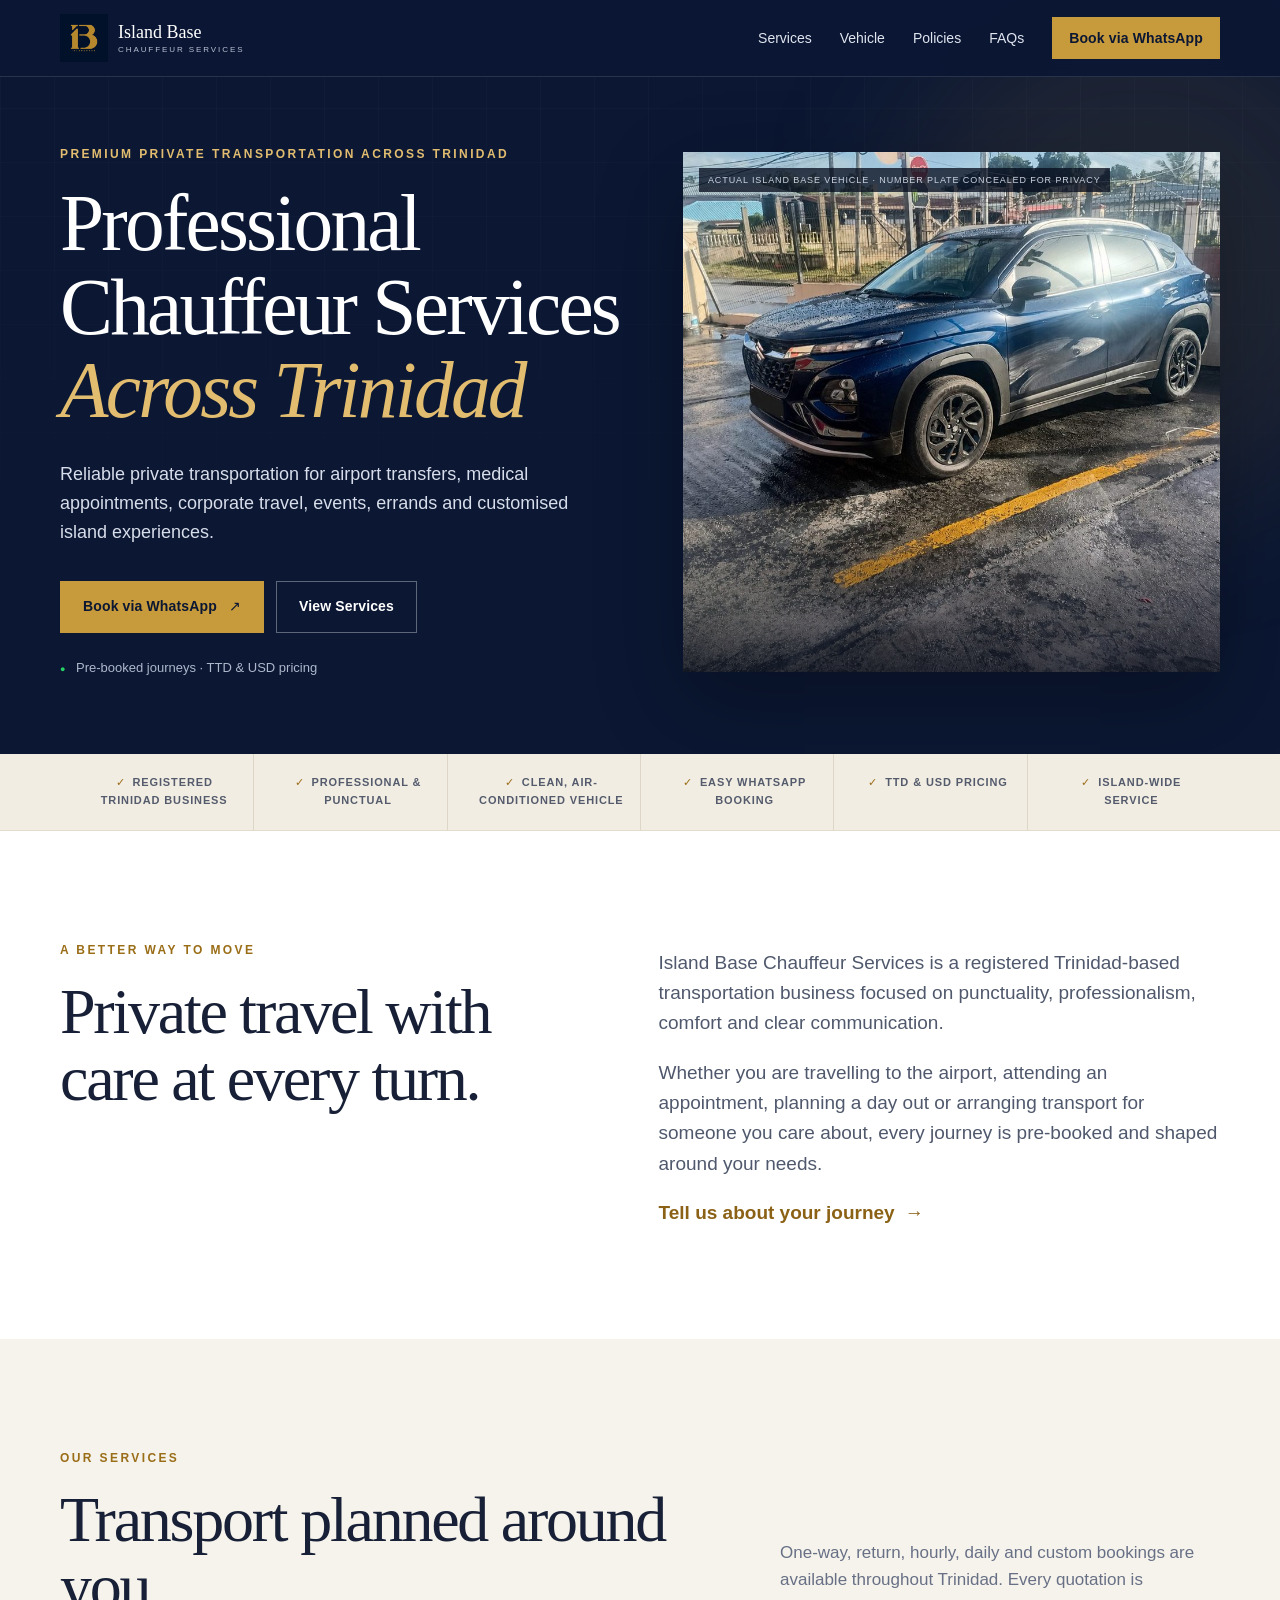
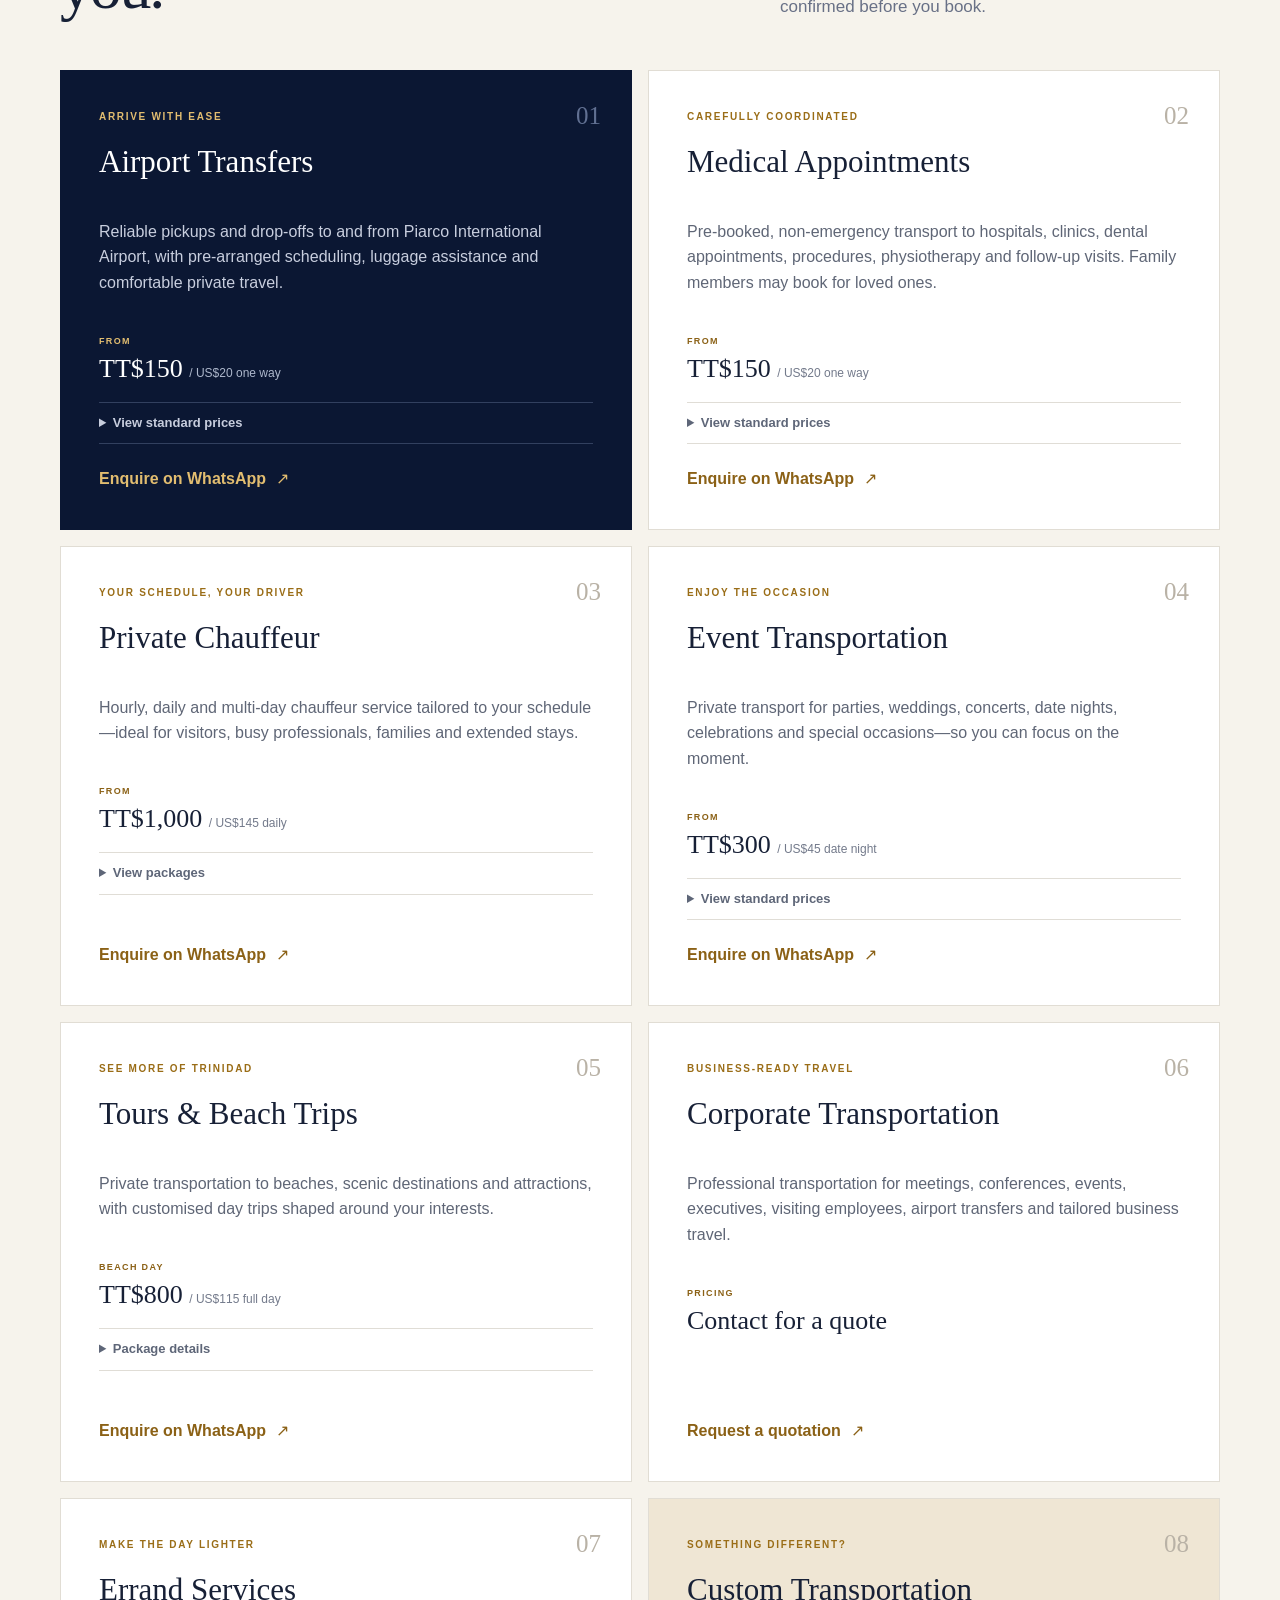
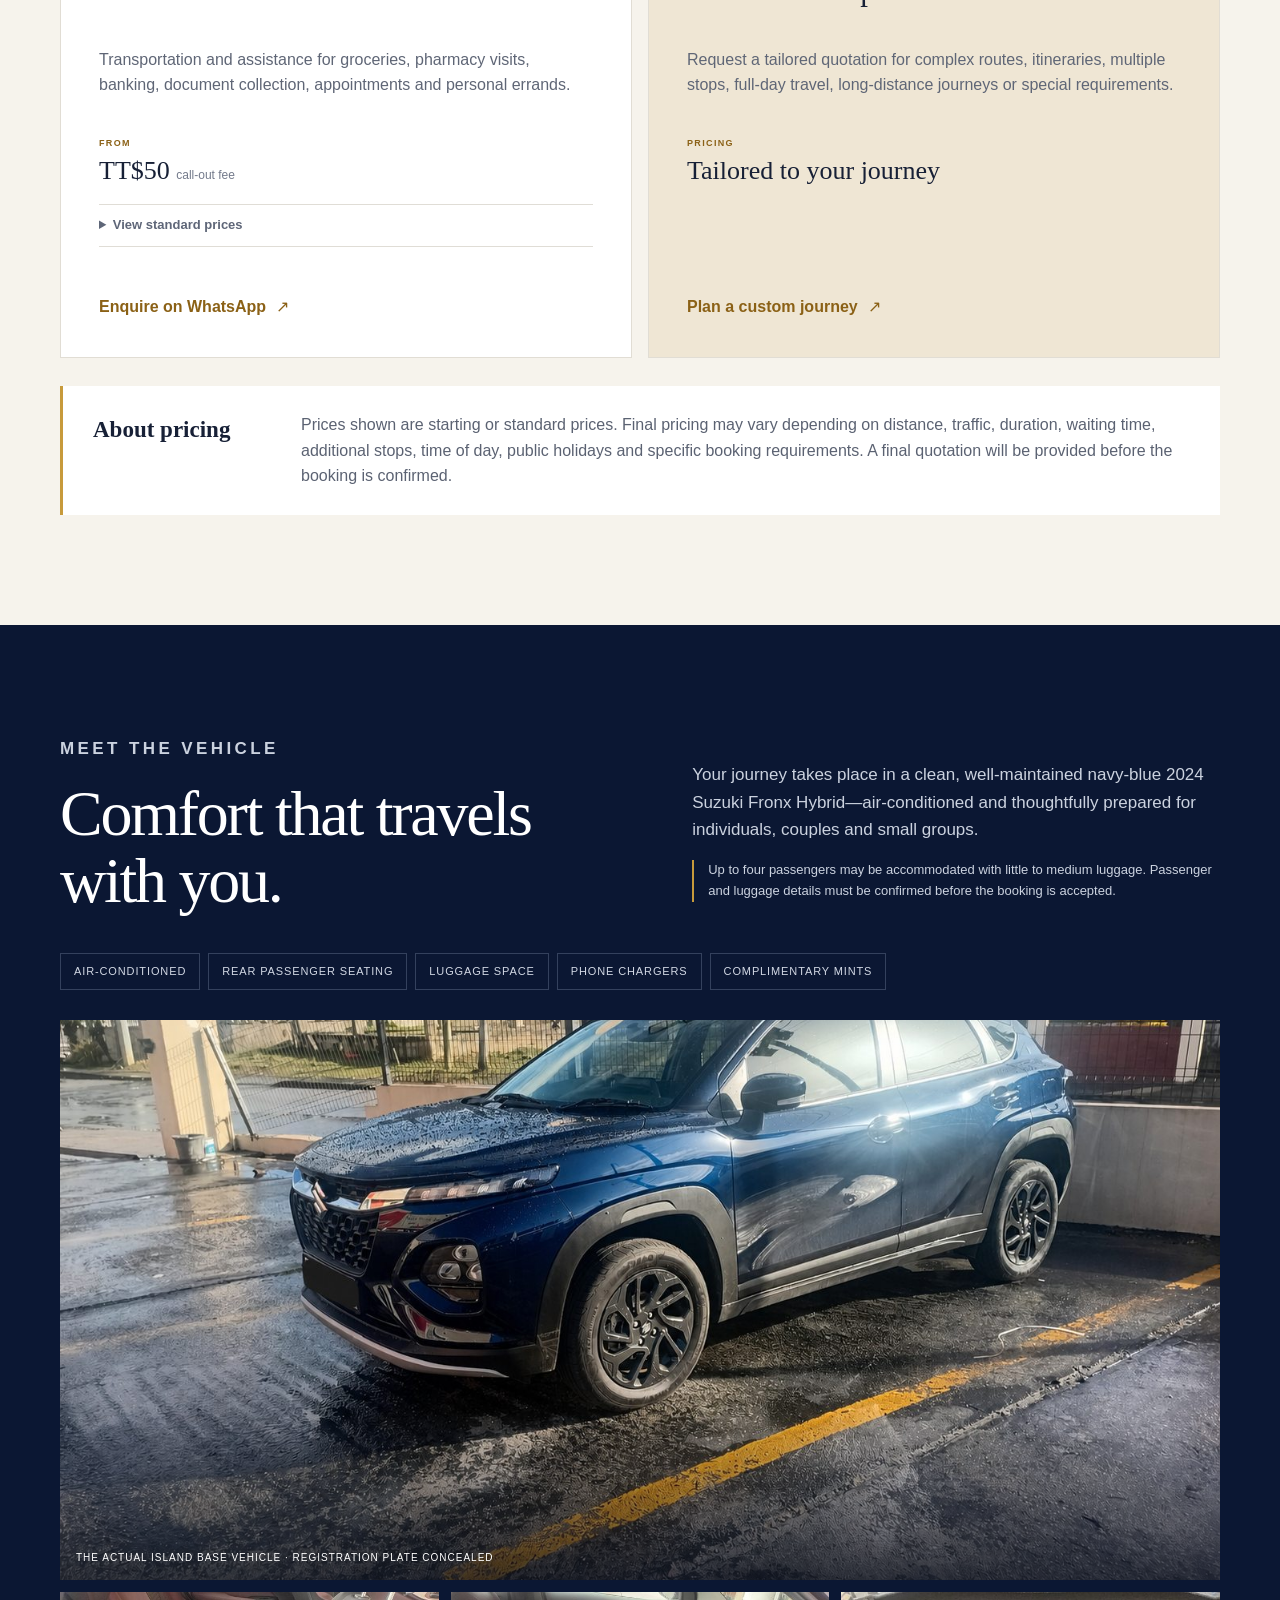
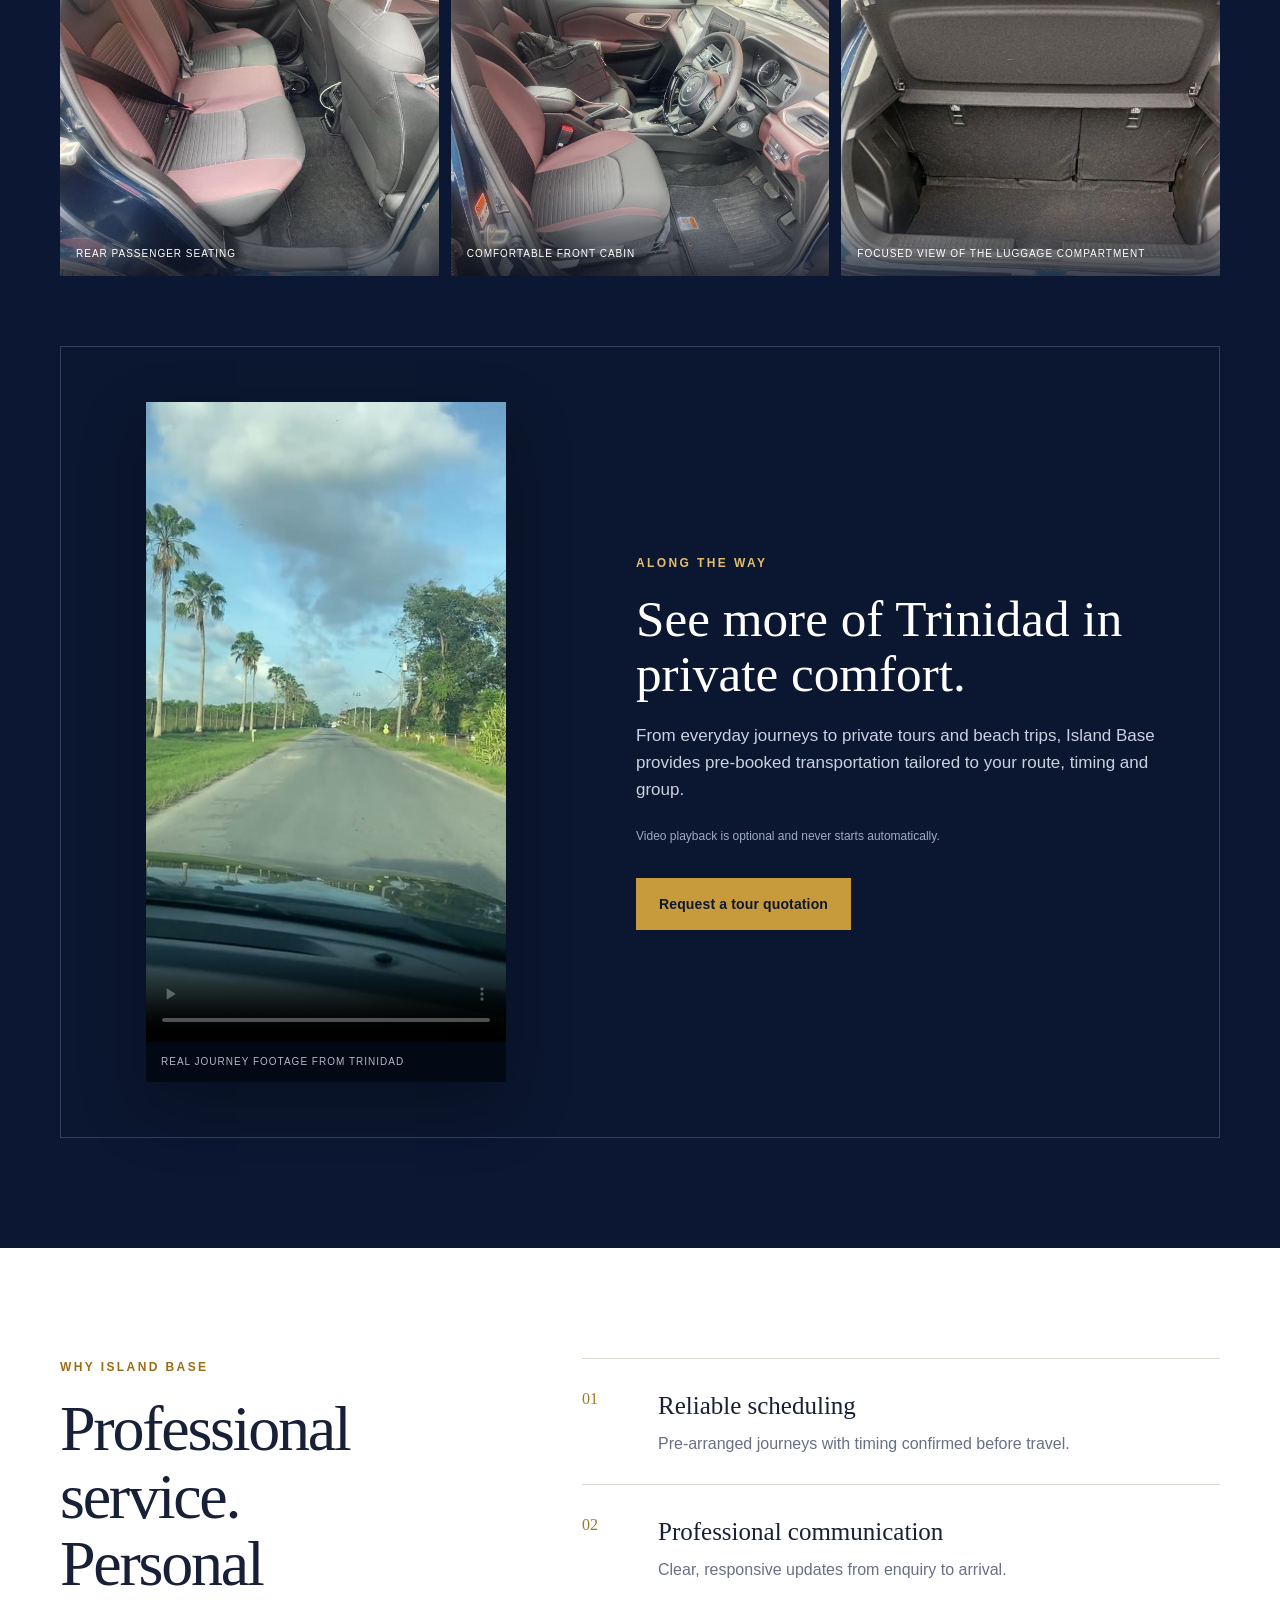
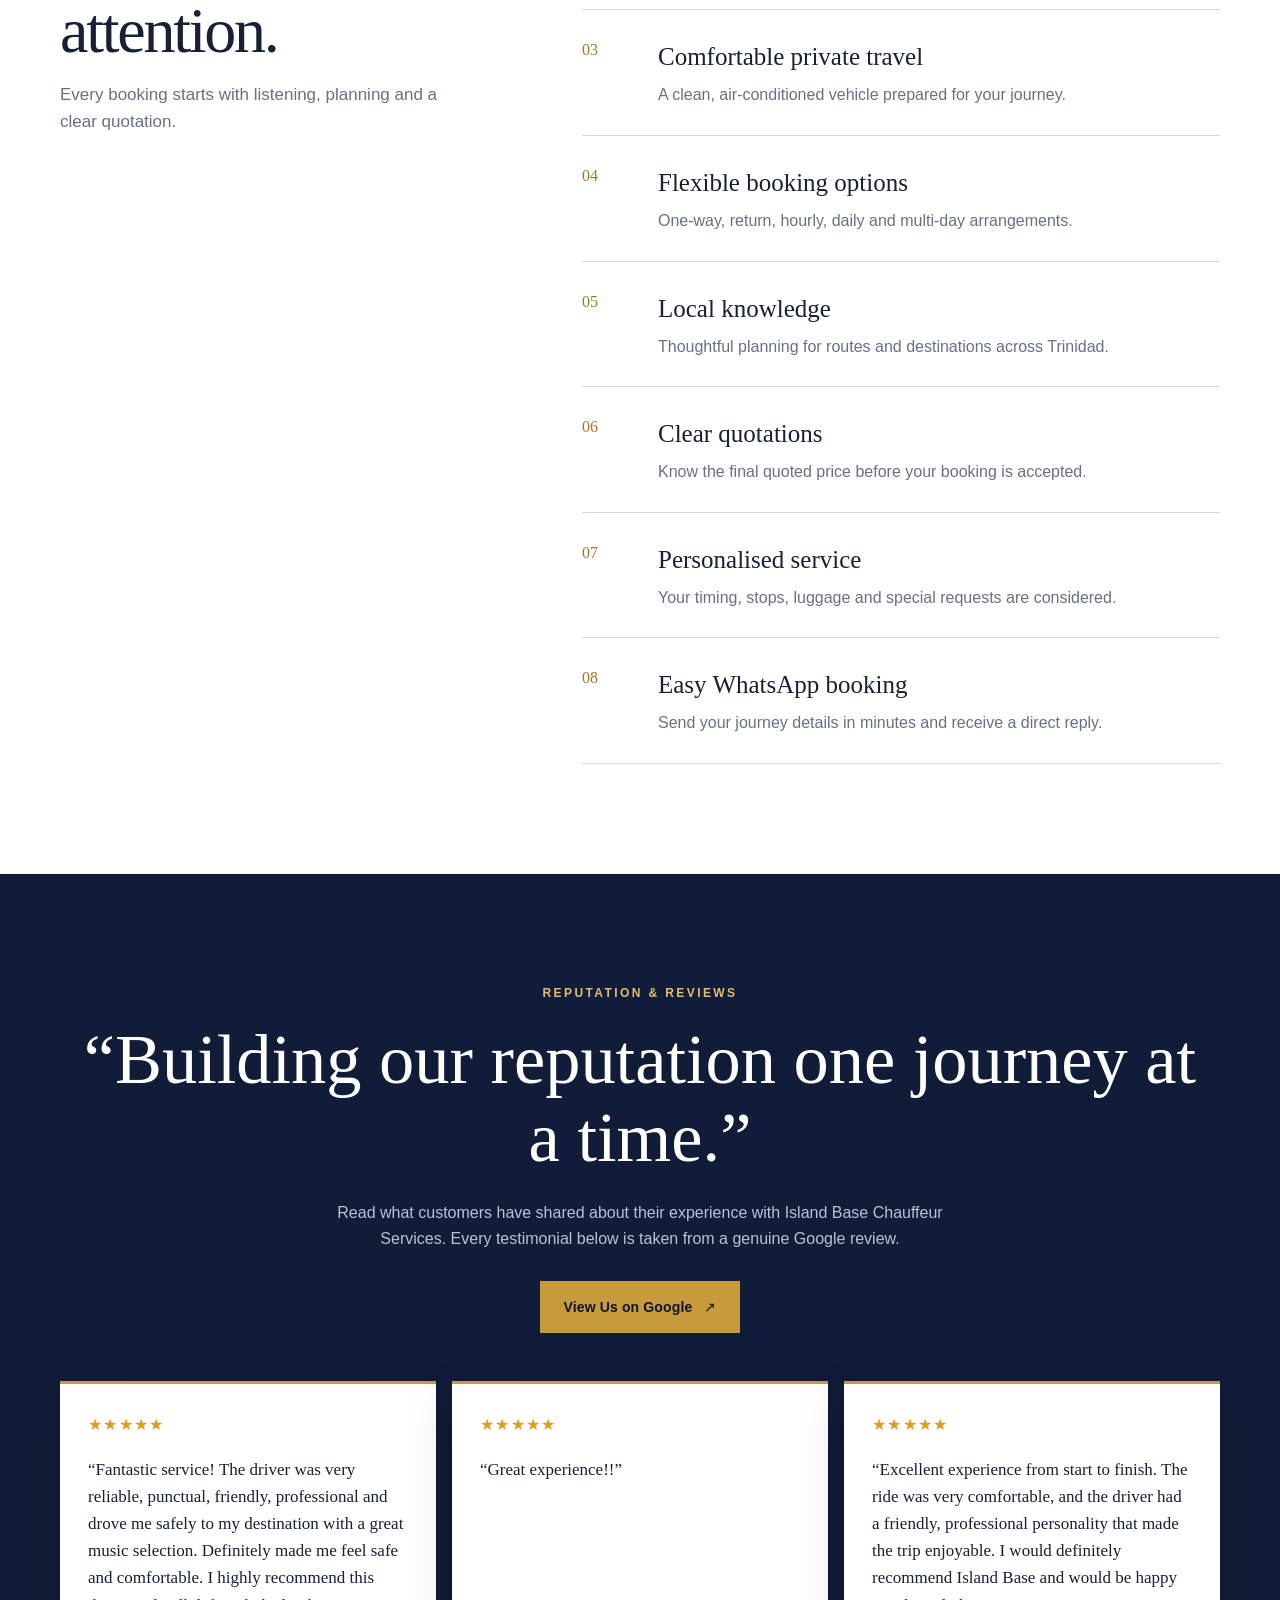
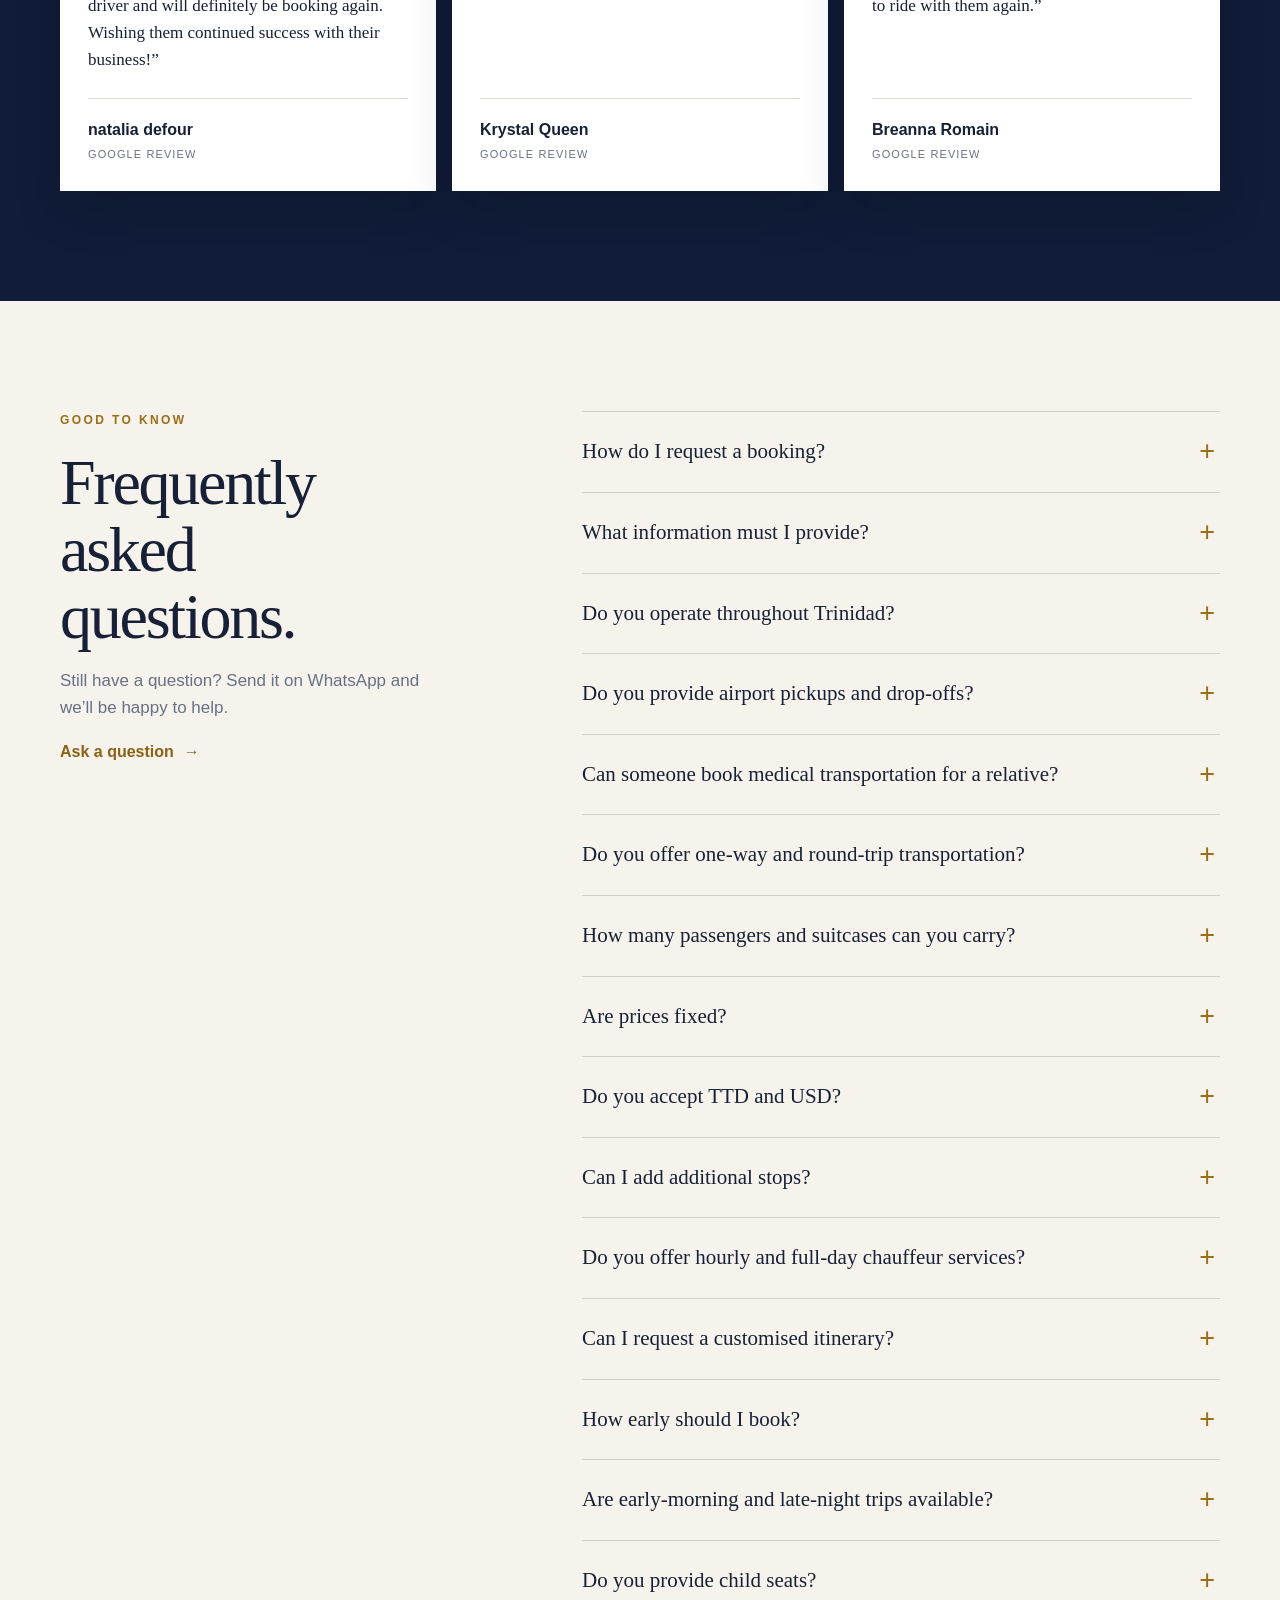
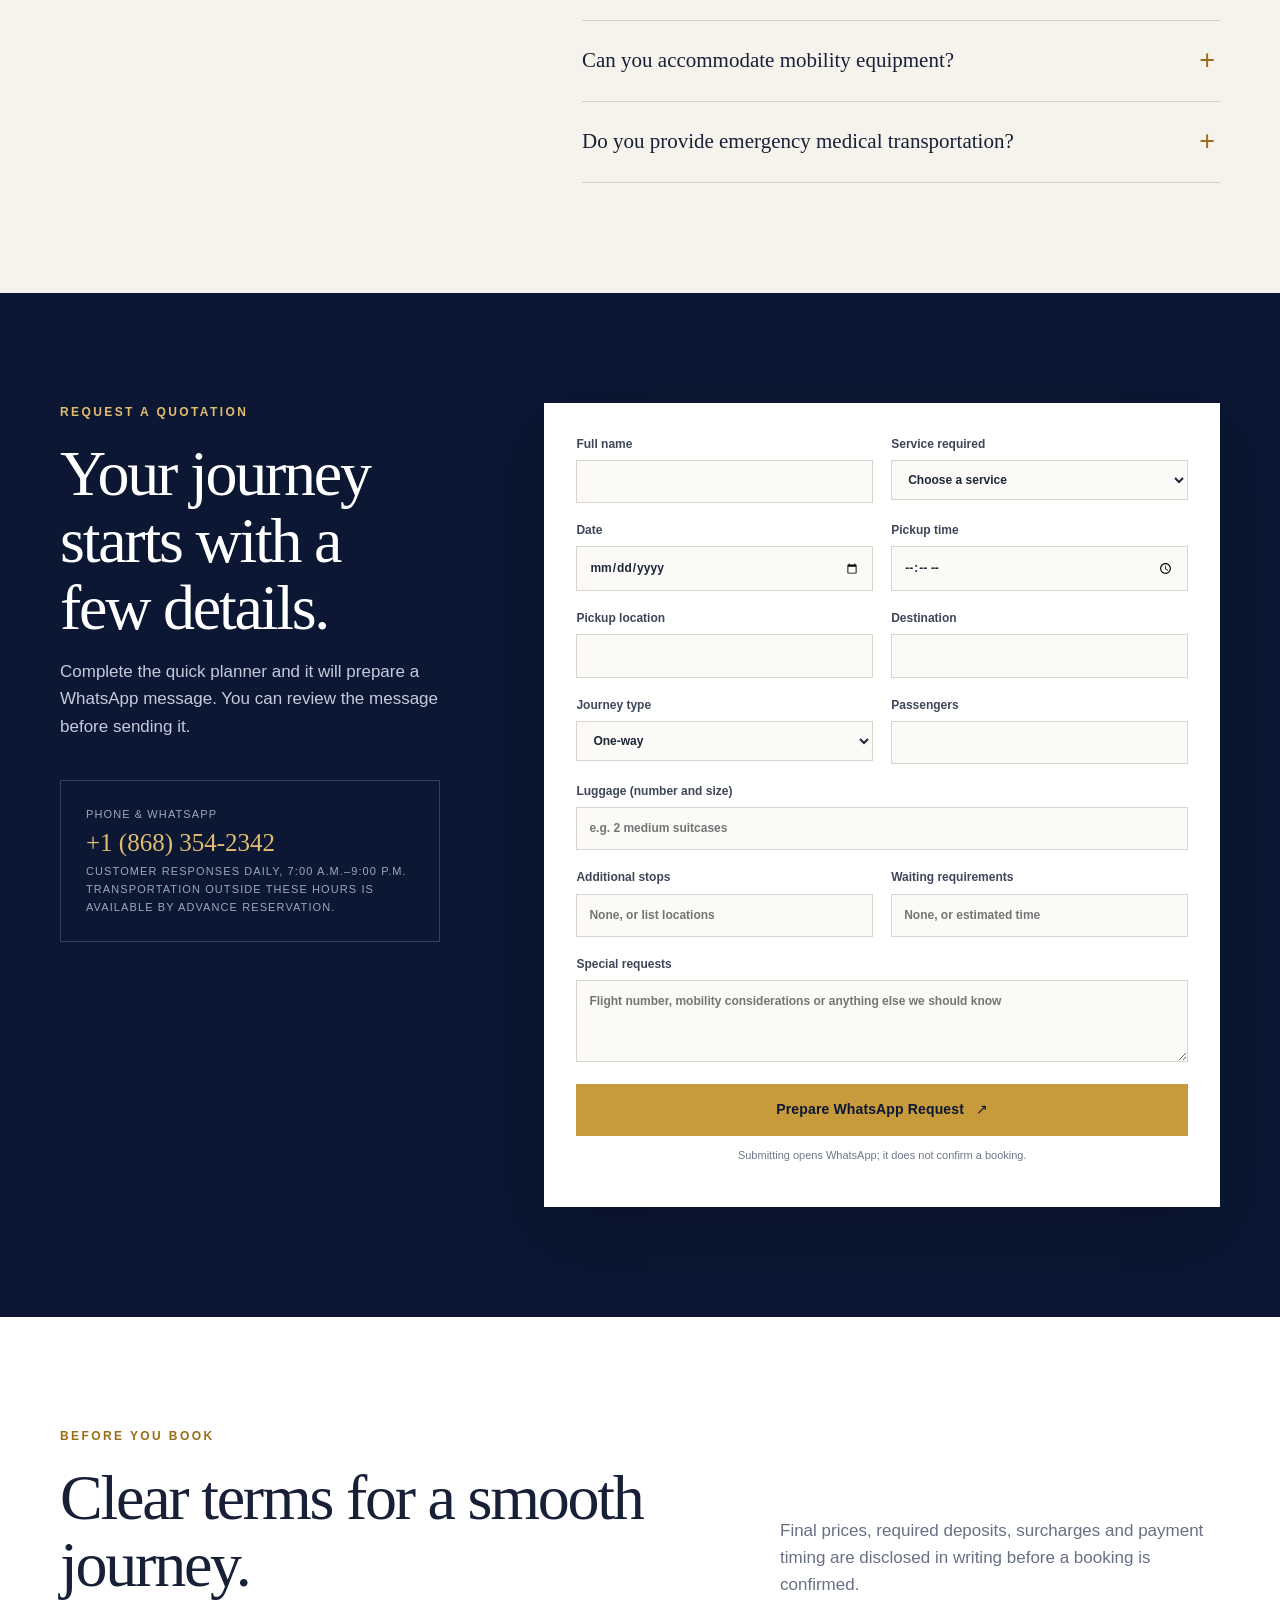
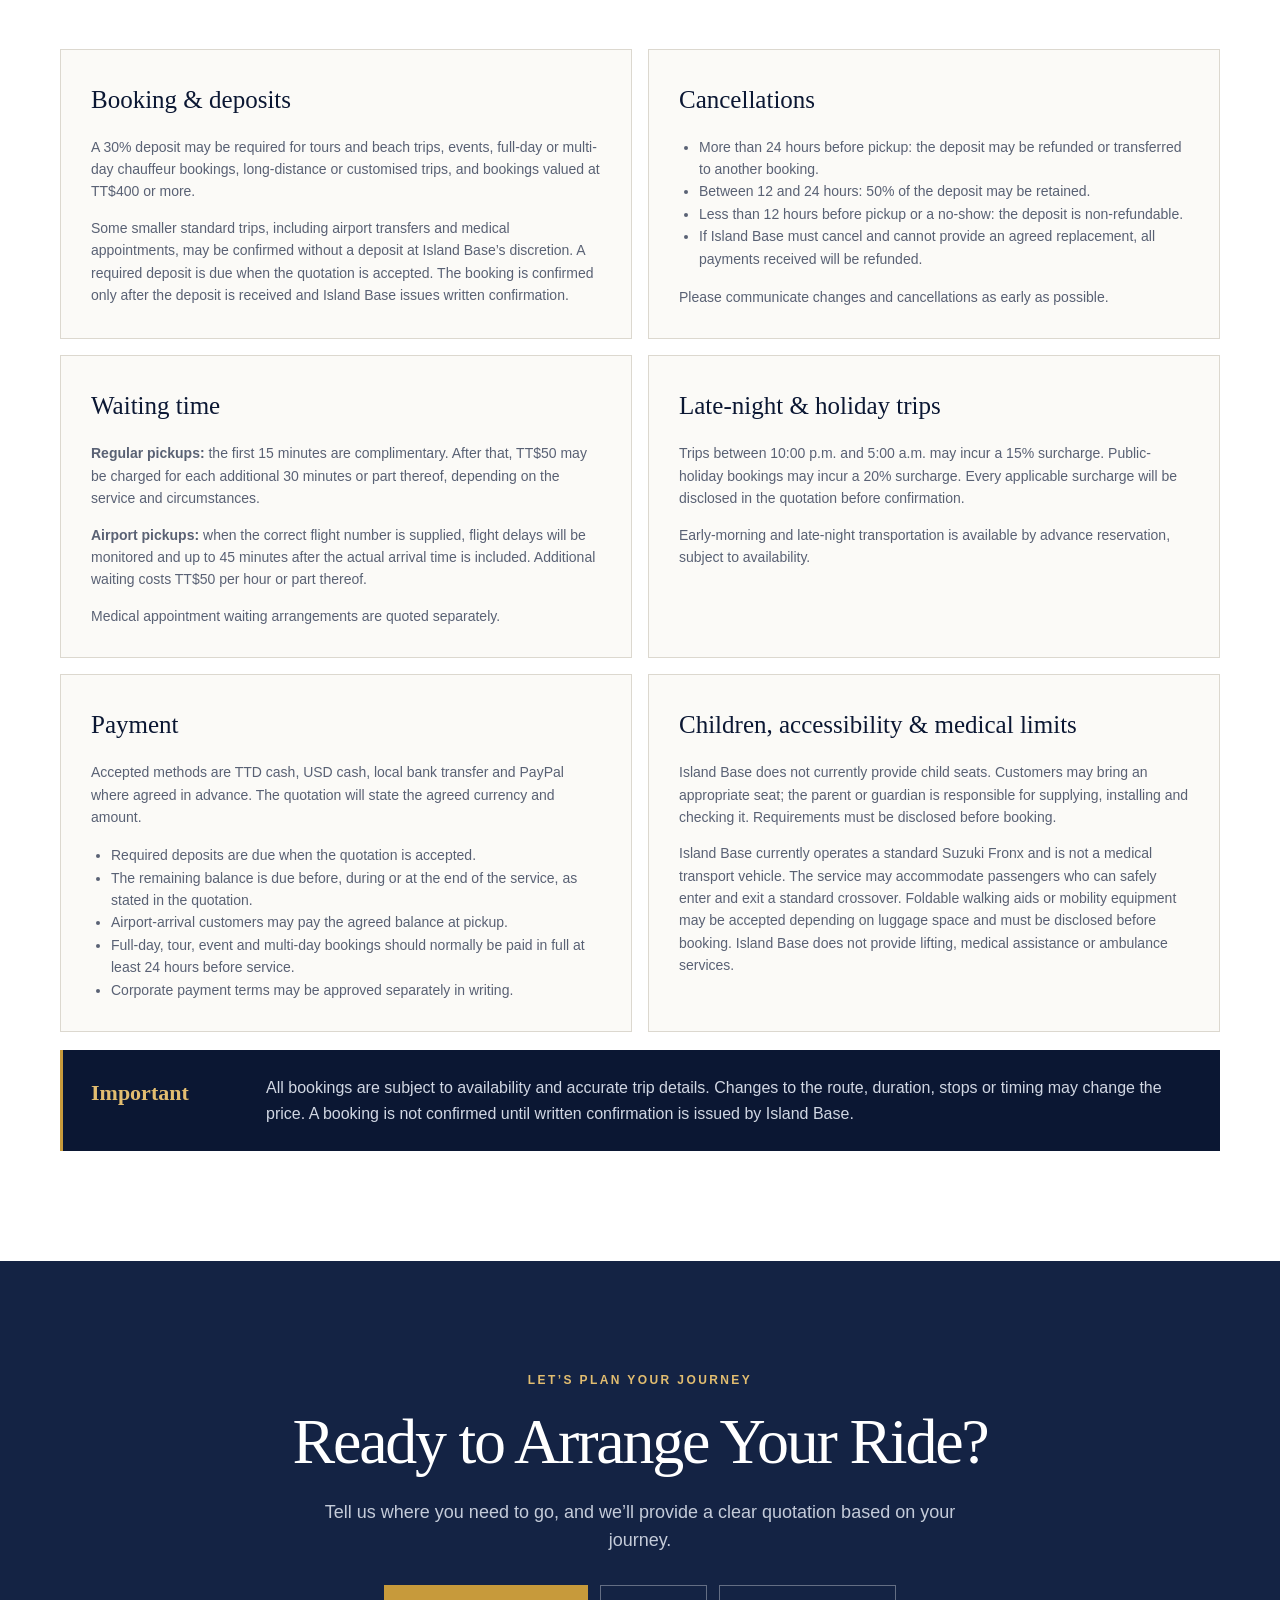
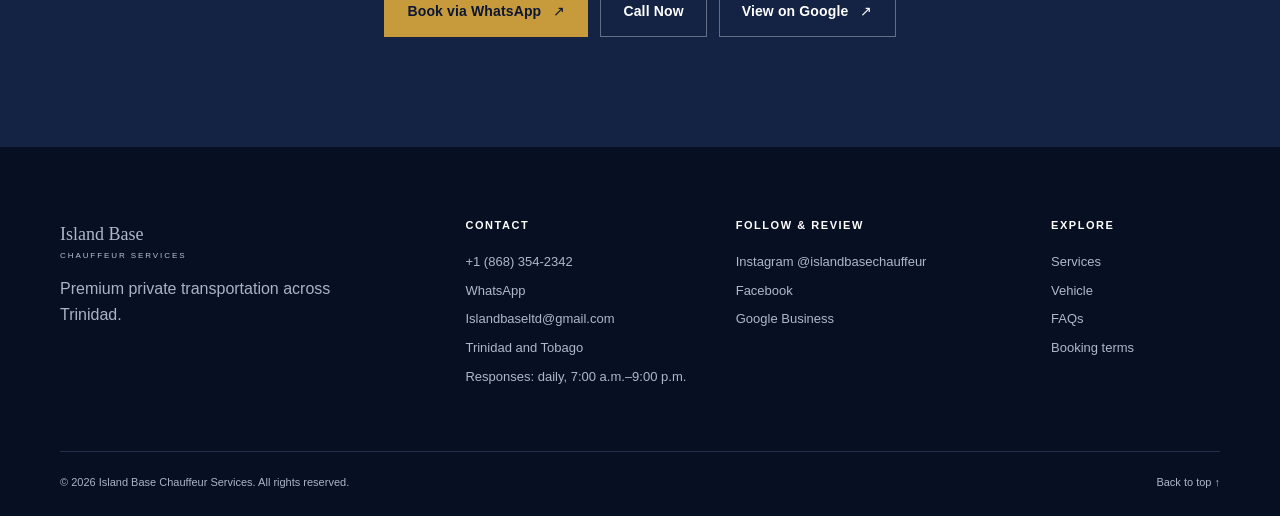
==== index.html @ 94b09aed "Add files via upload" ====
﻿<!doctype html>
<html lang="en">
<head>
  <meta charset="utf-8">
  <meta name="viewport" content="width=device-width, initial-scale=1">
  <meta name="theme-color" content="#0B1733">
  <meta name="color-scheme" content="light">
  <meta name="robots" content="index,follow,max-image-preview:large">
  <meta name="description" content="Professional chauffeur services in Trinidad for airport transfers, medical appointments, corporate travel, events, errands, private tours and beach trips.">
  <title>Island Base Chauffeur Services | Private Chauffeur in Trinidad</title>
  <!-- Replace this one publication URL when the live host or custom domain changes. -->
  <link rel="canonical" href="https://islandbaseltd.github.io/island-base-website/">
  <meta property="og:locale" content="en_TT">
  <meta property="og:type" content="website">
  <meta property="og:site_name" content="Island Base Chauffeur Services">
  <meta property="og:title" content="Island Base Chauffeur Services | Private Chauffeur in Trinidad">
  <meta property="og:description" content="Premium private transportation across Trinidad for airport transfers, appointments, corporate travel, events, errands, tours and beach trips.">
  <meta property="og:url" content="https://islandbaseltd.github.io/island-base-website/">
  <meta property="og:image" content="https://islandbaseltd.github.io/island-base-website/assets/social-preview.jpg">
  <meta property="og:image:width" content="1200">
  <meta property="og:image:height" content="630">
  <meta property="og:image:alt" content="Island Base Chauffeur Services and its navy-blue Suzuki Fronx in Trinidad">
  <meta name="twitter:card" content="summary_large_image">
  <meta name="twitter:title" content="Island Base Chauffeur Services | Private Chauffeur in Trinidad">
  <meta name="twitter:description" content="Premium private transportation across Trinidad.">
  <meta name="twitter:image" content="https://islandbaseltd.github.io/island-base-website/assets/social-preview.jpg">
  <link rel="icon" href="assets/favicon-32.png" sizes="32x32" type="image/png">
  <link rel="apple-touch-icon" href="assets/apple-touch-icon.png" sizes="180x180">
  <link rel="manifest" href="site.webmanifest">
  <link rel="stylesheet" href="styles.css">
  <script type="application/ld+json">
  {
    "@context": "https://schema.org",
    "@type": "LocalBusiness",
    "name": "Island Base Chauffeur Services",
    "url": "https://islandbaseltd.github.io/island-base-website/",
    "logo": "https://islandbaseltd.github.io/island-base-website/assets/island-base-logo.png",
    "image": "https://islandbaseltd.github.io/island-base-website/assets/social-preview.jpg",
    "telephone": "+1-868-354-2342",
    "email": "Islandbaseltd@gmail.com",
    "description": "Pre-booked private chauffeur and transportation services throughout Trinidad.",
    "areaServed": {"@type": "Place", "name": "Trinidad"},
    "address": {"@type": "PostalAddress", "addressCountry": "TT"},
    "sameAs": [
      "https://www.instagram.com/islandbasechauffeur",
      "https://www.facebook.com/islandbasechauffeur",
      "https://maps.app.goo.gl/twVcr6Mb7LmG5ioC8"
    ]
  }
  </script>
  <script defer src="site-config.js"></script>
  <script defer src="script.js"></script>
</head>
<body>
  <a class="skip-link" href="#main">Skip to content</a>

  <header class="site-header" id="top">
    <div class="shell nav-wrap">
      <a class="brand" href="#top" aria-label="Island Base Chauffeur Services home">
        <img class="brand-logo" src="assets/island-base-logo.png" alt="" width="48" height="48">
        <span class="brand-name">Island Base <small>Chauffeur Services</small></span>
      </a>
      <button class="menu-toggle" type="button" aria-expanded="false" aria-controls="primary-nav">
        <span class="sr-only">Open menu</span><span></span><span></span><span></span>
      </button>
      <nav class="primary-nav" id="primary-nav" aria-label="Primary navigation">
        <a href="#services">Services</a>
        <a href="#vehicle">Vehicle</a>
        <a href="#policies">Policies</a>
        <a href="#faq">FAQs</a>
        <a class="button button-small button-gold js-whatsapp" href="#booking" data-service="a private ride">Book via WhatsApp</a>
      </nav>
    </div>
  </header>

  <main id="main">
    <section class="hero" aria-labelledby="hero-title">
      <div class="hero-glow" aria-hidden="true"></div>
      <div class="shell hero-grid">
        <div class="hero-copy">
          <p class="eyebrow">Premium private transportation across Trinidad</p>
          <h1 id="hero-title">Professional Chauffeur Services <em>Across Trinidad</em></h1>
          <p class="hero-lede">Reliable private transportation for airport transfers, medical appointments, corporate travel, events, errands and customised island experiences.</p>
          <div class="button-row">
            <a class="button button-gold js-whatsapp" href="#booking" data-service="a private ride">Book via WhatsApp <span aria-hidden="true">↗</span></a>
            <a class="button button-outline" href="#services">View Services</a>
          </div>
          <p class="hero-note"><span aria-hidden="true">●</span> Pre-booked journeys · TTD &amp; USD pricing</p>
        </div>
        <figure class="hero-photo real-photo">
          <img src="assets/vehicle/hero-vehicle.jpg" alt="Navy-blue Island Base Suzuki Fronx prepared for a private journey in Trinidad" width="1200" height="900" fetchpriority="high">
          <figcaption>Actual Island Base vehicle · number plate concealed for privacy</figcaption>
        </figure>
      </div>
    </section>

    <section class="trust-strip" aria-label="Why customers can book with confidence">
      <div class="shell trust-list">
        <span>Registered Trinidad business</span>
        <span>Professional &amp; punctual</span>
        <span>Clean, air-conditioned vehicle</span>
        <span>Easy WhatsApp booking</span>
        <span>TTD &amp; USD pricing</span>
        <span>Island-wide service</span>
      </div>
    </section>

    <section class="section intro" id="about">
      <div class="shell split-intro">
        <div>
          <p class="eyebrow eyebrow-dark">A better way to move</p>
          <h2>Private travel with care at every turn.</h2>
        </div>
        <div class="prose">
          <p>Island Base Chauffeur Services is a registered Trinidad-based transportation business focused on punctuality, professionalism, comfort and clear communication.</p>
          <p>Whether you are travelling to the airport, attending an appointment, planning a day out or arranging transport for someone you care about, every journey is pre-booked and shaped around your needs.</p>
          <a class="text-link js-whatsapp" href="#booking" data-service="a personalised journey">Tell us about your journey <span aria-hidden="true">→</span></a>
        </div>
      </div>
    </section>

    <section class="section services" id="services" aria-labelledby="services-title">
      <div class="shell">
        <div class="section-heading">
          <div><p class="eyebrow eyebrow-dark">Our services</p><h2 id="services-title">Transport planned around you.</h2></div>
          <p>One-way, return, hourly, daily and custom bookings are available throughout Trinidad. Every quotation is confirmed before you book.</p>
        </div>

        <div class="service-grid">
          <article class="service-card featured-card">
            <div class="service-number">01</div><p class="service-kicker">Arrive with ease</p><h3>Airport Transfers</h3>
            <p>Reliable pickups and drop-offs to and from Piarco International Airport, with pre-arranged scheduling, luggage assistance and comfortable private travel.</p>
            <p class="price"><span>From</span> TT$150 <small>/ US$20 one way</small></p>
            <details><summary>View standard prices</summary><ul><li>One way — TT$150 / US$20</li><li>Far distance — TT$200 / US$30</li><li>Round trip — TT$300 / US$45</li><li>Far-distance round trip — TT$400 / US$60</li></ul></details>
            <a class="card-link js-whatsapp" href="#booking" data-service="an airport transfer">Enquire on WhatsApp <span>↗</span></a>
          </article>

          <article class="service-card">
            <div class="service-number">02</div><p class="service-kicker">Carefully coordinated</p><h3>Medical Appointments</h3>
            <p>Pre-booked, non-emergency transport to hospitals, clinics, dental appointments, procedures, physiotherapy and follow-up visits. Family members may book for loved ones.</p>
            <p class="price"><span>From</span> TT$150 <small>/ US$20 one way</small></p>
            <details><summary>View standard prices</summary><ul><li>One way — TT$150 / US$20</li><li>Round trip — TT$300 / US$45</li><li>Long-distance add-on — TT$100 / US$15</li></ul><p class="detail-note">Not an ambulance or medical-care service.</p></details>
            <a class="card-link js-whatsapp" href="#booking" data-service="medical appointment transportation">Enquire on WhatsApp <span>↗</span></a>
          </article>

          <article class="service-card">
            <div class="service-number">03</div><p class="service-kicker">Your schedule, your driver</p><h3>Private Chauffeur</h3>
            <p>Hourly, daily and multi-day chauffeur service tailored to your schedule—ideal for visitors, busy professionals, families and extended stays.</p>
            <p class="price"><span>From</span> TT$1,000 <small>/ US$145 daily</small></p>
            <details><summary>View packages</summary><ul><li>Daily, 8 hours — TT$1,000 / US$145</li><li>Weekday, 5 days / 40 hours — TT$4,000 / US$570</li><li>Weekend, 8 hours each day — TT$1,600 / US$230</li><li>Seven days, 8 hours daily — TT$6,000 / US$860</li><li>Custom packages for 3+ days</li></ul></details>
            <a class="card-link js-whatsapp" href="#booking" data-service="private chauffeur service">Enquire on WhatsApp <span>↗</span></a>
          </article>

          <article class="service-card">
            <div class="service-number">04</div><p class="service-kicker">Enjoy the occasion</p><h3>Event Transportation</h3>
            <p>Private transport for parties, weddings, concerts, date nights, celebrations and special occasions—so you can focus on the moment.</p>
            <p class="price"><span>From</span> TT$300 <small>/ US$45 date night</small></p>
            <details><summary>View standard prices</summary><ul><li>Party standard — TT$400 / US$60</li><li>Party far distance — TT$800 / US$115</li><li>Chaguaramas traffic add-on may be TT$200</li><li>Date night, return + one stop — TT$300 / US$45</li><li>Date night far distance — TT$400 / US$60</li><li>Extra stops — TT$100 / US$15 each</li></ul><p class="detail-note">An additional stop is another destination during your outing—for example, travelling from a cinema to a restaurant.</p></details>
            <a class="card-link js-whatsapp" href="#booking" data-service="event transportation">Enquire on WhatsApp <span>↗</span></a>
          </article>

          <article class="service-card">
            <div class="service-number">05</div><p class="service-kicker">See more of Trinidad</p><h3>Tours &amp; Beach Trips</h3>
            <p>Private transportation to beaches, scenic destinations and attractions, with customised day trips shaped around your interests.</p>
            <p class="price"><span>Beach Day</span> TT$800 <small>/ US$115 full day</small></p>
            <details><summary>Package details</summary><ul><li>Depart the beach by 6:00 p.m.</li><li>Longer days or later departures may cost more</li><li>Optional drinks package available on request</li></ul></details>
            <a class="card-link js-whatsapp" href="#booking" data-service="a private tour or beach trip">Enquire on WhatsApp <span>↗</span></a>
          </article>

          <article class="service-card">
            <div class="service-number">06</div><p class="service-kicker">Business-ready travel</p><h3>Corporate Transportation</h3>
            <p>Professional transportation for meetings, conferences, events, executives, visiting employees, airport transfers and tailored business travel.</p>
            <p class="price"><span>Pricing</span> Contact for a quote</p>
            <a class="card-link js-whatsapp" href="#booking" data-service="corporate transportation">Request a quotation <span>↗</span></a>
          </article>

          <article class="service-card">
            <div class="service-number">07</div><p class="service-kicker">Make the day lighter</p><h3>Errand Services</h3>
            <p>Transportation and assistance for groceries, pharmacy visits, banking, document collection, appointments and personal errands.</p>
            <p class="price"><span>From</span> TT$50 <small>call-out fee</small></p>
            <details><summary>View standard prices</summary><ul><li>Call-out fee — TT$50</li><li>Hourly rate — TT$100 per hour</li><li>Short-notice or far-distance call-out — TT$100</li></ul></details>
            <a class="card-link js-whatsapp" href="#booking" data-service="errand service">Enquire on WhatsApp <span>↗</span></a>
          </article>

          <article class="service-card custom-card">
            <div class="service-number">08</div><p class="service-kicker">Something different?</p><h3>Custom Transportation</h3>
            <p>Request a tailored quotation for complex routes, itineraries, multiple stops, full-day travel, long-distance journeys or special requirements.</p>
            <p class="price"><span>Pricing</span> Tailored to your journey</p>
            <a class="card-link js-whatsapp" href="#booking" data-service="custom transportation">Plan a custom journey <span>↗</span></a>
          </article>
        </div>

        <aside class="pricing-note"><strong>About pricing</strong><p>Prices shown are starting or standard prices. Final pricing may vary depending on distance, traffic, duration, waiting time, additional stops, time of day, public holidays and specific booking requirements. A final quotation will be provided before the booking is confirmed.</p></aside>
      </div>
    </section>

    <section class="section vehicle" id="vehicle" aria-labelledby="vehicle-title">
      <div class="shell">
        <div class="vehicle-copy">
          <div><p class="eyebrow">Meet the vehicle</p><h2 id="vehicle-title">Comfort that travels with you.</h2></div>
          <div><p>Your journey takes place in a clean, well-maintained navy-blue 2024 Suzuki Fronx Hybrid—air-conditioned and thoughtfully prepared for individuals, couples and small groups.</p><p class="capacity-note">Up to four passengers may be accommodated with little to medium luggage. Passenger and luggage details must be confirmed before the booking is accepted.</p></div>
        </div>
        <div class="vehicle-features" aria-label="Vehicle features"><span>Air-conditioned</span><span>Rear passenger seating</span><span>Luggage space</span><span>Phone chargers</span><span>Complimentary mints</span></div>
        <div class="gallery">
          <figure class="gallery-main real-photo"><img src="assets/vehicle/exterior-side-plate-hidden.jpg" alt="Full exterior view of the navy-blue Island Base Suzuki Fronx in Trinidad with its registration plate concealed" width="1448" height="1086" loading="lazy"><figcaption>The actual Island Base vehicle · registration plate concealed</figcaption></figure>
          <figure class="gallery-detail real-photo"><img src="assets/vehicle/rear-seats.jpg" alt="Comfortable rear passenger seating in the Island Base Suzuki Fronx" width="720" height="540" loading="lazy"><figcaption>Rear passenger seating</figcaption></figure>
          <figure class="gallery-detail real-photo"><img src="assets/vehicle/front-cabin.jpg" alt="Front cabin and dashboard of the Island Base Suzuki Fronx" width="720" height="540" loading="lazy"><figcaption>Comfortable front cabin</figcaption></figure>
          <figure class="gallery-detail gallery-luggage real-photo"><img src="assets/vehicle/luggage-area.jpg" alt="Open luggage compartment of the Island Base Suzuki Fronx" width="540" height="720" loading="lazy"><figcaption>Focused view of the luggage compartment</figcaption></figure>
        </div>
        <div class="journey-media">
          <figure class="journey-video-frame">
            <video controls playsinline preload="metadata" poster="assets/video/trinidad-journey-poster.jpg" width="540" height="960" aria-label="A short silent video showing scenic road journeys through Trinidad">
              <source src="assets/video/trinidad-journey.mp4" type="video/mp4">
              Your browser does not support embedded video.
            </video>
            <figcaption>Real journey footage from Trinidad</figcaption>
          </figure>
          <div class="journey-copy">
            <p class="eyebrow">Along the way</p>
            <h3>See more of Trinidad in private comfort.</h3>
            <p>From everyday journeys to private tours and beach trips, Island Base provides pre-booked transportation tailored to your route, timing and group.</p>
            <p class="journey-note">Video playback is optional and never starts automatically.</p>
            <a class="button button-gold js-whatsapp" href="#booking" data-service="a private tour or beach trip">Request a tour quotation</a>
          </div>
        </div>
      </div>
    </section>

    <section class="section why" id="why">
      <div class="shell why-grid">
        <div class="sticky-title"><p class="eyebrow eyebrow-dark">Why Island Base</p><h2>Professional service.<br>Personal attention.</h2><p>Every booking starts with listening, planning and a clear quotation.</p></div>
        <ol class="benefit-list">
          <li><span>01</span><div><h3>Reliable scheduling</h3><p>Pre-arranged journeys with timing confirmed before travel.</p></div></li>
          <li><span>02</span><div><h3>Professional communication</h3><p>Clear, responsive updates from enquiry to arrival.</p></div></li>
          <li><span>03</span><div><h3>Comfortable private travel</h3><p>A clean, air-conditioned vehicle prepared for your journey.</p></div></li>
          <li><span>04</span><div><h3>Flexible booking options</h3><p>One-way, return, hourly, daily and multi-day arrangements.</p></div></li>
          <li><span>05</span><div><h3>Local knowledge</h3><p>Thoughtful planning for routes and destinations across Trinidad.</p></div></li>
          <li><span>06</span><div><h3>Clear quotations</h3><p>Know the final quoted price before your booking is accepted.</p></div></li>
          <li><span>07</span><div><h3>Personalised service</h3><p>Your timing, stops, luggage and special requests are considered.</p></div></li>
          <li><span>08</span><div><h3>Easy WhatsApp booking</h3><p>Send your journey details in minutes and receive a direct reply.</p></div></li>
        </ol>
      </div>
    </section>

    <section class="section reviews" id="reviews">
      <div class="shell review-panel">
        <p class="eyebrow">Reputation &amp; reviews</p>
        <blockquote>“Building our reputation one journey at a time.”</blockquote>
        <p>Read what customers have shared about their experience with Island Base Chauffeur Services. Every testimonial below is taken from a genuine Google review.</p>
        <div class="button-row centered">
          <a class="button button-gold" data-social="google" href="https://maps.app.goo.gl/twVcr6Mb7LmG5ioC8" target="_blank" rel="noopener">View Us on Google <span>↗</span></a>
        </div>
        <div class="testimonial-grid" id="testimonial-grid" aria-label="Customer testimonials"></div>
        <template id="review-card-template"><article class="testimonial-card"><div class="review-stars"></div><blockquote></blockquote><footer><strong></strong><span></span></footer></article></template>
        <noscript><p class="noscript-note">JavaScript is needed to display the review cards. You can still read the genuine reviews on the linked Google Business Profile.</p></noscript>
      </div>
    </section>

    <section class="section faq" id="faq" aria-labelledby="faq-title">
      <div class="shell faq-grid">
        <div class="sticky-title"><p class="eyebrow eyebrow-dark">Good to know</p><h2 id="faq-title">Frequently asked questions.</h2><p>Still have a question? Send it on WhatsApp and we’ll be happy to help.</p><a class="text-link js-whatsapp" href="#booking" data-service="help with a booking question">Ask a question <span>→</span></a></div>
        <div class="accordion">
          <details><summary>How do I request a booking?</summary><p>Tap any “Book via WhatsApp” button and send your trip details. Island Base will review your request, confirm availability and provide a quotation. Your booking is confirmed only after you receive written confirmation.</p></details>
          <details><summary>What information must I provide?</summary><p>Please send your full name, required service, date, pickup time and location, destination, one-way or return preference, passenger count, luggage details, additional stops, waiting requirements and any special requests.</p></details>
          <details><summary>Do you operate throughout Trinidad?</summary><p>Yes. Private transportation is available throughout Trinidad. Final pricing depends on the route, distance, duration, traffic conditions and specific booking requirements.</p></details>
          <details><summary>Do you provide airport pickups and drop-offs?</summary><p>Yes. Pre-booked transfers to and from Piarco International Airport are available, including one-way and return journeys. Please share your flight and luggage details when enquiring.</p></details>
          <details><summary>Can someone book medical transportation for a relative?</summary><p>Yes. A family member may arrange a pre-booked, non-emergency journey for a loved one. Please provide accurate passenger, mobility, appointment and pickup details so suitability can be confirmed.</p></details>
          <details><summary>Do you offer one-way and round-trip transportation?</summary><p>Yes. One-way, return, hourly, daily and multi-day bookings are available, depending on the service and schedule.</p></details>
          <details><summary>How many passengers and suitcases can you carry?</summary><p>The Suzuki Fronx can normally accommodate up to four passengers with approximately two large suitcases and three smaller carry-on bags. For airport transfers, the recommended maximum is four passengers with medium luggage. Capacity depends on suitcase size and passenger count, so all passenger and luggage details must be confirmed before booking.</p></details>
          <details><summary>Are prices fixed?</summary><p>Prices shown are starting or standard prices. Your final quotation can vary with distance, traffic, duration, waiting time, stops, time of day, public holidays and specific booking requirements. The final price is provided before confirmation.</p></details>
          <details><summary>Do you accept TTD and USD?</summary><p>Yes. TTD cash, USD cash, local bank transfer and PayPal where agreed in advance are currently accepted. The quotation will clearly state the agreed currency and amount.</p></details>
          <details><summary>Can I add additional stops?</summary><p>Yes. Share every planned stop when requesting your quote. An additional stop is another destination during the journey—for example, travelling from a cinema to a restaurant. Extra-stop charges may apply.</p></details>
          <details><summary>Do you offer hourly and full-day chauffeur services?</summary><p>Yes. Hourly, 8-hour daily and multi-day packages are available. Send your itinerary and expected times so the best option can be quoted.</p></details>
          <details><summary>Can I request a customised itinerary?</summary><p>Yes. Custom quotations are available for multiple stops, day trips, tours, long-distance journeys, special events and other tailored transport needs.</p></details>
          <details><summary>How early should I book?</summary><p>At least 24 hours is preferred for standard trips. Please allow at least 48 hours for tours, events, full-day chauffeur service and long-distance trips. Same-day and short-notice requests may be accepted subject to availability and may attract an additional charge.</p></details>
          <details><summary>Are early-morning and late-night trips available?</summary><p>Yes, with advance booking and subject to availability. Trips between 10:00 p.m. and 5:00 a.m. may incur a 15% surcharge, disclosed in the quotation before confirmation.</p></details>
          <details><summary>Do you provide child seats?</summary><p>No. Island Base does not currently provide child seats. Customers may bring an appropriate child seat; the parent or guardian is responsible for supplying, installing and checking it. Please disclose child-seat requirements before booking.</p></details>
          <details><summary>Can you accommodate mobility equipment?</summary><p>Island Base operates a standard Suzuki Fronx, not a medical transport vehicle. Foldable walking aids or mobility equipment may be accepted depending on available luggage space and must be disclosed before booking. Passengers must be able to safely enter and exit a standard crossover vehicle.</p></details>
          <details><summary>Do you provide emergency medical transportation?</summary><p>No. Island Base provides pre-booked, non-emergency private transportation and is not an ambulance or medical-care provider. For an emergency, contact the appropriate emergency service.</p></details>
        </div>
      </div>
    </section>

    <section class="section booking" id="booking" aria-labelledby="booking-title">
      <div class="shell booking-grid">
        <div>
          <p class="eyebrow">Request a quotation</p><h2 id="booking-title">Your journey starts with a few details.</h2>
          <p>Complete the quick planner and it will prepare a WhatsApp message. You can review the message before sending it.</p>
          <div class="contact-card"><span>Phone &amp; WhatsApp</span><a data-phone-link href="tel:+18683542342">+1 (868) 354-2342</a><small>Customer responses daily, 7:00 a.m.–9:00 p.m. Transportation outside these hours is available by advance reservation.</small></div>
        </div>
        <form class="booking-form" id="booking-form">
          <div class="field-grid">
            <label>Full name <input name="name" autocomplete="name" required></label>
            <label>Service required <select name="service" required><option value="">Choose a service</option><option>Airport Transfer</option><option>Medical Appointment Transportation</option><option>Private Chauffeur</option><option>Event Transportation</option><option>Private Tour or Beach Trip</option><option>Corporate Transportation</option><option>Errand Service</option><option>Custom Transportation</option></select></label>
            <label>Date <input type="date" name="date" required></label>
            <label>Pickup time <input type="time" name="time" required></label>
            <label>Pickup location <input name="pickup" required></label>
            <label>Destination <input name="destination" required></label>
            <label>Journey type <select name="journey"><option>One-way</option><option>Return</option><option>Hourly / full day</option><option>Multi-day</option></select></label>
            <label>Passengers <input type="number" name="passengers" min="1" max="4" inputmode="numeric" required></label>
            <label class="field-wide">Luggage (number and size) <input name="luggage" placeholder="e.g. 2 medium suitcases"></label>
            <label>Additional stops <input name="stops" placeholder="None, or list locations"></label>
            <label>Waiting requirements <input name="waiting" placeholder="None, or estimated time"></label>
            <label class="field-wide">Special requests <textarea name="requests" rows="3" placeholder="Flight number, mobility considerations or anything else we should know"></textarea></label>
          </div>
          <button class="button button-gold button-full" type="submit">Prepare WhatsApp Request <span>↗</span></button>
          <p class="form-note">Submitting opens WhatsApp; it does not confirm a booking.</p>
        </form>
      </div>
    </section>

    <section class="section policies" id="policies" aria-labelledby="policies-title">
      <div class="shell">
        <div class="section-heading"><div><p class="eyebrow eyebrow-dark">Before you book</p><h2 id="policies-title">Clear terms for a smooth journey.</h2></div><p>Final prices, required deposits, surcharges and payment timing are disclosed in writing before a booking is confirmed.</p></div>
        <div class="policy-cards">
          <article class="policy-card"><h3>Booking &amp; deposits</h3><p>A 30% deposit may be required for tours and beach trips, events, full-day or multi-day chauffeur bookings, long-distance or customised trips, and bookings valued at TT$400 or more.</p><p>Some smaller standard trips, including airport transfers and medical appointments, may be confirmed without a deposit at Island Base’s discretion. A required deposit is due when the quotation is accepted. The booking is confirmed only after the deposit is received and Island Base issues written confirmation.</p></article>
          <article class="policy-card"><h3>Cancellations</h3><ul><li>More than 24 hours before pickup: the deposit may be refunded or transferred to another booking.</li><li>Between 12 and 24 hours: 50% of the deposit may be retained.</li><li>Less than 12 hours before pickup or a no-show: the deposit is non-refundable.</li><li>If Island Base must cancel and cannot provide an agreed replacement, all payments received will be refunded.</li></ul><p>Please communicate changes and cancellations as early as possible.</p></article>
          <article class="policy-card"><h3>Waiting time</h3><p><strong>Regular pickups:</strong> the first 15 minutes are complimentary. After that, TT$50 may be charged for each additional 30 minutes or part thereof, depending on the service and circumstances.</p><p><strong>Airport pickups:</strong> when the correct flight number is supplied, flight delays will be monitored and up to 45 minutes after the actual arrival time is included. Additional waiting costs TT$50 per hour or part thereof.</p><p>Medical appointment waiting arrangements are quoted separately.</p></article>
          <article class="policy-card"><h3>Late-night &amp; holiday trips</h3><p>Trips between 10:00 p.m. and 5:00 a.m. may incur a 15% surcharge. Public-holiday bookings may incur a 20% surcharge. Every applicable surcharge will be disclosed in the quotation before confirmation.</p><p>Early-morning and late-night transportation is available by advance reservation, subject to availability.</p></article>
          <article class="policy-card"><h3>Payment</h3><p>Accepted methods are TTD cash, USD cash, local bank transfer and PayPal where agreed in advance. The quotation will state the agreed currency and amount.</p><ul><li>Required deposits are due when the quotation is accepted.</li><li>The remaining balance is due before, during or at the end of the service, as stated in the quotation.</li><li>Airport-arrival customers may pay the agreed balance at pickup.</li><li>Full-day, tour, event and multi-day bookings should normally be paid in full at least 24 hours before service.</li><li>Corporate payment terms may be approved separately in writing.</li></ul></article>
          <article class="policy-card"><h3>Children, accessibility &amp; medical limits</h3><p>Island Base does not currently provide child seats. Customers may bring an appropriate seat; the parent or guardian is responsible for supplying, installing and checking it. Requirements must be disclosed before booking.</p><p>Island Base currently operates a standard Suzuki Fronx and is not a medical transport vehicle. The service may accommodate passengers who can safely enter and exit a standard crossover. Foldable walking aids or mobility equipment may be accepted depending on luggage space and must be disclosed before booking. Island Base does not provide lifting, medical assistance or ambulance services.</p></article>
        </div>
        <aside class="policy-summary"><strong>Important</strong><p>All bookings are subject to availability and accurate trip details. Changes to the route, duration, stops or timing may change the price. A booking is not confirmed until written confirmation is issued by Island Base.</p></aside>
      </div>
    </section>

    <section class="final-cta">
      <div class="shell final-cta-inner">
        <p class="eyebrow">Let’s plan your journey</p><h2>Ready to Arrange Your Ride?</h2><p>Tell us where you need to go, and we’ll provide a clear quotation based on your journey.</p>
        <div class="button-row centered"><a class="button button-gold js-whatsapp" href="#booking" data-service="a private ride">Book via WhatsApp <span>↗</span></a><a class="button button-outline" data-phone-link href="tel:+18683542342">Call Now</a><a class="button button-outline" data-social="google" href="https://maps.app.goo.gl/twVcr6Mb7LmG5ioC8" target="_blank" rel="noopener">View on Google <span>↗</span></a></div>
      </div>
    </section>
  </main>

  <footer class="site-footer">
    <div class="shell footer-grid">
      <div><a class="brand footer-brand" href="#top"><span class="brand-name">Island Base <small>Chauffeur Services</small></span></a><p>Premium private transportation across Trinidad.</p></div>
      <div><h2>Contact</h2><a data-phone-link href="tel:+18683542342">+1 (868) 354-2342</a><a class="js-whatsapp" href="#booking" data-service="a private ride">WhatsApp</a><a data-email-link href="mailto:Islandbaseltd@gmail.com">Islandbaseltd@gmail.com</a><span>Trinidad and Tobago</span><span>Responses: daily, 7:00 a.m.–9:00 p.m.</span></div>
      <div><h2>Follow &amp; review</h2><a data-social="instagram" href="https://www.instagram.com/islandbasechauffeur" target="_blank" rel="noopener">Instagram @islandbasechauffeur</a><a data-social="facebook" href="https://www.facebook.com/islandbasechauffeur" target="_blank" rel="noopener">Facebook</a><a data-social="google" href="https://maps.app.goo.gl/twVcr6Mb7LmG5ioC8" target="_blank" rel="noopener">Google Business</a><a data-social="tripadvisor" target="_blank" rel="noopener" hidden>TripAdvisor</a></div>
      <div><h2>Explore</h2><a href="#services">Services</a><a href="#vehicle">Vehicle</a><a href="#faq">FAQs</a><a href="#policies">Booking terms</a></div>
    </div>
    <div class="shell footer-bottom"><span>© <span id="year"></span> Island Base Chauffeur Services. All rights reserved.</span><a href="#top">Back to top ↑</a></div>
  </footer>

  <a class="mobile-whatsapp js-whatsapp" href="#booking" data-service="a private ride"><span aria-hidden="true">✦</span> Book via WhatsApp</a>
</body>
</html>
---- styles.css ----
:root{--navy:#0b1733;--navy-2:#101f42;--gold:#c79a3b;--gold-light:#e2bd70;--ink:#172036;--cream:#f6f3ec;--white:#fff;--muted:#687086;--line:#dcd8cf;--green:#25d366;--radius:18px;--shadow:0 18px 60px rgba(11,23,51,.12);--shell:min(1160px,calc(100% - 40px));font-family:Inter,Aptos,"Segoe UI",Arial,sans-serif;color:var(--ink);font-synthesis:none}
*{box-sizing:border-box}html{scroll-behavior:smooth;scroll-padding-top:86px}body{margin:0;background:var(--white);line-height:1.6;-webkit-font-smoothing:antialiased}body.menu-open{overflow:hidden}a{color:inherit}img{max-width:100%;display:block}button,input,select,textarea{font:inherit}.shell{width:var(--shell);margin-inline:auto}.sr-only{position:absolute;width:1px;height:1px;padding:0;margin:-1px;overflow:hidden;clip:rect(0,0,0,0);white-space:nowrap;border:0}.skip-link{position:fixed;top:8px;left:8px;z-index:1000;background:var(--gold);color:var(--navy);padding:10px 16px;transform:translateY(-150%)}.skip-link:focus{transform:none}
[hidden]{display:none!important}a:focus-visible,button:focus-visible,input:focus-visible,select:focus-visible,textarea:focus-visible,summary:focus-visible{outline:3px solid var(--gold-light);outline-offset:4px}.skip-link:focus{transform:none}.menu-toggle:focus-visible{outline-color:var(--gold-light)}
.site-header{position:fixed;inset:0 0 auto;z-index:100;background:rgba(11,23,51,.94);border-bottom:1px solid rgba(255,255,255,.12);backdrop-filter:blur(14px)}.nav-wrap{height:76px;display:flex;align-items:center;justify-content:space-between}.brand{display:inline-flex;align-items:center;gap:10px;color:#fff;text-decoration:none}.brand-logo{display:block;width:48px;height:48px;object-fit:contain;flex:0 0 auto}.brand-name{font-family:Georgia,"Times New Roman",serif;font-size:18px;line-height:1}.brand-name small{display:block;margin-top:5px;font-family:Inter,Aptos,"Segoe UI",sans-serif;font-size:8px;text-transform:uppercase;letter-spacing:.24em;color:#bac2d4}.primary-nav{display:flex;align-items:center;gap:28px}.primary-nav>a:not(.button){color:#dfe4ef;text-decoration:none;font-size:14px}.primary-nav>a:hover{color:var(--gold-light)}.menu-toggle{display:none;background:transparent;border:0;width:44px;height:44px;padding:11px;cursor:pointer}.menu-toggle span:not(.sr-only){display:block;height:2px;background:#fff;margin:5px 0}
.hero{position:relative;overflow:hidden;background:var(--navy);color:#fff;padding:145px 0 76px;min-height:720px;display:flex;align-items:center}.hero:before{content:"";position:absolute;inset:0;background-image:linear-gradient(rgba(255,255,255,.024) 1px,transparent 1px),linear-gradient(90deg,rgba(255,255,255,.024) 1px,transparent 1px);background-size:54px 54px;mask-image:linear-gradient(to bottom,black,transparent 85%)}.hero-glow{position:absolute;width:480px;height:480px;border-radius:50%;right:-100px;top:20px;background:rgba(199,154,59,.12);filter:blur(80px)}.hero-grid{position:relative;display:grid;grid-template-columns:1.02fr .98fr;align-items:center;gap:64px}.eyebrow{margin:0 0 18px;color:var(--gold-light);font-size:12px;font-weight:700;text-transform:uppercase;letter-spacing:.2em}.eyebrow-dark{color:#9a6d17}.hero h1,.section h2,.final-cta h2{font-family:Georgia,"Times New Roman",serif;font-weight:400;letter-spacing:-.035em;line-height:1.05}.hero h1{max-width:700px;margin:0;font-size:clamp(3rem,6.2vw,5.65rem)}.hero h1 em{display:block;color:var(--gold-light);font-weight:400}.hero-lede{max-width:630px;margin:28px 0 34px;color:#d7ddea;font-size:18px}.button-row{display:flex;flex-wrap:wrap;gap:12px}.button{display:inline-flex;min-height:52px;align-items:center;justify-content:center;gap:12px;padding:13px 22px;border:1px solid transparent;text-decoration:none;font-size:14px;font-weight:700;letter-spacing:.01em;cursor:pointer;transition:.2s ease}.button:hover{transform:translateY(-2px)}.button-gold{background:var(--gold);color:var(--navy)}.button-gold:hover{background:var(--gold-light)}.button-outline{border-color:rgba(255,255,255,.34);color:#fff;background:transparent}.button-outline:hover{border-color:var(--gold-light);color:var(--gold-light)}.button-small{min-height:42px;padding:9px 16px}.button-full{width:100%;border:0}.hero-note{margin:25px 0 0;color:#aeb8cc;font-size:13px}.hero-note span{color:var(--green);font-size:9px;margin-right:7px}.placeholder-photo{position:relative;overflow:hidden;background:linear-gradient(135deg,#17284f,#081126);border:1px solid rgba(255,255,255,.12);isolation:isolate}.placeholder-photo:before,.placeholder-photo:after{content:"";position:absolute;z-index:-1}.placeholder-photo:before{width:280px;height:280px;border:1px solid rgba(199,154,59,.3);border-radius:50%;right:-60px;bottom:-80px}.placeholder-photo:after{inset:auto 0 18% 0;height:1px;background:linear-gradient(90deg,transparent,var(--gold),transparent);transform:rotate(-12deg)}.hero-photo{height:520px;margin:0;box-shadow:0 30px 80px rgba(0,0,0,.3)}.photo-label{position:absolute;left:28px;right:28px;bottom:38px;display:flex;flex-direction:column;align-items:flex-start;color:#fff}.photo-label span{margin-bottom:8px;color:var(--gold-light);text-transform:uppercase;font-size:10px;letter-spacing:.18em}.photo-label strong{font-family:Georgia,serif;font-size:22px;font-weight:400}.photo-label small{margin-top:8px;color:#aeb8cc}.hero-photo figcaption{position:absolute;left:16px;top:16px;padding:5px 9px;background:rgba(6,13,30,.76);color:#cbd2e0;font-size:9px;text-transform:uppercase;letter-spacing:.12em}
.trust-strip{background:#f2ede2;border-bottom:1px solid #e3dccd}.trust-list{display:grid;grid-template-columns:repeat(6,1fr)}.trust-list span{position:relative;padding:20px 12px 20px 27px;text-align:center;color:#545b6d;font-size:11px;font-weight:700;text-transform:uppercase;letter-spacing:.08em}.trust-list span:before{content:"✓";color:#9a6d17;margin-right:7px}.trust-list span+span{border-left:1px solid #ddd5c5}
.section{padding:110px 0}.section h2,.final-cta h2{margin:0;font-size:clamp(2.55rem,5vw,4.3rem)}.split-intro{display:grid;grid-template-columns:.9fr 1.1fr;gap:12%;align-items:start}.prose{font-size:19px;color:#4f586c}.prose p:first-child{margin-top:7px}.text-link,.card-link{display:inline-flex;gap:10px;align-items:center;color:#8b6116;text-decoration:none;font-weight:700}.text-link:hover,.card-link:hover{text-decoration:underline;text-underline-offset:5px}
.services{background:var(--cream)}.section-heading{display:grid;grid-template-columns:1fr 440px;align-items:end;gap:40px;margin-bottom:50px}.section-heading>p{margin:0;color:var(--muted);font-size:17px}.service-grid{display:grid;grid-template-columns:repeat(2,1fr);gap:16px}.service-card{position:relative;display:flex;flex-direction:column;min-height:460px;padding:38px;background:#fff;border:1px solid #e1ddd4;transition:.25s ease}.service-card:hover{transform:translateY(-4px);box-shadow:var(--shadow);border-color:#d5c8ae}.featured-card{background:var(--navy);color:#fff;border-color:var(--navy)}.custom-card{background:#efe6d4}.service-number{position:absolute;right:30px;top:25px;color:#b9b2a6;font-family:Georgia,serif;font-size:25px}.featured-card .service-number{color:#617092}.service-kicker{margin:0 0 12px;color:#9a6d17;font-size:10px;text-transform:uppercase;letter-spacing:.17em;font-weight:800}.featured-card .service-kicker{color:var(--gold-light)}.service-card h3{margin:0 0 16px;font-family:Georgia,serif;font-size:31px;font-weight:400}.service-card>p:not(.service-kicker):not(.price){color:#5f6676}.featured-card>p:not(.service-kicker):not(.price){color:#c8cede}.price{margin:22px 0 12px;font-family:Georgia,serif;font-size:26px}.price span{display:block;color:#8b6116;font-family:Inter,Aptos,sans-serif;font-size:9px;font-weight:800;text-transform:uppercase;letter-spacing:.15em}.featured-card .price span{color:var(--gold-light)}.price small{font-family:Inter,Aptos,sans-serif;font-size:12px;color:#737a8b}.featured-card .price small{color:#aeb8cc}.service-card details{margin:0 0 20px;border-top:1px solid #e0ddd6;border-bottom:1px solid #e0ddd6;padding:10px 0;font-size:13px;color:#5e6678}.featured-card details{border-color:#32405f;color:#c7cddd}.service-card summary{cursor:pointer;font-weight:700;color:inherit}.service-card details ul{padding-left:19px}.detail-note{font-size:12px;font-style:italic}.card-link{margin-top:auto}.featured-card .card-link{color:var(--gold-light)}.pricing-note{display:grid;grid-template-columns:180px 1fr;gap:28px;margin-top:28px;padding:26px 30px;border-left:3px solid var(--gold);background:#fff;color:#5b6272}.pricing-note strong{font-family:Georgia,serif;font-size:23px;color:var(--ink)}.pricing-note p{margin:0}
.vehicle{background:var(--navy);color:#fff}.vehicle-copy{display:grid;grid-template-columns:1fr 1fr;gap:9%;align-items:end;margin-bottom:38px}.vehicle-copy p{color:#cbd2df;font-size:17px}.capacity-note{padding-left:14px;border-left:2px solid var(--gold);font-size:13px!important}.vehicle-features{display:flex;gap:8px;flex-wrap:wrap;margin-bottom:30px}.vehicle-features span{padding:9px 13px;border:1px solid #34415d;color:#d2d8e4;font-size:11px;text-transform:uppercase;letter-spacing:.08em}.gallery{display:grid;grid-template-columns:repeat(3,1fr);gap:12px}.gallery figure{margin:0}.gallery-main{grid-column:1/-1;height:clamp(380px,45vw,560px)}.gallery-main img{object-position:center}.gallery-detail{height:auto;aspect-ratio:4/3}.gallery-luggage{background:#111e38}.gallery-luggage img{object-fit:cover;object-position:center 46%}.gallery .photo-label{left:20px;right:20px;bottom:20px}.gallery .photo-label strong{font-size:17px}.journey-media{display:grid;grid-template-columns:minmax(280px,420px) 1fr;align-items:center;gap:clamp(38px,8vw,100px);margin-top:70px;padding:clamp(24px,5vw,55px);border:1px solid #34415d;background:#0b1730}.journey-video-frame{position:relative;width:min(100%,360px);margin:0 auto;background:#030914;box-shadow:0 25px 60px rgba(0,0,0,.3)}.journey-video-frame video{display:block;width:100%;height:auto;aspect-ratio:9/16;object-fit:cover}.journey-video-frame figcaption{padding:12px 15px;color:#aeb8cc;font-size:10px;text-transform:uppercase;letter-spacing:.1em}.journey-copy h3{max-width:620px;margin:0 0 20px;font-family:Georgia,"Times New Roman",serif;font-size:clamp(2.1rem,4vw,3.7rem);font-weight:400;line-height:1.08}.journey-copy>p:not(.eyebrow){max-width:610px;color:#cbd2df;font-size:17px}.journey-copy .journey-note{margin:24px 0;color:#9eabc1!important;font-size:12px!important}.journey-copy .button{margin-top:8px}
.why-grid,.faq-grid{display:grid;grid-template-columns:.75fr 1.25fr;gap:12%}.sticky-title{align-self:start;position:sticky;top:125px}.sticky-title>p:not(.eyebrow){color:var(--muted);font-size:17px}.benefit-list{list-style:none;padding:0;margin:0}.benefit-list li{display:grid;grid-template-columns:56px 1fr;gap:20px;padding:27px 0;border-top:1px solid var(--line)}.benefit-list li:last-child{border-bottom:1px solid var(--line)}.benefit-list li>span{color:#a27727;font-family:Georgia,serif}.benefit-list h3{margin:0 0 5px;font-family:Georgia,serif;font-size:25px;font-weight:400}.benefit-list p{margin:0;color:var(--muted)}
.reviews{background:#101c38;color:#fff;text-align:center}.review-panel{max-width:850px}.review-panel blockquote{margin:0 auto 24px;font-family:Georgia,serif;font-size:clamp(2.3rem,5.5vw,4.7rem);font-weight:400;line-height:1.1}.review-panel>p:not(.eyebrow){max-width:660px;margin:0 auto 30px;color:#bac3d4}.centered{justify-content:center}.testimonial-placeholder{margin:55px auto 0;padding:22px;border:1px dashed #52607d;color:#c6cddd}.testimonial-placeholder span,.testimonial-placeholder small{display:block}.testimonial-placeholder small{margin-top:4px;color:#7f8ba4;font-size:11px}
.faq{background:var(--cream)}.accordion details{border-top:1px solid #d5d0c5;padding:0}.accordion details:last-child{border-bottom:1px solid #d5d0c5}.accordion summary{position:relative;padding:23px 44px 23px 0;list-style:none;cursor:pointer;font-family:Georgia,serif;font-size:21px}.accordion summary::-webkit-details-marker{display:none}.accordion summary:after{content:"+";position:absolute;right:5px;top:18px;color:#9a6d17;font-family:Inter,sans-serif;font-size:27px;font-weight:300}.accordion details[open] summary:after{content:"−"}.accordion details p{margin:-5px 45px 24px 0;color:#626a7b}
.booking{background:var(--navy);color:#fff}.booking-grid{display:grid;grid-template-columns:.72fr 1.28fr;gap:9%;align-items:start}.booking-grid>div>p:not(.eyebrow){color:#c4ccdc;font-size:17px}.contact-card{display:flex;flex-direction:column;margin-top:40px;padding:25px;border:1px solid #35425e}.contact-card span,.contact-card small{color:#9da8bd;font-size:11px;text-transform:uppercase;letter-spacing:.1em}.contact-card a{color:var(--gold-light);font-family:Georgia,serif;font-size:25px;text-decoration:none}.booking-form{padding:32px;background:#fff;color:var(--ink);box-shadow:0 25px 70px rgba(0,0,0,.2)}.field-grid{display:grid;grid-template-columns:1fr 1fr;gap:18px}.field-wide{grid-column:1/-1}.booking-form label{display:flex;flex-direction:column;gap:6px;color:#3e4659;font-size:12px;font-weight:800}.booking-form input,.booking-form select,.booking-form textarea{width:100%;border:1px solid #d8d5ce;border-radius:0;background:#fbfaf7;padding:11px 12px;color:#1e273a}.booking-form input:focus,.booking-form select:focus,.booking-form textarea:focus{outline:2px solid rgba(199,154,59,.4);border-color:#a57620}.booking-form textarea{resize:vertical}.booking-form .button{margin-top:22px}.form-note{text-align:center;color:#707789;font-size:11px}
.policies{background:#fff}.policy-grid{list-style:none;padding:0;margin:0;display:grid;grid-template-columns:1fr 1fr;border-top:1px solid var(--line);border-left:1px solid var(--line);counter-reset:policies}.policy-grid li{position:relative;min-height:115px;padding:28px 30px 25px 65px;border-right:1px solid var(--line);border-bottom:1px solid var(--line);counter-increment:policies}.policy-grid li:before{content:counter(policies,decimal-leading-zero);position:absolute;left:25px;top:27px;color:#a57724;font-family:Georgia,serif}.final-cta{padding:110px 0;background:#142344;color:#fff;text-align:center}.final-cta-inner>p:not(.eyebrow){max-width:650px;margin:22px auto 30px;color:#c4cbd9;font-size:18px}
.policy-cards{display:grid;grid-template-columns:repeat(2,1fr);gap:16px}.policy-card{padding:30px;border:1px solid var(--line);background:#fbfaf7}.policy-card h3{margin:0 0 16px;color:var(--navy);font-family:Georgia,"Times New Roman",serif;font-size:25px;font-weight:400}.policy-card p,.policy-card li{color:#596174;font-size:14px}.policy-card p:last-child,.policy-card ul:last-child{margin-bottom:0}.policy-card ul{padding-left:20px}.policy-summary{display:grid;grid-template-columns:150px 1fr;gap:25px;margin-top:18px;padding:25px 28px;border-left:3px solid var(--gold);background:var(--navy);color:#d1d7e3}.policy-summary strong{color:var(--gold-light);font-family:Georgia,serif;font-size:22px}.policy-summary p{margin:0}.noscript-note{margin:24px auto 0;color:#cbd2df}
.site-footer{background:#071023;color:#aab4c6;padding:70px 0 25px}.footer-grid{display:grid;grid-template-columns:1.6fr 1fr 1.2fr .75fr;gap:45px}.footer-brand{margin-bottom:18px}.footer-grid p{max-width:290px}.footer-grid h2{margin:0 0 17px;color:#fff;font-size:11px;text-transform:uppercase;letter-spacing:.14em}.footer-grid>div>a,.footer-grid>div>span{display:block;margin:8px 0;color:#aeb8ca;text-decoration:none;font-size:13px}.footer-grid>div>a:hover{color:var(--gold-light)}.footer-bottom{display:flex;justify-content:space-between;gap:20px;margin-top:55px;padding-top:22px;border-top:1px solid #24304a;font-size:11px}.footer-bottom a{color:#aeb8ca;text-decoration:none}.mobile-whatsapp{display:none}
@media(max-width:960px){:root{--shell:min(100% - 32px,720px)}.primary-nav{position:fixed;inset:76px 0 auto;background:var(--navy);padding:25px 22px 35px;display:none;flex-direction:column;align-items:stretch;border-top:1px solid #283553;max-height:calc(100dvh - 76px);overflow-y:auto}.primary-nav.open{display:flex}.primary-nav .button{width:100%}.menu-toggle{display:block}.hero{padding:125px 0 60px}.hero-grid,.split-intro,.vehicle-copy,.why-grid,.faq-grid,.booking-grid{grid-template-columns:1fr;gap:45px}.hero-photo{height:370px}.trust-list{grid-template-columns:repeat(2,1fr)}.trust-list span{border-bottom:1px solid #ddd5c5}.trust-list span:nth-child(odd){border-left:0}.section{padding:82px 0}.section-heading{grid-template-columns:1fr;gap:20px}.section-heading>p{max-width:600px}.service-grid{grid-template-columns:1fr}.service-card{min-height:auto}.gallery{grid-template-columns:1fr 1fr}.gallery-main{grid-column:1/3;height:430px}.gallery-luggage{grid-column:1/3;aspect-ratio:16/9}.journey-media{grid-template-columns:1fr;gap:42px}.journey-copy{text-align:center}.journey-copy h3,.journey-copy>p:not(.eyebrow){margin-left:auto;margin-right:auto}.policy-cards{grid-template-columns:1fr}.policy-summary{grid-template-columns:1fr;gap:6px}.sticky-title{position:static}.footer-grid{grid-template-columns:1.5fr 1fr}.booking-grid{gap:38px}}
@media(max-width:600px){:root{--shell:calc(100% - 28px)}html{scroll-padding-top:70px}.site-header .nav-wrap{height:68px}.brand-logo{width:42px;height:42px}.brand-name{font-size:16px}.primary-nav{inset:68px 0 auto}.hero{min-height:auto;padding:108px 0 48px}.hero h1{font-size:clamp(2.75rem,14vw,4.1rem)}.hero-lede{font-size:16px}.button-row{display:grid;grid-template-columns:1fr}.button{width:100%}.hero-photo{height:310px}.trust-list span{padding:15px 5px;font-size:9px;letter-spacing:.04em}.trust-list span:before{display:block;margin:0 0 4px}.section{padding:68px 0}.section h2,.final-cta h2{font-size:2.65rem}.split-intro{gap:22px}.prose{font-size:16px}.section-heading{margin-bottom:30px}.service-card{padding:29px 24px}.service-card h3{font-size:28px;padding-right:28px}.pricing-note{grid-template-columns:1fr;gap:5px;padding:22px}.vehicle-copy{gap:15px}.gallery{grid-template-columns:1fr;gap:10px}.gallery-main{grid-column:auto;height:300px}.gallery-detail,.gallery-luggage{grid-column:auto;aspect-ratio:4/3}.gallery .photo-label strong{font-size:14px}.journey-media{margin-top:38px;padding:20px 16px 28px}.journey-video-frame{width:min(100%,310px)}.journey-copy h3{font-size:2.3rem}.journey-copy>p:not(.eyebrow){font-size:15px}.vehicle-features span{font-size:9px}.why-grid,.faq-grid{gap:35px}.benefit-list li{grid-template-columns:42px 1fr;gap:10px}.review-panel>blockquote{font-size:2.6rem}.accordion summary{font-size:19px}.booking-form{padding:24px 18px}.field-grid{grid-template-columns:1fr}.field-wide{grid-column:auto}.policy-grid{grid-template-columns:1fr}.final-cta{padding:75px 0 95px}.footer-grid{grid-template-columns:1fr;gap:30px}.footer-bottom{flex-direction:column}.mobile-whatsapp{display:flex;position:fixed;z-index:90;left:12px;right:12px;bottom:10px;min-height:49px;align-items:center;justify-content:center;gap:8px;background:var(--green);color:#072414;text-decoration:none;font-size:14px;font-weight:800;box-shadow:0 8px 25px rgba(0,0,0,.28)}body{padding-bottom:67px}}

.real-photo{position:relative;overflow:hidden;background:#081126}.real-photo img{display:block;width:100%;height:100%;object-fit:cover}.real-photo:after{content:"";position:absolute;inset:auto 0 0;height:30%;background:linear-gradient(transparent,rgba(4,10,24,.74));pointer-events:none}.real-photo figcaption{position:absolute;z-index:1;left:16px;bottom:14px;color:#fff;font-size:10px;text-transform:uppercase;letter-spacing:.1em}.hero-photo.real-photo figcaption{top:16px;bottom:auto;padding:5px 9px;background:rgba(6,13,30,.76);color:#cbd2e0;font-size:9px}.review-panel{max-width:1180px}.testimonial-grid{display:grid;grid-template-columns:repeat(3,1fr);gap:16px;margin-top:48px;text-align:left}.testimonial-card{display:flex;flex-direction:column;margin:0;padding:28px;background:#fff;color:var(--ink);border-top:3px solid var(--gold);box-shadow:0 18px 45px rgba(0,0,0,.16)}.testimonial-card .review-stars{color:#e19a19;letter-spacing:.08em;font-size:16px}.testimonial-card blockquote{margin:18px 0 25px;font-family:Georgia,serif;font-size:17px;line-height:1.6}.testimonial-card footer{margin-top:auto;padding-top:18px;border-top:1px solid var(--line)}.testimonial-card footer strong,.testimonial-card footer span{display:block}.testimonial-card footer span{margin-top:3px;color:var(--muted);font-size:11px;text-transform:uppercase;letter-spacing:.1em}
@media(max-width:960px){.testimonial-grid{grid-template-columns:1fr}}
@media(prefers-reduced-motion:reduce){html{scroll-behavior:auto}.button,.service-card{transition:none}}
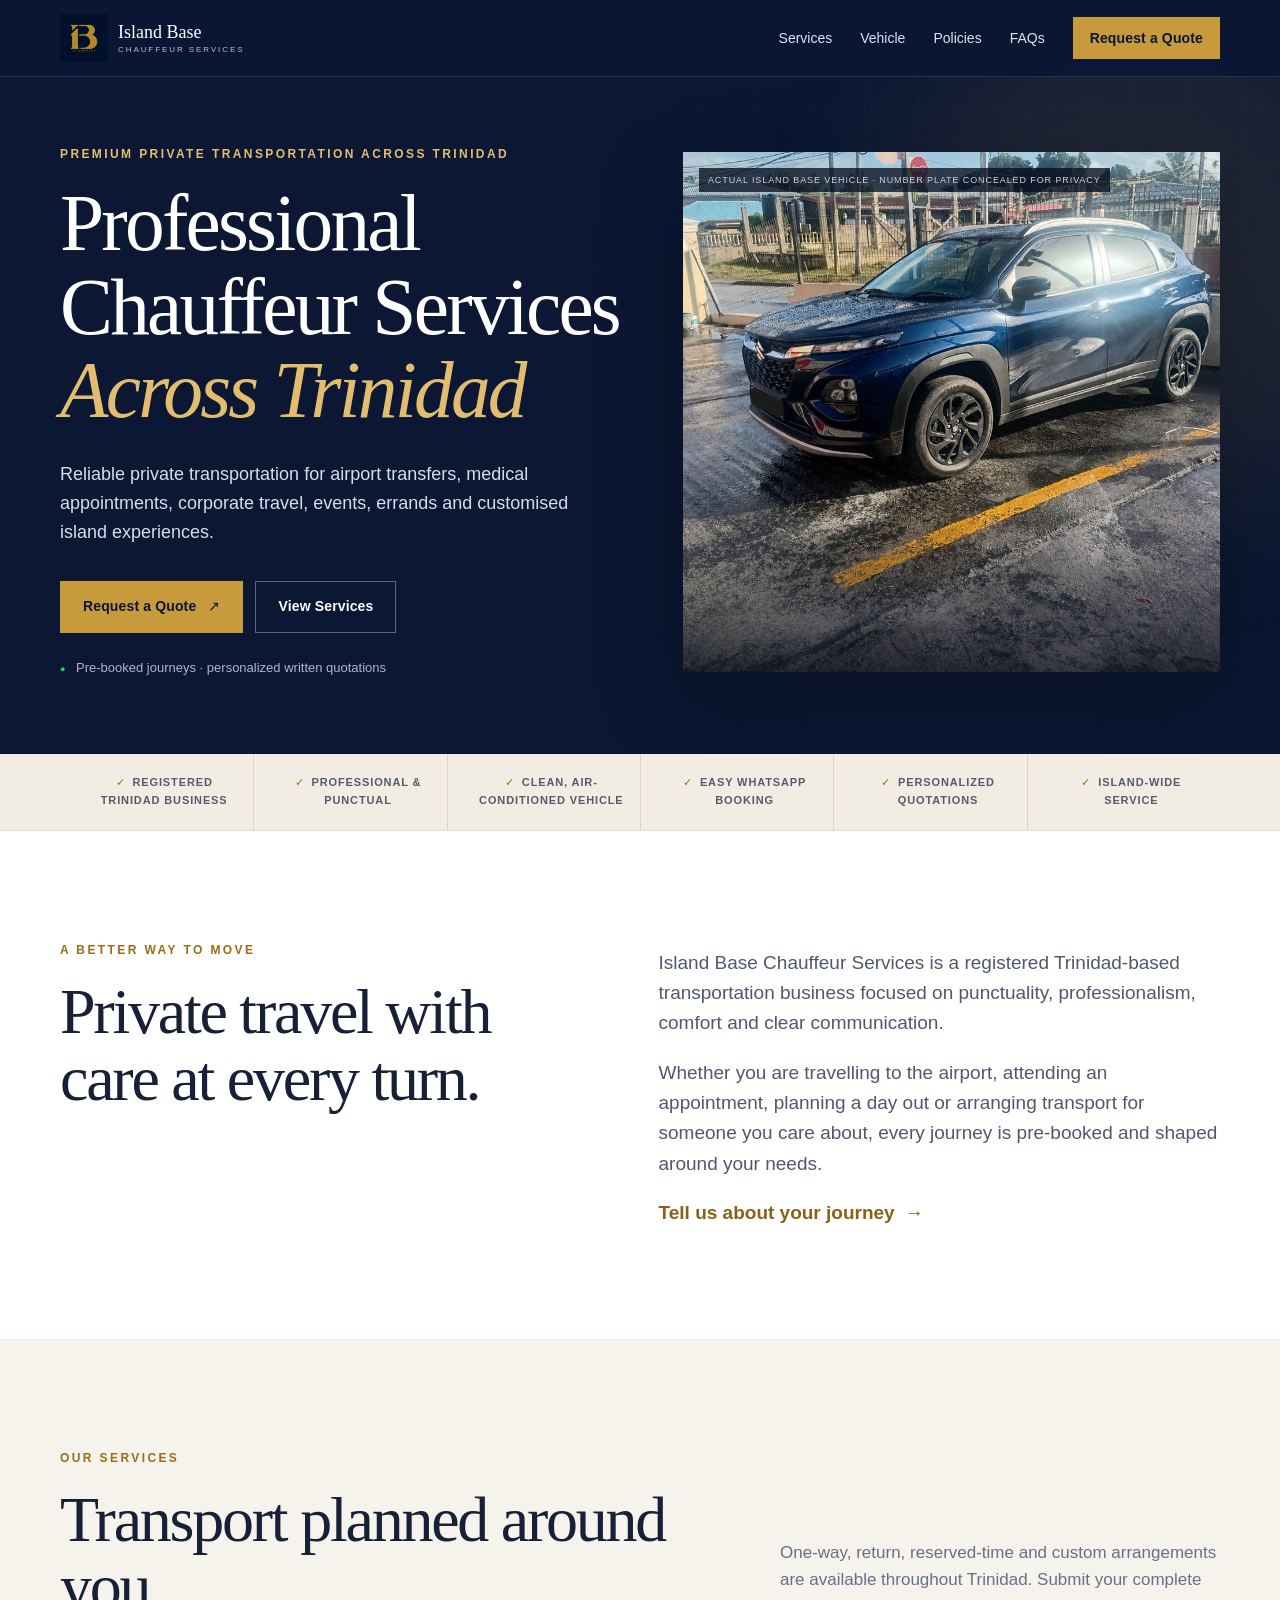
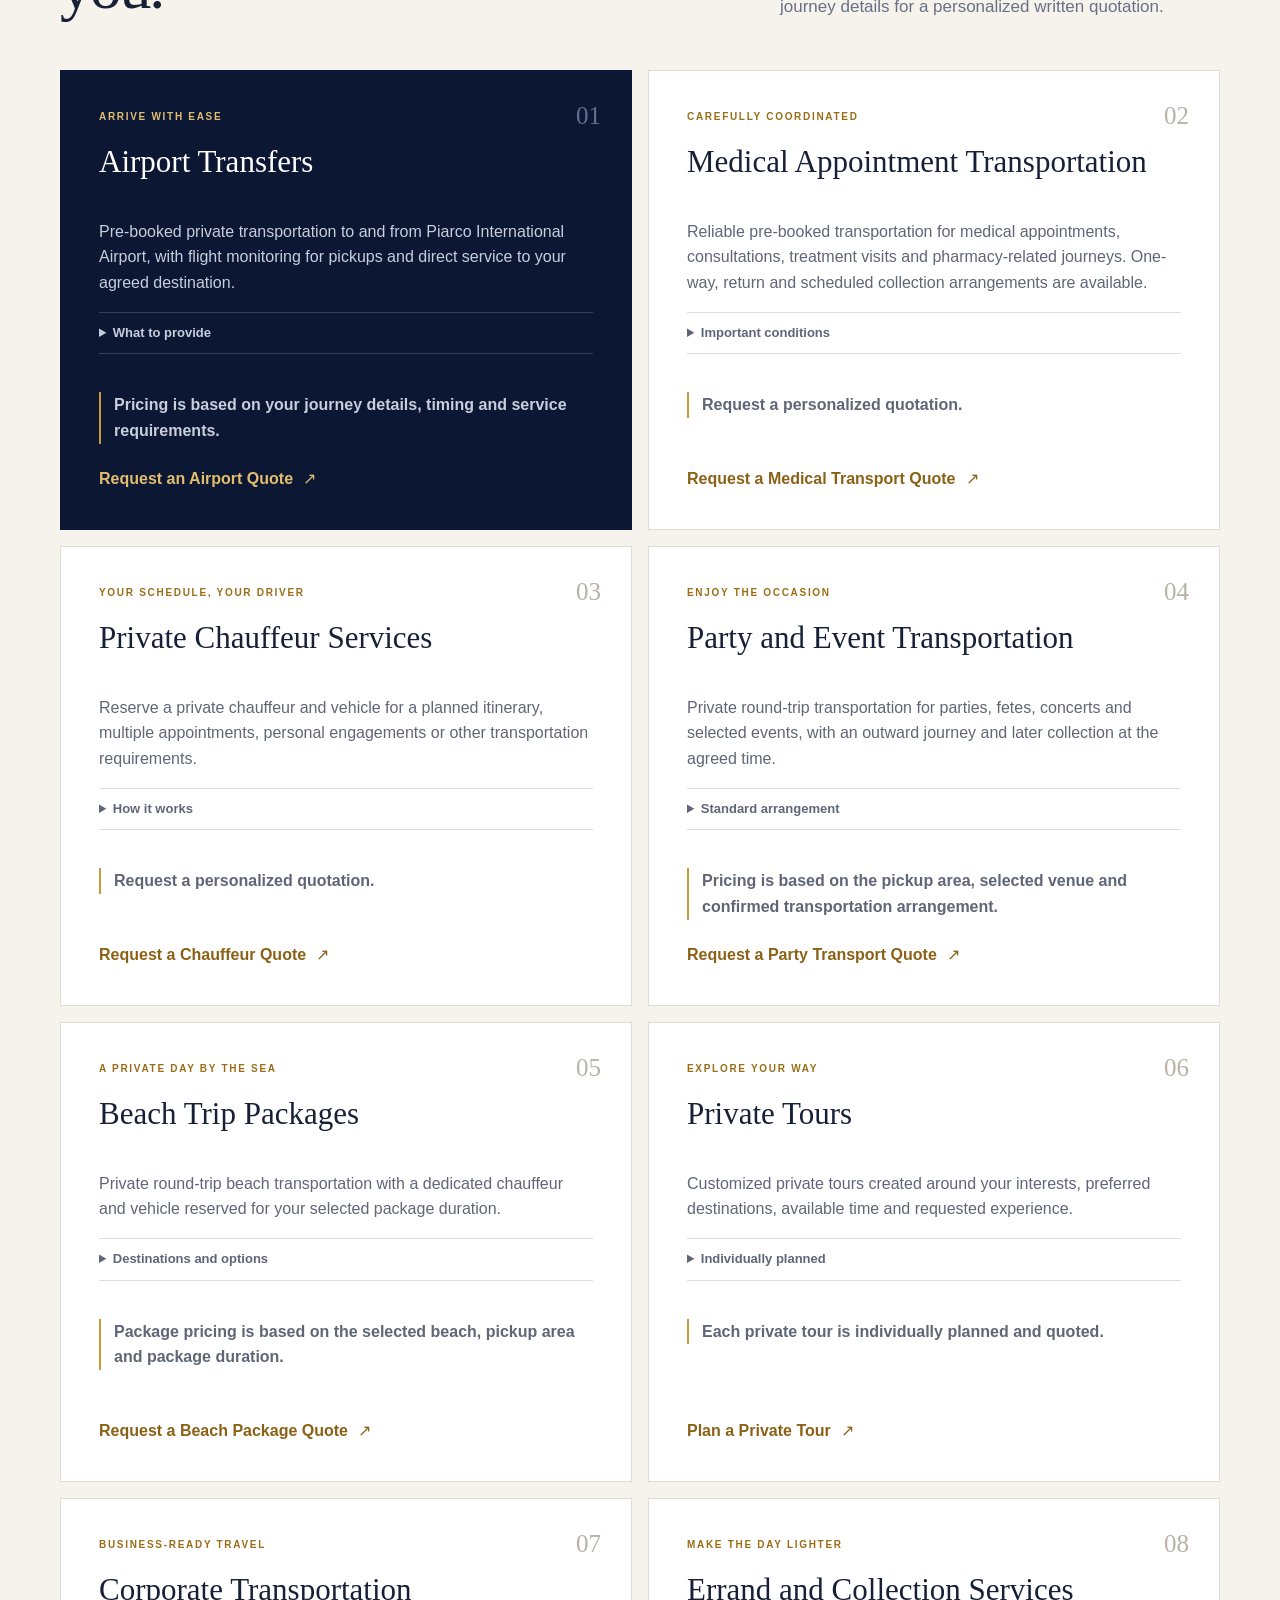
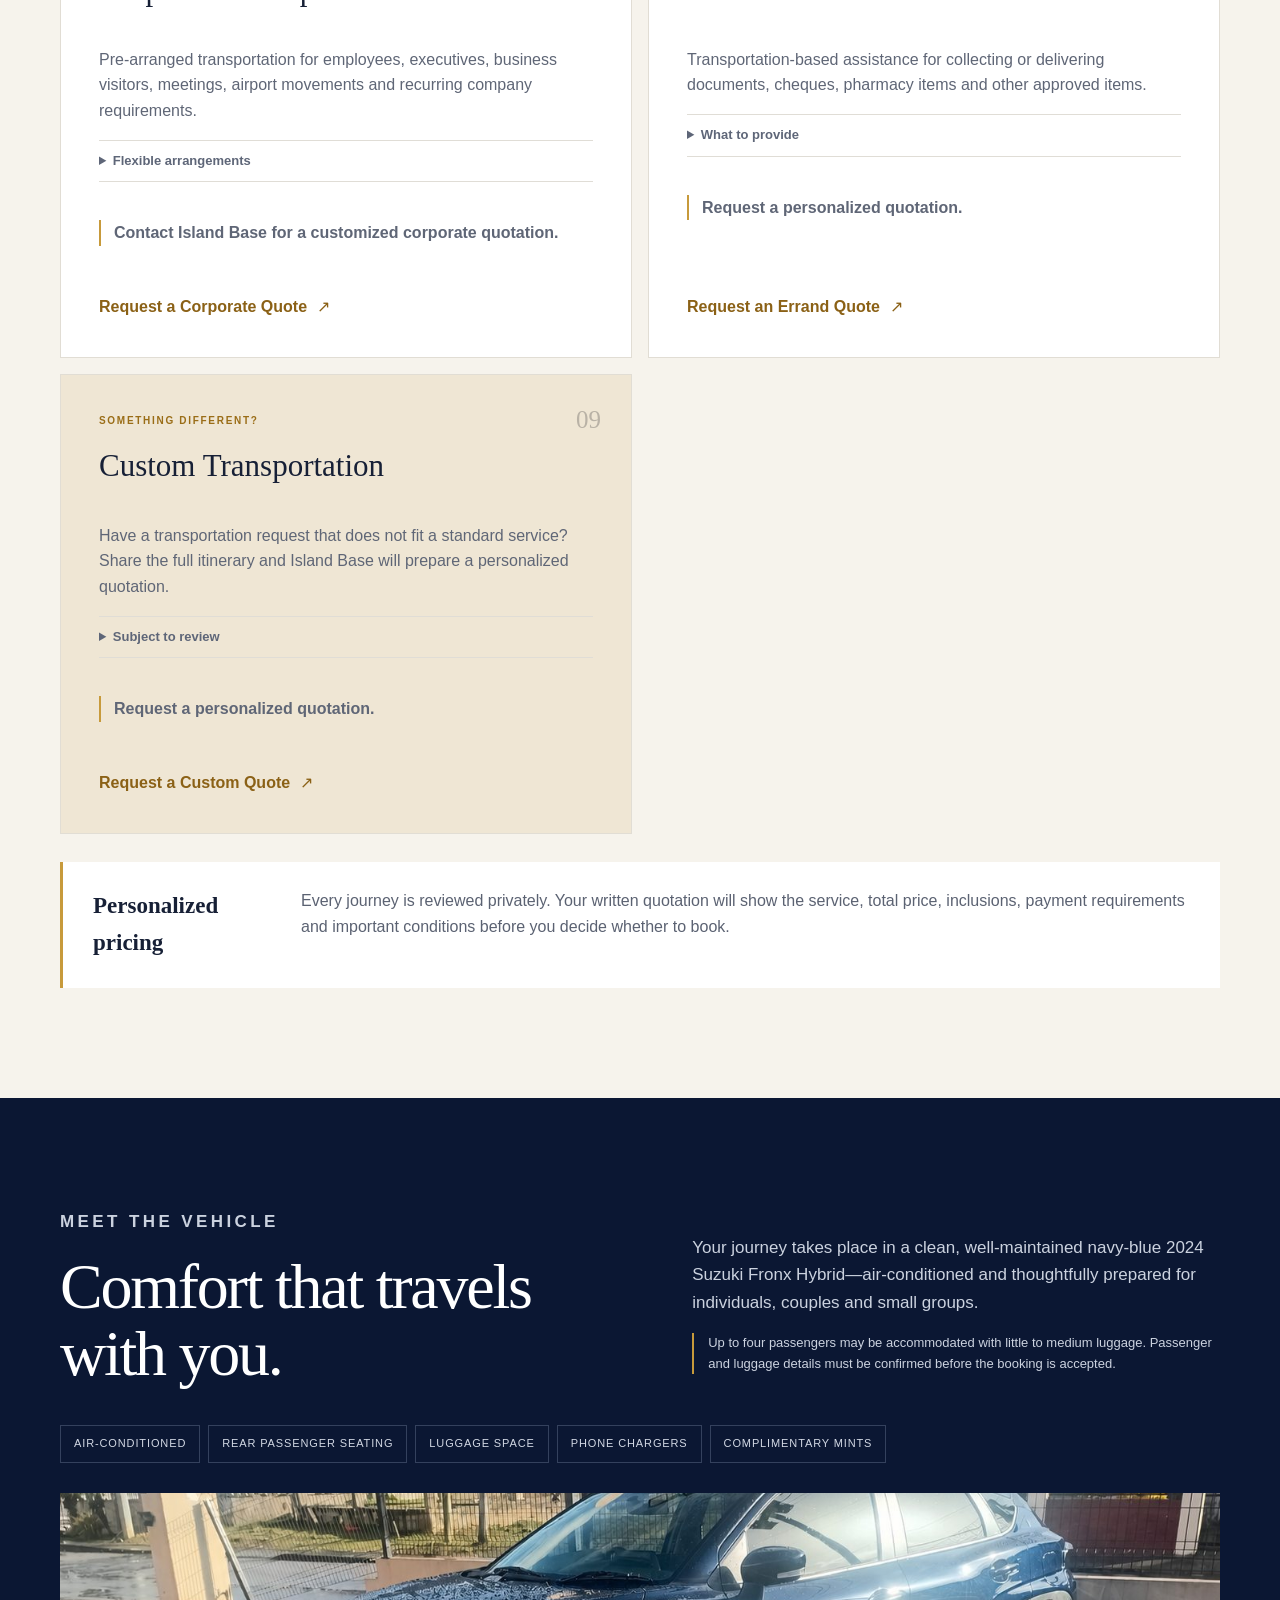
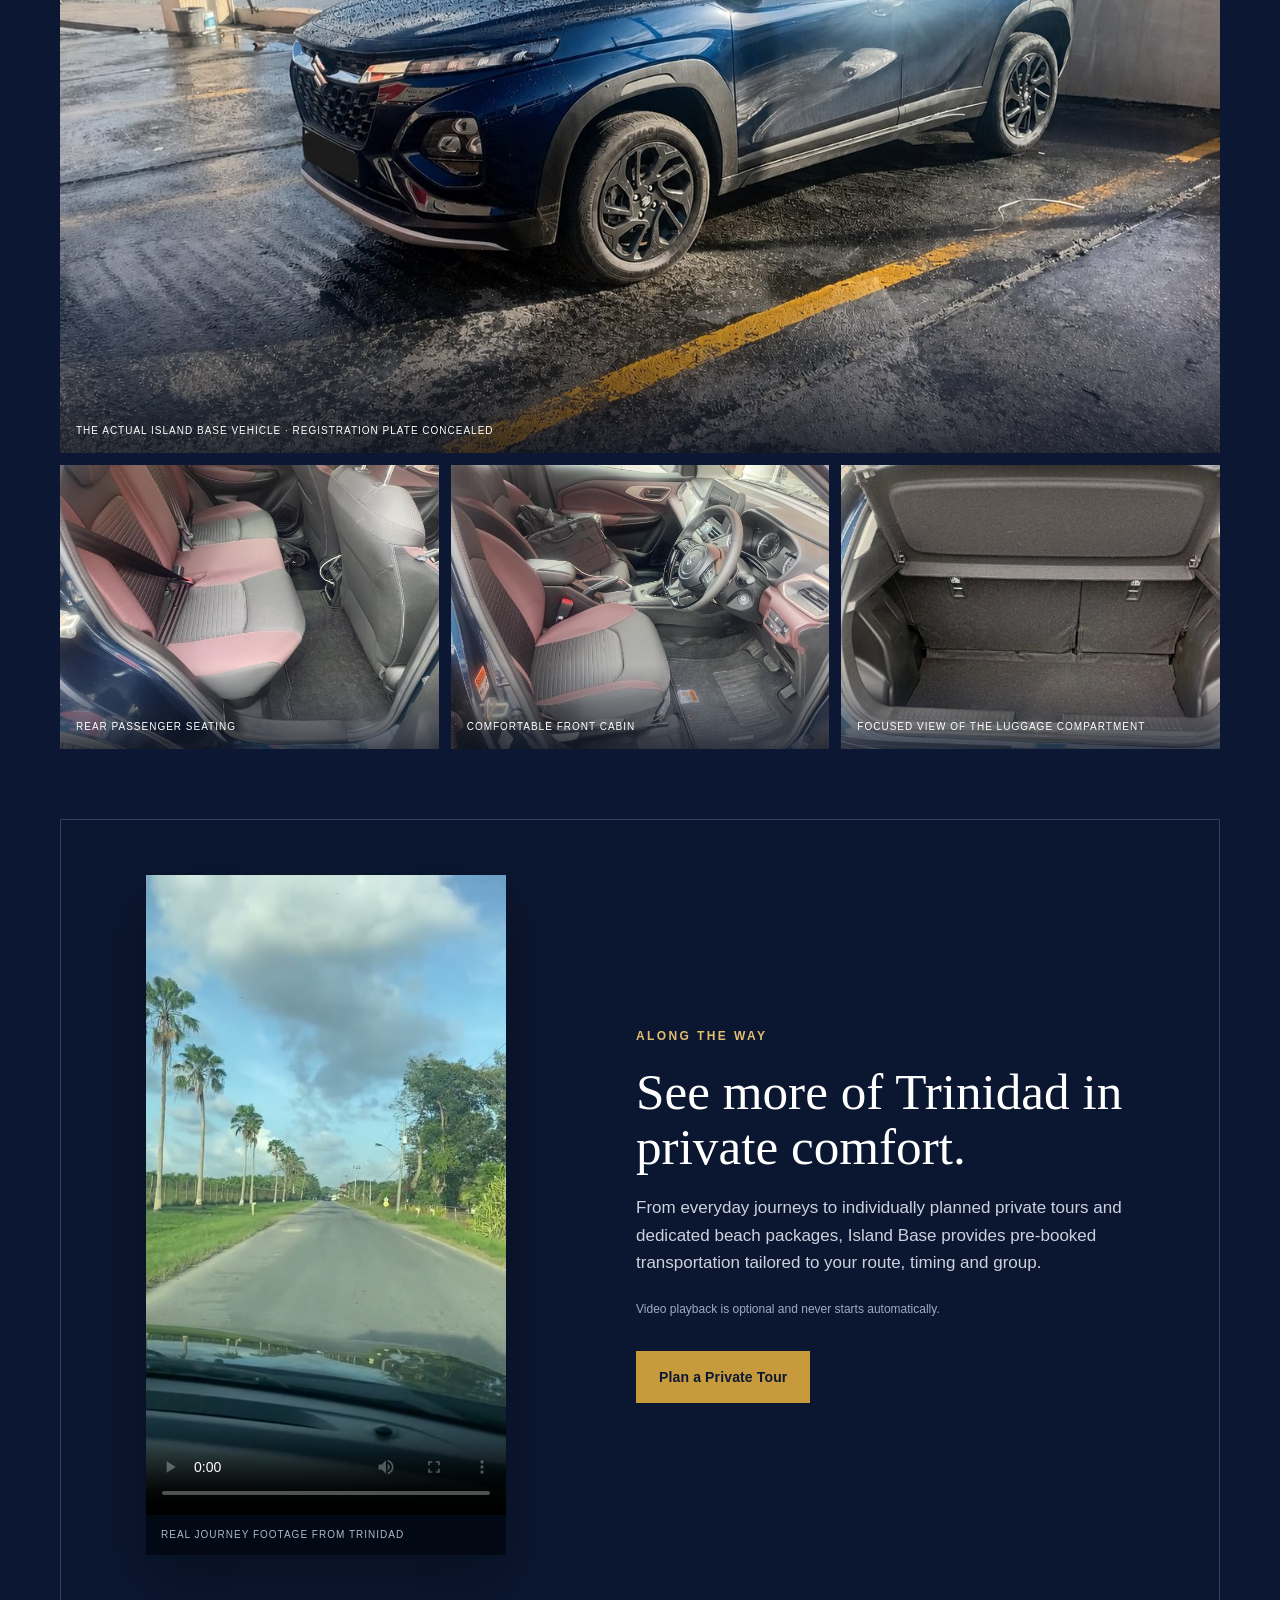
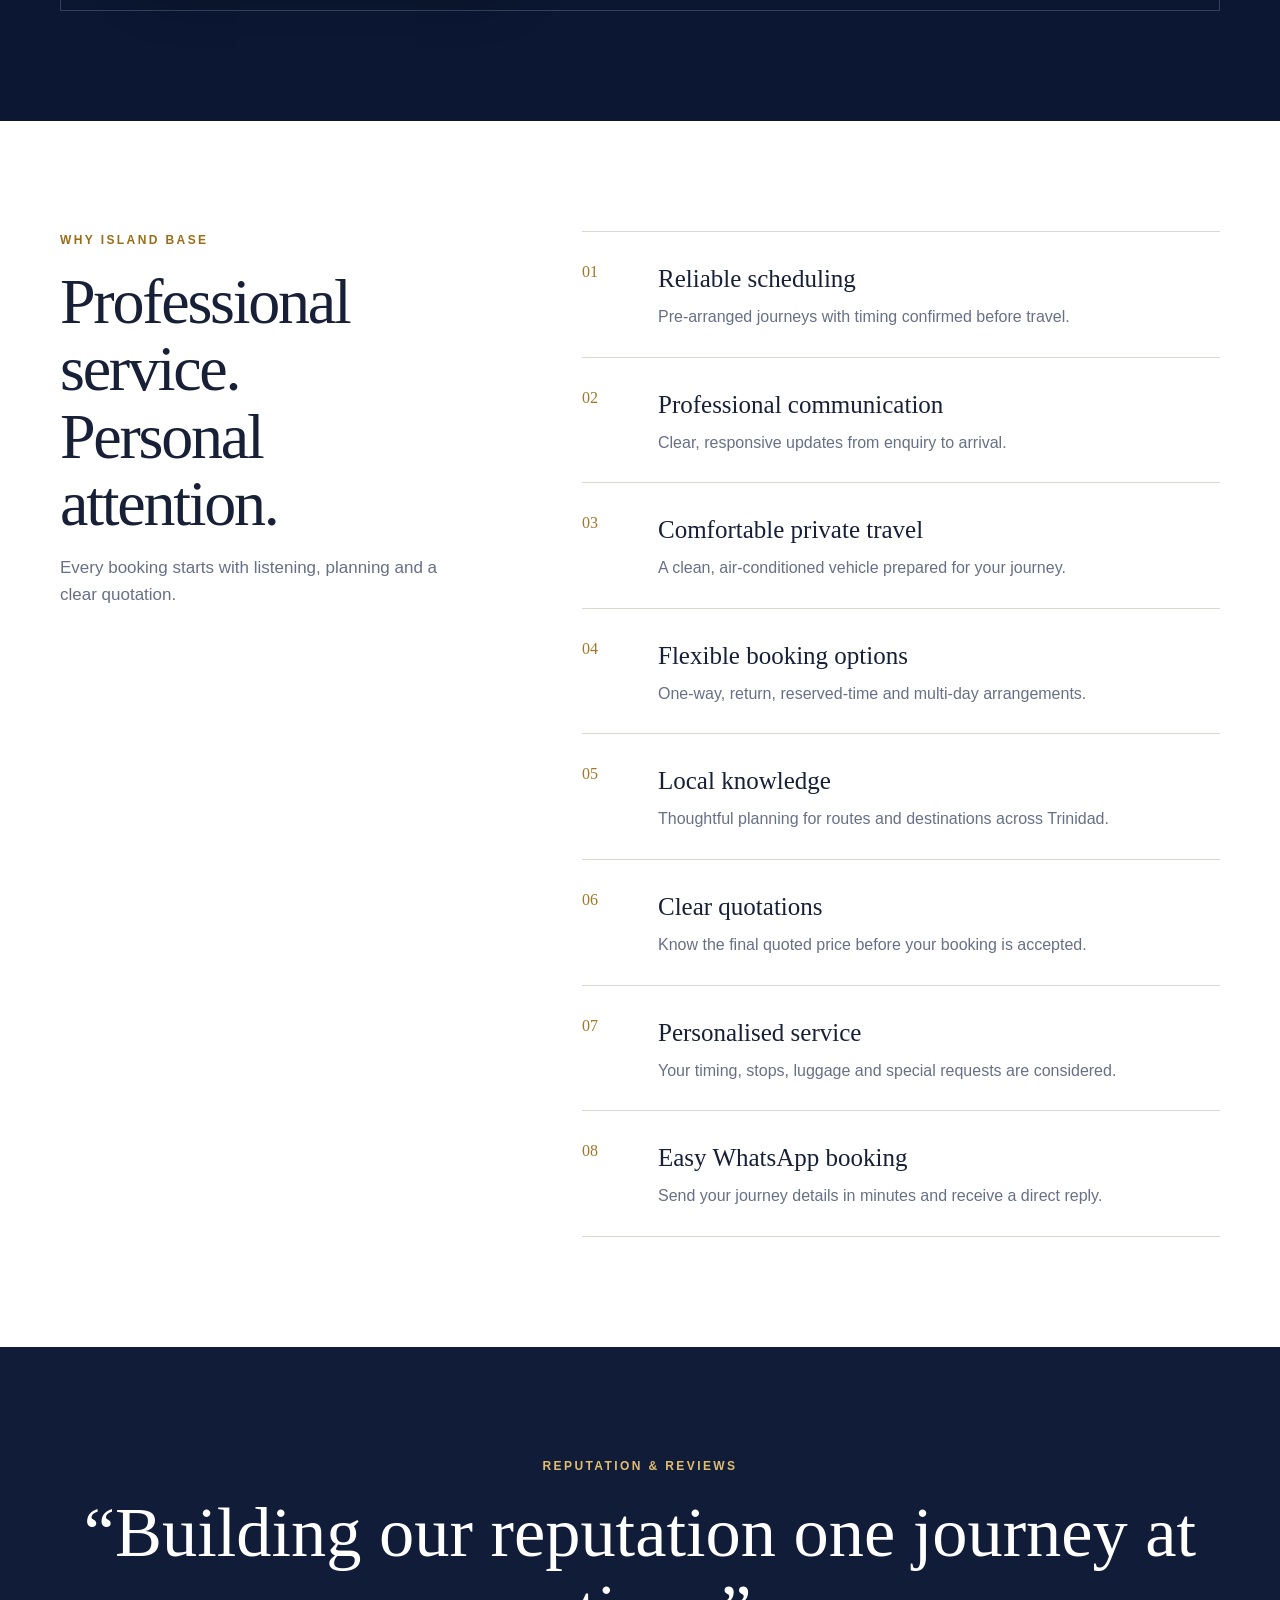
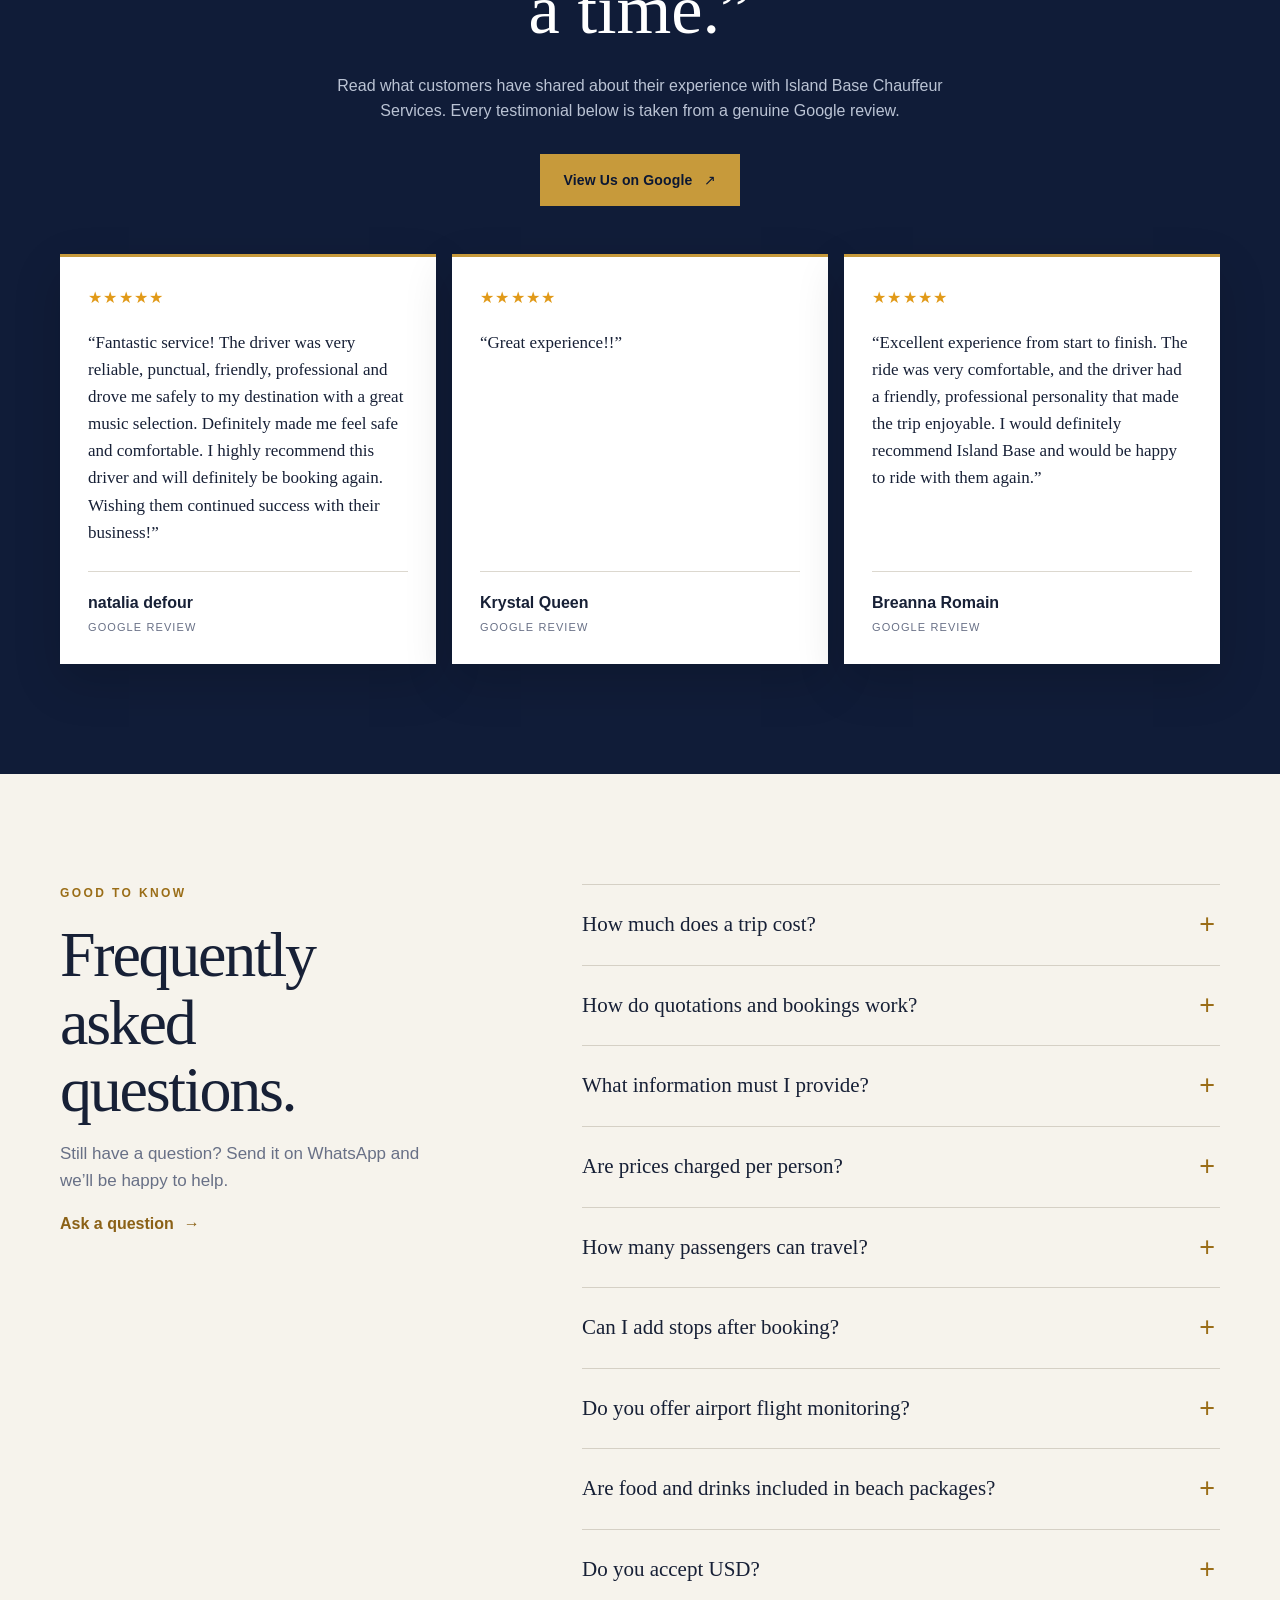
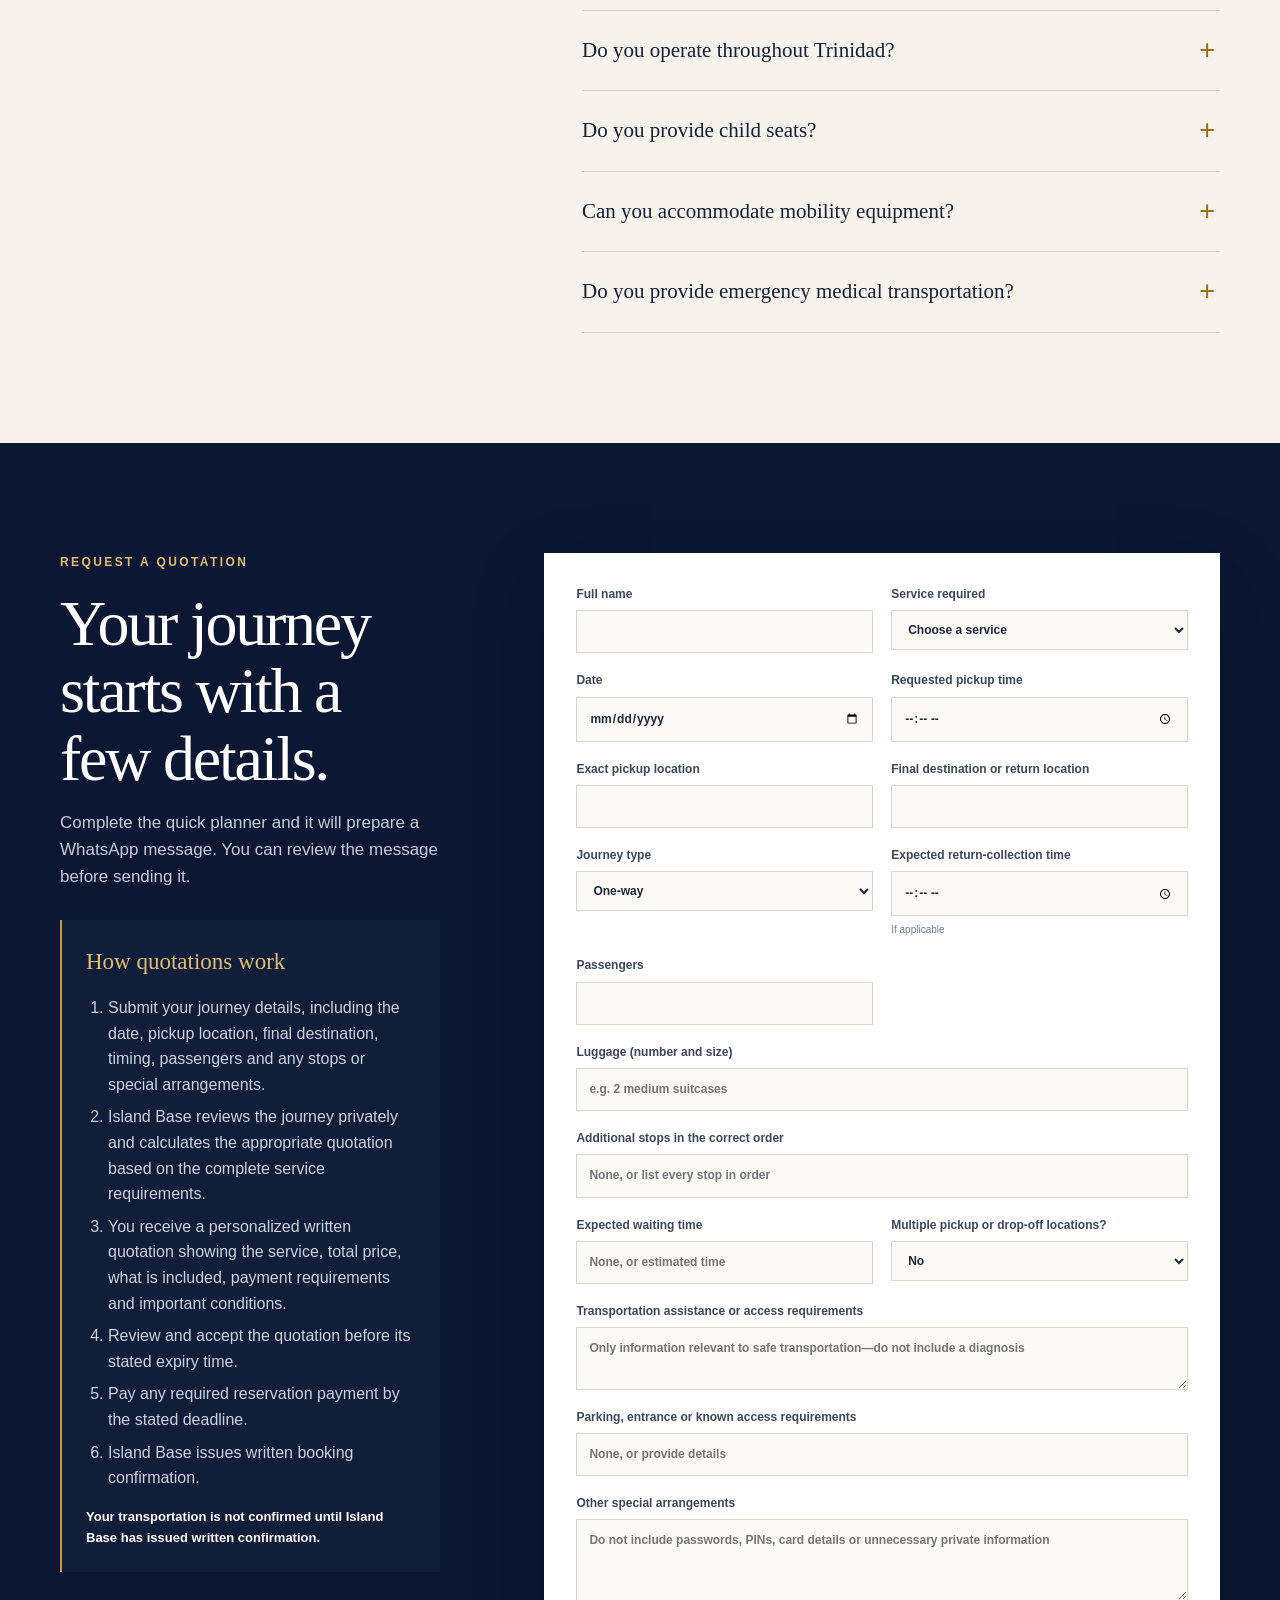
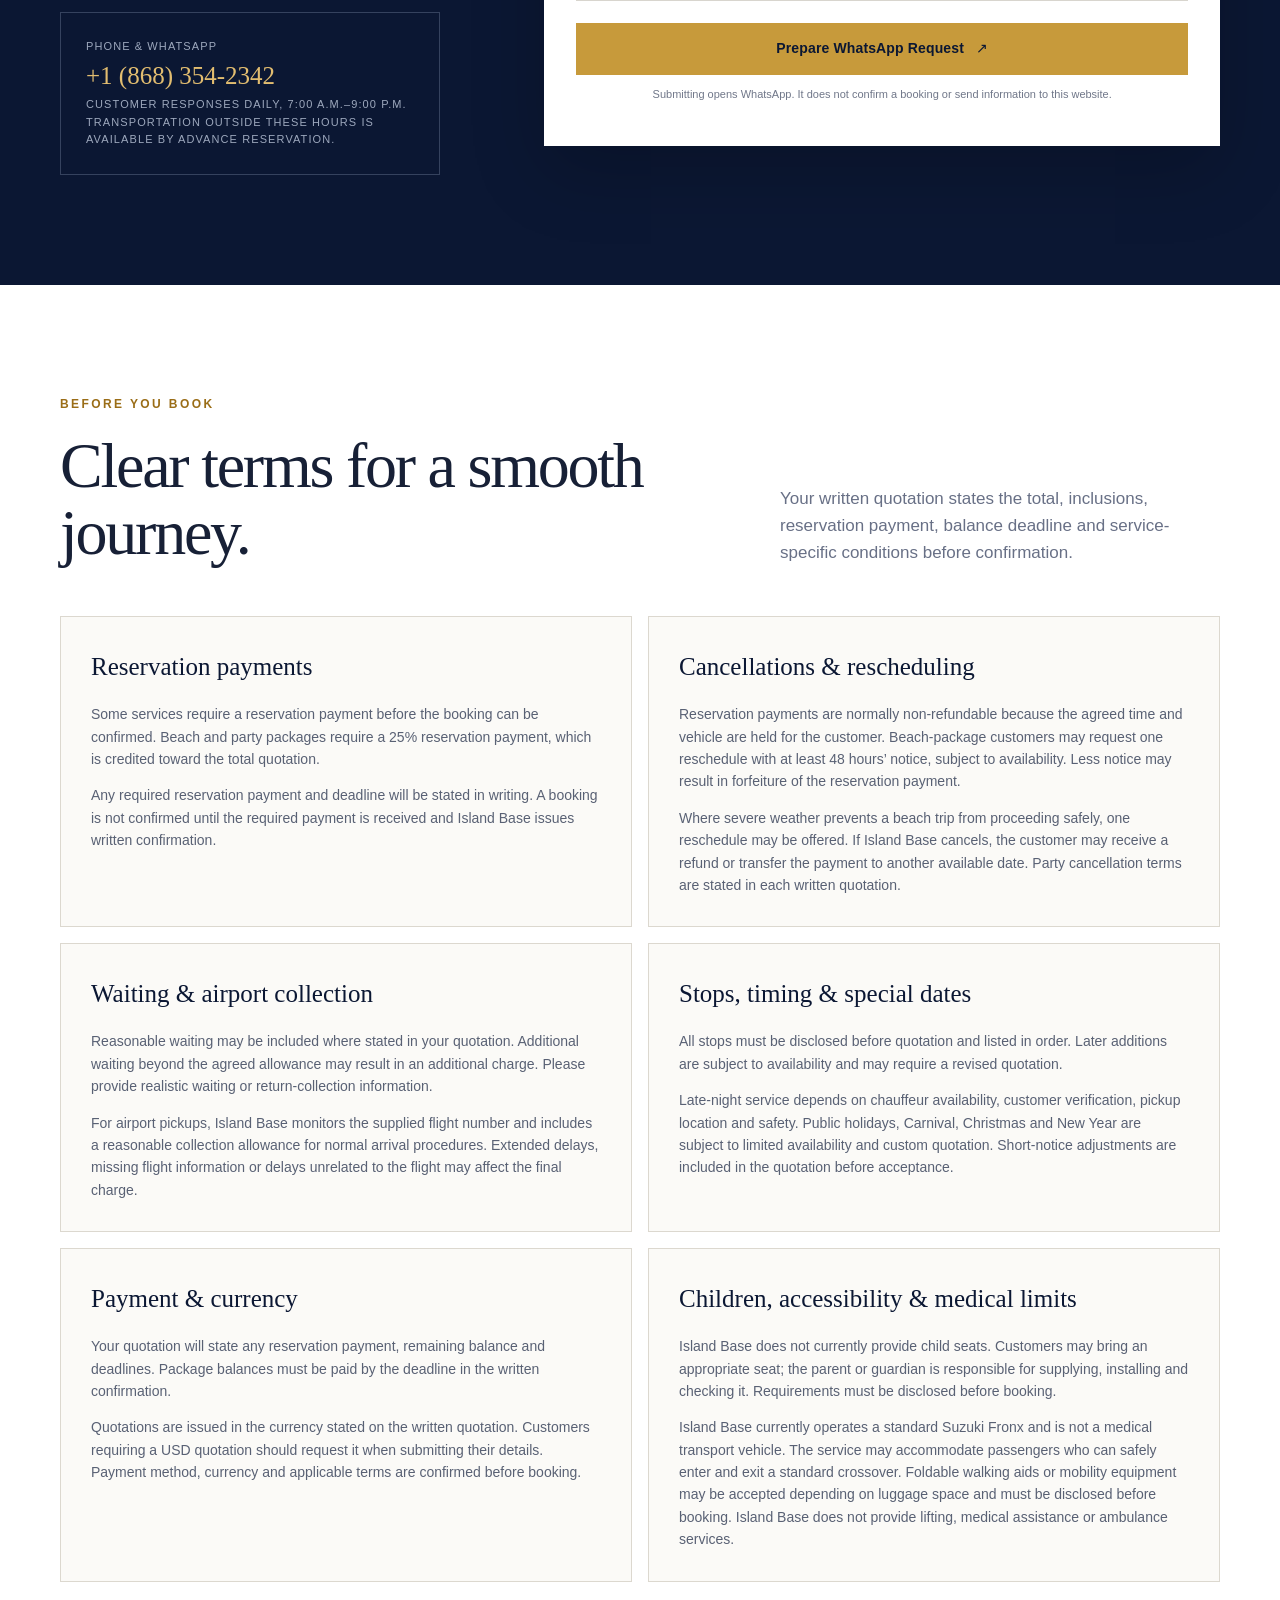
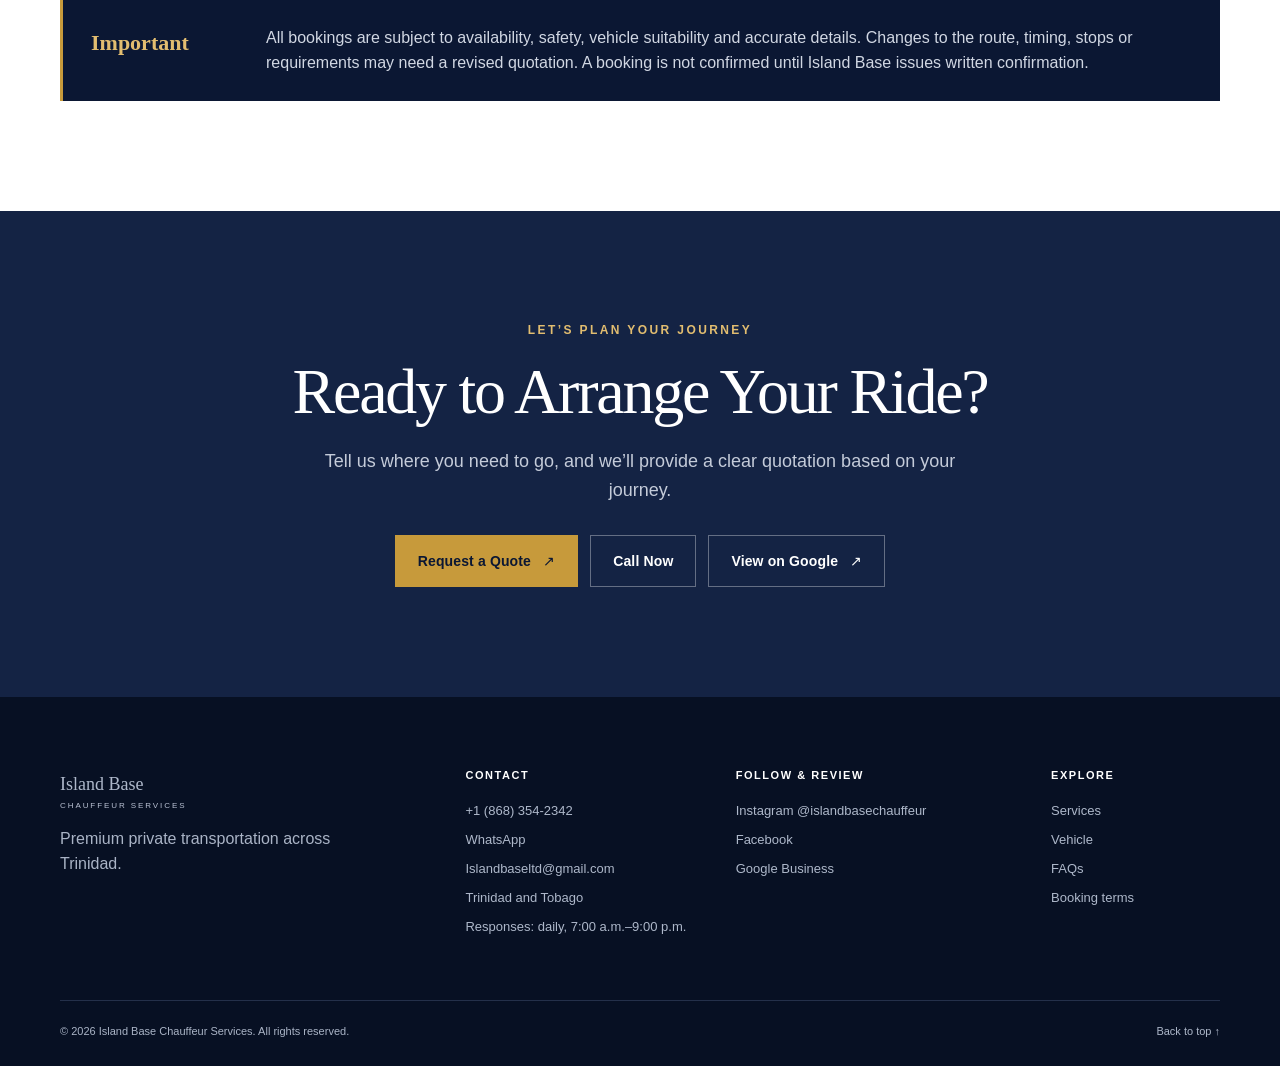
==== commit 09741775: "Remove public prices and update quotation system" ====
--- a/index.html
+++ b/index.html
@@ -68,7 +68,7 @@
         <a href="#vehicle">Vehicle</a>
         <a href="#policies">Policies</a>
         <a href="#faq">FAQs</a>
-        <a class="button button-small button-gold js-whatsapp" href="#booking" data-service="a private ride">Book via WhatsApp</a>
+        <a class="button button-small button-gold js-whatsapp" href="#booking" data-service="a private ride">Request a Quote</a>
       </nav>
     </div>
   </header>
@@ -82,10 +82,10 @@
           <h1 id="hero-title">Professional Chauffeur Services <em>Across Trinidad</em></h1>
           <p class="hero-lede">Reliable private transportation for airport transfers, medical appointments, corporate travel, events, errands and customised island experiences.</p>
           <div class="button-row">
-            <a class="button button-gold js-whatsapp" href="#booking" data-service="a private ride">Book via WhatsApp <span aria-hidden="true">↗</span></a>
+            <a class="button button-gold js-whatsapp" href="#booking" data-service="a private ride">Request a Quote <span aria-hidden="true">↗</span></a>
             <a class="button button-outline" href="#services">View Services</a>
           </div>
-          <p class="hero-note"><span aria-hidden="true">●</span> Pre-booked journeys · TTD &amp; USD pricing</p>
+          <p class="hero-note"><span aria-hidden="true">●</span> Pre-booked journeys · personalized written quotations</p>
         </div>
         <figure class="hero-photo real-photo">
           <img src="assets/vehicle/hero-vehicle.jpg" alt="Navy-blue Island Base Suzuki Fronx prepared for a private journey in Trinidad" width="1200" height="900" fetchpriority="high">
@@ -100,7 +100,7 @@
         <span>Professional &amp; punctual</span>
         <span>Clean, air-conditioned vehicle</span>
         <span>Easy WhatsApp booking</span>
-        <span>TTD &amp; USD pricing</span>
+        <span>Personalized quotations</span>
         <span>Island-wide service</span>
       </div>
     </section>
@@ -123,74 +123,84 @@
       <div class="shell">
         <div class="section-heading">
           <div><p class="eyebrow eyebrow-dark">Our services</p><h2 id="services-title">Transport planned around you.</h2></div>
-          <p>One-way, return, hourly, daily and custom bookings are available throughout Trinidad. Every quotation is confirmed before you book.</p>
+          <p>One-way, return, reserved-time and custom arrangements are available throughout Trinidad. Submit your complete journey details for a personalized written quotation.</p>
         </div>
 
         <div class="service-grid">
           <article class="service-card featured-card">
             <div class="service-number">01</div><p class="service-kicker">Arrive with ease</p><h3>Airport Transfers</h3>
-            <p>Reliable pickups and drop-offs to and from Piarco International Airport, with pre-arranged scheduling, luggage assistance and comfortable private travel.</p>
-            <p class="price"><span>From</span> TT$150 <small>/ US$20 one way</small></p>
-            <details><summary>View standard prices</summary><ul><li>One way — TT$150 / US$20</li><li>Far distance — TT$200 / US$30</li><li>Round trip — TT$300 / US$45</li><li>Far-distance round trip — TT$400 / US$60</li></ul></details>
-            <a class="card-link js-whatsapp" href="#booking" data-service="an airport transfer">Enquire on WhatsApp <span>↗</span></a>
-          </article>
-
-          <article class="service-card">
-            <div class="service-number">02</div><p class="service-kicker">Carefully coordinated</p><h3>Medical Appointments</h3>
-            <p>Pre-booked, non-emergency transport to hospitals, clinics, dental appointments, procedures, physiotherapy and follow-up visits. Family members may book for loved ones.</p>
-            <p class="price"><span>From</span> TT$150 <small>/ US$20 one way</small></p>
-            <details><summary>View standard prices</summary><ul><li>One way — TT$150 / US$20</li><li>Round trip — TT$300 / US$45</li><li>Long-distance add-on — TT$100 / US$15</li></ul><p class="detail-note">Not an ambulance or medical-care service.</p></details>
-            <a class="card-link js-whatsapp" href="#booking" data-service="medical appointment transportation">Enquire on WhatsApp <span>↗</span></a>
-          </article>
-
-          <article class="service-card">
-            <div class="service-number">03</div><p class="service-kicker">Your schedule, your driver</p><h3>Private Chauffeur</h3>
-            <p>Hourly, daily and multi-day chauffeur service tailored to your schedule—ideal for visitors, busy professionals, families and extended stays.</p>
-            <p class="price"><span>From</span> TT$1,000 <small>/ US$145 daily</small></p>
-            <details><summary>View packages</summary><ul><li>Daily, 8 hours — TT$1,000 / US$145</li><li>Weekday, 5 days / 40 hours — TT$4,000 / US$570</li><li>Weekend, 8 hours each day — TT$1,600 / US$230</li><li>Seven days, 8 hours daily — TT$6,000 / US$860</li><li>Custom packages for 3+ days</li></ul></details>
-            <a class="card-link js-whatsapp" href="#booking" data-service="private chauffeur service">Enquire on WhatsApp <span>↗</span></a>
-          </article>
-
-          <article class="service-card">
-            <div class="service-number">04</div><p class="service-kicker">Enjoy the occasion</p><h3>Event Transportation</h3>
-            <p>Private transport for parties, weddings, concerts, date nights, celebrations and special occasions—so you can focus on the moment.</p>
-            <p class="price"><span>From</span> TT$300 <small>/ US$45 date night</small></p>
-            <details><summary>View standard prices</summary><ul><li>Party standard — TT$400 / US$60</li><li>Party far distance — TT$800 / US$115</li><li>Chaguaramas traffic add-on may be TT$200</li><li>Date night, return + one stop — TT$300 / US$45</li><li>Date night far distance — TT$400 / US$60</li><li>Extra stops — TT$100 / US$15 each</li></ul><p class="detail-note">An additional stop is another destination during your outing—for example, travelling from a cinema to a restaurant.</p></details>
-            <a class="card-link js-whatsapp" href="#booking" data-service="event transportation">Enquire on WhatsApp <span>↗</span></a>
-          </article>
-
-          <article class="service-card">
-            <div class="service-number">05</div><p class="service-kicker">See more of Trinidad</p><h3>Tours &amp; Beach Trips</h3>
-            <p>Private transportation to beaches, scenic destinations and attractions, with customised day trips shaped around your interests.</p>
-            <p class="price"><span>Beach Day</span> TT$800 <small>/ US$115 full day</small></p>
-            <details><summary>Package details</summary><ul><li>Depart the beach by 6:00 p.m.</li><li>Longer days or later departures may cost more</li><li>Optional drinks package available on request</li></ul></details>
-            <a class="card-link js-whatsapp" href="#booking" data-service="a private tour or beach trip">Enquire on WhatsApp <span>↗</span></a>
-          </article>
-
-          <article class="service-card">
-            <div class="service-number">06</div><p class="service-kicker">Business-ready travel</p><h3>Corporate Transportation</h3>
-            <p>Professional transportation for meetings, conferences, events, executives, visiting employees, airport transfers and tailored business travel.</p>
-            <p class="price"><span>Pricing</span> Contact for a quote</p>
-            <a class="card-link js-whatsapp" href="#booking" data-service="corporate transportation">Request a quotation <span>↗</span></a>
-          </article>
-
-          <article class="service-card">
-            <div class="service-number">07</div><p class="service-kicker">Make the day lighter</p><h3>Errand Services</h3>
-            <p>Transportation and assistance for groceries, pharmacy visits, banking, document collection, appointments and personal errands.</p>
-            <p class="price"><span>From</span> TT$50 <small>call-out fee</small></p>
-            <details><summary>View standard prices</summary><ul><li>Call-out fee — TT$50</li><li>Hourly rate — TT$100 per hour</li><li>Short-notice or far-distance call-out — TT$100</li></ul></details>
-            <a class="card-link js-whatsapp" href="#booking" data-service="errand service">Enquire on WhatsApp <span>↗</span></a>
+            <p>Pre-booked private transportation to and from Piarco International Airport, with flight monitoring for pickups and direct service to your agreed destination.</p>
+            <details><summary>What to provide</summary><p>Share the flight number, pickup location, destination, time, passenger count, luggage and every additional stop or pickup location.</p></details>
+            <p class="quote-line">Pricing is based on your journey details, timing and service requirements.</p>
+            <a class="card-link js-whatsapp" href="#booking" data-service="Airport Transfer">Request an Airport Quote <span>↗</span></a>
+          </article>
+
+          <article class="service-card">
+            <div class="service-number">02</div><p class="service-kicker">Carefully coordinated</p><h3>Medical Appointment Transportation</h3>
+            <p>Reliable pre-booked transportation for medical appointments, consultations, treatment visits and pharmacy-related journeys. One-way, return and scheduled collection arrangements are available.</p>
+            <details><summary>Important conditions</summary><p>No diagnosis is required. Island Base is a non-emergency transportation provider and does not provide clinical assistance, medical supervision or wheelchair-accessible transport.</p></details>
+            <p class="quote-line">Request a personalized quotation.</p>
+            <a class="card-link js-whatsapp" href="#booking" data-service="Medical Appointment Transportation">Request a Medical Transport Quote <span>↗</span></a>
+          </article>
+
+          <article class="service-card">
+            <div class="service-number">03</div><p class="service-kicker">Your schedule, your driver</p><h3>Private Chauffeur Services</h3>
+            <p>Reserve a private chauffeur and vehicle for a planned itinerary, multiple appointments, personal engagements or other transportation requirements.</p>
+            <details><summary>How it works</summary><p>The quotation considers the complete itinerary, reservation time, driving, agreed waiting and stops. Extensions or changes are subject to availability and may require a revised quotation.</p></details>
+            <p class="quote-line">Request a personalized quotation.</p>
+            <a class="card-link js-whatsapp" href="#booking" data-service="Private Chauffeur Services">Request a Chauffeur Quote <span>↗</span></a>
+          </article>
+
+          <article class="service-card">
+            <div class="service-number">04</div><p class="service-kicker">Enjoy the occasion</p><h3>Party and Event Transportation</h3>
+            <p>Private round-trip transportation for parties, fetes, concerts and selected events, with an outward journey and later collection at the agreed time.</p>
+            <details><summary>Standard arrangement</summary><p>One pickup location, venue drop-off, later collection and return to the original pickup for up to four passengers. Additional locations, protected dates and unlisted venues require a custom quotation.</p></details>
+            <p class="quote-line">Pricing is based on the pickup area, selected venue and confirmed transportation arrangement.</p>
+            <a class="card-link js-whatsapp" href="#booking" data-service="Party and Event Transportation">Request a Party Transport Quote <span>↗</span></a>
+          </article>
+
+          <article class="service-card">
+            <div class="service-number">05</div><p class="service-kicker">A private day by the sea</p><h3>Beach Trip Packages</h3>
+            <p>Private round-trip beach transportation with a dedicated chauffeur and vehicle reserved for your selected package duration.</p>
+            <details><summary>Destinations and options</summary><ul><li>Macqueripe, Maracas and Las Cuevas: half-day or full-day options</li><li>Salybia and Toco: full-day only</li><li>Food, drinks, chairs, umbrellas, fees, parking and activities are not included unless quoted</li></ul></details>
+            <p class="quote-line">Package pricing is based on the selected beach, pickup area and package duration.</p>
+            <a class="card-link js-whatsapp" href="#booking" data-service="Beach Trip Package">Request a Beach Package Quote <span>↗</span></a>
+          </article>
+
+          <article class="service-card">
+            <div class="service-number">06</div><p class="service-kicker">Explore your way</p><h3>Private Tours</h3>
+            <p>Customized private tours created around your interests, preferred destinations, available time and requested experience.</p>
+            <details><summary>Individually planned</summary><p>Only items listed in the tour proposal are included. Food, drinks, admission, parking, activities and attraction fees are excluded unless specifically stated.</p></details>
+            <p class="quote-line">Each private tour is individually planned and quoted.</p>
+            <a class="card-link js-whatsapp" href="#booking" data-service="Private Tour">Plan a Private Tour <span>↗</span></a>
+          </article>
+
+          <article class="service-card">
+            <div class="service-number">07</div><p class="service-kicker">Business-ready travel</p><h3>Corporate Transportation</h3>
+            <p>Pre-arranged transportation for employees, executives, business visitors, meetings, airport movements and recurring company requirements.</p>
+            <details><summary>Flexible arrangements</summary><p>One-time and recurring service is available. Invoices or receipts can be provided on request; credit terms require prior written approval.</p></details>
+            <p class="quote-line">Contact Island Base for a customized corporate quotation.</p>
+            <a class="card-link js-whatsapp" href="#booking" data-service="Corporate Transportation">Request a Corporate Quote <span>↗</span></a>
+          </article>
+
+          <article class="service-card">
+            <div class="service-number">08</div><p class="service-kicker">Make the day lighter</p><h3>Errand and Collection Services</h3>
+            <p>Transportation-based assistance for collecting or delivering documents, cheques, pharmacy items and other approved items.</p>
+            <details><summary>What to provide</summary><p>List every stop in order and explain any entry, waiting, collection or transaction requirement. Restricted, unsafe, illegal or unusually valuable items may be declined.</p></details>
+            <p class="quote-line">Request a personalized quotation.</p>
+            <a class="card-link js-whatsapp" href="#booking" data-service="Errand and Collection Services">Request an Errand Quote <span>↗</span></a>
           </article>
 
           <article class="service-card custom-card">
-            <div class="service-number">08</div><p class="service-kicker">Something different?</p><h3>Custom Transportation</h3>
-            <p>Request a tailored quotation for complex routes, itineraries, multiple stops, full-day travel, long-distance journeys or special requirements.</p>
-            <p class="price"><span>Pricing</span> Tailored to your journey</p>
-            <a class="card-link js-whatsapp" href="#booking" data-service="custom transportation">Plan a custom journey <span>↗</span></a>
-          </article>
-        </div>
-
-        <aside class="pricing-note"><strong>About pricing</strong><p>Prices shown are starting or standard prices. Final pricing may vary depending on distance, traffic, duration, waiting time, additional stops, time of day, public holidays and specific booking requirements. A final quotation will be provided before the booking is confirmed.</p></aside>
+            <div class="service-number">09</div><p class="service-kicker">Something different?</p><h3>Custom Transportation</h3>
+            <p>Have a transportation request that does not fit a standard service? Share the full itinerary and Island Base will prepare a personalized quotation.</p>
+            <details><summary>Subject to review</summary><p>Final acceptance depends on availability, safety, vehicle suitability and the complete operating requirements.</p></details>
+            <p class="quote-line">Request a personalized quotation.</p>
+            <a class="card-link js-whatsapp" href="#booking" data-service="Custom Transportation">Request a Custom Quote <span>↗</span></a>
+          </article>
+        </div>
+
+        <aside class="pricing-note"><strong>Personalized pricing</strong><p>Every journey is reviewed privately. Your written quotation will show the service, total price, inclusions, payment requirements and important conditions before you decide whether to book.</p></aside>
       </div>
     </section>
 
@@ -218,9 +228,9 @@
           <div class="journey-copy">
             <p class="eyebrow">Along the way</p>
             <h3>See more of Trinidad in private comfort.</h3>
-            <p>From everyday journeys to private tours and beach trips, Island Base provides pre-booked transportation tailored to your route, timing and group.</p>
+            <p>From everyday journeys to individually planned private tours and dedicated beach packages, Island Base provides pre-booked transportation tailored to your route, timing and group.</p>
             <p class="journey-note">Video playback is optional and never starts automatically.</p>
-            <a class="button button-gold js-whatsapp" href="#booking" data-service="a private tour or beach trip">Request a tour quotation</a>
+            <a class="button button-gold js-whatsapp" href="#booking" data-service="Private Tour">Plan a Private Tour</a>
           </div>
         </div>
       </div>
@@ -233,7 +243,7 @@
           <li><span>01</span><div><h3>Reliable scheduling</h3><p>Pre-arranged journeys with timing confirmed before travel.</p></div></li>
           <li><span>02</span><div><h3>Professional communication</h3><p>Clear, responsive updates from enquiry to arrival.</p></div></li>
           <li><span>03</span><div><h3>Comfortable private travel</h3><p>A clean, air-conditioned vehicle prepared for your journey.</p></div></li>
-          <li><span>04</span><div><h3>Flexible booking options</h3><p>One-way, return, hourly, daily and multi-day arrangements.</p></div></li>
+          <li><span>04</span><div><h3>Flexible booking options</h3><p>One-way, return, reserved-time and multi-day arrangements.</p></div></li>
           <li><span>05</span><div><h3>Local knowledge</h3><p>Thoughtful planning for routes and destinations across Trinidad.</p></div></li>
           <li><span>06</span><div><h3>Clear quotations</h3><p>Know the final quoted price before your booking is accepted.</p></div></li>
           <li><span>07</span><div><h3>Personalised service</h3><p>Your timing, stops, luggage and special requests are considered.</p></div></li>
@@ -260,23 +270,19 @@
       <div class="shell faq-grid">
         <div class="sticky-title"><p class="eyebrow eyebrow-dark">Good to know</p><h2 id="faq-title">Frequently asked questions.</h2><p>Still have a question? Send it on WhatsApp and we’ll be happy to help.</p><a class="text-link js-whatsapp" href="#booking" data-service="help with a booking question">Ask a question <span>→</span></a></div>
         <div class="accordion">
-          <details><summary>How do I request a booking?</summary><p>Tap any “Book via WhatsApp” button and send your trip details. Island Base will review your request, confirm availability and provide a quotation. Your booking is confirmed only after you receive written confirmation.</p></details>
-          <details><summary>What information must I provide?</summary><p>Please send your full name, required service, date, pickup time and location, destination, one-way or return preference, passenger count, luggage details, additional stops, waiting requirements and any special requests.</p></details>
-          <details><summary>Do you operate throughout Trinidad?</summary><p>Yes. Private transportation is available throughout Trinidad. Final pricing depends on the route, distance, duration, traffic conditions and specific booking requirements.</p></details>
-          <details><summary>Do you provide airport pickups and drop-offs?</summary><p>Yes. Pre-booked transfers to and from Piarco International Airport are available, including one-way and return journeys. Please share your flight and luggage details when enquiring.</p></details>
-          <details><summary>Can someone book medical transportation for a relative?</summary><p>Yes. A family member may arrange a pre-booked, non-emergency journey for a loved one. Please provide accurate passenger, mobility, appointment and pickup details so suitability can be confirmed.</p></details>
-          <details><summary>Do you offer one-way and round-trip transportation?</summary><p>Yes. One-way, return, hourly, daily and multi-day bookings are available, depending on the service and schedule.</p></details>
-          <details><summary>How many passengers and suitcases can you carry?</summary><p>The Suzuki Fronx can normally accommodate up to four passengers with approximately two large suitcases and three smaller carry-on bags. For airport transfers, the recommended maximum is four passengers with medium luggage. Capacity depends on suitcase size and passenger count, so all passenger and luggage details must be confirmed before booking.</p></details>
-          <details><summary>Are prices fixed?</summary><p>Prices shown are starting or standard prices. Your final quotation can vary with distance, traffic, duration, waiting time, stops, time of day, public holidays and specific booking requirements. The final price is provided before confirmation.</p></details>
-          <details><summary>Do you accept TTD and USD?</summary><p>Yes. TTD cash, USD cash, local bank transfer and PayPal where agreed in advance are currently accepted. The quotation will clearly state the agreed currency and amount.</p></details>
-          <details><summary>Can I add additional stops?</summary><p>Yes. Share every planned stop when requesting your quote. An additional stop is another destination during the journey—for example, travelling from a cinema to a restaurant. Extra-stop charges may apply.</p></details>
-          <details><summary>Do you offer hourly and full-day chauffeur services?</summary><p>Yes. Hourly, 8-hour daily and multi-day packages are available. Send your itinerary and expected times so the best option can be quoted.</p></details>
-          <details><summary>Can I request a customised itinerary?</summary><p>Yes. Custom quotations are available for multiple stops, day trips, tours, long-distance journeys, special events and other tailored transport needs.</p></details>
-          <details><summary>How early should I book?</summary><p>At least 24 hours is preferred for standard trips. Please allow at least 48 hours for tours, events, full-day chauffeur service and long-distance trips. Same-day and short-notice requests may be accepted subject to availability and may attract an additional charge.</p></details>
-          <details><summary>Are early-morning and late-night trips available?</summary><p>Yes, with advance booking and subject to availability. Trips between 10:00 p.m. and 5:00 a.m. may incur a 15% surcharge, disclosed in the quotation before confirmation.</p></details>
-          <details><summary>Do you provide child seats?</summary><p>No. Island Base does not currently provide child seats. Customers may bring an appropriate child seat; the parent or guardian is responsible for supplying, installing and checking it. Please disclose child-seat requirements before booking.</p></details>
-          <details><summary>Can you accommodate mobility equipment?</summary><p>Island Base operates a standard Suzuki Fronx, not a medical transport vehicle. Foldable walking aids or mobility equipment may be accepted depending on available luggage space and must be disclosed before booking. Passengers must be able to safely enter and exit a standard crossover vehicle.</p></details>
-          <details><summary>Do you provide emergency medical transportation?</summary><p>No. Island Base provides pre-booked, non-emergency private transportation and is not an ambulance or medical-care provider. For an emergency, contact the appropriate emergency service.</p></details>
+          <details><summary>How much does a trip cost?</summary><p>Every journey is quoted based on its complete service requirements. Submit your details to receive a personalized quotation.</p></details>
+          <details><summary>How do quotations and bookings work?</summary><p>Send your complete journey details. Island Base reviews them privately and sends a written quotation showing the total, inclusions, payment requirements and conditions. A booking is confirmed only after the quotation is accepted, any required reservation payment is received and Island Base issues written confirmation.</p></details>
+          <details><summary>What information must I provide?</summary><p>Please provide your name, service, date, pickup time and exact location, destination or return location, journey type, return-collection time where applicable, ordered stops, waiting estimate, passengers, luggage and service-specific details such as a flight number, beach choice or party venue. Do not send diagnoses, passwords, PINs or card information.</p></details>
+          <details><summary>Are prices charged per person?</summary><p>Standard private transportation is reserved for the customer or group, not sold as individual shared seats. Package terms and vehicle capacity will be stated in the quotation.</p></details>
+          <details><summary>How many passengers can travel?</summary><p>The current vehicle accommodates up to four passengers, subject to luggage and safe vehicle capacity.</p></details>
+          <details><summary>Can I add stops after booking?</summary><p>Additional stops are subject to availability and may require a revised quotation.</p></details>
+          <details><summary>Do you offer airport flight monitoring?</summary><p>Yes. Customers must provide an accurate flight number for arriving airport pickups.</p></details>
+          <details><summary>Are food and drinks included in beach packages?</summary><p>No. Drinks may be requested and quoted separately. Food, chairs, umbrellas, entrance fees, parking and activities are not included unless specifically stated.</p></details>
+          <details><summary>Do you accept USD?</summary><p>Customers requiring a USD quotation should mention this when submitting their request. Currency and payment terms will be stated in the written quotation.</p></details>
+          <details><summary>Do you operate throughout Trinidad?</summary><p>Yes. Pre-booked private transportation is available throughout Trinidad, subject to availability, safety and vehicle suitability.</p></details>
+          <details><summary>Do you provide child seats?</summary><p>No. Island Base does not currently provide child seats. Customers may bring an appropriate child seat; the parent or guardian is responsible for supplying, installing and checking it. Please disclose the requirement before booking.</p></details>
+          <details><summary>Can you accommodate mobility equipment?</summary><p>Foldable walking aids or mobility equipment may be accepted depending on available luggage space and must be disclosed before booking. Passengers must be able to safely enter and exit a standard crossover vehicle.</p></details>
+          <details><summary>Do you provide emergency medical transportation?</summary><p>No. Island Base provides pre-booked non-emergency transportation and is not an ambulance or medical-supervision service. For an emergency, contact the appropriate emergency service.</p></details>
         </div>
       </div>
     </section>
@@ -286,48 +292,62 @@
         <div>
           <p class="eyebrow">Request a quotation</p><h2 id="booking-title">Your journey starts with a few details.</h2>
           <p>Complete the quick planner and it will prepare a WhatsApp message. You can review the message before sending it.</p>
+          <div class="quotation-process" aria-labelledby="quotation-process-title">
+            <h3 id="quotation-process-title">How quotations work</h3>
+            <ol><li>Submit your journey details, including the date, pickup location, final destination, timing, passengers and any stops or special arrangements.</li><li>Island Base reviews the journey privately and calculates the appropriate quotation based on the complete service requirements.</li><li>You receive a personalized written quotation showing the service, total price, what is included, payment requirements and important conditions.</li><li>Review and accept the quotation before its stated expiry time.</li><li>Pay any required reservation payment by the stated deadline.</li><li>Island Base issues written booking confirmation.</li></ol>
+            <p>Your transportation is not confirmed until Island Base has issued written confirmation.</p>
+          </div>
           <div class="contact-card"><span>Phone &amp; WhatsApp</span><a data-phone-link href="tel:+18683542342">+1 (868) 354-2342</a><small>Customer responses daily, 7:00 a.m.–9:00 p.m. Transportation outside these hours is available by advance reservation.</small></div>
         </div>
         <form class="booking-form" id="booking-form">
           <div class="field-grid">
             <label>Full name <input name="name" autocomplete="name" required></label>
-            <label>Service required <select name="service" required><option value="">Choose a service</option><option>Airport Transfer</option><option>Medical Appointment Transportation</option><option>Private Chauffeur</option><option>Event Transportation</option><option>Private Tour or Beach Trip</option><option>Corporate Transportation</option><option>Errand Service</option><option>Custom Transportation</option></select></label>
+            <label>Service required <select name="service" id="service-select" required><option value="">Choose a service</option><option>Airport Transfer</option><option>Medical Appointment Transportation</option><option>Private Chauffeur Services</option><option>Party and Event Transportation</option><option>Beach Trip Package</option><option>Private Tour</option><option>Corporate Transportation</option><option>Errand and Collection Services</option><option>Custom Transportation</option></select></label>
             <label>Date <input type="date" name="date" required></label>
-            <label>Pickup time <input type="time" name="time" required></label>
-            <label>Pickup location <input name="pickup" required></label>
-            <label>Destination <input name="destination" required></label>
-            <label>Journey type <select name="journey"><option>One-way</option><option>Return</option><option>Hourly / full day</option><option>Multi-day</option></select></label>
+            <label>Requested pickup time <input type="time" name="time" required></label>
+            <label>Exact pickup location <input name="pickup" required></label>
+            <label>Final destination or return location <input name="destination" required></label>
+            <label>Journey type <select name="journey"><option>One-way</option><option>Return</option><option>Reserved-time itinerary</option><option>Multi-day</option></select></label>
+            <label>Expected return-collection time <input type="time" name="returnTime"><small>If applicable</small></label>
             <label>Passengers <input type="number" name="passengers" min="1" max="4" inputmode="numeric" required></label>
             <label class="field-wide">Luggage (number and size) <input name="luggage" placeholder="e.g. 2 medium suitcases"></label>
-            <label>Additional stops <input name="stops" placeholder="None, or list locations"></label>
-            <label>Waiting requirements <input name="waiting" placeholder="None, or estimated time"></label>
-            <label class="field-wide">Special requests <textarea name="requests" rows="3" placeholder="Flight number, mobility considerations or anything else we should know"></textarea></label>
+            <label class="field-wide">Additional stops in the correct order <input name="stops" placeholder="None, or list every stop in order"></label>
+            <label>Expected waiting time <input name="waiting" placeholder="None, or estimated time"></label>
+            <label>Multiple pickup or drop-off locations? <select name="multipleLocations"><option>No</option><option>Yes — details listed above</option></select></label>
+            <label class="field-wide conditional-field" data-services="Airport Transfer" hidden>Flight number <input name="flightNumber" disabled></label>
+            <label class="conditional-field" data-services="Beach Trip Package" hidden>Beach destination <select name="beach" id="beach-select" disabled><option value="">Choose a beach</option><option>Macqueripe</option><option>Maracas</option><option>Las Cuevas</option><option>Salybia</option><option>Toco</option><option>Other coastal destination</option></select></label>
+            <label class="conditional-field" data-services="Beach Trip Package" hidden>Package duration <select name="beachDuration" id="beach-duration" disabled><option value="">Choose a duration</option><option value="Half-day — up to six hours">Half-day — up to six hours</option><option value="Full-day — up to eight hours">Full-day — up to eight hours</option></select><small>Salybia and Toco are full-day only.</small></label>
+            <label class="conditional-field" data-services="Party and Event Transportation" hidden>Party or event venue <input name="partyVenue" disabled></label>
+            <label class="conditional-field" data-services="Party and Event Transportation" hidden>Expected collection time <input type="time" name="partyCollectionTime" disabled></label>
+            <label class="field-wide">Transportation assistance or access requirements <textarea name="accessRequirements" rows="2" placeholder="Only information relevant to safe transportation—do not include a diagnosis"></textarea></label>
+            <label class="field-wide">Parking, entrance or known access requirements <input name="siteAccess" placeholder="None, or provide details"></label>
+            <label class="field-wide">Other special arrangements <textarea name="requests" rows="3" placeholder="Do not include passwords, PINs, card details or unnecessary private information"></textarea></label>
           </div>
           <button class="button button-gold button-full" type="submit">Prepare WhatsApp Request <span>↗</span></button>
-          <p class="form-note">Submitting opens WhatsApp; it does not confirm a booking.</p>
+          <p class="form-note">Submitting opens WhatsApp. It does not confirm a booking or send information to this website.</p>
         </form>
       </div>
     </section>
 
     <section class="section policies" id="policies" aria-labelledby="policies-title">
       <div class="shell">
-        <div class="section-heading"><div><p class="eyebrow eyebrow-dark">Before you book</p><h2 id="policies-title">Clear terms for a smooth journey.</h2></div><p>Final prices, required deposits, surcharges and payment timing are disclosed in writing before a booking is confirmed.</p></div>
+        <div class="section-heading"><div><p class="eyebrow eyebrow-dark">Before you book</p><h2 id="policies-title">Clear terms for a smooth journey.</h2></div><p>Your written quotation states the total, inclusions, reservation payment, balance deadline and service-specific conditions before confirmation.</p></div>
         <div class="policy-cards">
-          <article class="policy-card"><h3>Booking &amp; deposits</h3><p>A 30% deposit may be required for tours and beach trips, events, full-day or multi-day chauffeur bookings, long-distance or customised trips, and bookings valued at TT$400 or more.</p><p>Some smaller standard trips, including airport transfers and medical appointments, may be confirmed without a deposit at Island Base’s discretion. A required deposit is due when the quotation is accepted. The booking is confirmed only after the deposit is received and Island Base issues written confirmation.</p></article>
-          <article class="policy-card"><h3>Cancellations</h3><ul><li>More than 24 hours before pickup: the deposit may be refunded or transferred to another booking.</li><li>Between 12 and 24 hours: 50% of the deposit may be retained.</li><li>Less than 12 hours before pickup or a no-show: the deposit is non-refundable.</li><li>If Island Base must cancel and cannot provide an agreed replacement, all payments received will be refunded.</li></ul><p>Please communicate changes and cancellations as early as possible.</p></article>
-          <article class="policy-card"><h3>Waiting time</h3><p><strong>Regular pickups:</strong> the first 15 minutes are complimentary. After that, TT$50 may be charged for each additional 30 minutes or part thereof, depending on the service and circumstances.</p><p><strong>Airport pickups:</strong> when the correct flight number is supplied, flight delays will be monitored and up to 45 minutes after the actual arrival time is included. Additional waiting costs TT$50 per hour or part thereof.</p><p>Medical appointment waiting arrangements are quoted separately.</p></article>
-          <article class="policy-card"><h3>Late-night &amp; holiday trips</h3><p>Trips between 10:00 p.m. and 5:00 a.m. may incur a 15% surcharge. Public-holiday bookings may incur a 20% surcharge. Every applicable surcharge will be disclosed in the quotation before confirmation.</p><p>Early-morning and late-night transportation is available by advance reservation, subject to availability.</p></article>
-          <article class="policy-card"><h3>Payment</h3><p>Accepted methods are TTD cash, USD cash, local bank transfer and PayPal where agreed in advance. The quotation will state the agreed currency and amount.</p><ul><li>Required deposits are due when the quotation is accepted.</li><li>The remaining balance is due before, during or at the end of the service, as stated in the quotation.</li><li>Airport-arrival customers may pay the agreed balance at pickup.</li><li>Full-day, tour, event and multi-day bookings should normally be paid in full at least 24 hours before service.</li><li>Corporate payment terms may be approved separately in writing.</li></ul></article>
+          <article class="policy-card"><h3>Reservation payments</h3><p>Some services require a reservation payment before the booking can be confirmed. Beach and party packages require a 25% reservation payment, which is credited toward the total quotation.</p><p>Any required reservation payment and deadline will be stated in writing. A booking is not confirmed until the required payment is received and Island Base issues written confirmation.</p></article>
+          <article class="policy-card"><h3>Cancellations &amp; rescheduling</h3><p>Reservation payments are normally non-refundable because the agreed time and vehicle are held for the customer. Beach-package customers may request one reschedule with at least 48 hours’ notice, subject to availability. Less notice may result in forfeiture of the reservation payment.</p><p>Where severe weather prevents a beach trip from proceeding safely, one reschedule may be offered. If Island Base cancels, the customer may receive a refund or transfer the payment to another available date. Party cancellation terms are stated in each written quotation.</p></article>
+          <article class="policy-card"><h3>Waiting &amp; airport collection</h3><p>Reasonable waiting may be included where stated in your quotation. Additional waiting beyond the agreed allowance may result in an additional charge. Please provide realistic waiting or return-collection information.</p><p>For airport pickups, Island Base monitors the supplied flight number and includes a reasonable collection allowance for normal arrival procedures. Extended delays, missing flight information or delays unrelated to the flight may affect the final charge.</p></article>
+          <article class="policy-card"><h3>Stops, timing &amp; special dates</h3><p>All stops must be disclosed before quotation and listed in order. Later additions are subject to availability and may require a revised quotation.</p><p>Late-night service depends on chauffeur availability, customer verification, pickup location and safety. Public holidays, Carnival, Christmas and New Year are subject to limited availability and custom quotation. Short-notice adjustments are included in the quotation before acceptance.</p></article>
+          <article class="policy-card"><h3>Payment &amp; currency</h3><p>Your quotation will state any reservation payment, remaining balance and deadlines. Package balances must be paid by the deadline in the written confirmation.</p><p>Quotations are issued in the currency stated on the written quotation. Customers requiring a USD quotation should request it when submitting their details. Payment method, currency and applicable terms are confirmed before booking.</p></article>
           <article class="policy-card"><h3>Children, accessibility &amp; medical limits</h3><p>Island Base does not currently provide child seats. Customers may bring an appropriate seat; the parent or guardian is responsible for supplying, installing and checking it. Requirements must be disclosed before booking.</p><p>Island Base currently operates a standard Suzuki Fronx and is not a medical transport vehicle. The service may accommodate passengers who can safely enter and exit a standard crossover. Foldable walking aids or mobility equipment may be accepted depending on luggage space and must be disclosed before booking. Island Base does not provide lifting, medical assistance or ambulance services.</p></article>
         </div>
-        <aside class="policy-summary"><strong>Important</strong><p>All bookings are subject to availability and accurate trip details. Changes to the route, duration, stops or timing may change the price. A booking is not confirmed until written confirmation is issued by Island Base.</p></aside>
+        <aside class="policy-summary"><strong>Important</strong><p>All bookings are subject to availability, safety, vehicle suitability and accurate details. Changes to the route, timing, stops or requirements may need a revised quotation. A booking is not confirmed until Island Base issues written confirmation.</p></aside>
       </div>
     </section>
 
     <section class="final-cta">
       <div class="shell final-cta-inner">
         <p class="eyebrow">Let’s plan your journey</p><h2>Ready to Arrange Your Ride?</h2><p>Tell us where you need to go, and we’ll provide a clear quotation based on your journey.</p>
-        <div class="button-row centered"><a class="button button-gold js-whatsapp" href="#booking" data-service="a private ride">Book via WhatsApp <span>↗</span></a><a class="button button-outline" data-phone-link href="tel:+18683542342">Call Now</a><a class="button button-outline" data-social="google" href="https://maps.app.goo.gl/twVcr6Mb7LmG5ioC8" target="_blank" rel="noopener">View on Google <span>↗</span></a></div>
+        <div class="button-row centered"><a class="button button-gold js-whatsapp" href="#booking" data-service="a private ride">Request a Quote <span>↗</span></a><a class="button button-outline" data-phone-link href="tel:+18683542342">Call Now</a><a class="button button-outline" data-social="google" href="https://maps.app.goo.gl/twVcr6Mb7LmG5ioC8" target="_blank" rel="noopener">View on Google <span>↗</span></a></div>
       </div>
     </section>
   </main>
@@ -342,6 +362,6 @@
     <div class="shell footer-bottom"><span>© <span id="year"></span> Island Base Chauffeur Services. All rights reserved.</span><a href="#top">Back to top ↑</a></div>
   </footer>
 
-  <a class="mobile-whatsapp js-whatsapp" href="#booking" data-service="a private ride"><span aria-hidden="true">✦</span> Book via WhatsApp</a>
+  <a class="mobile-whatsapp js-whatsapp" href="#booking" data-service="a private ride"><span aria-hidden="true">✦</span> Request a Quote</a>
 </body>
 </html>
--- a/styles.css
+++ b/styles.css
@@ -20,3 +20,5 @@
 .real-photo{position:relative;overflow:hidden;background:#081126}.real-photo img{display:block;width:100%;height:100%;object-fit:cover}.real-photo:after{content:"";position:absolute;inset:auto 0 0;height:30%;background:linear-gradient(transparent,rgba(4,10,24,.74));pointer-events:none}.real-photo figcaption{position:absolute;z-index:1;left:16px;bottom:14px;color:#fff;font-size:10px;text-transform:uppercase;letter-spacing:.1em}.hero-photo.real-photo figcaption{top:16px;bottom:auto;padding:5px 9px;background:rgba(6,13,30,.76);color:#cbd2e0;font-size:9px}.review-panel{max-width:1180px}.testimonial-grid{display:grid;grid-template-columns:repeat(3,1fr);gap:16px;margin-top:48px;text-align:left}.testimonial-card{display:flex;flex-direction:column;margin:0;padding:28px;background:#fff;color:var(--ink);border-top:3px solid var(--gold);box-shadow:0 18px 45px rgba(0,0,0,.16)}.testimonial-card .review-stars{color:#e19a19;letter-spacing:.08em;font-size:16px}.testimonial-card blockquote{margin:18px 0 25px;font-family:Georgia,serif;font-size:17px;line-height:1.6}.testimonial-card footer{margin-top:auto;padding-top:18px;border-top:1px solid var(--line)}.testimonial-card footer strong,.testimonial-card footer span{display:block}.testimonial-card footer span{margin-top:3px;color:var(--muted);font-size:11px;text-transform:uppercase;letter-spacing:.1em}
 @media(max-width:960px){.testimonial-grid{grid-template-columns:1fr}}
 @media(prefers-reduced-motion:reduce){html{scroll-behavior:auto}.button,.service-card{transition:none}}
+
+.service-card>p:not(.service-kicker){color:#5f6676}.featured-card>p:not(.service-kicker){color:#c8cede}.quote-line{margin:18px 0 20px;padding-left:13px;border-left:2px solid var(--gold);font-weight:700}.quotation-process{margin-top:30px;padding:24px;border-left:2px solid var(--gold);background:#101e3a}.quotation-process h3{margin:0 0 14px;color:var(--gold-light);font-family:Georgia,serif;font-size:23px;font-weight:400}.quotation-process ol{margin:0;padding-left:22px;color:#cbd2df}.quotation-process li+li{margin-top:7px}.quotation-process p{margin:16px 0 0;color:#fff;font-size:13px;font-weight:700}.booking-form label small{color:#737a8b;font-size:10px;font-weight:500}
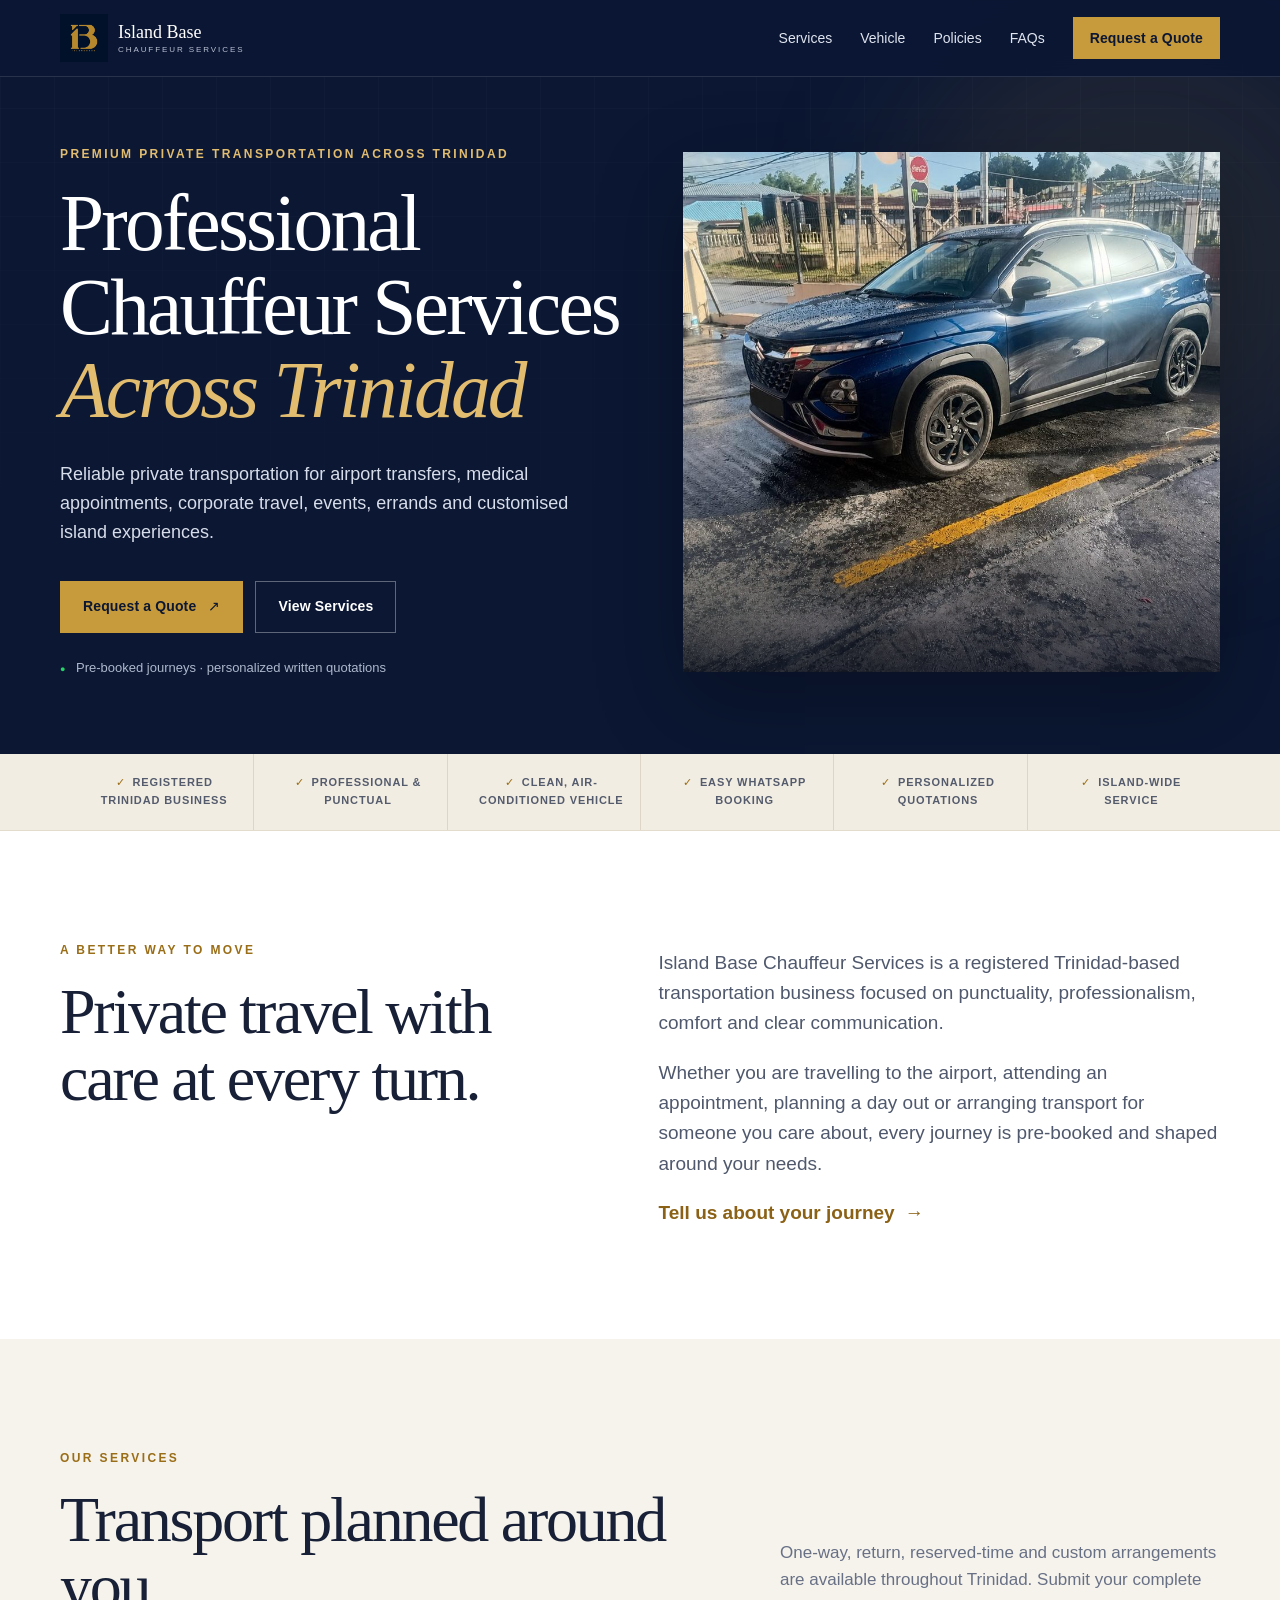
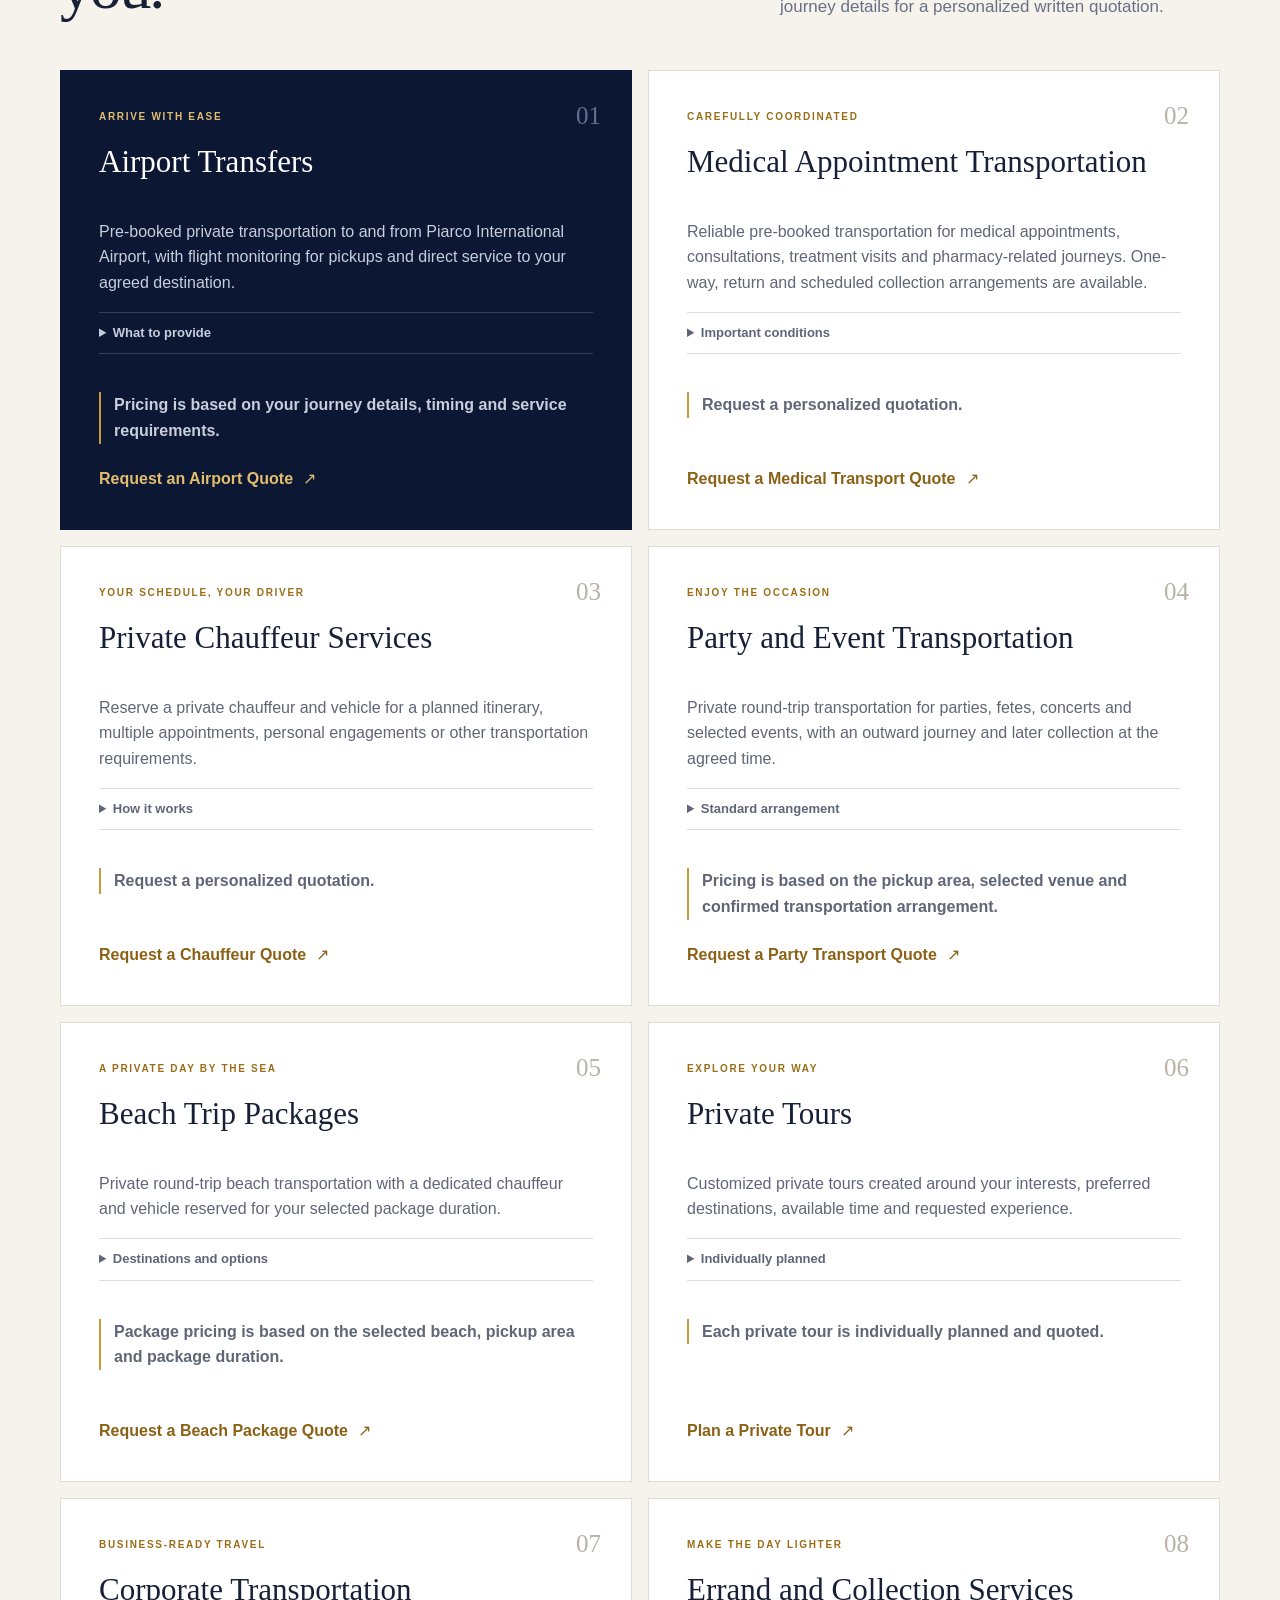
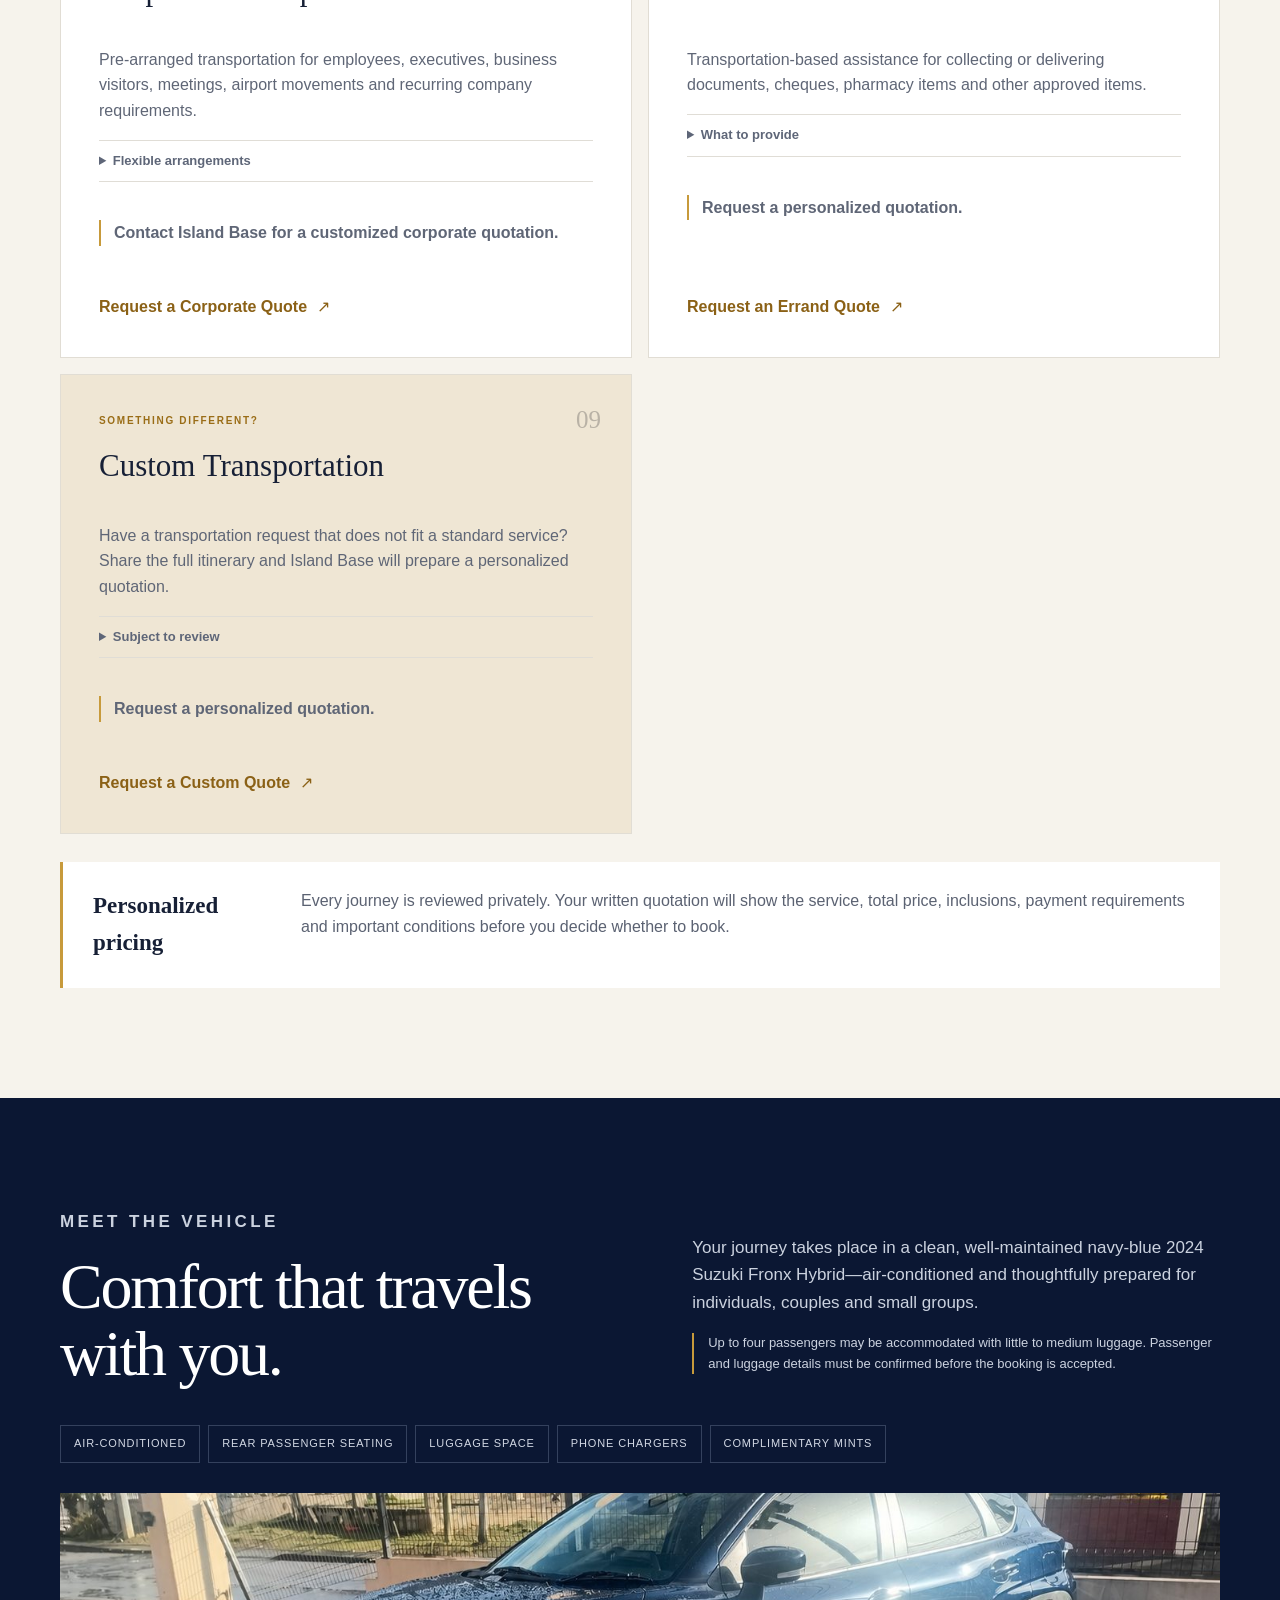
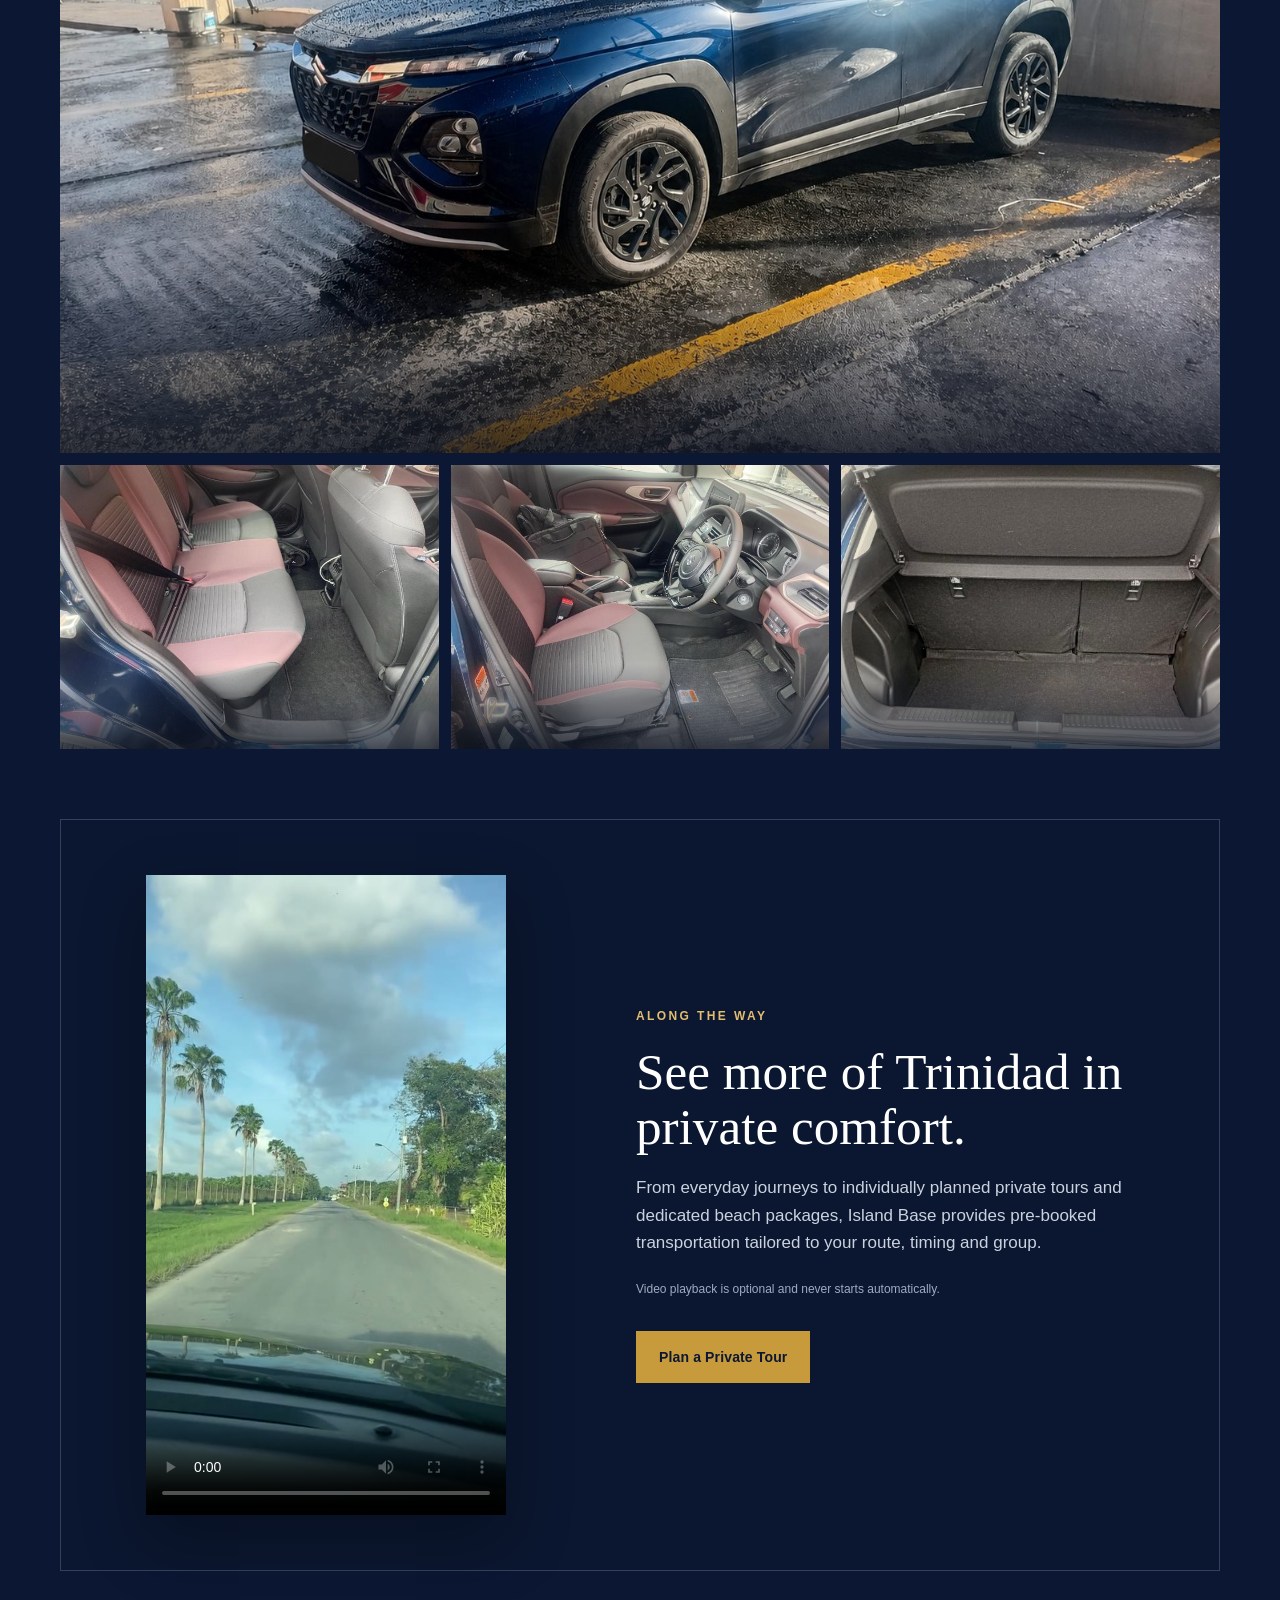
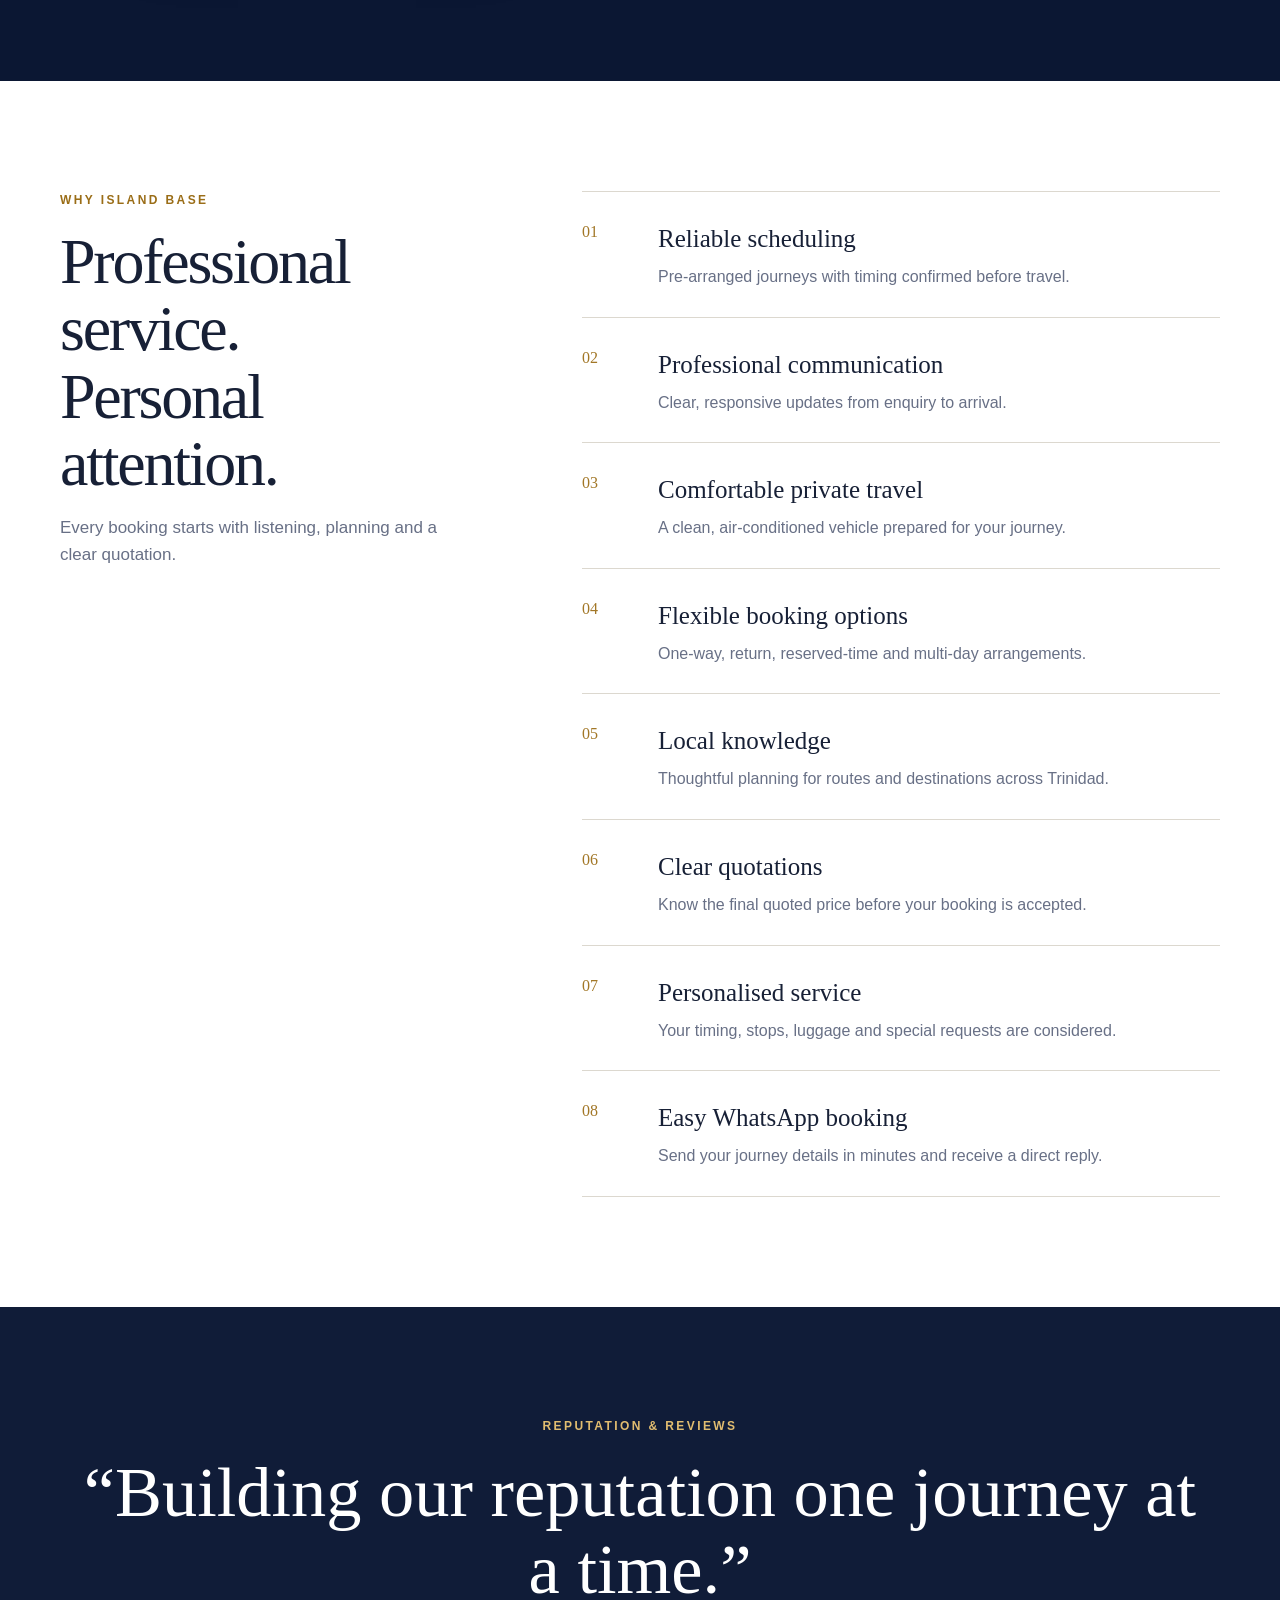
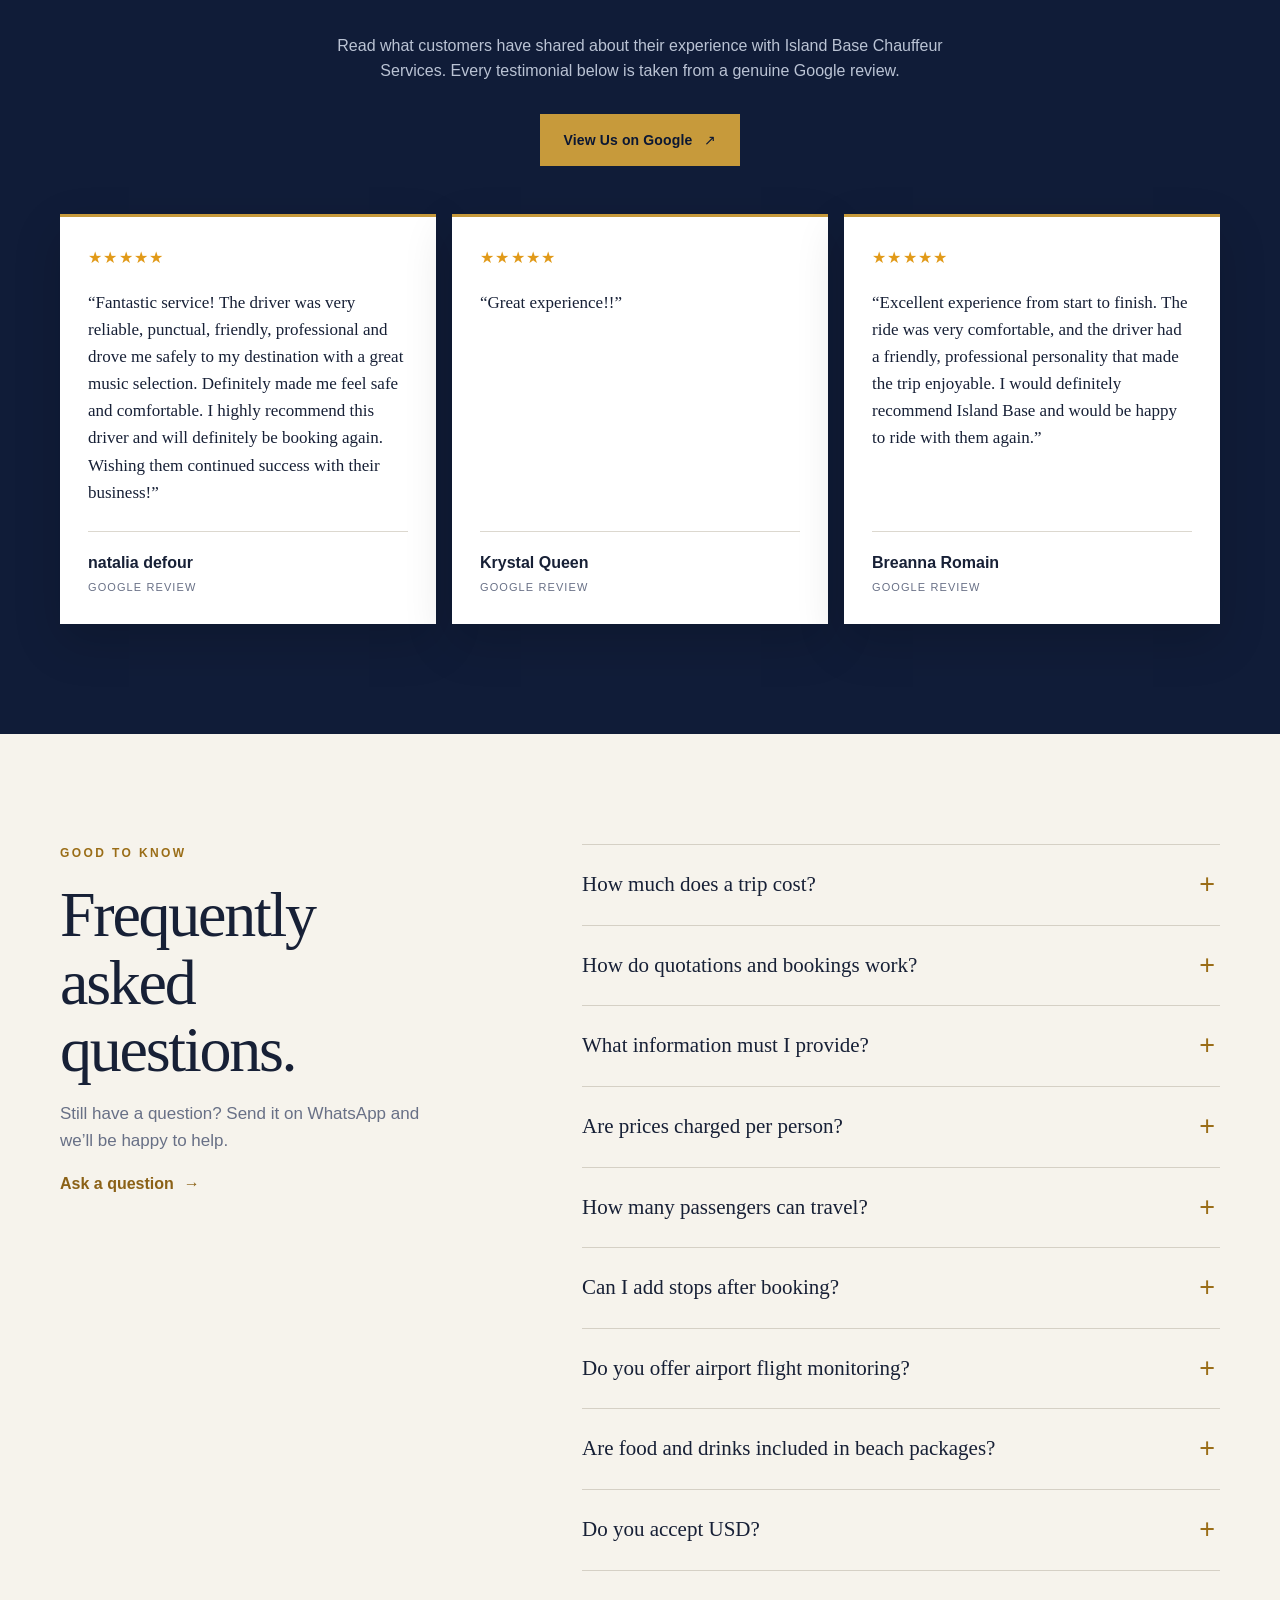
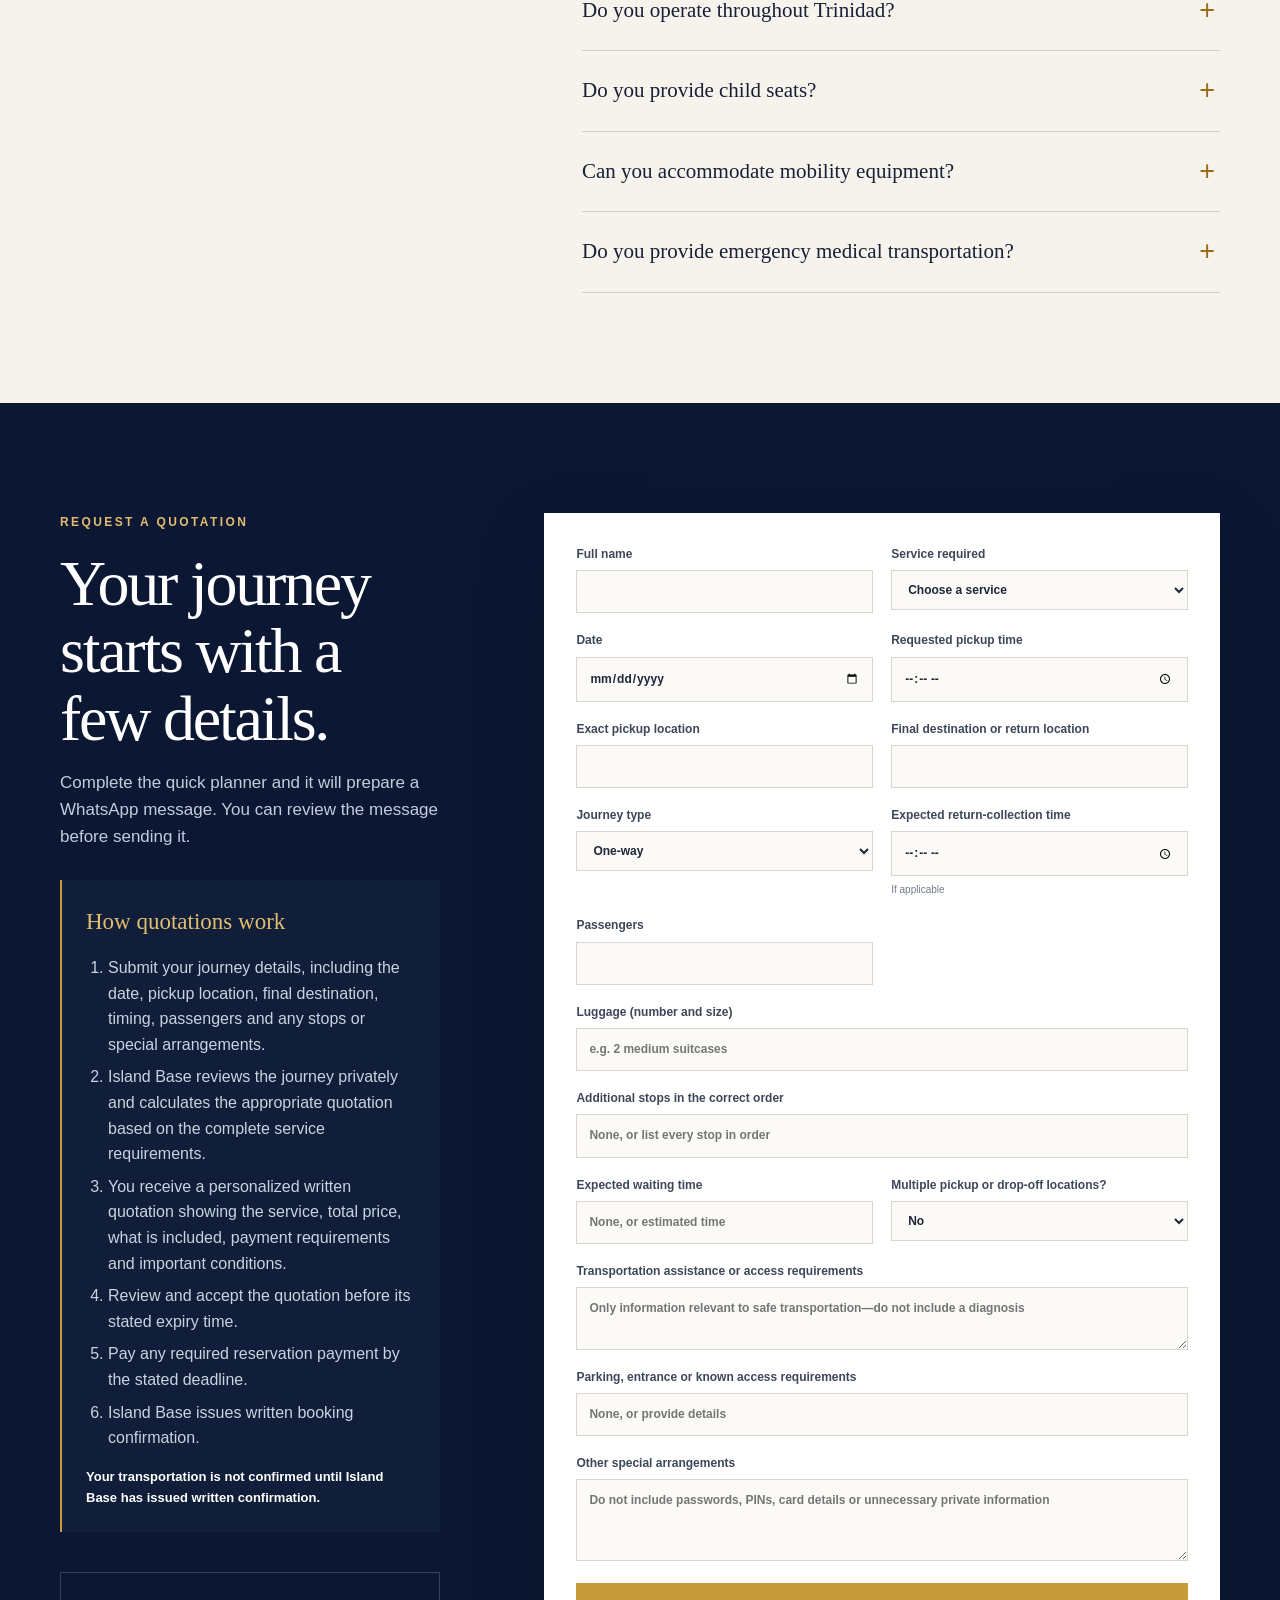
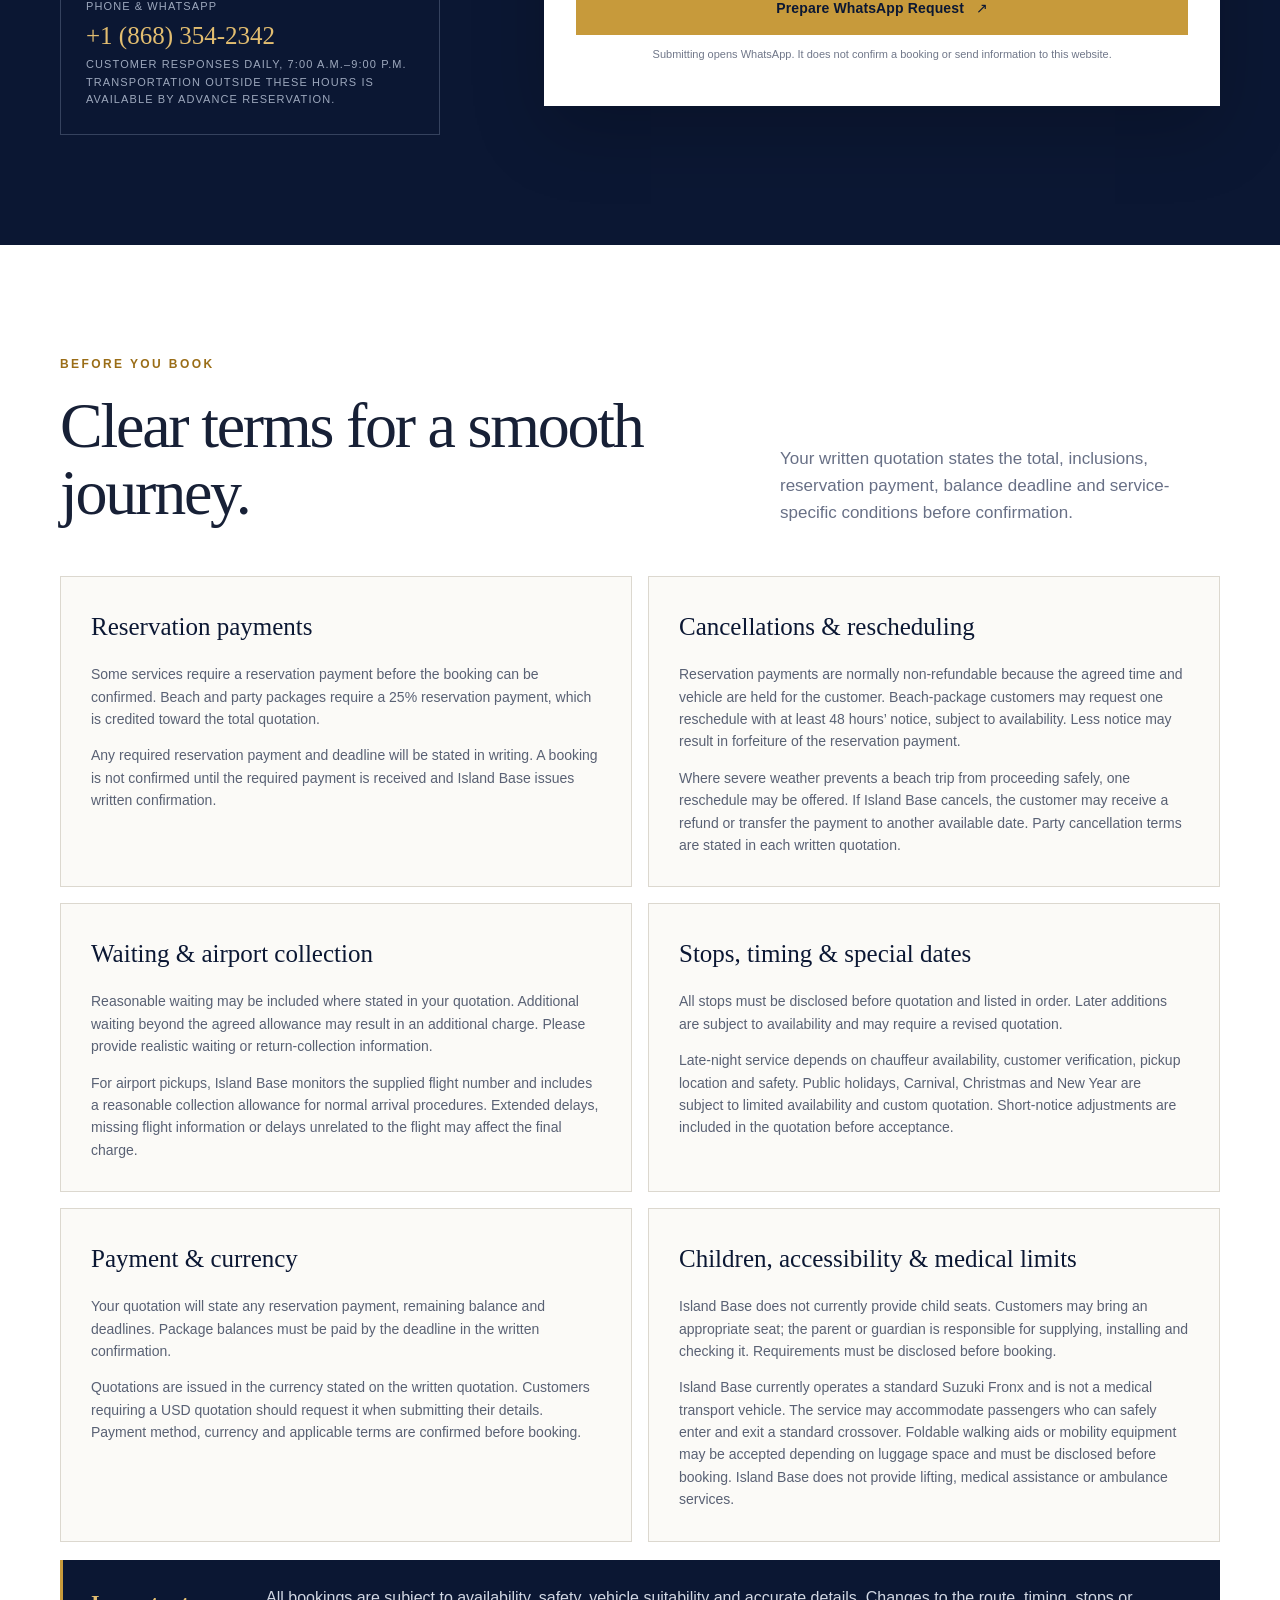
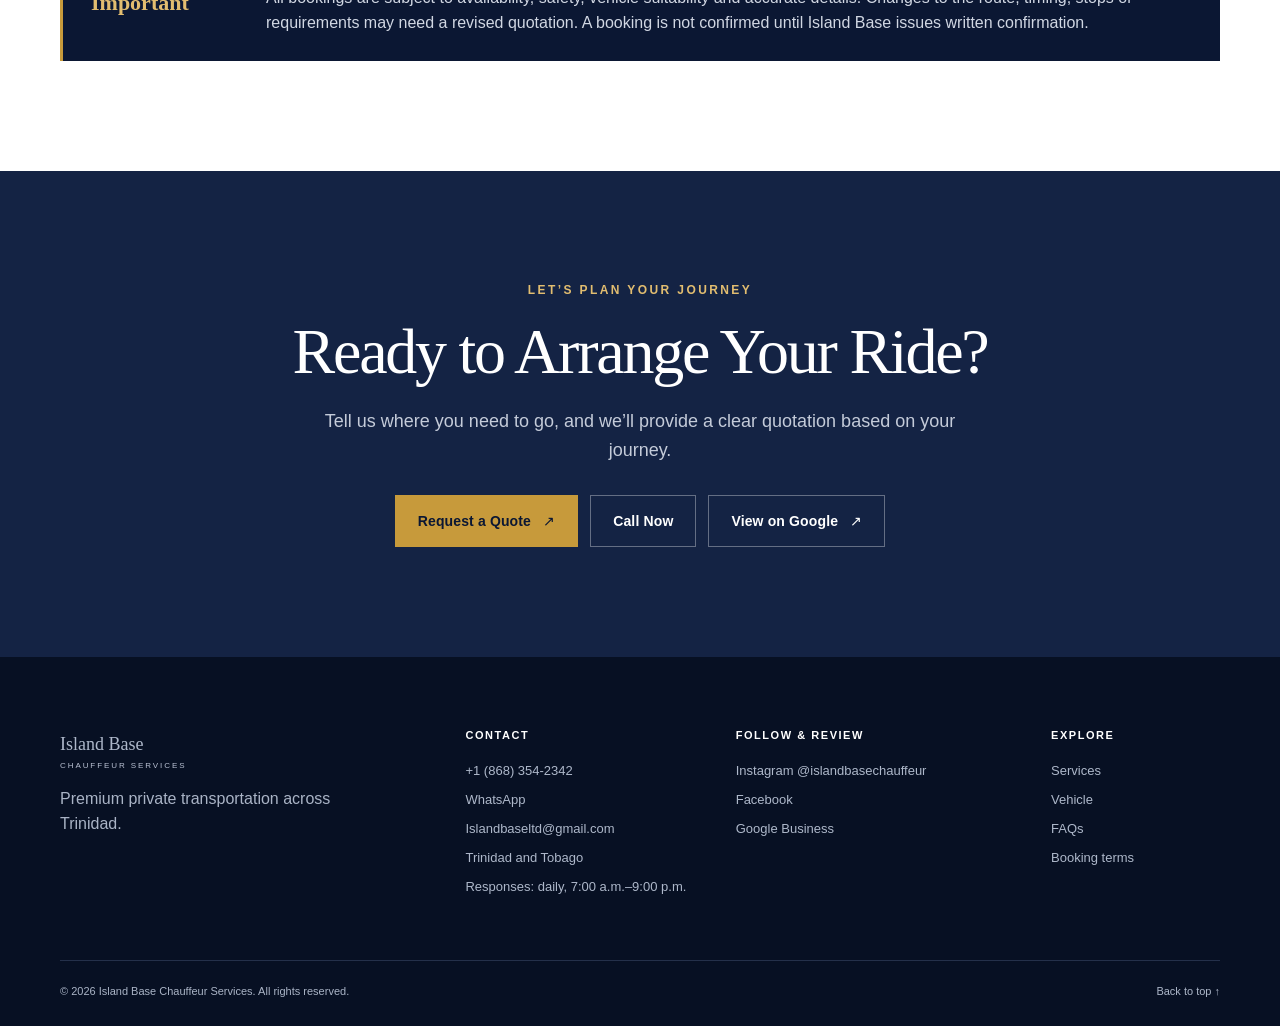
==== commit 5f5e2086: "Remove photo and video captions" ====
--- a/index.html
+++ b/index.html
@@ -68,7 +68,7 @@
         <a href="#vehicle">Vehicle</a>
         <a href="#policies">Policies</a>
         <a href="#faq">FAQs</a>
-        <a class="button button-small button-gold js-whatsapp" href="#booking" data-service="a private ride">Request a Quote</a>
+        <a class="button button-small button-gold js-quote-form" href="#booking">Request a Quote</a>
       </nav>
     </div>
   </header>
@@ -82,14 +82,13 @@
           <h1 id="hero-title">Professional Chauffeur Services <em>Across Trinidad</em></h1>
           <p class="hero-lede">Reliable private transportation for airport transfers, medical appointments, corporate travel, events, errands and customised island experiences.</p>
           <div class="button-row">
-            <a class="button button-gold js-whatsapp" href="#booking" data-service="a private ride">Request a Quote <span aria-hidden="true">↗</span></a>
+            <a class="button button-gold js-quote-form" href="#booking">Request a Quote <span aria-hidden="true">↗</span></a>
             <a class="button button-outline" href="#services">View Services</a>
           </div>
           <p class="hero-note"><span aria-hidden="true">●</span> Pre-booked journeys · personalized written quotations</p>
         </div>
         <figure class="hero-photo real-photo">
           <img src="assets/vehicle/hero-vehicle.jpg" alt="Navy-blue Island Base Suzuki Fronx prepared for a private journey in Trinidad" width="1200" height="900" fetchpriority="high">
-          <figcaption>Actual Island Base vehicle · number plate concealed for privacy</figcaption>
         </figure>
       </div>
     </section>
@@ -114,7 +113,7 @@
         <div class="prose">
           <p>Island Base Chauffeur Services is a registered Trinidad-based transportation business focused on punctuality, professionalism, comfort and clear communication.</p>
           <p>Whether you are travelling to the airport, attending an appointment, planning a day out or arranging transport for someone you care about, every journey is pre-booked and shaped around your needs.</p>
-          <a class="text-link js-whatsapp" href="#booking" data-service="a personalised journey">Tell us about your journey <span aria-hidden="true">→</span></a>
+          <a class="text-link js-quote-form" href="#booking">Tell us about your journey <span aria-hidden="true">→</span></a>
         </div>
       </div>
     </section>
@@ -132,7 +131,7 @@
             <p>Pre-booked private transportation to and from Piarco International Airport, with flight monitoring for pickups and direct service to your agreed destination.</p>
             <details><summary>What to provide</summary><p>Share the flight number, pickup location, destination, time, passenger count, luggage and every additional stop or pickup location.</p></details>
             <p class="quote-line">Pricing is based on your journey details, timing and service requirements.</p>
-            <a class="card-link js-whatsapp" href="#booking" data-service="Airport Transfer">Request an Airport Quote <span>↗</span></a>
+            <a class="card-link js-quote-form" href="#booking" data-service="Airport Transfer">Request an Airport Quote <span>↗</span></a>
           </article>
 
           <article class="service-card">
@@ -140,7 +139,7 @@
             <p>Reliable pre-booked transportation for medical appointments, consultations, treatment visits and pharmacy-related journeys. One-way, return and scheduled collection arrangements are available.</p>
             <details><summary>Important conditions</summary><p>No diagnosis is required. Island Base is a non-emergency transportation provider and does not provide clinical assistance, medical supervision or wheelchair-accessible transport.</p></details>
             <p class="quote-line">Request a personalized quotation.</p>
-            <a class="card-link js-whatsapp" href="#booking" data-service="Medical Appointment Transportation">Request a Medical Transport Quote <span>↗</span></a>
+            <a class="card-link js-quote-form" href="#booking" data-service="Medical Appointment Transportation">Request a Medical Transport Quote <span>↗</span></a>
           </article>
 
           <article class="service-card">
@@ -148,7 +147,7 @@
             <p>Reserve a private chauffeur and vehicle for a planned itinerary, multiple appointments, personal engagements or other transportation requirements.</p>
             <details><summary>How it works</summary><p>The quotation considers the complete itinerary, reservation time, driving, agreed waiting and stops. Extensions or changes are subject to availability and may require a revised quotation.</p></details>
             <p class="quote-line">Request a personalized quotation.</p>
-            <a class="card-link js-whatsapp" href="#booking" data-service="Private Chauffeur Services">Request a Chauffeur Quote <span>↗</span></a>
+            <a class="card-link js-quote-form" href="#booking" data-service="Private Chauffeur Services">Request a Chauffeur Quote <span>↗</span></a>
           </article>
 
           <article class="service-card">
@@ -156,7 +155,7 @@
             <p>Private round-trip transportation for parties, fetes, concerts and selected events, with an outward journey and later collection at the agreed time.</p>
             <details><summary>Standard arrangement</summary><p>One pickup location, venue drop-off, later collection and return to the original pickup for up to four passengers. Additional locations, protected dates and unlisted venues require a custom quotation.</p></details>
             <p class="quote-line">Pricing is based on the pickup area, selected venue and confirmed transportation arrangement.</p>
-            <a class="card-link js-whatsapp" href="#booking" data-service="Party and Event Transportation">Request a Party Transport Quote <span>↗</span></a>
+            <a class="card-link js-quote-form" href="#booking" data-service="Party and Event Transportation">Request a Party Transport Quote <span>↗</span></a>
           </article>
 
           <article class="service-card">
@@ -164,7 +163,7 @@
             <p>Private round-trip beach transportation with a dedicated chauffeur and vehicle reserved for your selected package duration.</p>
             <details><summary>Destinations and options</summary><ul><li>Macqueripe, Maracas and Las Cuevas: half-day or full-day options</li><li>Salybia and Toco: full-day only</li><li>Food, drinks, chairs, umbrellas, fees, parking and activities are not included unless quoted</li></ul></details>
             <p class="quote-line">Package pricing is based on the selected beach, pickup area and package duration.</p>
-            <a class="card-link js-whatsapp" href="#booking" data-service="Beach Trip Package">Request a Beach Package Quote <span>↗</span></a>
+            <a class="card-link js-quote-form" href="#booking" data-service="Beach Trip Package">Request a Beach Package Quote <span>↗</span></a>
           </article>
 
           <article class="service-card">
@@ -172,7 +171,7 @@
             <p>Customized private tours created around your interests, preferred destinations, available time and requested experience.</p>
             <details><summary>Individually planned</summary><p>Only items listed in the tour proposal are included. Food, drinks, admission, parking, activities and attraction fees are excluded unless specifically stated.</p></details>
             <p class="quote-line">Each private tour is individually planned and quoted.</p>
-            <a class="card-link js-whatsapp" href="#booking" data-service="Private Tour">Plan a Private Tour <span>↗</span></a>
+            <a class="card-link js-quote-form" href="#booking" data-service="Private Tour">Plan a Private Tour <span>↗</span></a>
           </article>
 
           <article class="service-card">
@@ -180,7 +179,7 @@
             <p>Pre-arranged transportation for employees, executives, business visitors, meetings, airport movements and recurring company requirements.</p>
             <details><summary>Flexible arrangements</summary><p>One-time and recurring service is available. Invoices or receipts can be provided on request; credit terms require prior written approval.</p></details>
             <p class="quote-line">Contact Island Base for a customized corporate quotation.</p>
-            <a class="card-link js-whatsapp" href="#booking" data-service="Corporate Transportation">Request a Corporate Quote <span>↗</span></a>
+            <a class="card-link js-quote-form" href="#booking" data-service="Corporate Transportation">Request a Corporate Quote <span>↗</span></a>
           </article>
 
           <article class="service-card">
@@ -188,7 +187,7 @@
             <p>Transportation-based assistance for collecting or delivering documents, cheques, pharmacy items and other approved items.</p>
             <details><summary>What to provide</summary><p>List every stop in order and explain any entry, waiting, collection or transaction requirement. Restricted, unsafe, illegal or unusually valuable items may be declined.</p></details>
             <p class="quote-line">Request a personalized quotation.</p>
-            <a class="card-link js-whatsapp" href="#booking" data-service="Errand and Collection Services">Request an Errand Quote <span>↗</span></a>
+            <a class="card-link js-quote-form" href="#booking" data-service="Errand and Collection Services">Request an Errand Quote <span>↗</span></a>
           </article>
 
           <article class="service-card custom-card">
@@ -196,7 +195,7 @@
             <p>Have a transportation request that does not fit a standard service? Share the full itinerary and Island Base will prepare a personalized quotation.</p>
             <details><summary>Subject to review</summary><p>Final acceptance depends on availability, safety, vehicle suitability and the complete operating requirements.</p></details>
             <p class="quote-line">Request a personalized quotation.</p>
-            <a class="card-link js-whatsapp" href="#booking" data-service="Custom Transportation">Request a Custom Quote <span>↗</span></a>
+            <a class="card-link js-quote-form" href="#booking" data-service="Custom Transportation">Request a Custom Quote <span>↗</span></a>
           </article>
         </div>
 
@@ -212,10 +211,10 @@
         </div>
         <div class="vehicle-features" aria-label="Vehicle features"><span>Air-conditioned</span><span>Rear passenger seating</span><span>Luggage space</span><span>Phone chargers</span><span>Complimentary mints</span></div>
         <div class="gallery">
-          <figure class="gallery-main real-photo"><img src="assets/vehicle/exterior-side-plate-hidden.jpg" alt="Full exterior view of the navy-blue Island Base Suzuki Fronx in Trinidad with its registration plate concealed" width="1448" height="1086" loading="lazy"><figcaption>The actual Island Base vehicle · registration plate concealed</figcaption></figure>
-          <figure class="gallery-detail real-photo"><img src="assets/vehicle/rear-seats.jpg" alt="Comfortable rear passenger seating in the Island Base Suzuki Fronx" width="720" height="540" loading="lazy"><figcaption>Rear passenger seating</figcaption></figure>
-          <figure class="gallery-detail real-photo"><img src="assets/vehicle/front-cabin.jpg" alt="Front cabin and dashboard of the Island Base Suzuki Fronx" width="720" height="540" loading="lazy"><figcaption>Comfortable front cabin</figcaption></figure>
-          <figure class="gallery-detail gallery-luggage real-photo"><img src="assets/vehicle/luggage-area.jpg" alt="Open luggage compartment of the Island Base Suzuki Fronx" width="540" height="720" loading="lazy"><figcaption>Focused view of the luggage compartment</figcaption></figure>
+          <figure class="gallery-main real-photo"><img src="assets/vehicle/exterior-side-plate-hidden.jpg" alt="Full exterior view of the navy-blue Island Base Suzuki Fronx in Trinidad with its registration plate concealed" width="1448" height="1086" loading="lazy"></figure>
+          <figure class="gallery-detail real-photo"><img src="assets/vehicle/rear-seats.jpg" alt="Comfortable rear passenger seating in the Island Base Suzuki Fronx" width="720" height="540" loading="lazy"></figure>
+          <figure class="gallery-detail real-photo"><img src="assets/vehicle/front-cabin.jpg" alt="Front cabin and dashboard of the Island Base Suzuki Fronx" width="720" height="540" loading="lazy"></figure>
+          <figure class="gallery-detail gallery-luggage real-photo"><img src="assets/vehicle/luggage-area.jpg" alt="Open luggage compartment of the Island Base Suzuki Fronx" width="540" height="720" loading="lazy"></figure>
         </div>
         <div class="journey-media">
           <figure class="journey-video-frame">
@@ -223,14 +222,13 @@
               <source src="assets/video/trinidad-journey.mp4" type="video/mp4">
               Your browser does not support embedded video.
             </video>
-            <figcaption>Real journey footage from Trinidad</figcaption>
           </figure>
           <div class="journey-copy">
             <p class="eyebrow">Along the way</p>
             <h3>See more of Trinidad in private comfort.</h3>
             <p>From everyday journeys to individually planned private tours and dedicated beach packages, Island Base provides pre-booked transportation tailored to your route, timing and group.</p>
             <p class="journey-note">Video playback is optional and never starts automatically.</p>
-            <a class="button button-gold js-whatsapp" href="#booking" data-service="Private Tour">Plan a Private Tour</a>
+            <a class="button button-gold js-quote-form" href="#booking" data-service="Private Tour">Plan a Private Tour</a>
           </div>
         </div>
       </div>
@@ -347,7 +345,7 @@
     <section class="final-cta">
       <div class="shell final-cta-inner">
         <p class="eyebrow">Let’s plan your journey</p><h2>Ready to Arrange Your Ride?</h2><p>Tell us where you need to go, and we’ll provide a clear quotation based on your journey.</p>
-        <div class="button-row centered"><a class="button button-gold js-whatsapp" href="#booking" data-service="a private ride">Request a Quote <span>↗</span></a><a class="button button-outline" data-phone-link href="tel:+18683542342">Call Now</a><a class="button button-outline" data-social="google" href="https://maps.app.goo.gl/twVcr6Mb7LmG5ioC8" target="_blank" rel="noopener">View on Google <span>↗</span></a></div>
+        <div class="button-row centered"><a class="button button-gold js-quote-form" href="#booking">Request a Quote <span>↗</span></a><a class="button button-outline" data-phone-link href="tel:+18683542342">Call Now</a><a class="button button-outline" data-social="google" href="https://maps.app.goo.gl/twVcr6Mb7LmG5ioC8" target="_blank" rel="noopener">View on Google <span>↗</span></a></div>
       </div>
     </section>
   </main>
@@ -362,6 +360,6 @@
     <div class="shell footer-bottom"><span>© <span id="year"></span> Island Base Chauffeur Services. All rights reserved.</span><a href="#top">Back to top ↑</a></div>
   </footer>
 
-  <a class="mobile-whatsapp js-whatsapp" href="#booking" data-service="a private ride"><span aria-hidden="true">✦</span> Request a Quote</a>
+  <a class="mobile-whatsapp js-quote-form" href="#booking"><span aria-hidden="true">✦</span> Request a Quote</a>
 </body>
 </html>
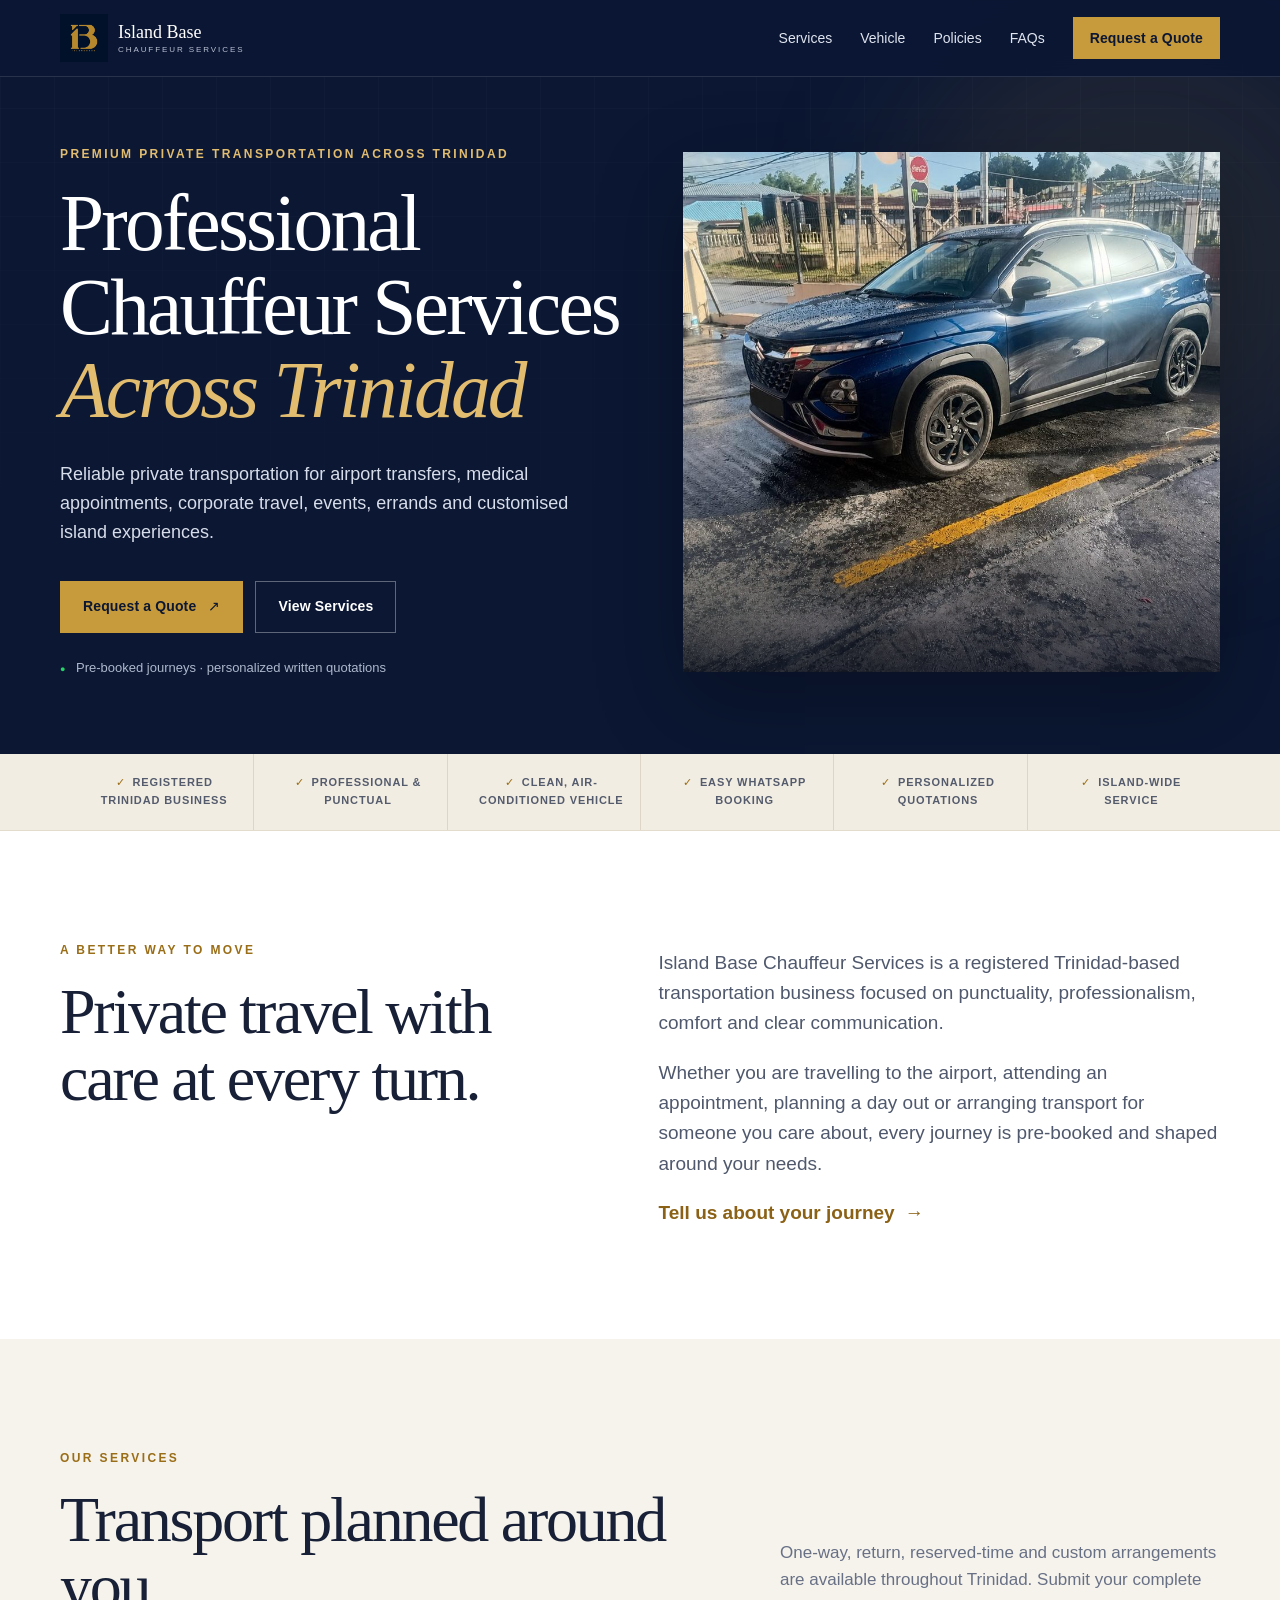
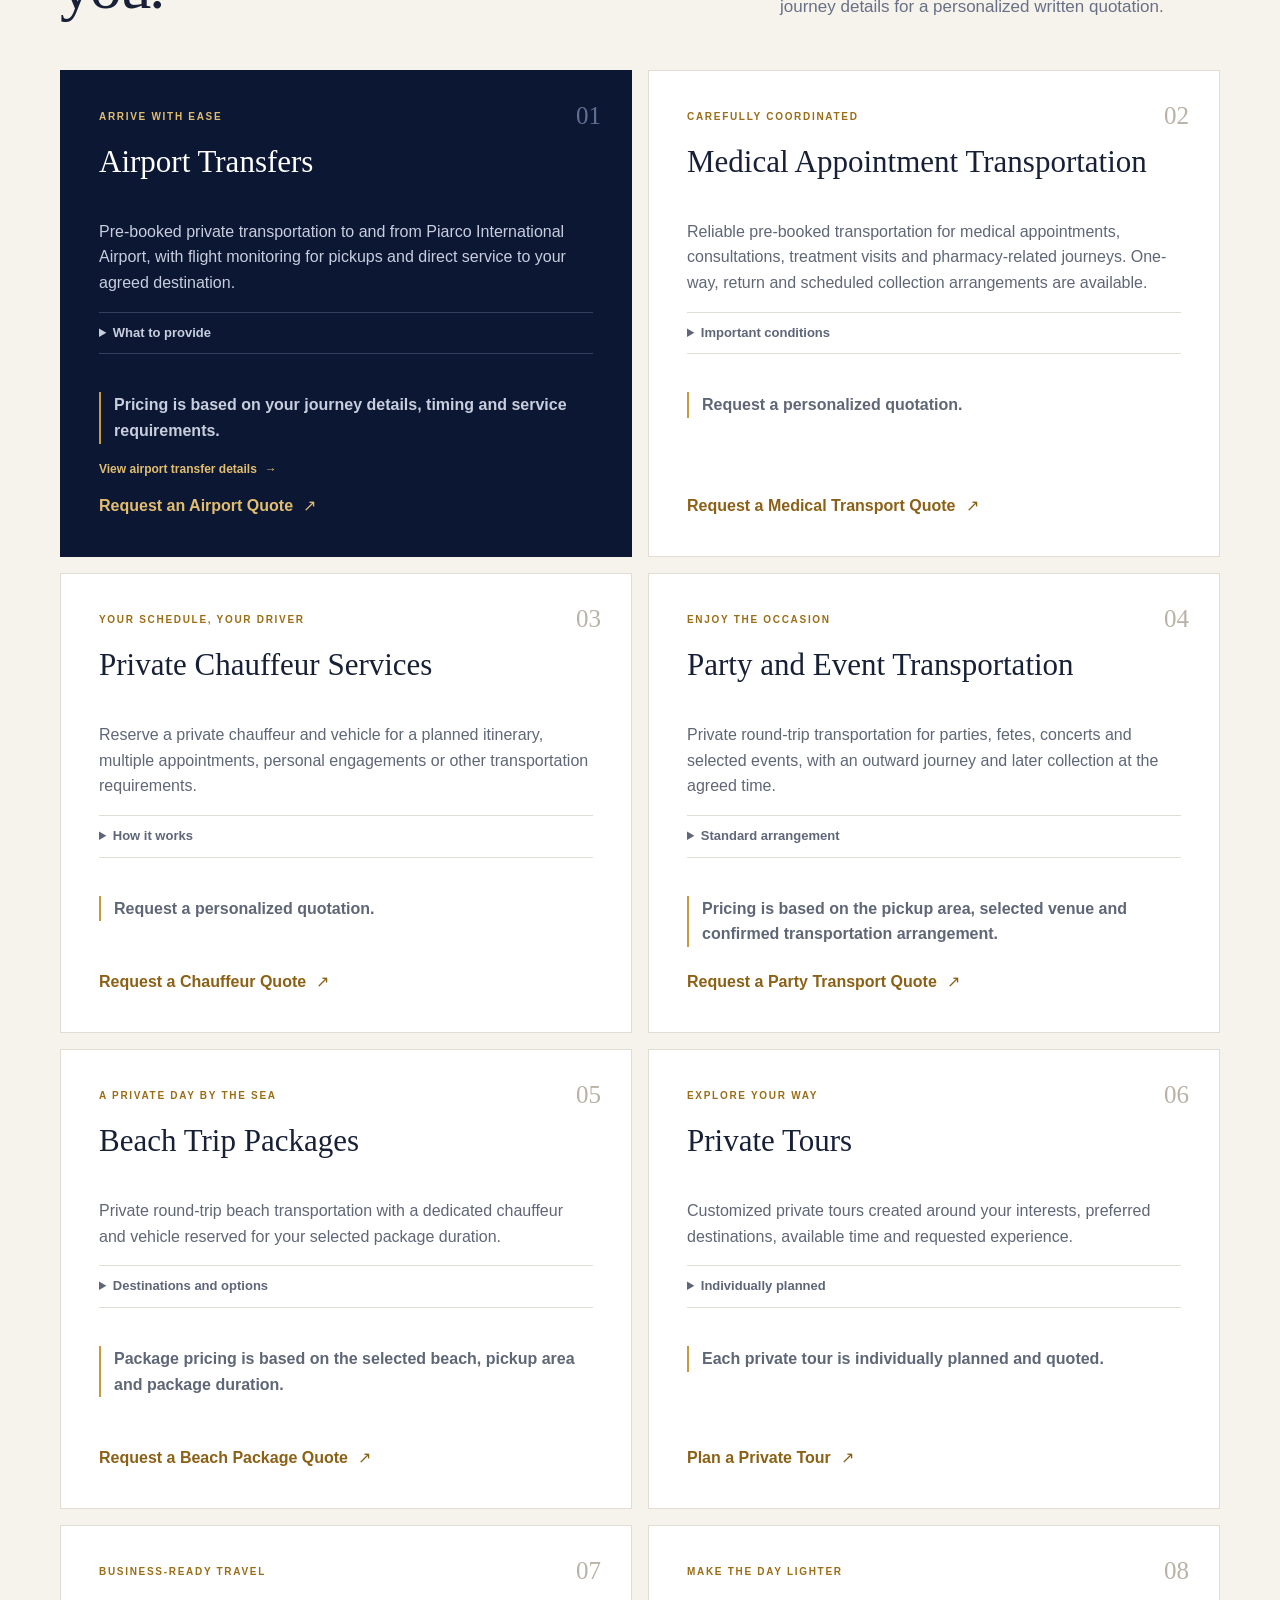
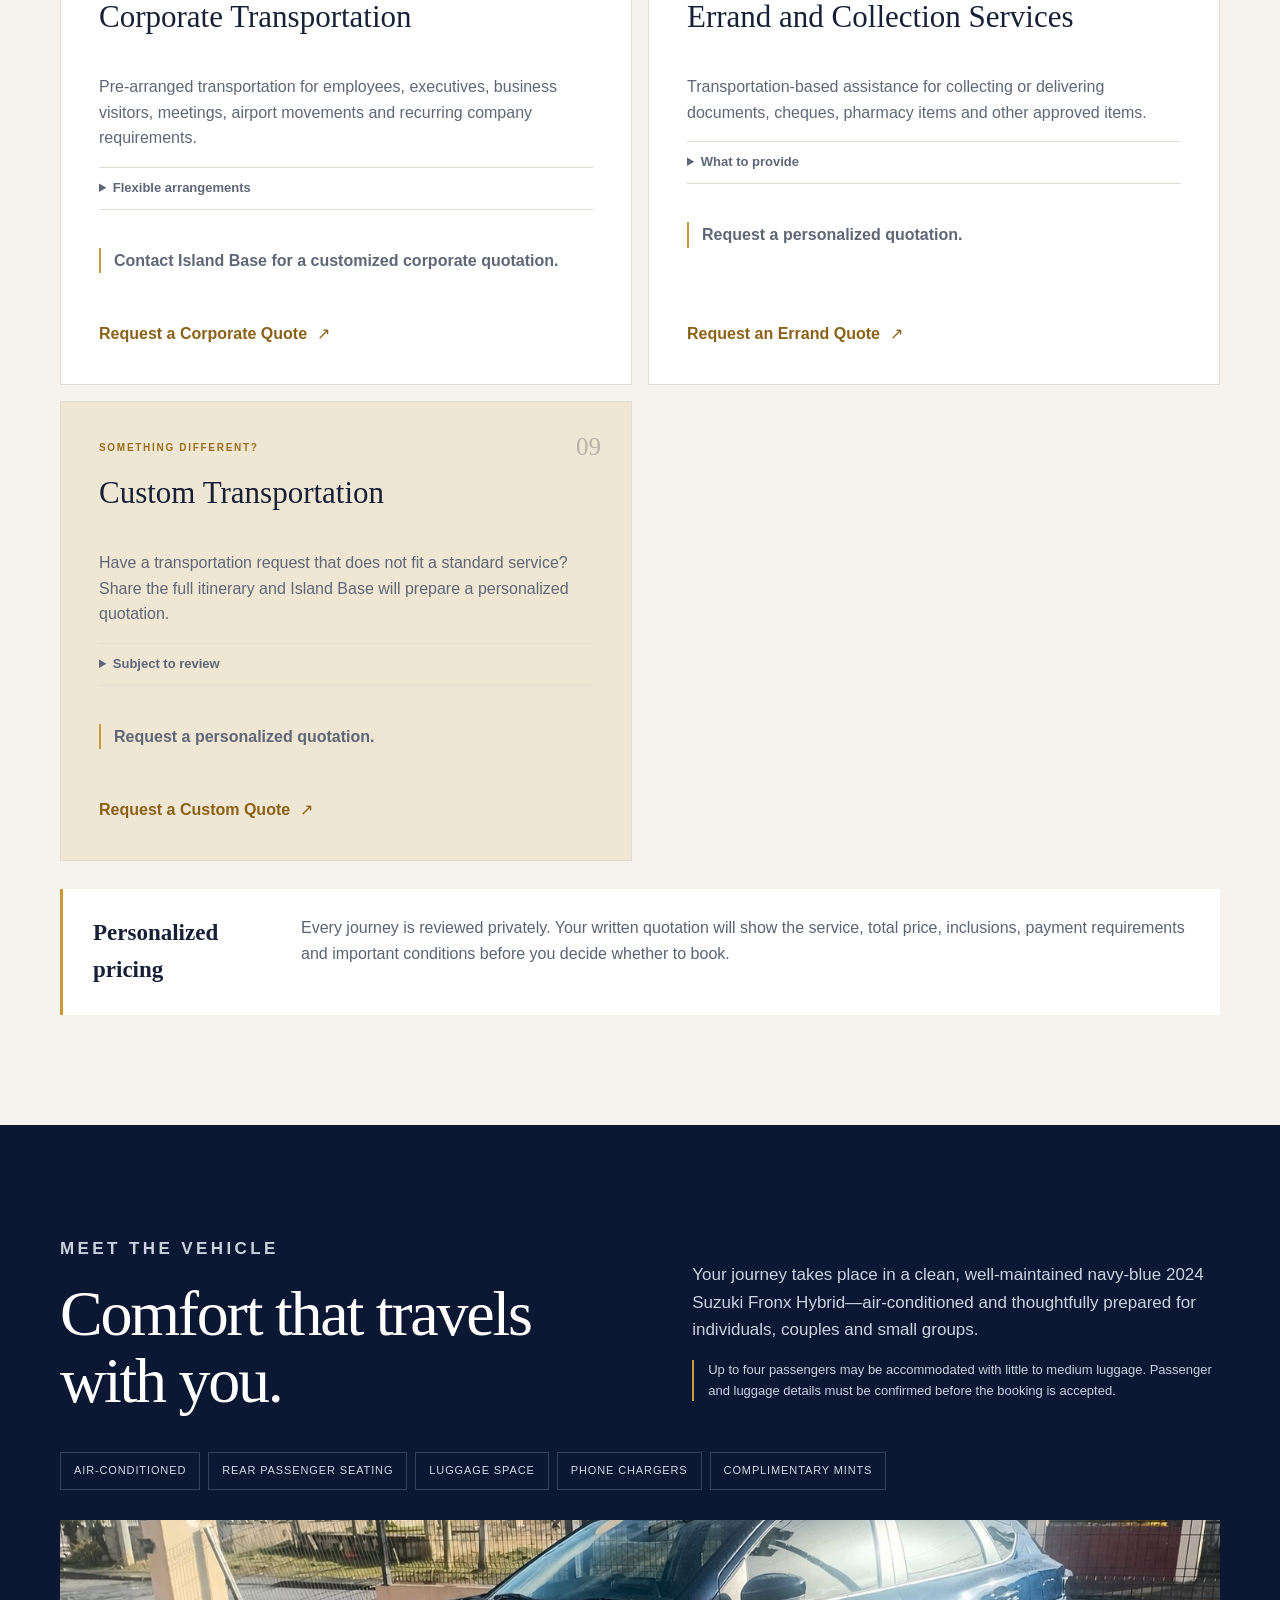
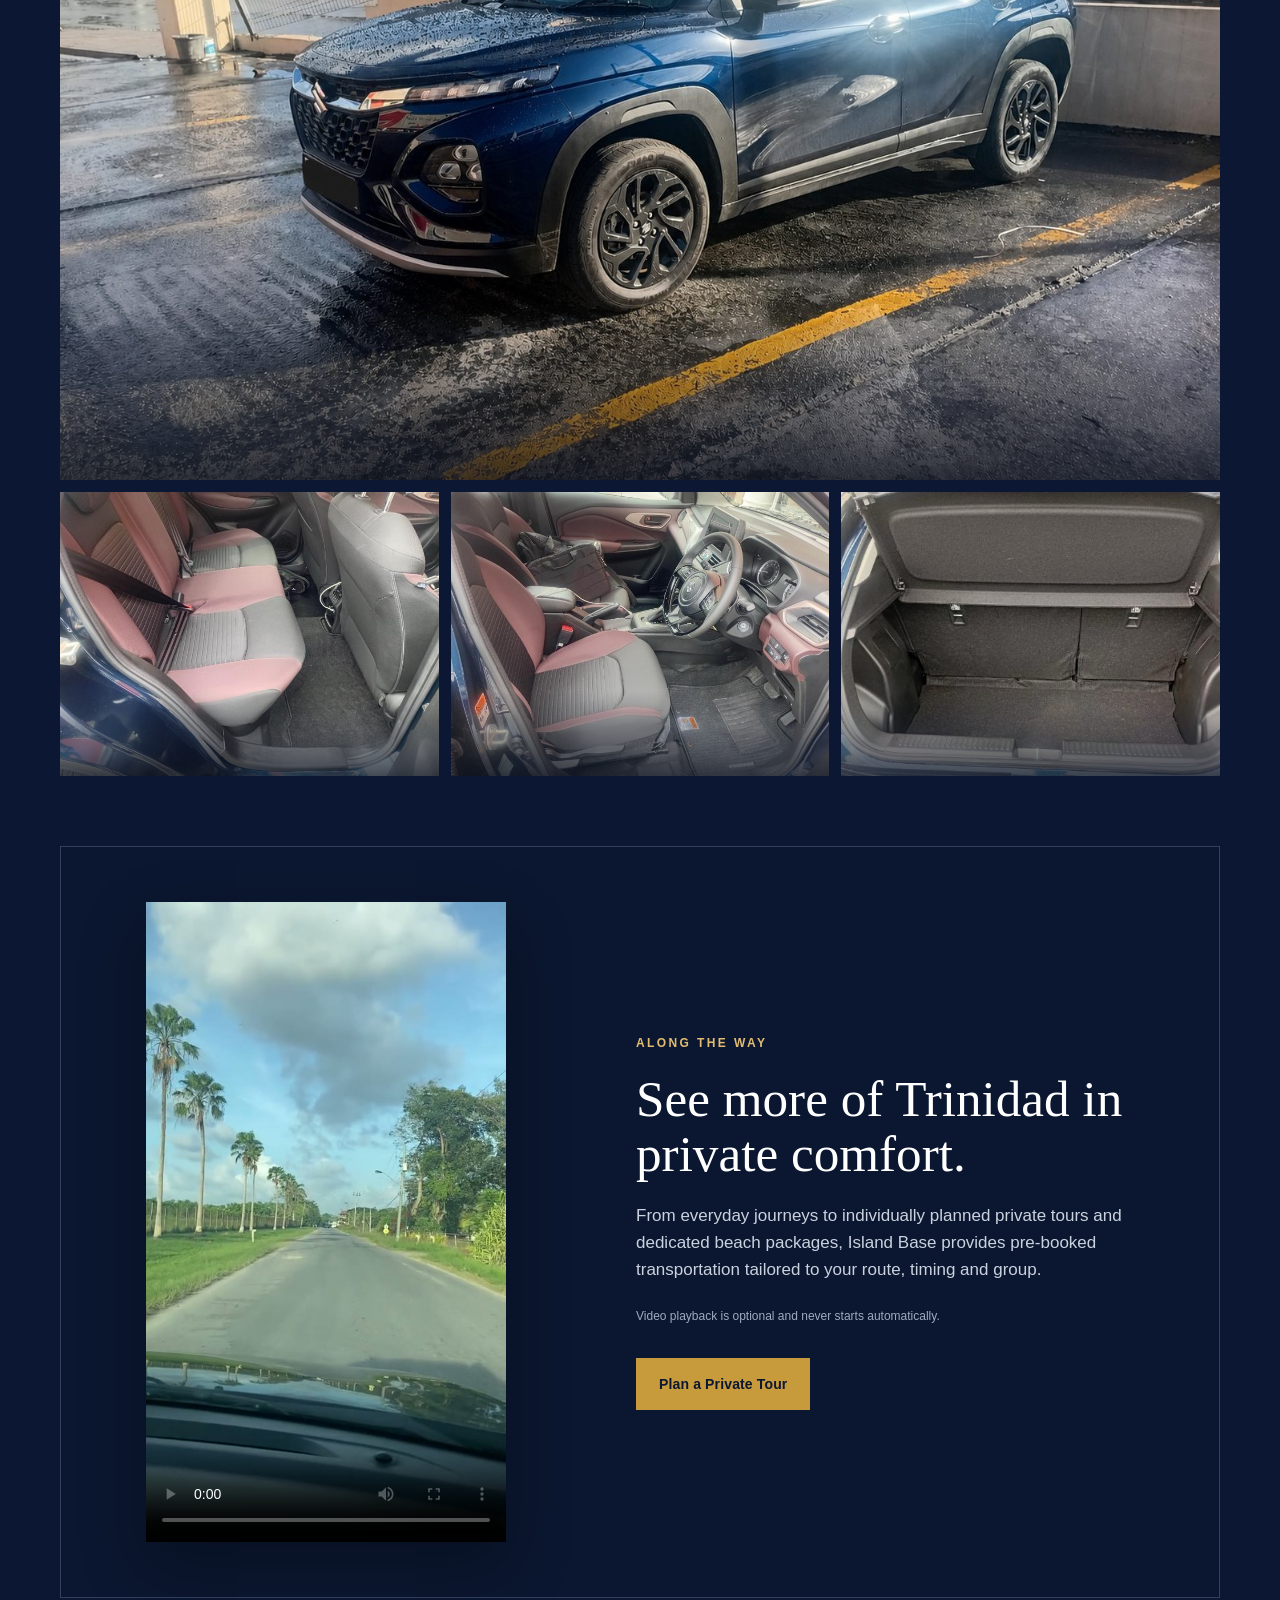
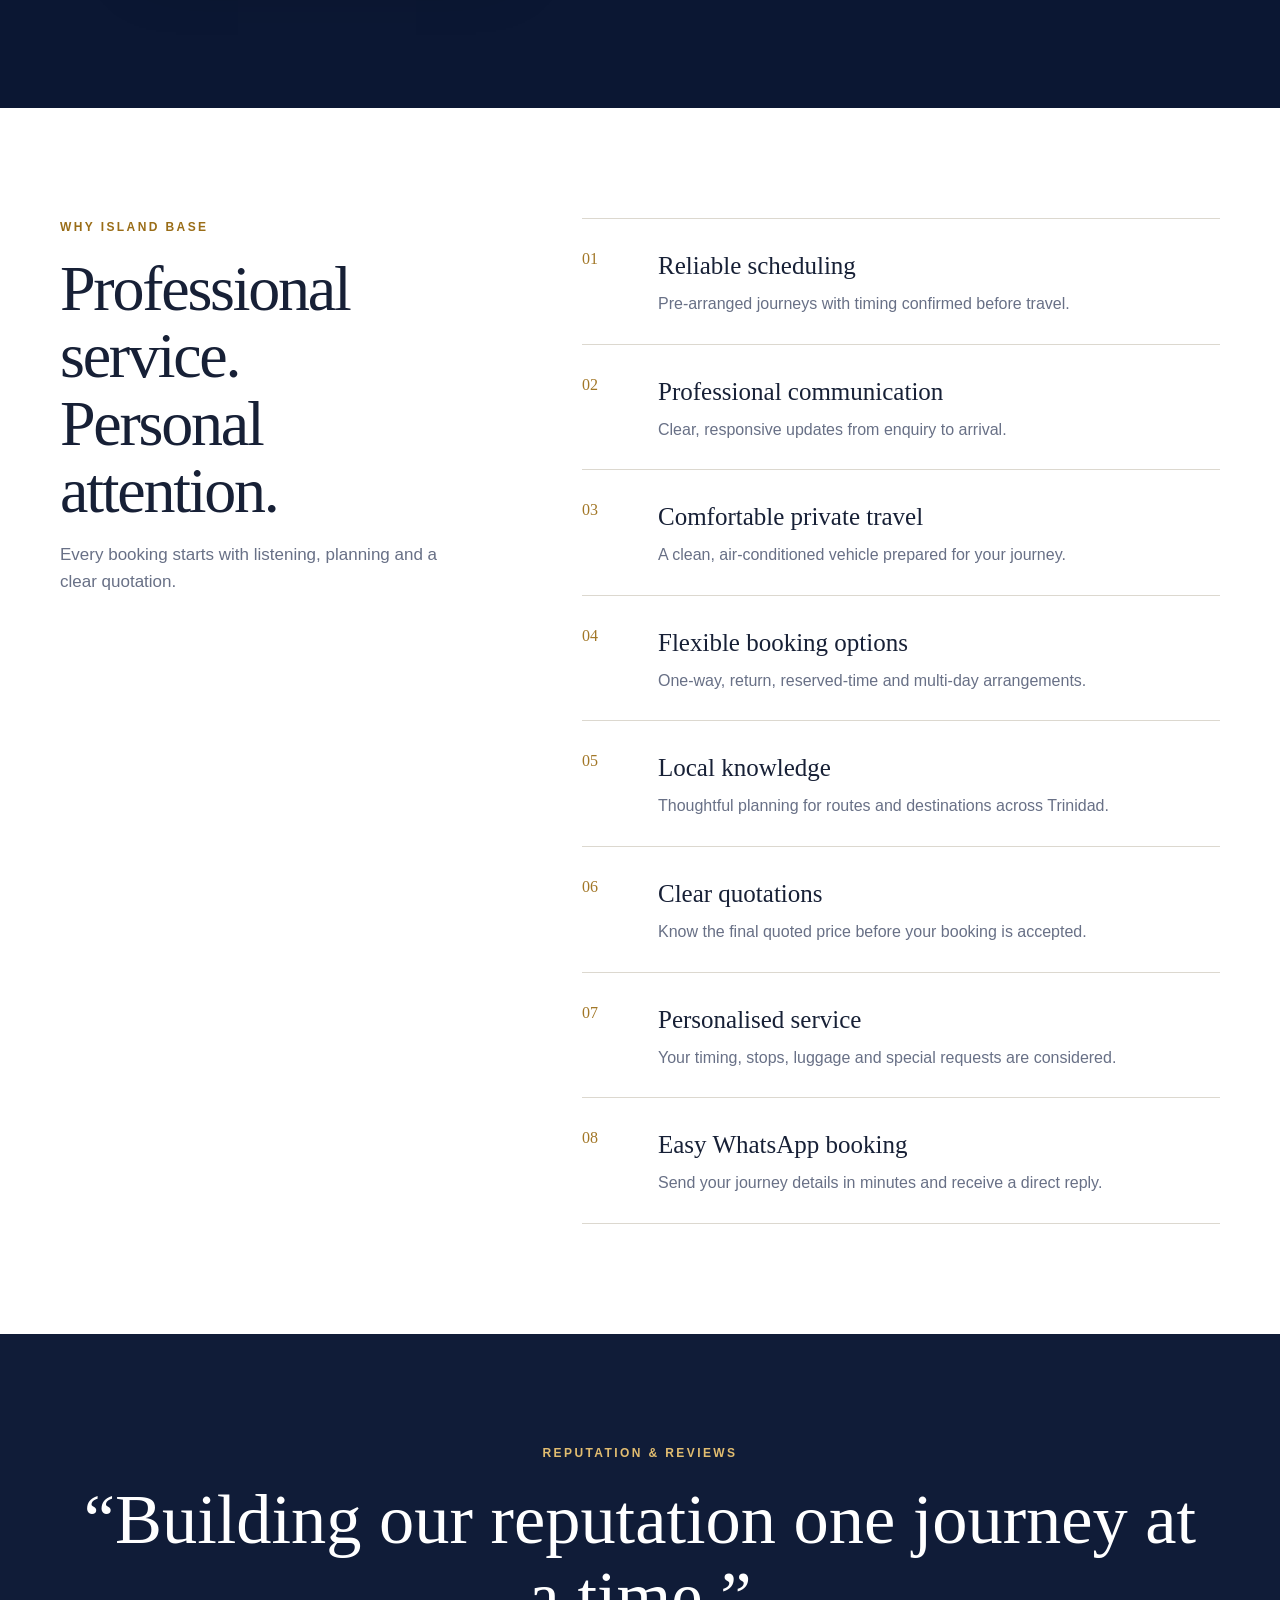
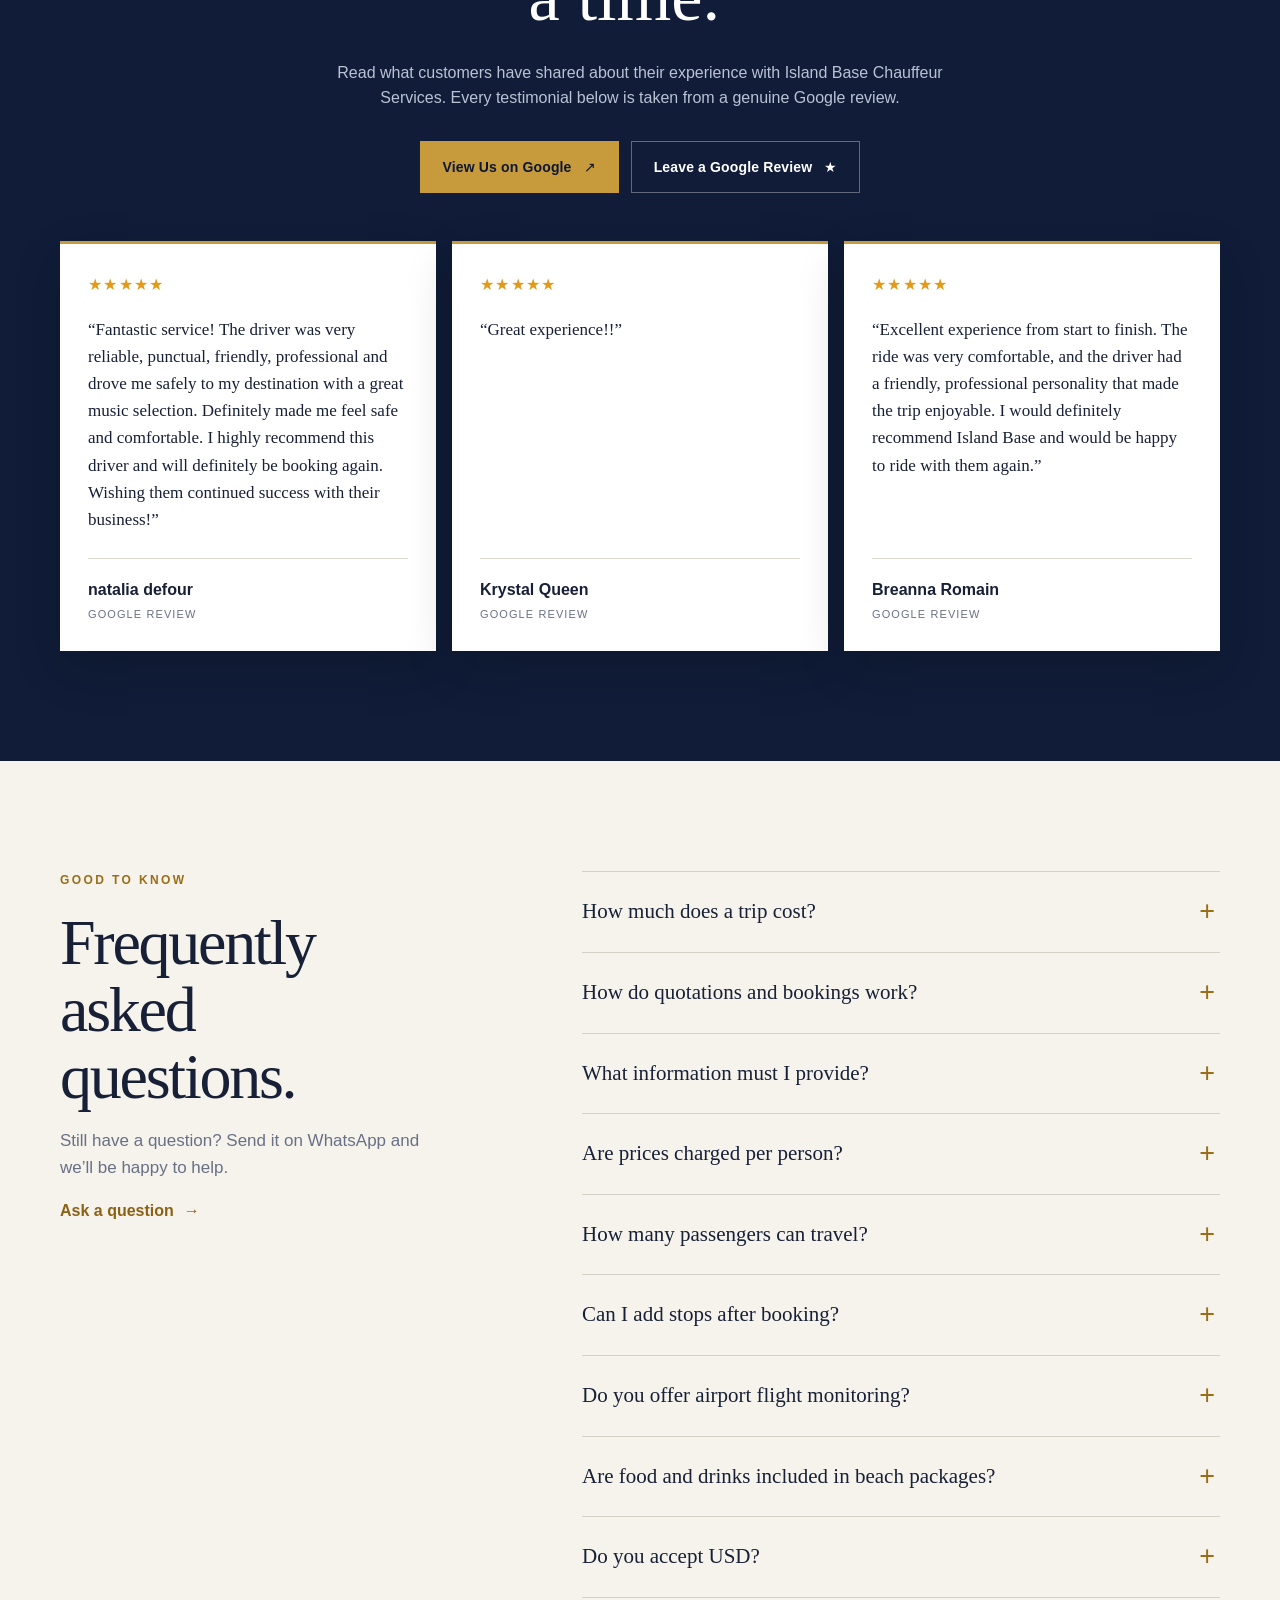
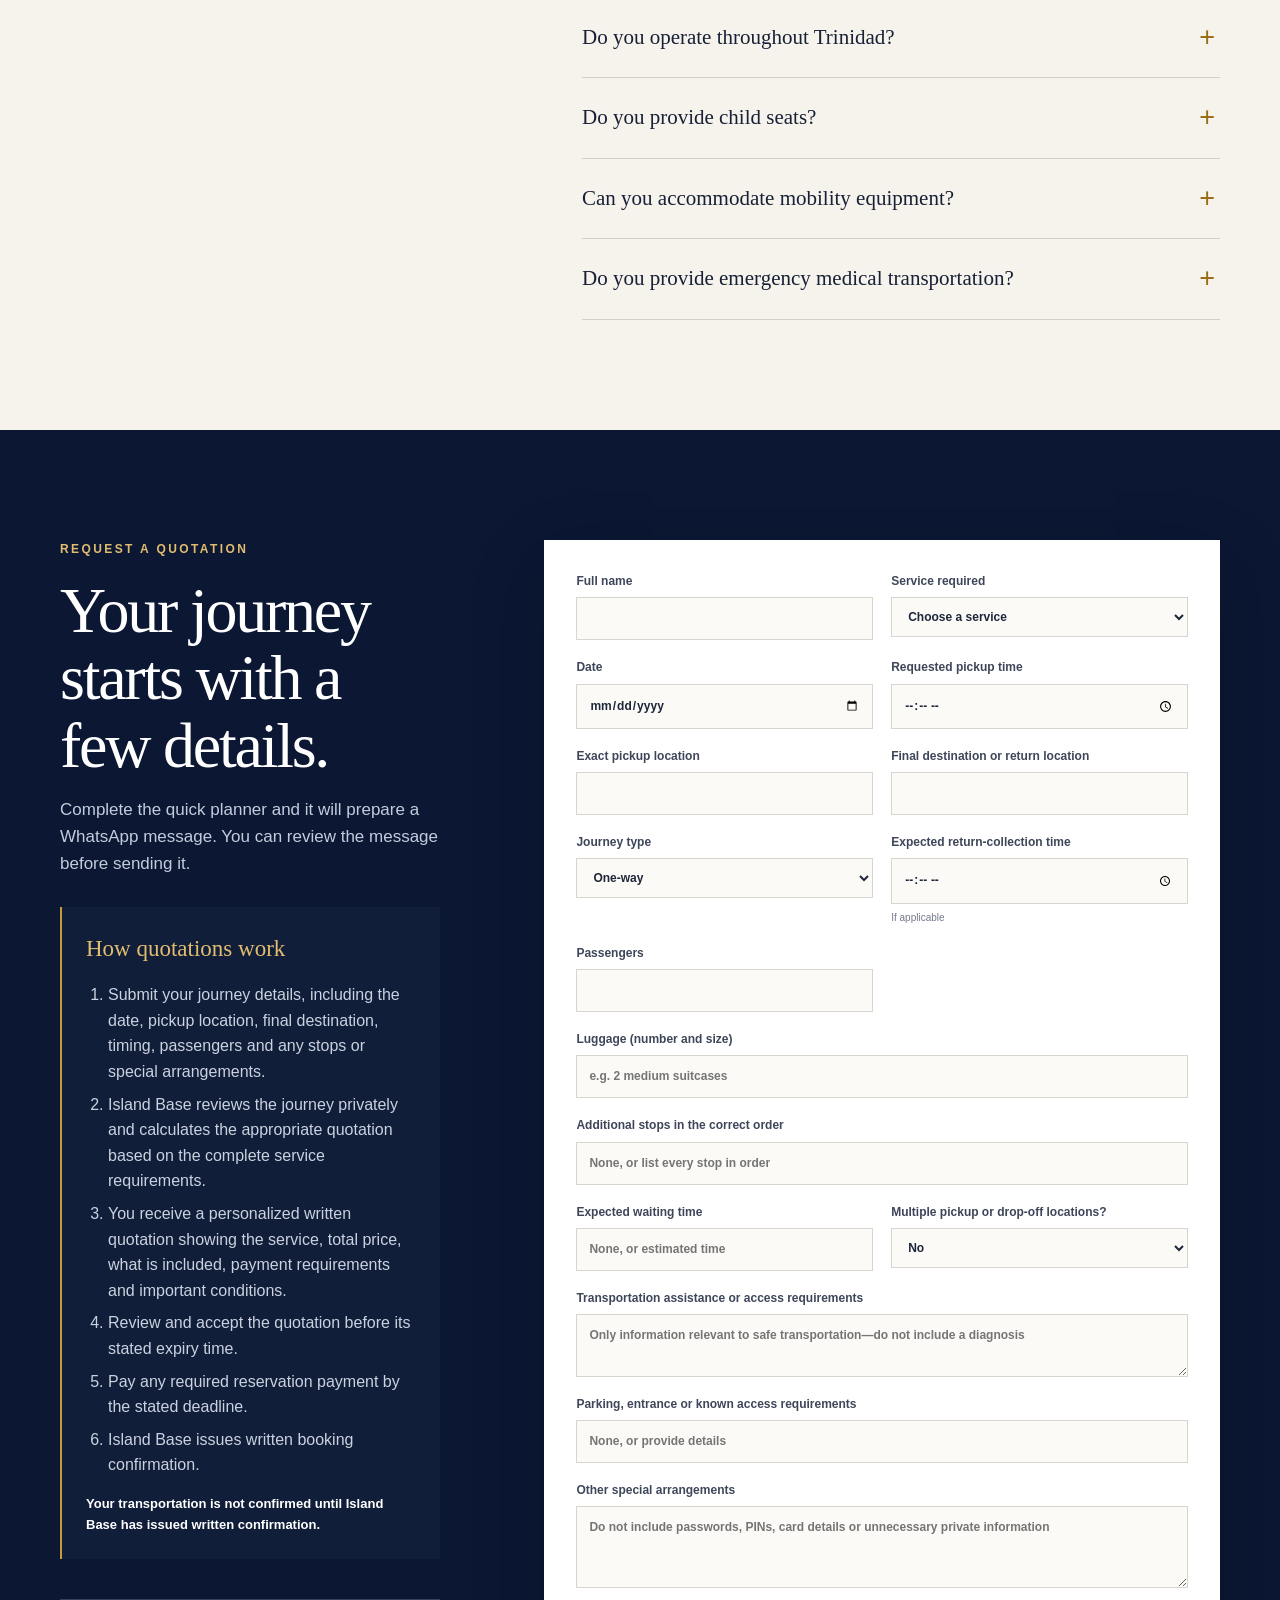
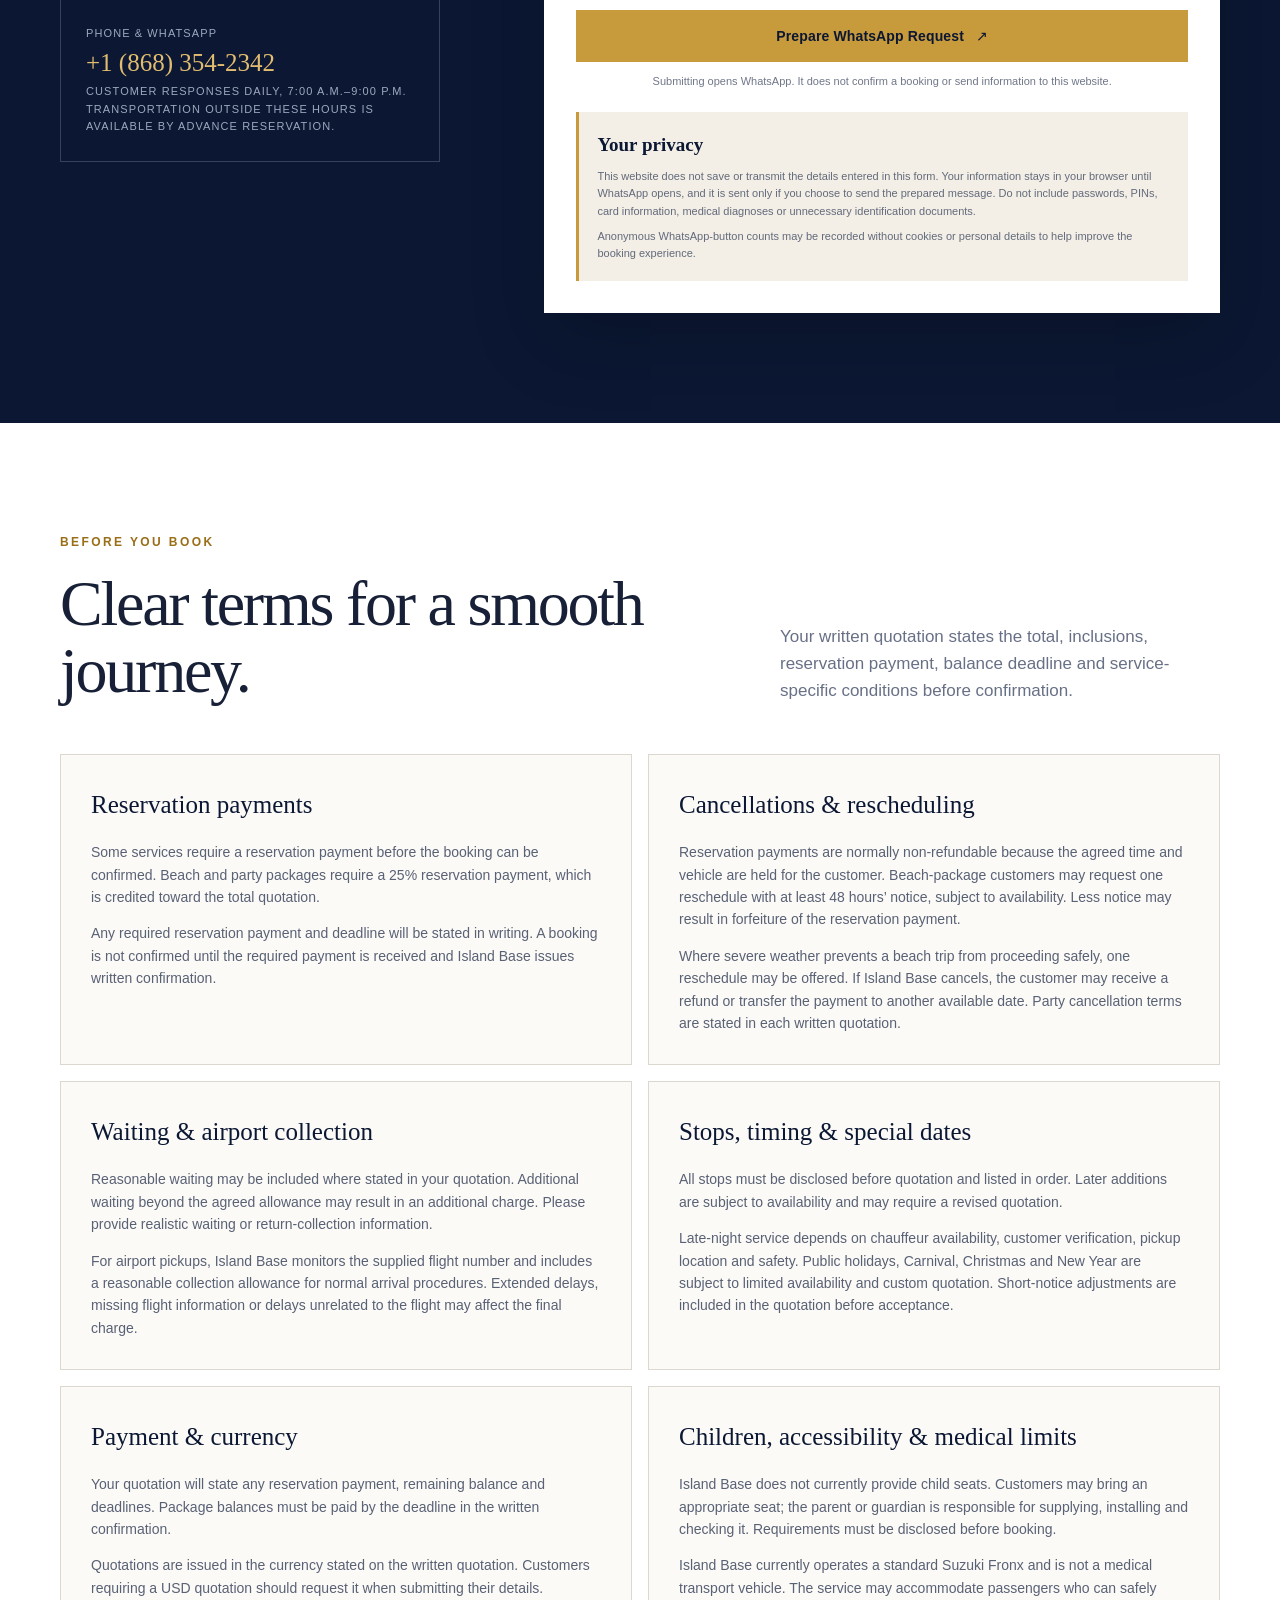
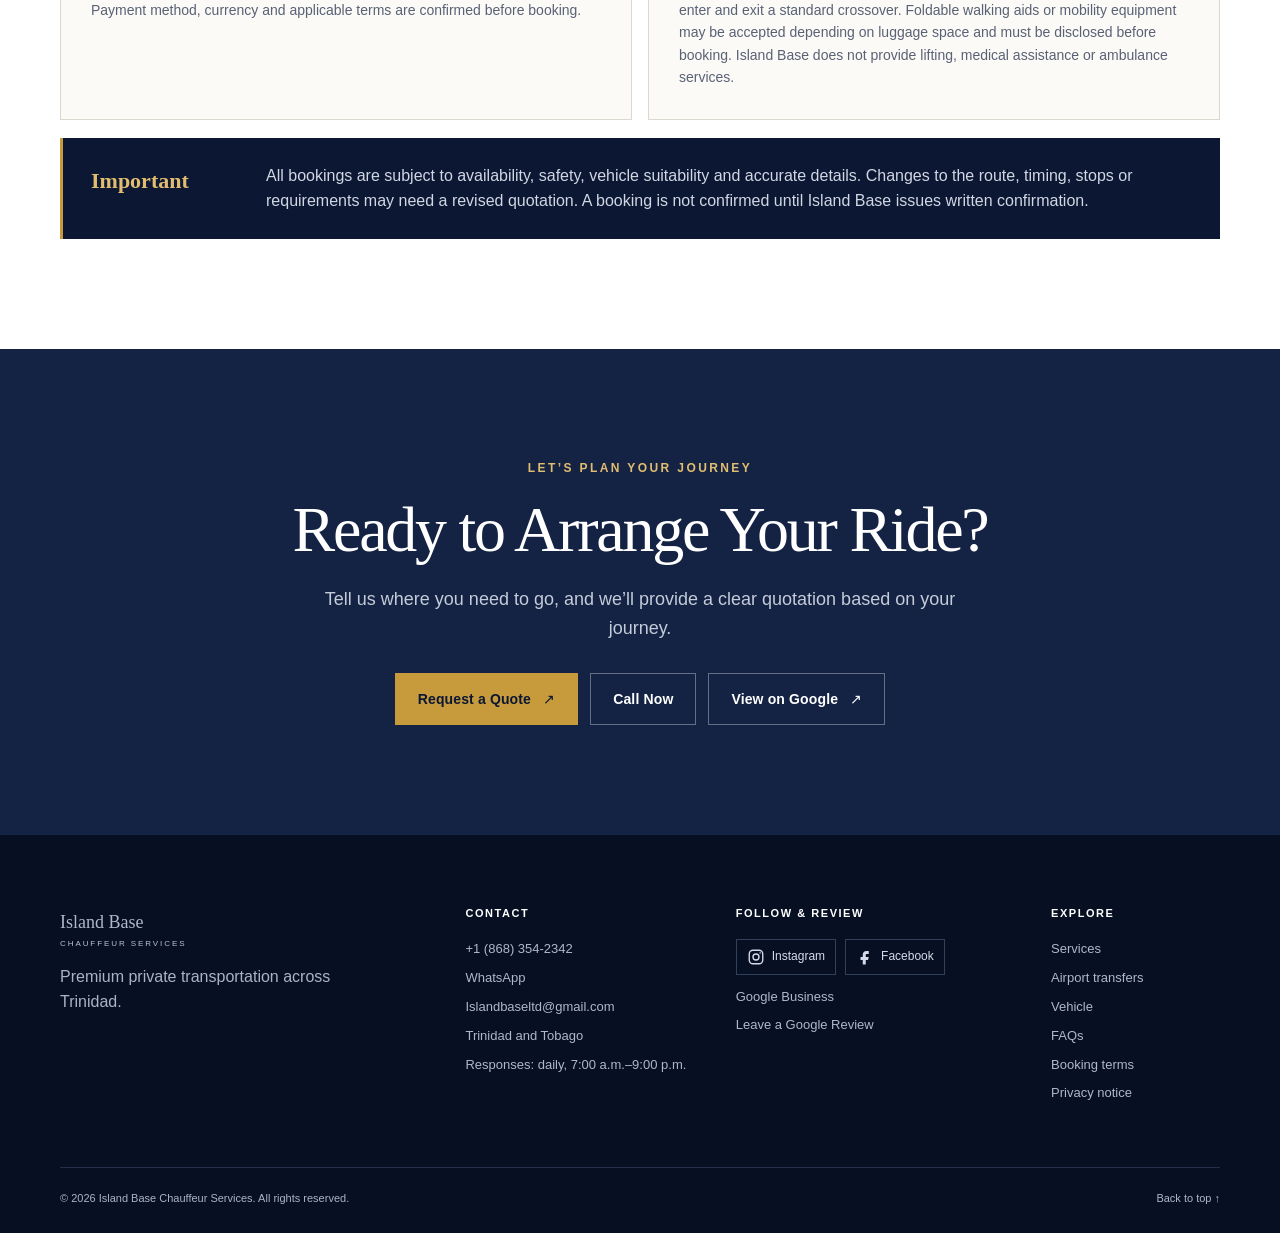
==== commit ab305a04: "Add airport guide reviews social icons and privacy features" ====
--- a/index.html
+++ b/index.html
@@ -131,6 +131,7 @@
             <p>Pre-booked private transportation to and from Piarco International Airport, with flight monitoring for pickups and direct service to your agreed destination.</p>
             <details><summary>What to provide</summary><p>Share the flight number, pickup location, destination, time, passenger count, luggage and every additional stop or pickup location.</p></details>
             <p class="quote-line">Pricing is based on your journey details, timing and service requirements.</p>
+            <a class="service-detail-link" href="airport-transfers.html">View airport transfer details <span>→</span></a>
             <a class="card-link js-quote-form" href="#booking" data-service="Airport Transfer">Request an Airport Quote <span>↗</span></a>
           </article>
 
@@ -257,6 +258,7 @@
         <p>Read what customers have shared about their experience with Island Base Chauffeur Services. Every testimonial below is taken from a genuine Google review.</p>
         <div class="button-row centered">
           <a class="button button-gold" data-social="google" href="https://maps.app.goo.gl/twVcr6Mb7LmG5ioC8" target="_blank" rel="noopener">View Us on Google <span>↗</span></a>
+          <a class="button button-outline" data-social="google" href="https://maps.app.goo.gl/twVcr6Mb7LmG5ioC8" target="_blank" rel="noopener">Leave a Google Review <span>★</span></a>
         </div>
         <div class="testimonial-grid" id="testimonial-grid" aria-label="Customer testimonials"></div>
         <template id="review-card-template"><article class="testimonial-card"><div class="review-stars"></div><blockquote></blockquote><footer><strong></strong><span></span></footer></article></template>
@@ -323,6 +325,7 @@
           </div>
           <button class="button button-gold button-full" type="submit">Prepare WhatsApp Request <span>↗</span></button>
           <p class="form-note">Submitting opens WhatsApp. It does not confirm a booking or send information to this website.</p>
+          <aside class="privacy-notice" id="privacy" aria-labelledby="privacy-title"><strong id="privacy-title">Your privacy</strong><p>This website does not save or transmit the details entered in this form. Your information stays in your browser until WhatsApp opens, and it is sent only if you choose to send the prepared message. Do not include passwords, PINs, card information, medical diagnoses or unnecessary identification documents.</p><p>Anonymous WhatsApp-button counts may be recorded without cookies or personal details to help improve the booking experience.</p></aside>
         </form>
       </div>
     </section>
@@ -354,8 +357,8 @@
     <div class="shell footer-grid">
       <div><a class="brand footer-brand" href="#top"><span class="brand-name">Island Base <small>Chauffeur Services</small></span></a><p>Premium private transportation across Trinidad.</p></div>
       <div><h2>Contact</h2><a data-phone-link href="tel:+18683542342">+1 (868) 354-2342</a><a class="js-whatsapp" href="#booking" data-service="a private ride">WhatsApp</a><a data-email-link href="mailto:Islandbaseltd@gmail.com">Islandbaseltd@gmail.com</a><span>Trinidad and Tobago</span><span>Responses: daily, 7:00 a.m.–9:00 p.m.</span></div>
-      <div><h2>Follow &amp; review</h2><a data-social="instagram" href="https://www.instagram.com/islandbasechauffeur" target="_blank" rel="noopener">Instagram @islandbasechauffeur</a><a data-social="facebook" href="https://www.facebook.com/islandbasechauffeur" target="_blank" rel="noopener">Facebook</a><a data-social="google" href="https://maps.app.goo.gl/twVcr6Mb7LmG5ioC8" target="_blank" rel="noopener">Google Business</a><a data-social="tripadvisor" target="_blank" rel="noopener" hidden>TripAdvisor</a></div>
-      <div><h2>Explore</h2><a href="#services">Services</a><a href="#vehicle">Vehicle</a><a href="#faq">FAQs</a><a href="#policies">Booking terms</a></div>
+      <div><h2>Follow &amp; review</h2><div class="social-links"><a data-social="instagram" href="https://www.instagram.com/islandbasechauffeur" target="_blank" rel="noopener" aria-label="Follow Island Base on Instagram"><svg viewBox="0 0 24 24" aria-hidden="true"><rect x="3" y="3" width="18" height="18" rx="5"></rect><circle cx="12" cy="12" r="4"></circle><circle cx="17.5" cy="6.5" r="1" class="social-dot"></circle></svg><span>Instagram</span></a><a data-social="facebook" href="https://www.facebook.com/islandbasechauffeur" target="_blank" rel="noopener" aria-label="Follow Island Base on Facebook"><svg viewBox="0 0 24 24" aria-hidden="true"><path d="M14 8h3V4h-3c-3 0-5 2-5 5v3H6v4h3v6h4v-6h3l1-4h-4V9c0-.7.3-1 1-1Z"></path></svg><span>Facebook</span></a></div><a data-social="google" href="https://maps.app.goo.gl/twVcr6Mb7LmG5ioC8" target="_blank" rel="noopener">Google Business</a><a data-social="google" href="https://maps.app.goo.gl/twVcr6Mb7LmG5ioC8" target="_blank" rel="noopener">Leave a Google Review</a><a data-social="tripadvisor" target="_blank" rel="noopener" hidden>TripAdvisor</a></div>
+      <div><h2>Explore</h2><a href="#services">Services</a><a href="airport-transfers.html">Airport transfers</a><a href="#vehicle">Vehicle</a><a href="#faq">FAQs</a><a href="#policies">Booking terms</a><a href="#privacy">Privacy notice</a></div>
     </div>
     <div class="shell footer-bottom"><span>© <span id="year"></span> Island Base Chauffeur Services. All rights reserved.</span><a href="#top">Back to top ↑</a></div>
   </footer>
--- a/styles.css
+++ b/styles.css
@@ -22,3 +22,7 @@
 @media(prefers-reduced-motion:reduce){html{scroll-behavior:auto}.button,.service-card{transition:none}}
 
 .service-card>p:not(.service-kicker){color:#5f6676}.featured-card>p:not(.service-kicker){color:#c8cede}.quote-line{margin:18px 0 20px;padding-left:13px;border-left:2px solid var(--gold);font-weight:700}.quotation-process{margin-top:30px;padding:24px;border-left:2px solid var(--gold);background:#101e3a}.quotation-process h3{margin:0 0 14px;color:var(--gold-light);font-family:Georgia,serif;font-size:23px;font-weight:400}.quotation-process ol{margin:0;padding-left:22px;color:#cbd2df}.quotation-process li+li{margin-top:7px}.quotation-process p{margin:16px 0 0;color:#fff;font-size:13px;font-weight:700}.booking-form label small{color:#737a8b;font-size:10px;font-weight:500}
+.service-detail-link{display:inline-flex;align-items:center;gap:8px;margin:-4px 0 14px;color:#8b6116;font-size:12px;font-weight:700;text-decoration:none}.featured-card .service-detail-link{color:var(--gold-light)}.service-detail-link:hover{text-decoration:underline;text-underline-offset:4px}.privacy-notice{margin-top:22px;padding:18px;border-left:3px solid var(--gold);background:#f3efe6}.privacy-notice strong{color:var(--navy);font-family:Georgia,serif;font-size:19px}.privacy-notice p{margin:7px 0 0;color:#626a7b;font-size:11px}.social-links{display:flex;flex-wrap:wrap;gap:9px;margin-bottom:12px}.footer-grid>div>.social-links a{display:inline-flex;align-items:center;gap:7px;margin:0;padding:7px 10px;border:1px solid #33405b;color:#d5dbea;text-decoration:none;font-size:12px}.social-links a:hover{border-color:var(--gold);color:var(--gold-light)}.social-links svg{width:18px;height:18px;fill:none;stroke:currentColor;stroke-width:1.8}.social-links svg path{fill:currentColor;stroke:none}.social-links .social-dot{fill:currentColor;stroke:none}
+.airport-hero{padding:145px 0 75px;background:var(--navy);color:#fff}.airport-hero-grid{display:grid;grid-template-columns:1fr .9fr;align-items:center;gap:65px}.airport-hero h1{margin:0;font-family:Georgia,"Times New Roman",serif;font-size:clamp(3rem,6vw,5rem);font-weight:400;letter-spacing:-.035em;line-height:1.04}.airport-hero h1+p{max-width:660px;margin:25px 0 32px;color:#d1d8e6;font-size:18px}.airport-small{margin-top:22px;color:#9ea9bf;font-size:12px}.airport-photo{height:480px;margin:0;box-shadow:0 28px 70px rgba(0,0,0,.32)}.airport-two-column{display:grid;grid-template-columns:1fr 1fr;gap:10%;align-items:start}.airport-overview h2,.airport-guide h2,.airport-details h2,.airport-cta h2{margin:0;font-family:Georgia,"Times New Roman",serif;font-size:clamp(2.5rem,5vw,4rem);font-weight:400;letter-spacing:-.035em;line-height:1.06}.airport-overview h2+p{color:var(--muted);font-size:17px}.airport-includes{padding:32px;background:var(--cream);border-left:3px solid var(--gold)}.airport-includes h3{margin:0 0 16px;font-family:Georgia,serif;font-size:25px;font-weight:400}.airport-includes ul{margin:0;padding-left:20px;color:#596174}.airport-includes li+li{margin-top:8px}.airport-guide{background:#101c38;color:#fff}.airport-guide .section-heading>p{color:#bdc6d7}.airport-steps{display:grid;grid-template-columns:repeat(3,1fr);gap:1px;margin:0;padding:1px;list-style:none;background:#34415d}.airport-steps li{display:grid;grid-template-columns:38px 1fr;gap:13px;padding:28px;background:#101c38}.airport-steps li>span{color:var(--gold-light);font-family:Georgia,serif}.airport-steps h3{margin:0 0 8px;font-family:Georgia,serif;font-size:21px;font-weight:400}.airport-steps p{margin:0;color:#bdc6d7;font-size:13px}.airport-details{background:var(--cream)}.airport-detail-grid{display:grid;grid-template-columns:repeat(3,1fr);gap:14px}.airport-detail-grid article{padding:26px;background:#fff;border:1px solid #e1ddd4}.airport-detail-grid h3{margin:0 0 8px;font-family:Georgia,serif;font-size:22px;font-weight:400}.airport-detail-grid p{margin:0;color:#626a7b;font-size:13px}.airport-capacity{display:grid;grid-template-columns:170px 1fr;gap:24px;margin-top:20px;padding:24px 27px;background:var(--navy);color:#d0d7e4}.airport-capacity strong{color:var(--gold-light);font-family:Georgia,serif;font-size:22px}.airport-capacity p{margin:0}.airport-cta{padding:100px 0;text-align:center;background:#142344;color:#fff}.airport-cta h2{max-width:780px;margin-inline:auto}.airport-cta>div>p:not(.eyebrow):not(.airport-privacy){max-width:660px;margin:22px auto 30px;color:#c5ccda;font-size:17px}.airport-privacy{margin:20px auto 0;color:#9ca8be;font-size:11px}
+@media(max-width:960px){.airport-hero-grid,.airport-two-column{grid-template-columns:1fr}.airport-photo{height:390px}.airport-steps,.airport-detail-grid{grid-template-columns:1fr 1fr}}
+@media(max-width:600px){.airport-hero{padding:108px 0 55px}.airport-hero h1{font-size:3rem}.airport-photo{height:300px}.airport-steps,.airport-detail-grid{grid-template-columns:1fr}.airport-capacity{grid-template-columns:1fr;gap:6px}.airport-cta{padding:72px 0}.service-page{padding-bottom:0}}
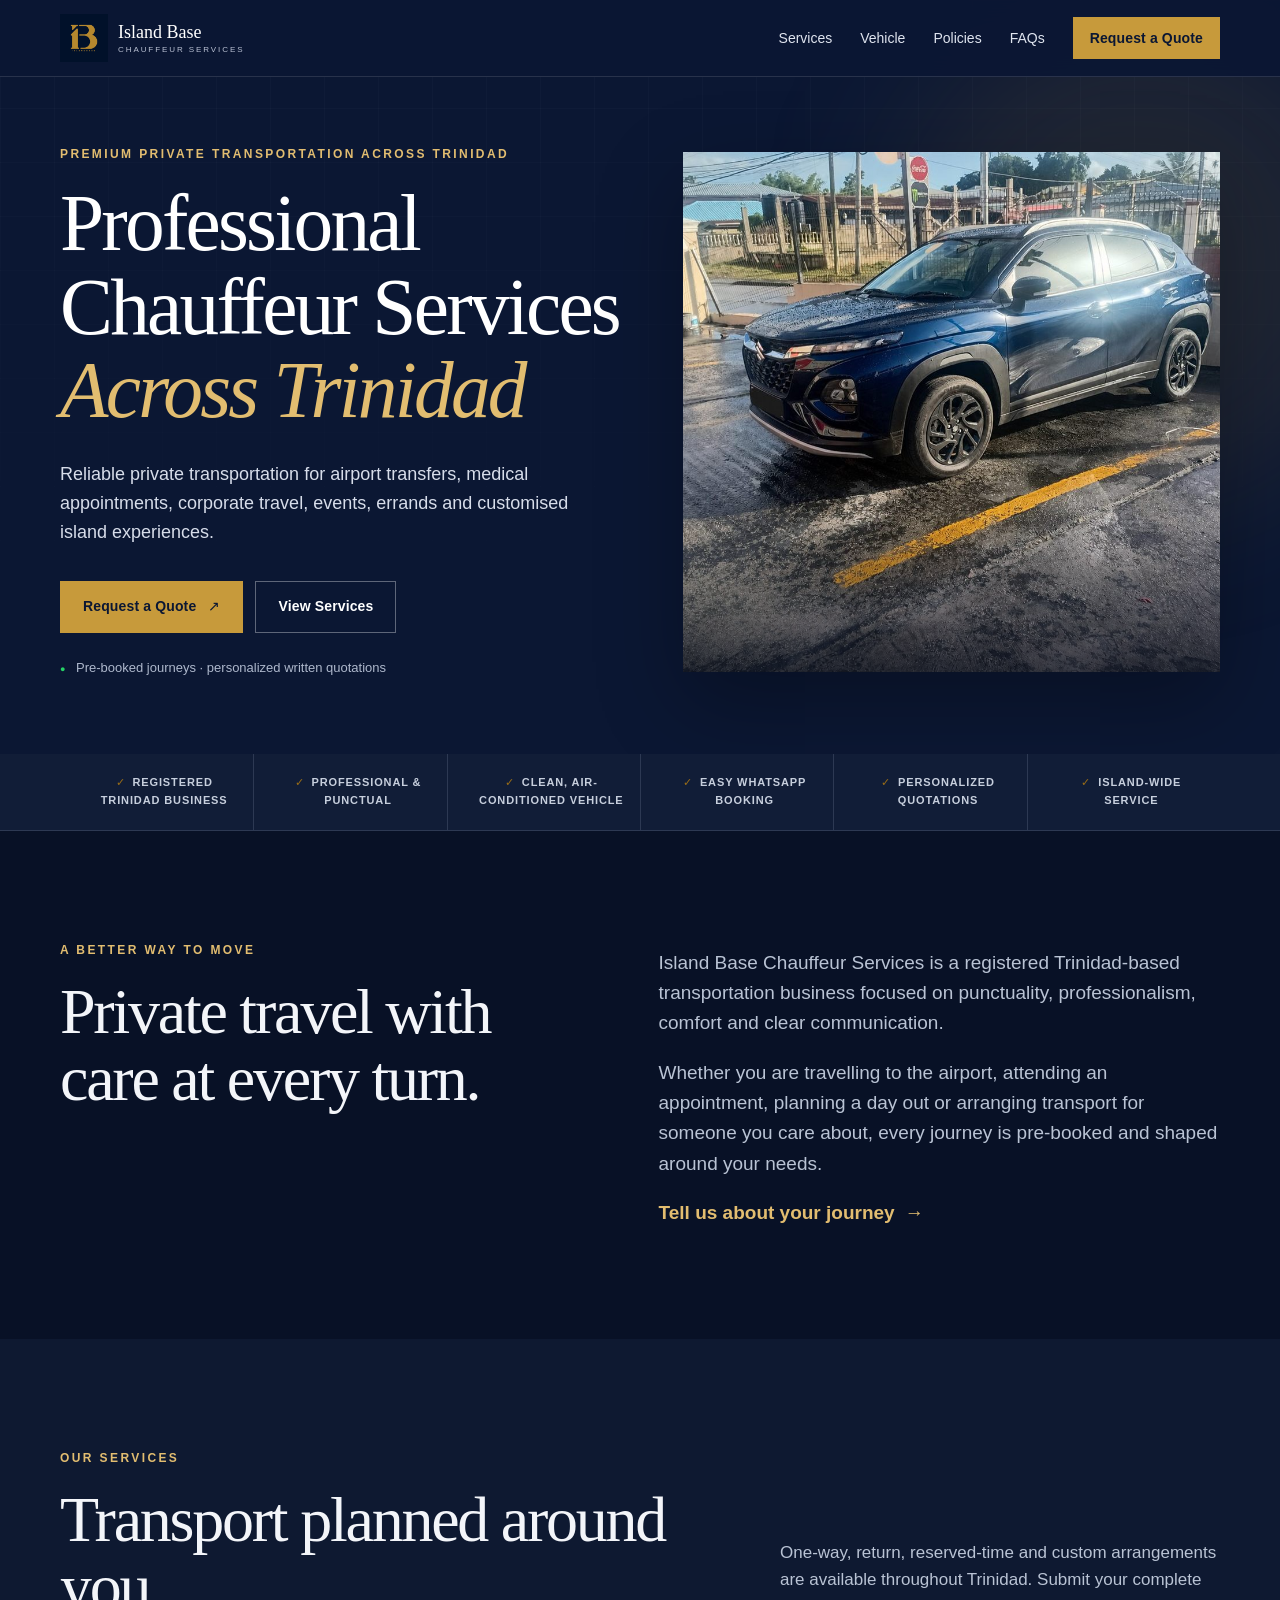
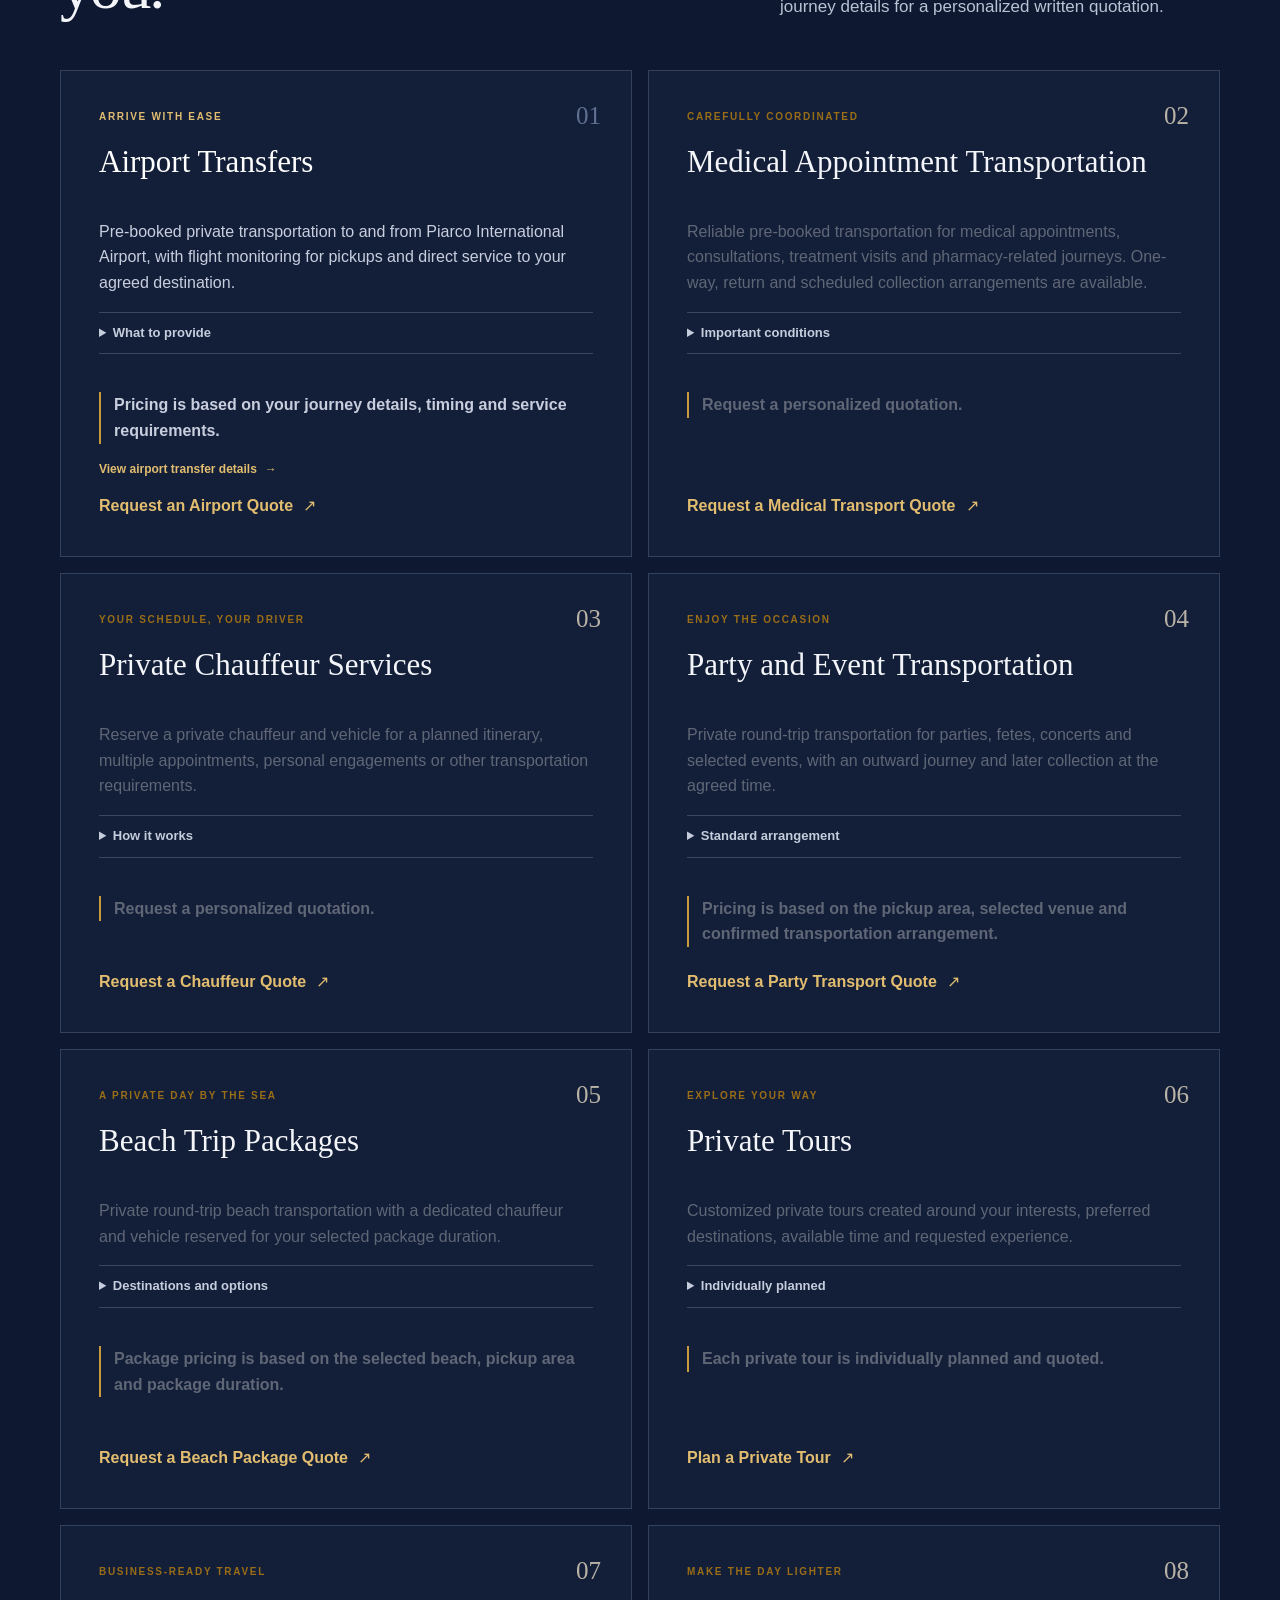
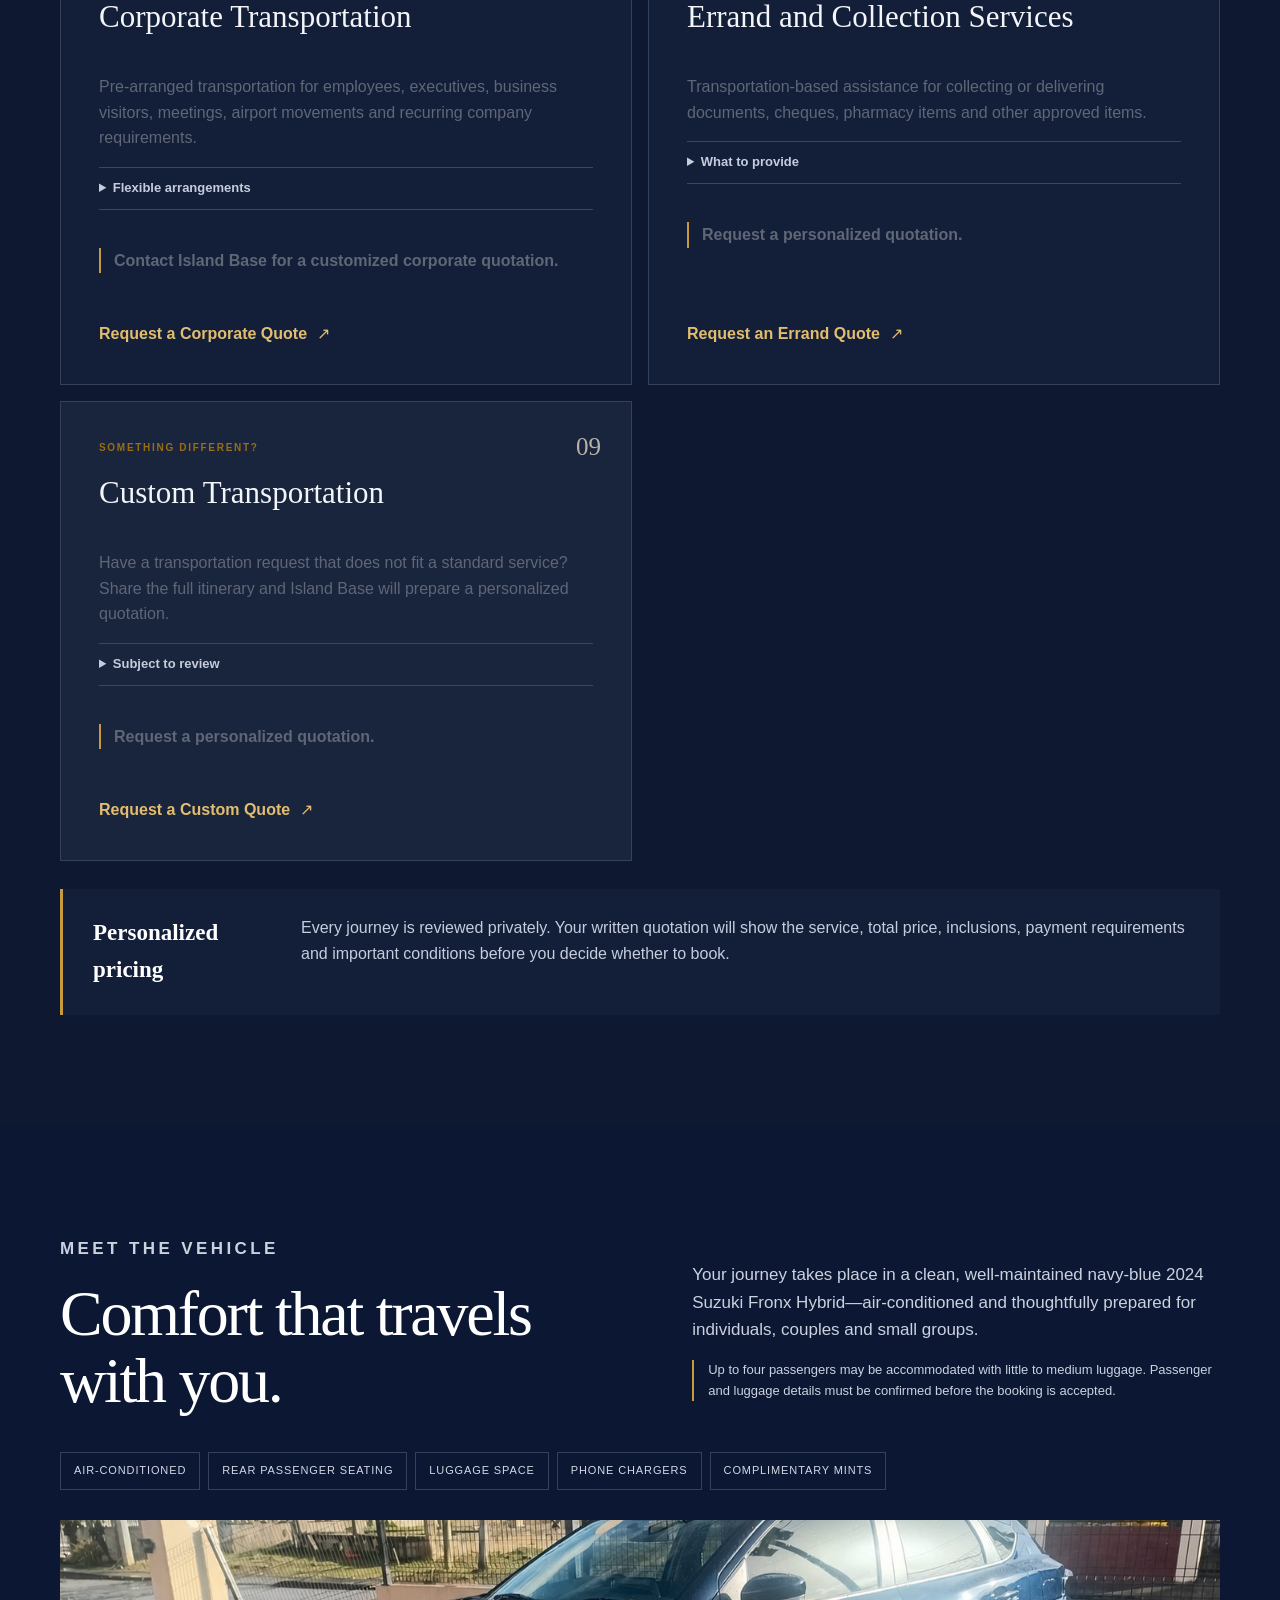
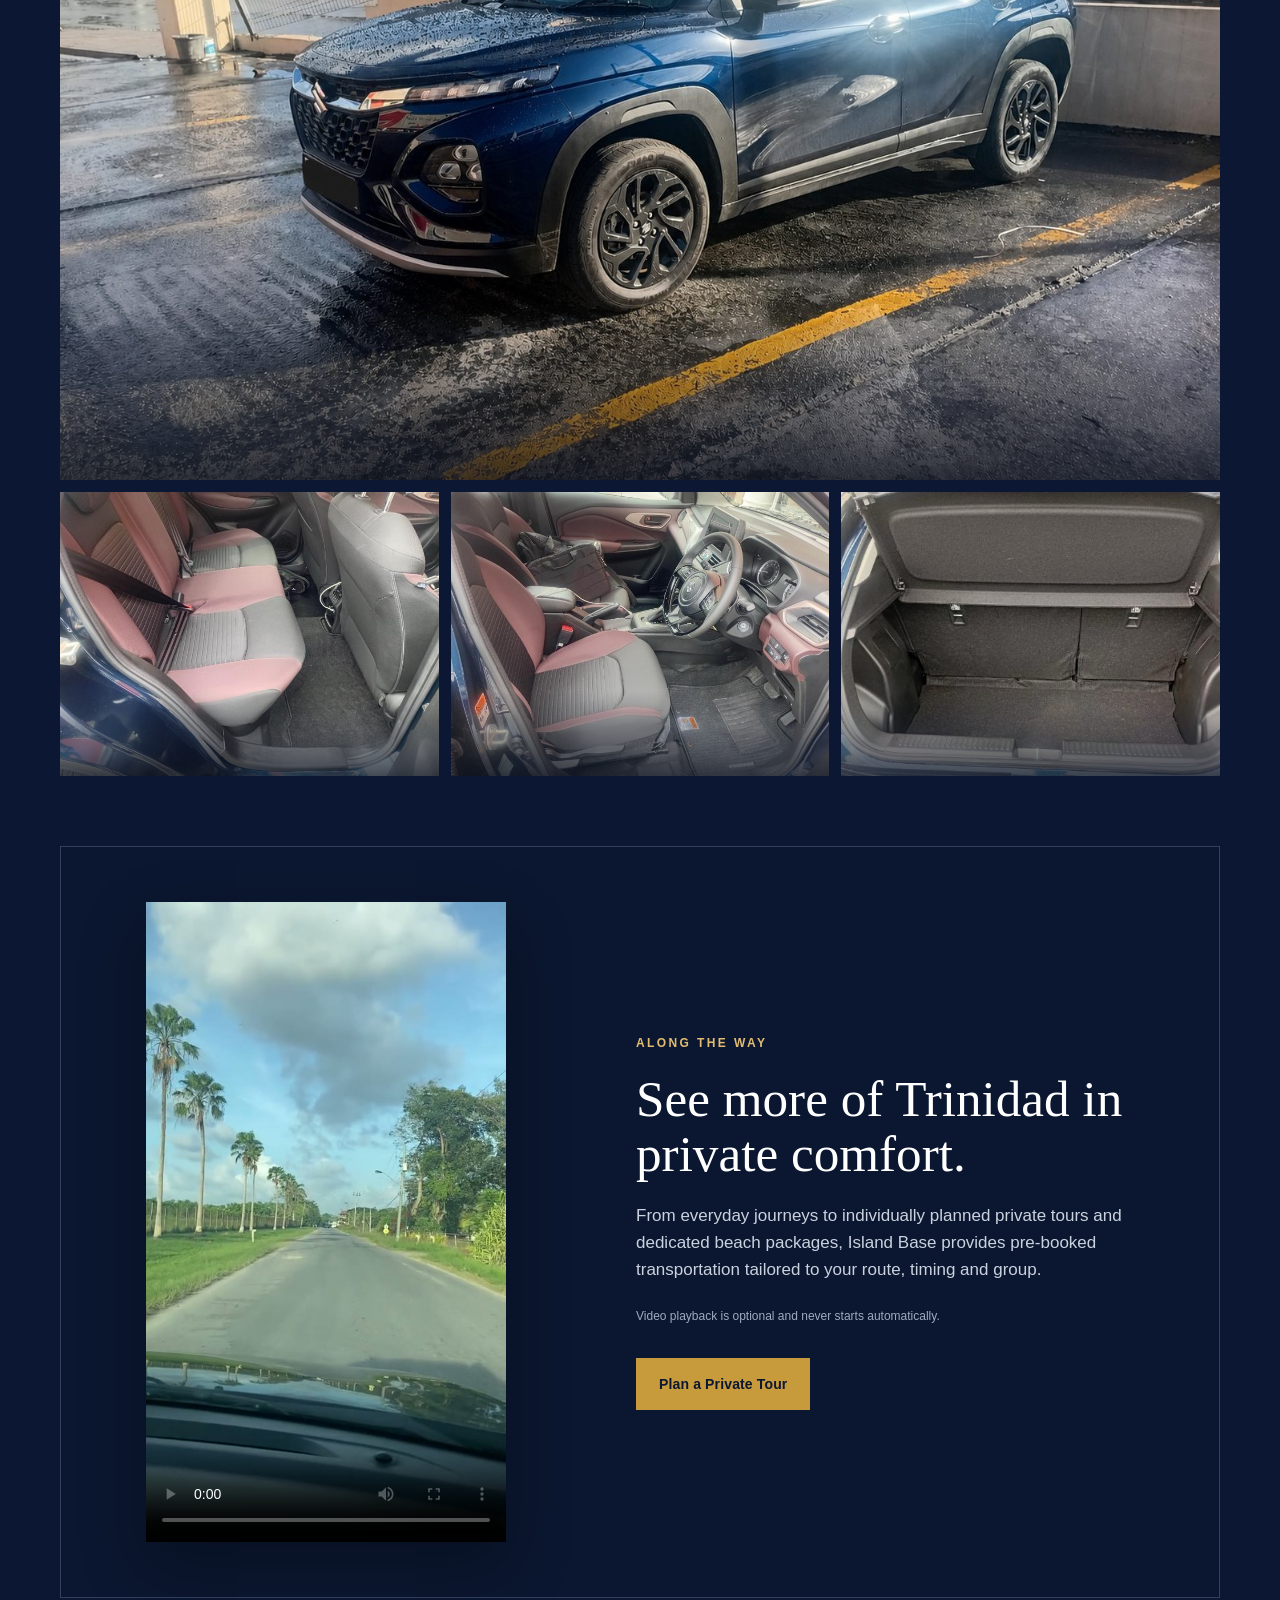
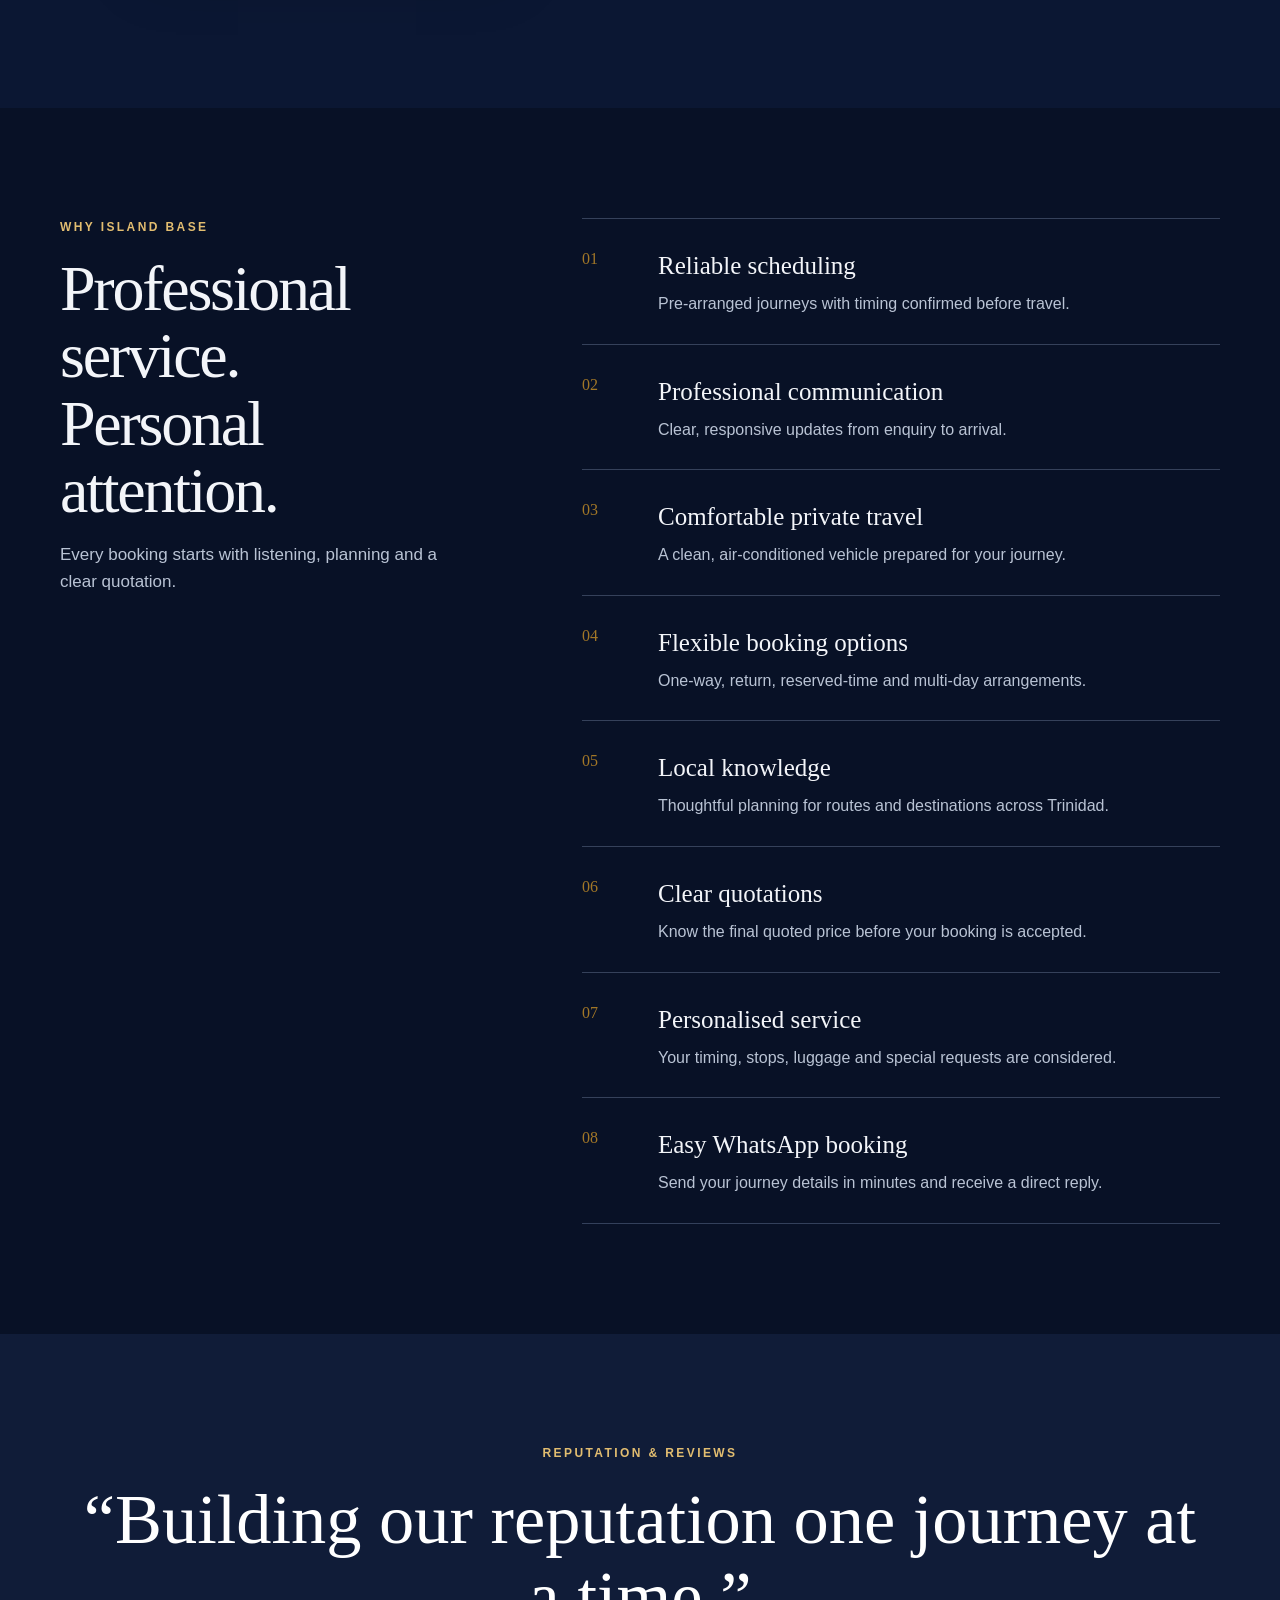
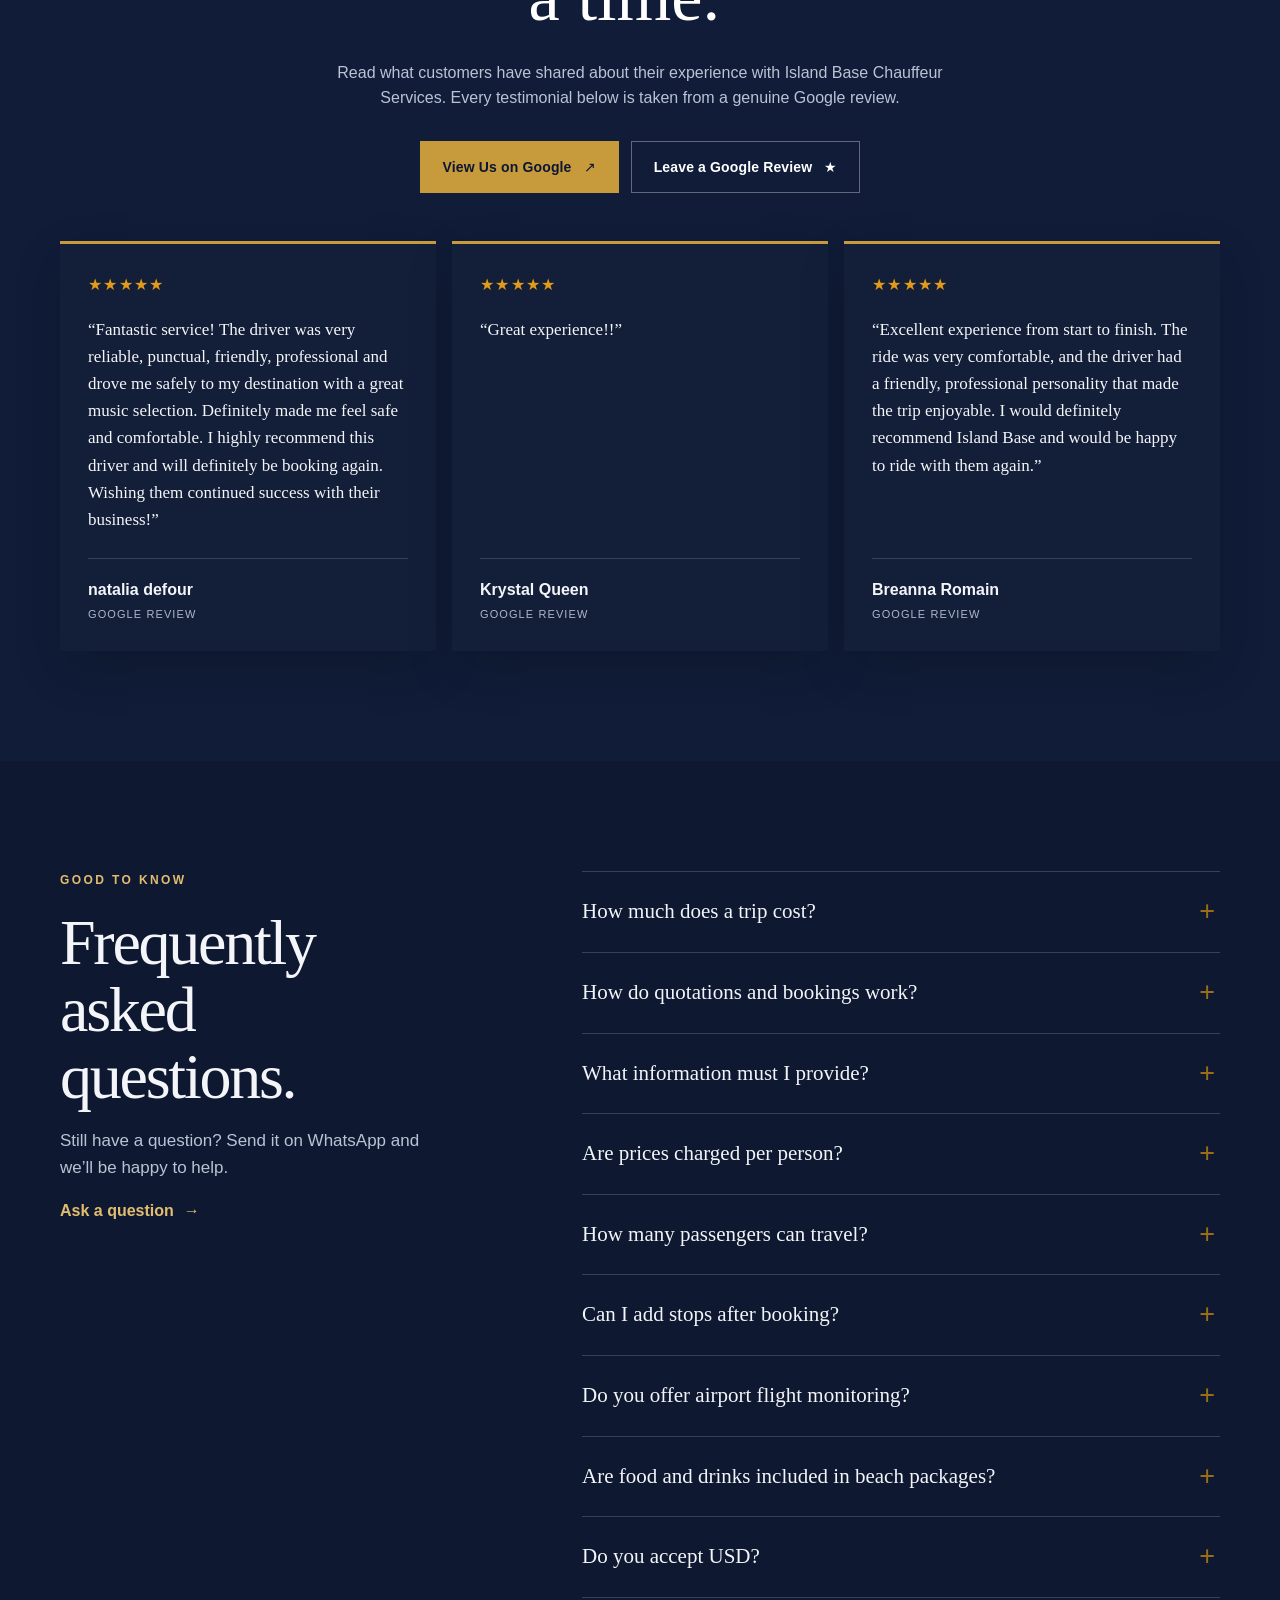
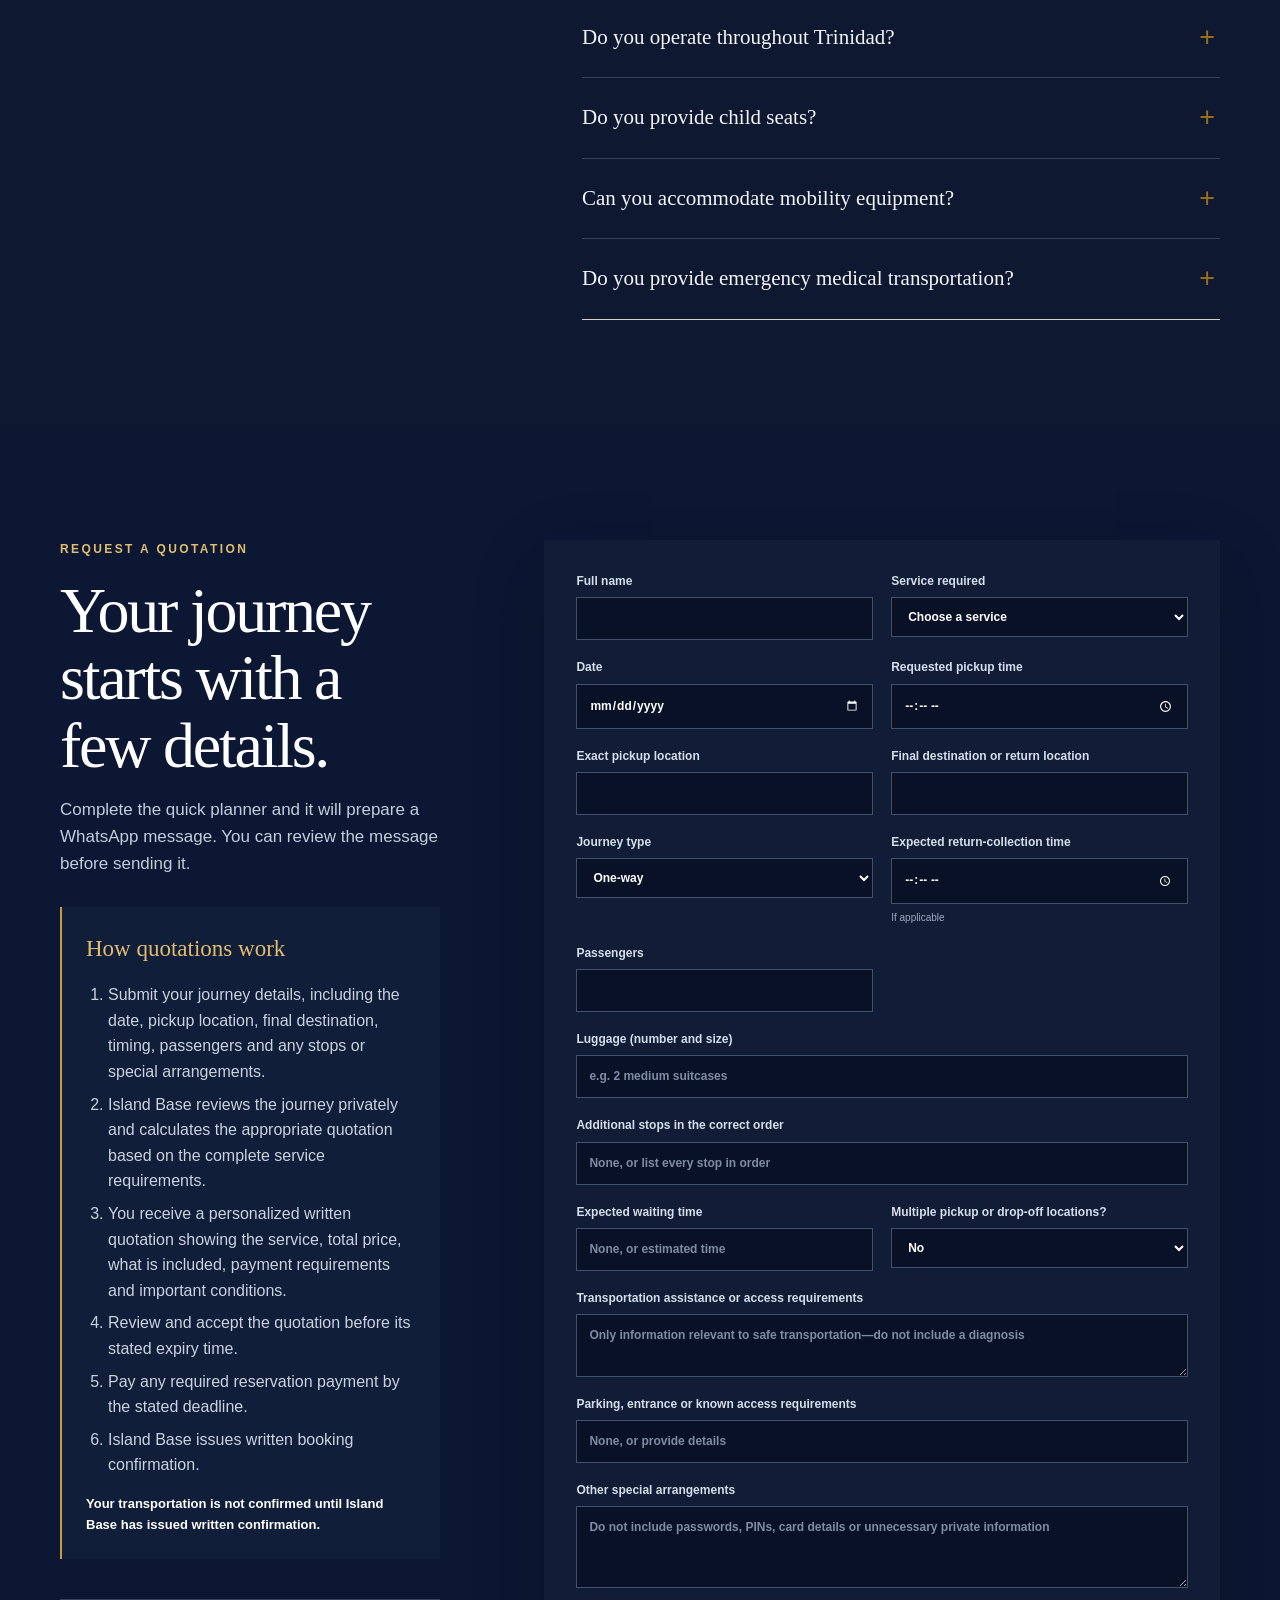
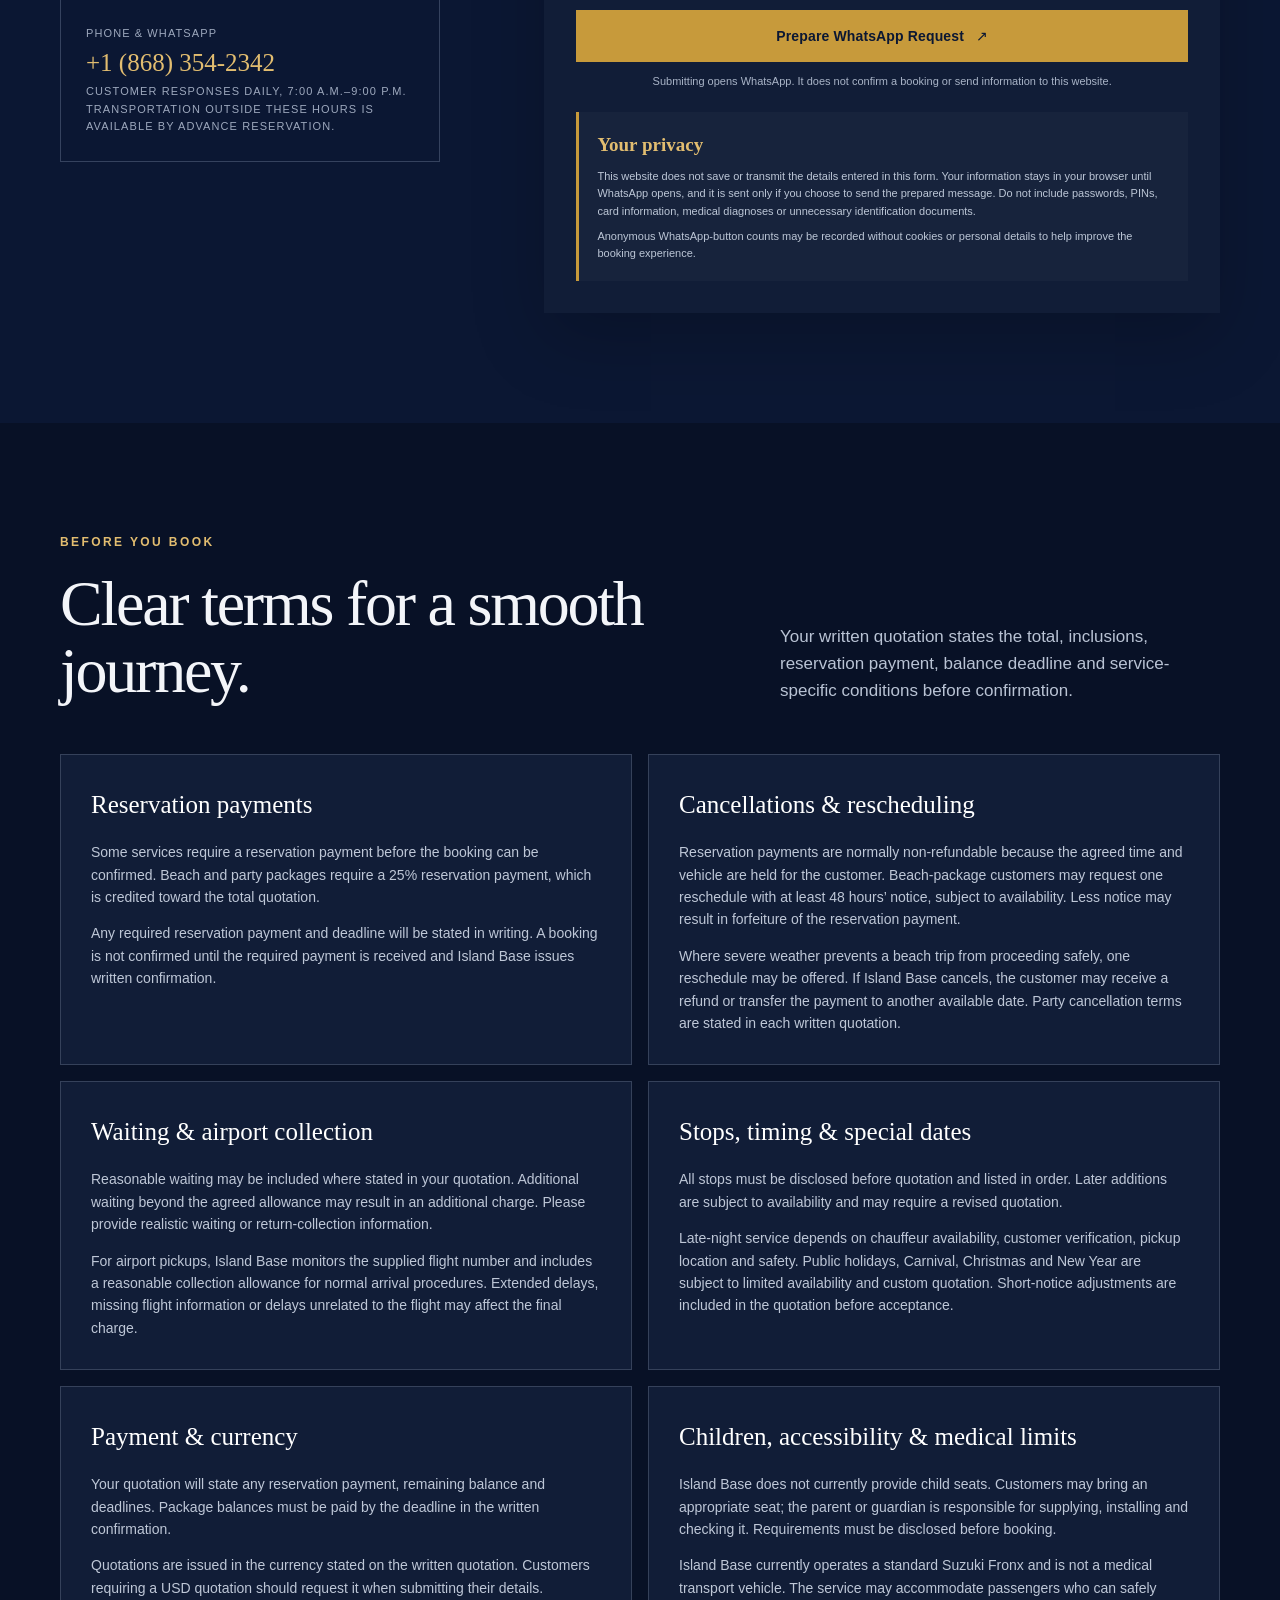
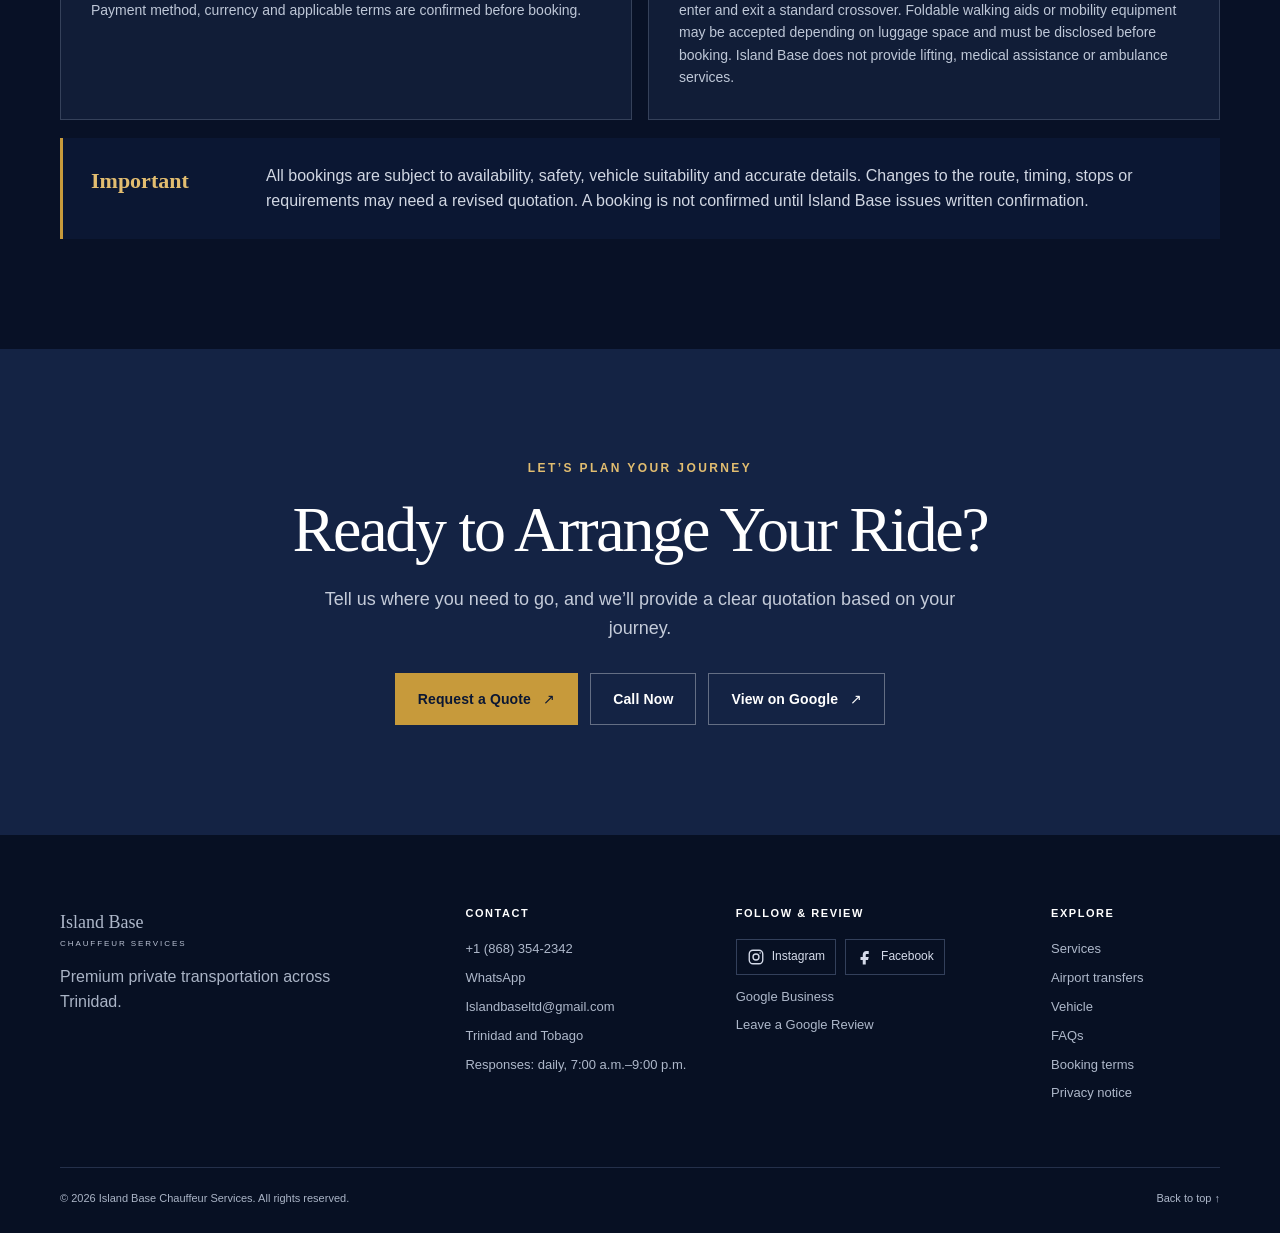
==== commit 2e0a3125: "Refresh dark theme stylesheet on live pages" ====
--- a/index.html
+++ b/index.html
@@ -27,7 +27,7 @@
   <link rel="icon" href="assets/favicon-32.png" sizes="32x32" type="image/png">
   <link rel="apple-touch-icon" href="assets/apple-touch-icon.png" sizes="180x180">
   <link rel="manifest" href="site.webmanifest">
-  <link rel="stylesheet" href="styles.css">
+  <link rel="stylesheet" href="styles.css?v=dark-20260812">
   <script type="application/ld+json">
   {
     "@context": "https://schema.org",
--- a/styles.css
+++ b/styles.css
@@ -26,3 +26,18 @@
 .airport-hero{padding:145px 0 75px;background:var(--navy);color:#fff}.airport-hero-grid{display:grid;grid-template-columns:1fr .9fr;align-items:center;gap:65px}.airport-hero h1{margin:0;font-family:Georgia,"Times New Roman",serif;font-size:clamp(3rem,6vw,5rem);font-weight:400;letter-spacing:-.035em;line-height:1.04}.airport-hero h1+p{max-width:660px;margin:25px 0 32px;color:#d1d8e6;font-size:18px}.airport-small{margin-top:22px;color:#9ea9bf;font-size:12px}.airport-photo{height:480px;margin:0;box-shadow:0 28px 70px rgba(0,0,0,.32)}.airport-two-column{display:grid;grid-template-columns:1fr 1fr;gap:10%;align-items:start}.airport-overview h2,.airport-guide h2,.airport-details h2,.airport-cta h2{margin:0;font-family:Georgia,"Times New Roman",serif;font-size:clamp(2.5rem,5vw,4rem);font-weight:400;letter-spacing:-.035em;line-height:1.06}.airport-overview h2+p{color:var(--muted);font-size:17px}.airport-includes{padding:32px;background:var(--cream);border-left:3px solid var(--gold)}.airport-includes h3{margin:0 0 16px;font-family:Georgia,serif;font-size:25px;font-weight:400}.airport-includes ul{margin:0;padding-left:20px;color:#596174}.airport-includes li+li{margin-top:8px}.airport-guide{background:#101c38;color:#fff}.airport-guide .section-heading>p{color:#bdc6d7}.airport-steps{display:grid;grid-template-columns:repeat(3,1fr);gap:1px;margin:0;padding:1px;list-style:none;background:#34415d}.airport-steps li{display:grid;grid-template-columns:38px 1fr;gap:13px;padding:28px;background:#101c38}.airport-steps li>span{color:var(--gold-light);font-family:Georgia,serif}.airport-steps h3{margin:0 0 8px;font-family:Georgia,serif;font-size:21px;font-weight:400}.airport-steps p{margin:0;color:#bdc6d7;font-size:13px}.airport-details{background:var(--cream)}.airport-detail-grid{display:grid;grid-template-columns:repeat(3,1fr);gap:14px}.airport-detail-grid article{padding:26px;background:#fff;border:1px solid #e1ddd4}.airport-detail-grid h3{margin:0 0 8px;font-family:Georgia,serif;font-size:22px;font-weight:400}.airport-detail-grid p{margin:0;color:#626a7b;font-size:13px}.airport-capacity{display:grid;grid-template-columns:170px 1fr;gap:24px;margin-top:20px;padding:24px 27px;background:var(--navy);color:#d0d7e4}.airport-capacity strong{color:var(--gold-light);font-family:Georgia,serif;font-size:22px}.airport-capacity p{margin:0}.airport-cta{padding:100px 0;text-align:center;background:#142344;color:#fff}.airport-cta h2{max-width:780px;margin-inline:auto}.airport-cta>div>p:not(.eyebrow):not(.airport-privacy){max-width:660px;margin:22px auto 30px;color:#c5ccda;font-size:17px}.airport-privacy{margin:20px auto 0;color:#9ca8be;font-size:11px}
 @media(max-width:960px){.airport-hero-grid,.airport-two-column{grid-template-columns:1fr}.airport-photo{height:390px}.airport-steps,.airport-detail-grid{grid-template-columns:1fr 1fr}}
 @media(max-width:600px){.airport-hero{padding:108px 0 55px}.airport-hero h1{font-size:3rem}.airport-photo{height:300px}.airport-steps,.airport-detail-grid{grid-template-columns:1fr}.airport-capacity{grid-template-columns:1fr;gap:6px}.airport-cta{padding:72px 0}.service-page{padding-bottom:0}}
+
+/* Permanent dark theme */
+:root{--ink:#f3f5f9;--cream:#0e1931;--white:#081126;--muted:#aeb8ca;--line:#33405b;--shadow:0 18px 60px rgba(0,0,0,.28);color-scheme:dark}
+body{background:#081126;color:#f3f5f9}
+.trust-strip{background:#111d37;border-color:#2d3953}.trust-list span{color:#c7cfdd}.trust-list span+span,.trust-list span{border-color:#2d3953}
+.services,.faq,.airport-details{background:#0e1931}
+.service-card{background:#131f39;border-color:#34415d}.service-card:hover{border-color:#7d673d}.custom-card{background:#19243d}.service-card>p:not(.service-kicker),.service-card details{color:#c5cddd}.service-card details{border-color:#3a465f}.pricing-note{background:#131f39;color:#c5cddd}.pricing-note strong{color:#fff}
+.split-intro .prose,.section-heading>p,.sticky-title>p:not(.eyebrow),.benefit-list p,.airport-overview h2+p{color:#b9c3d4}
+.benefit-list li,.accordion details{border-color:#35415a}.accordion details p{color:#bac4d4}.accordion summary{color:#f2f4f8}
+.booking-form{background:#111d37;color:#f3f5f9}.booking-form label{color:#d6ddea}.booking-form input,.booking-form select,.booking-form textarea{background:#081126;border-color:#40506d;color:#fff}.booking-form input::placeholder,.booking-form textarea::placeholder{color:#7f8ca4}.booking-form .form-note{color:#a9b4c7}.booking-form label small{color:#9da9bd}.privacy-notice{background:#17233c}.privacy-notice strong{color:var(--gold-light)}.privacy-notice p{color:#bcc6d6}
+.policies{background:#081126}.policy-card{background:#111d37;border-color:#35415a}.policy-card h3{color:#fff}.policy-card p,.policy-card li{color:#bec7d7}
+.airport-overview{background:#081126}.airport-includes{background:#111d37}.airport-includes ul{color:#bec7d7}.airport-detail-grid article{background:#131f39;border-color:#35415a}.airport-detail-grid p{color:#bec7d7}
+.testimonial-card{background:#131f39;color:#f3f5f9}.testimonial-card footer{border-color:#35415a}.testimonial-card footer span{color:#aeb8ca}
+.eyebrow-dark{color:var(--gold-light)}.text-link,.card-link,.service-detail-link{color:var(--gold-light)}
+@media(max-width:600px){.trust-list span{border-color:#2d3953}}
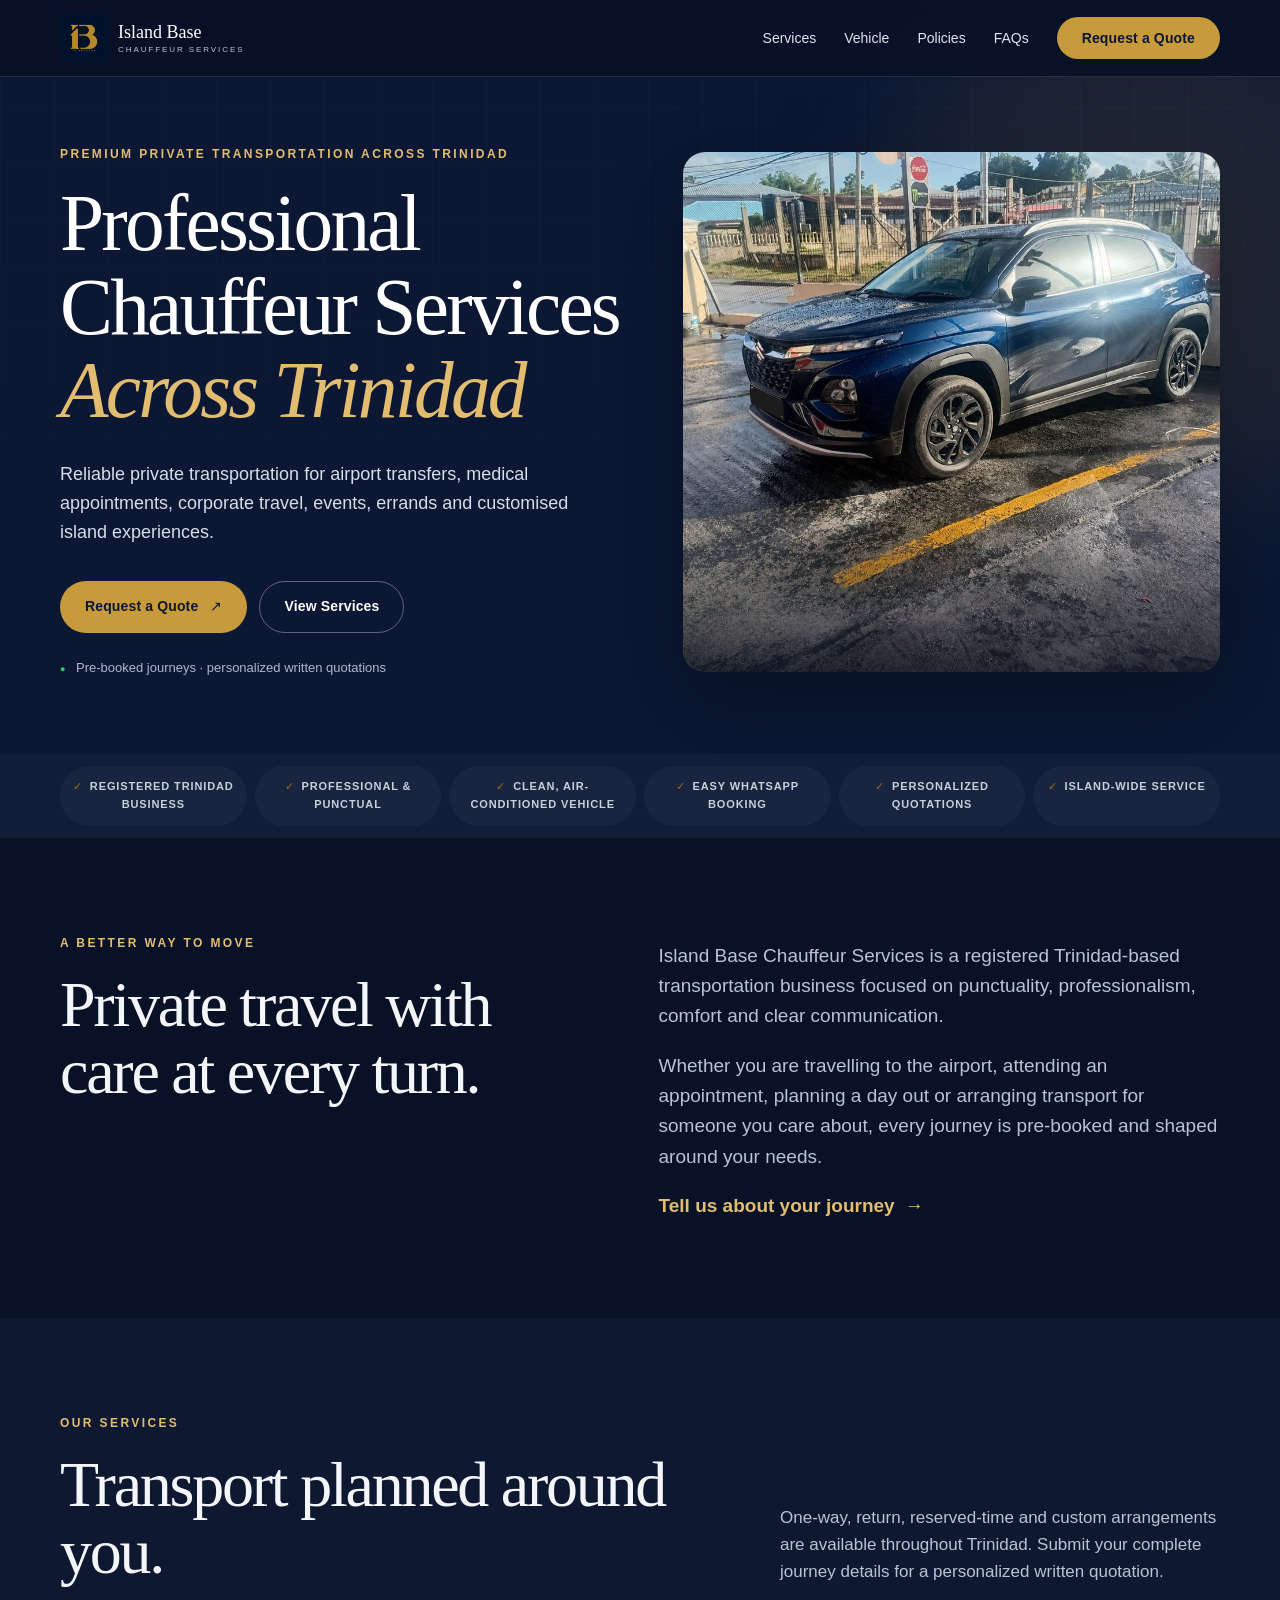
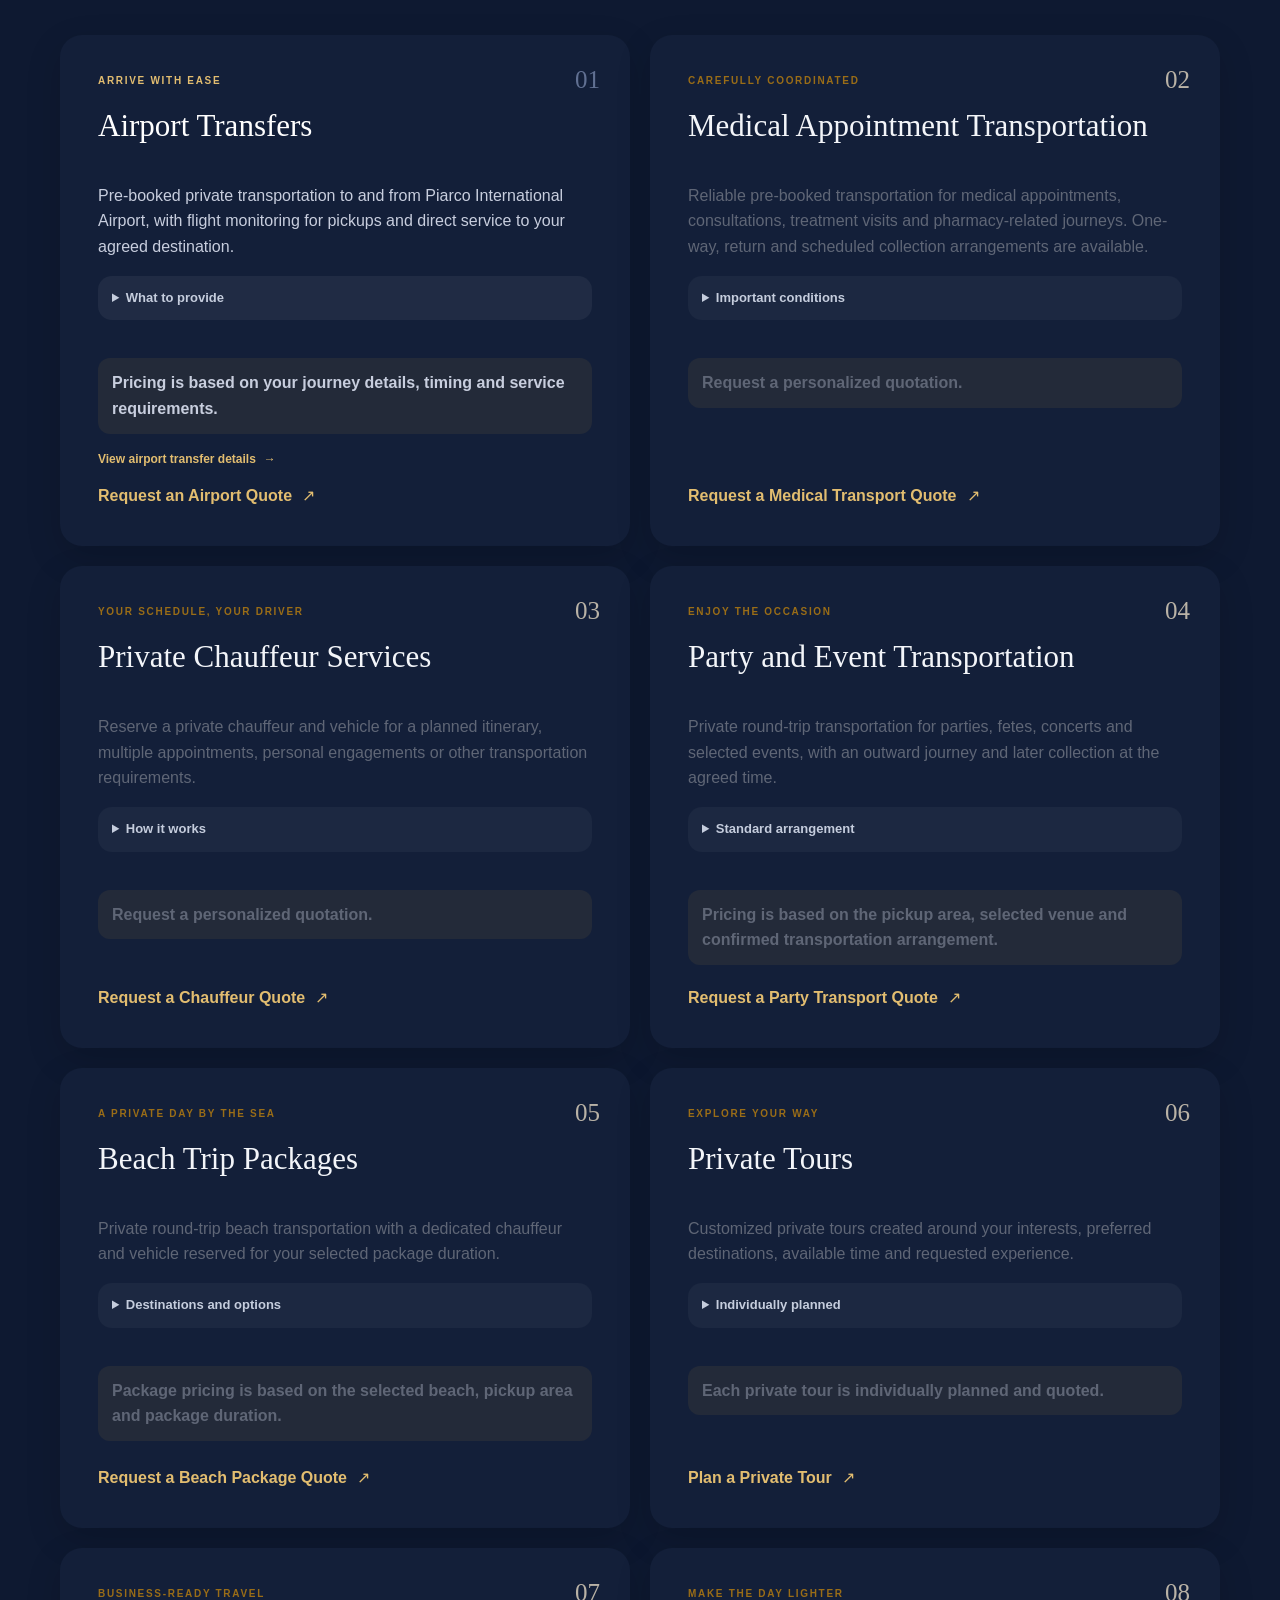
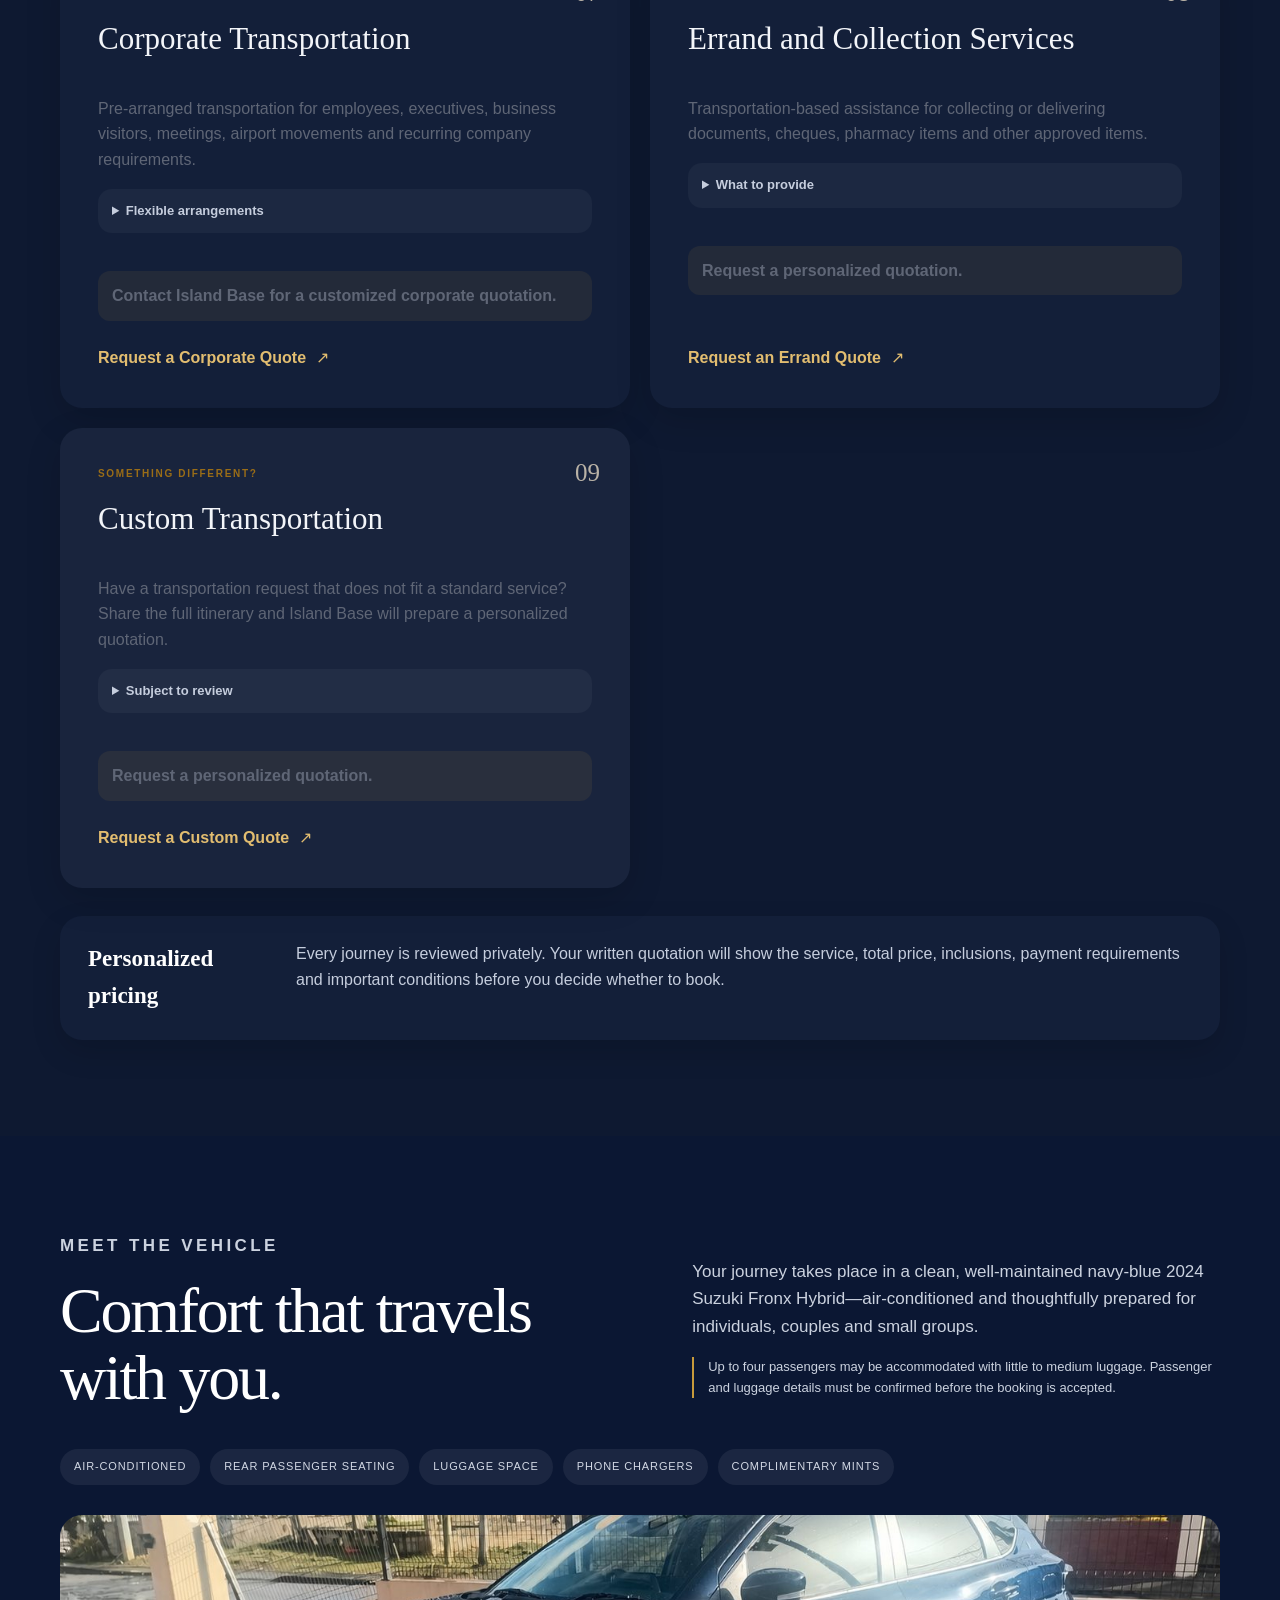
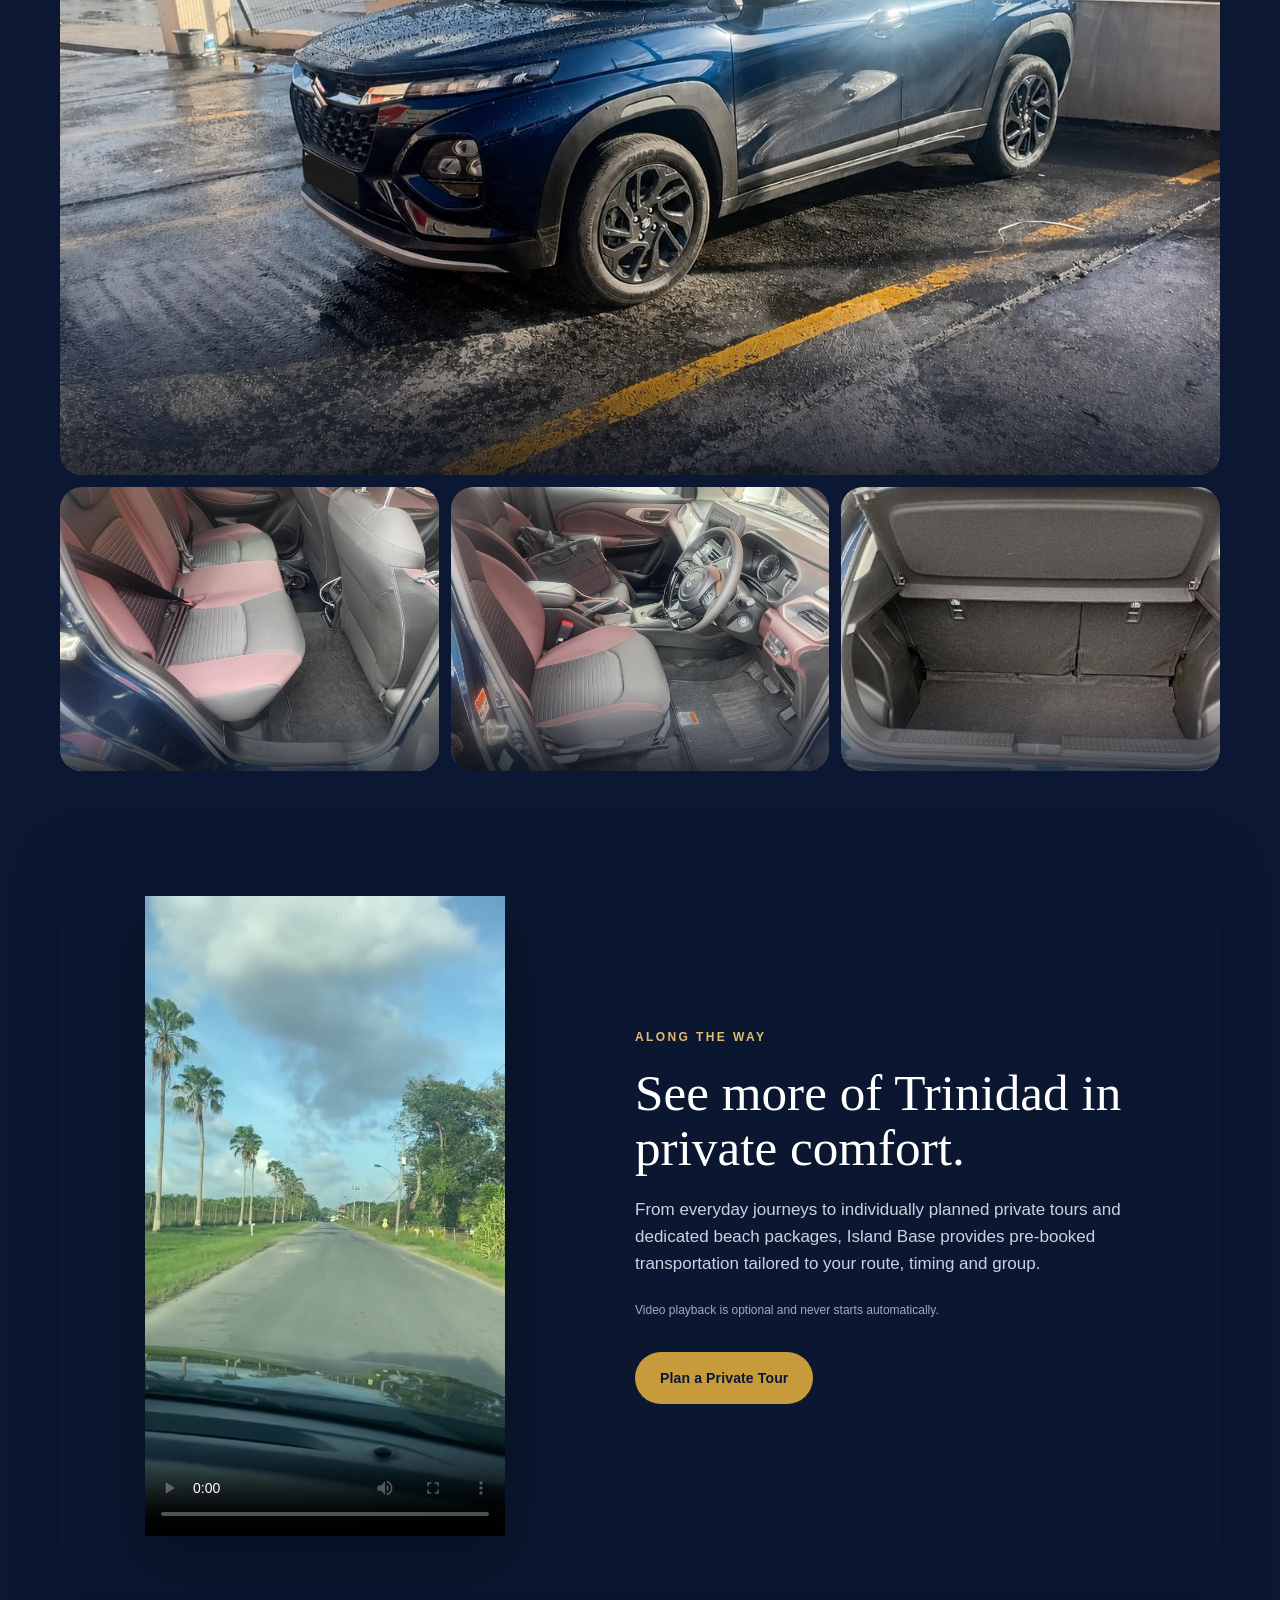
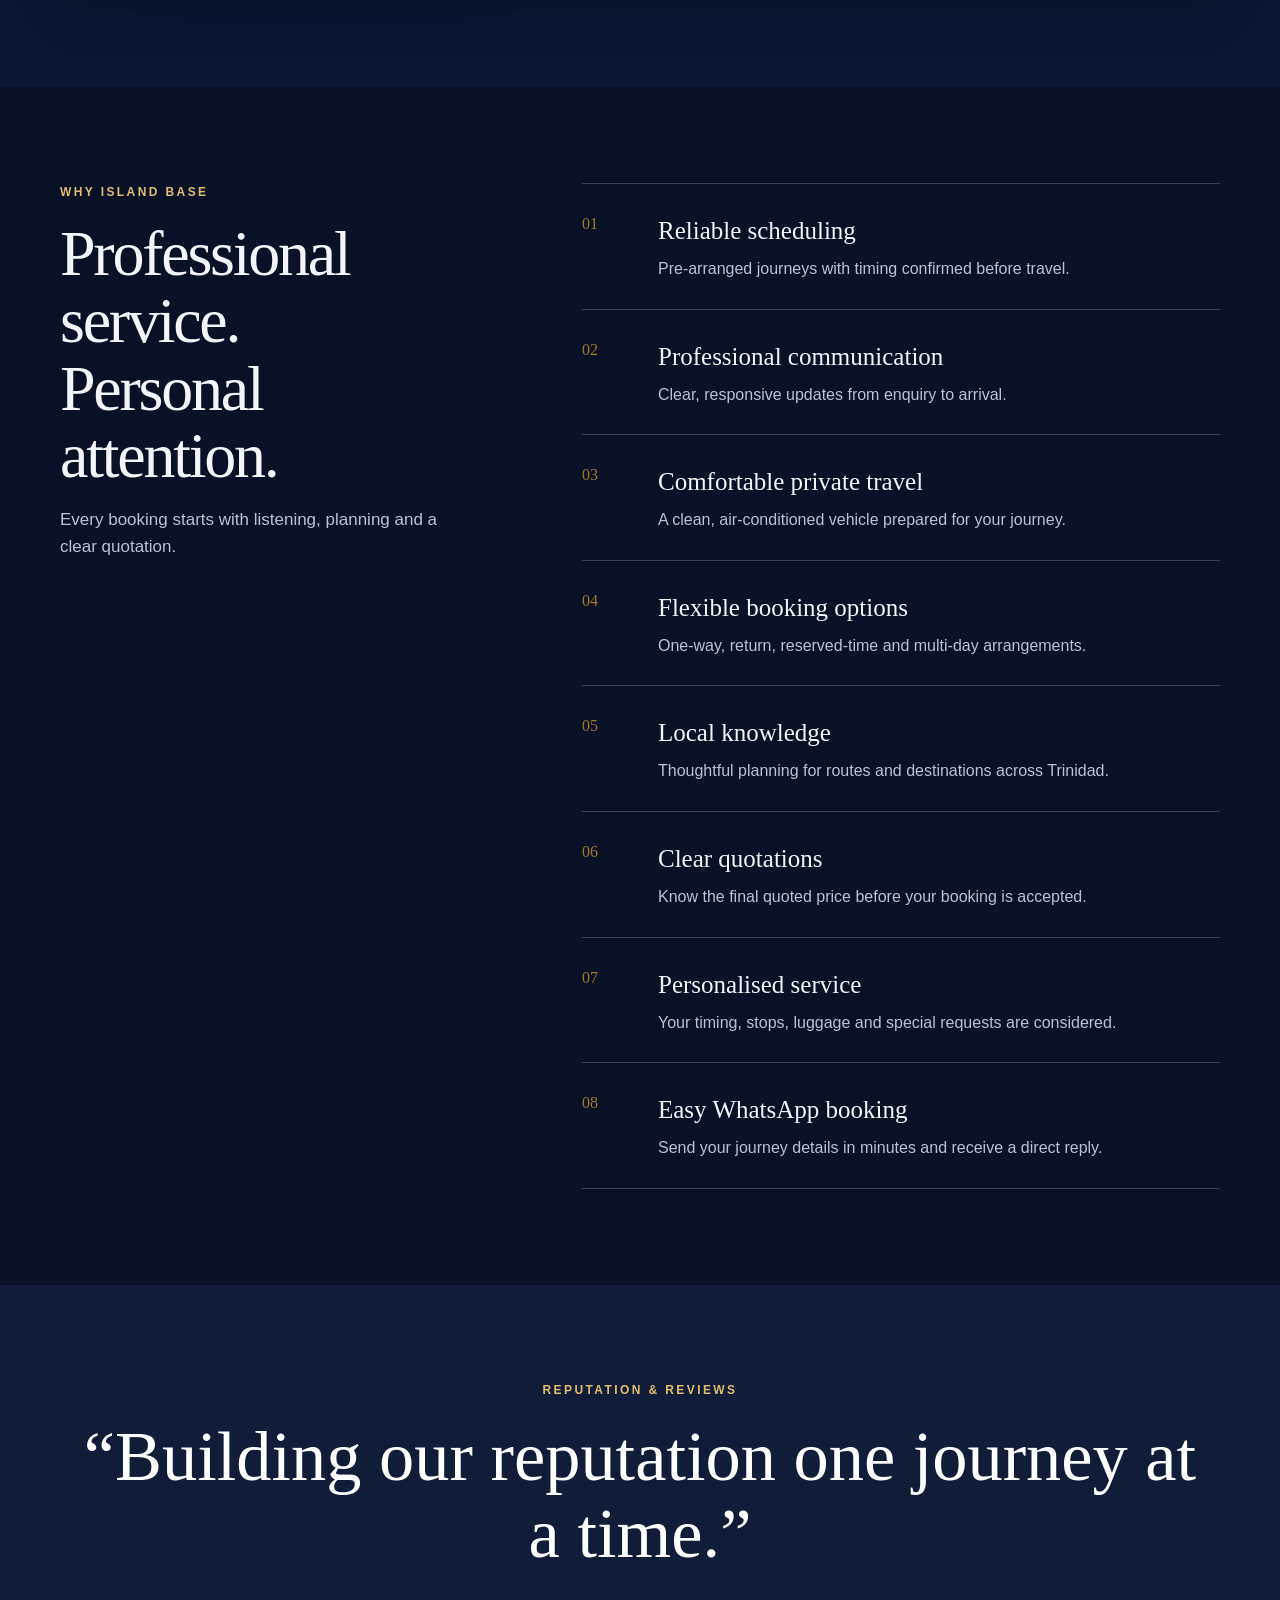
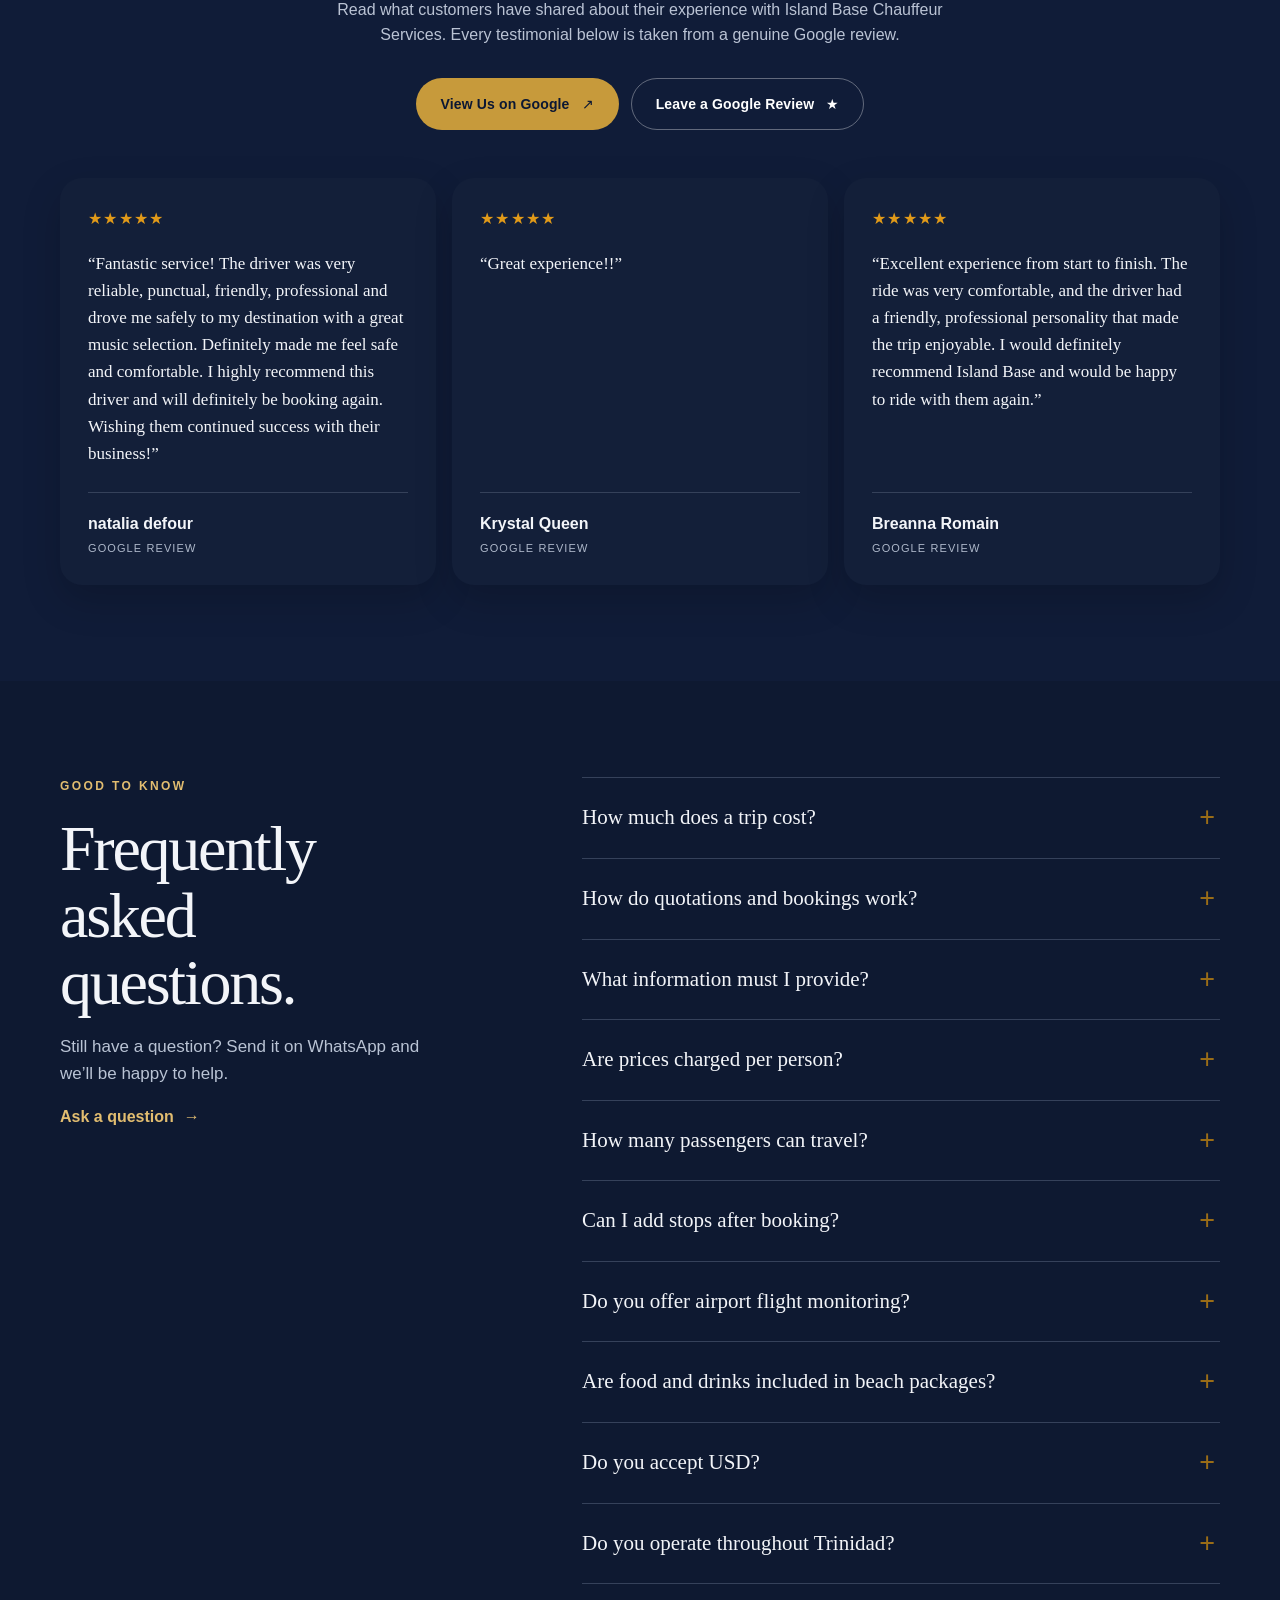
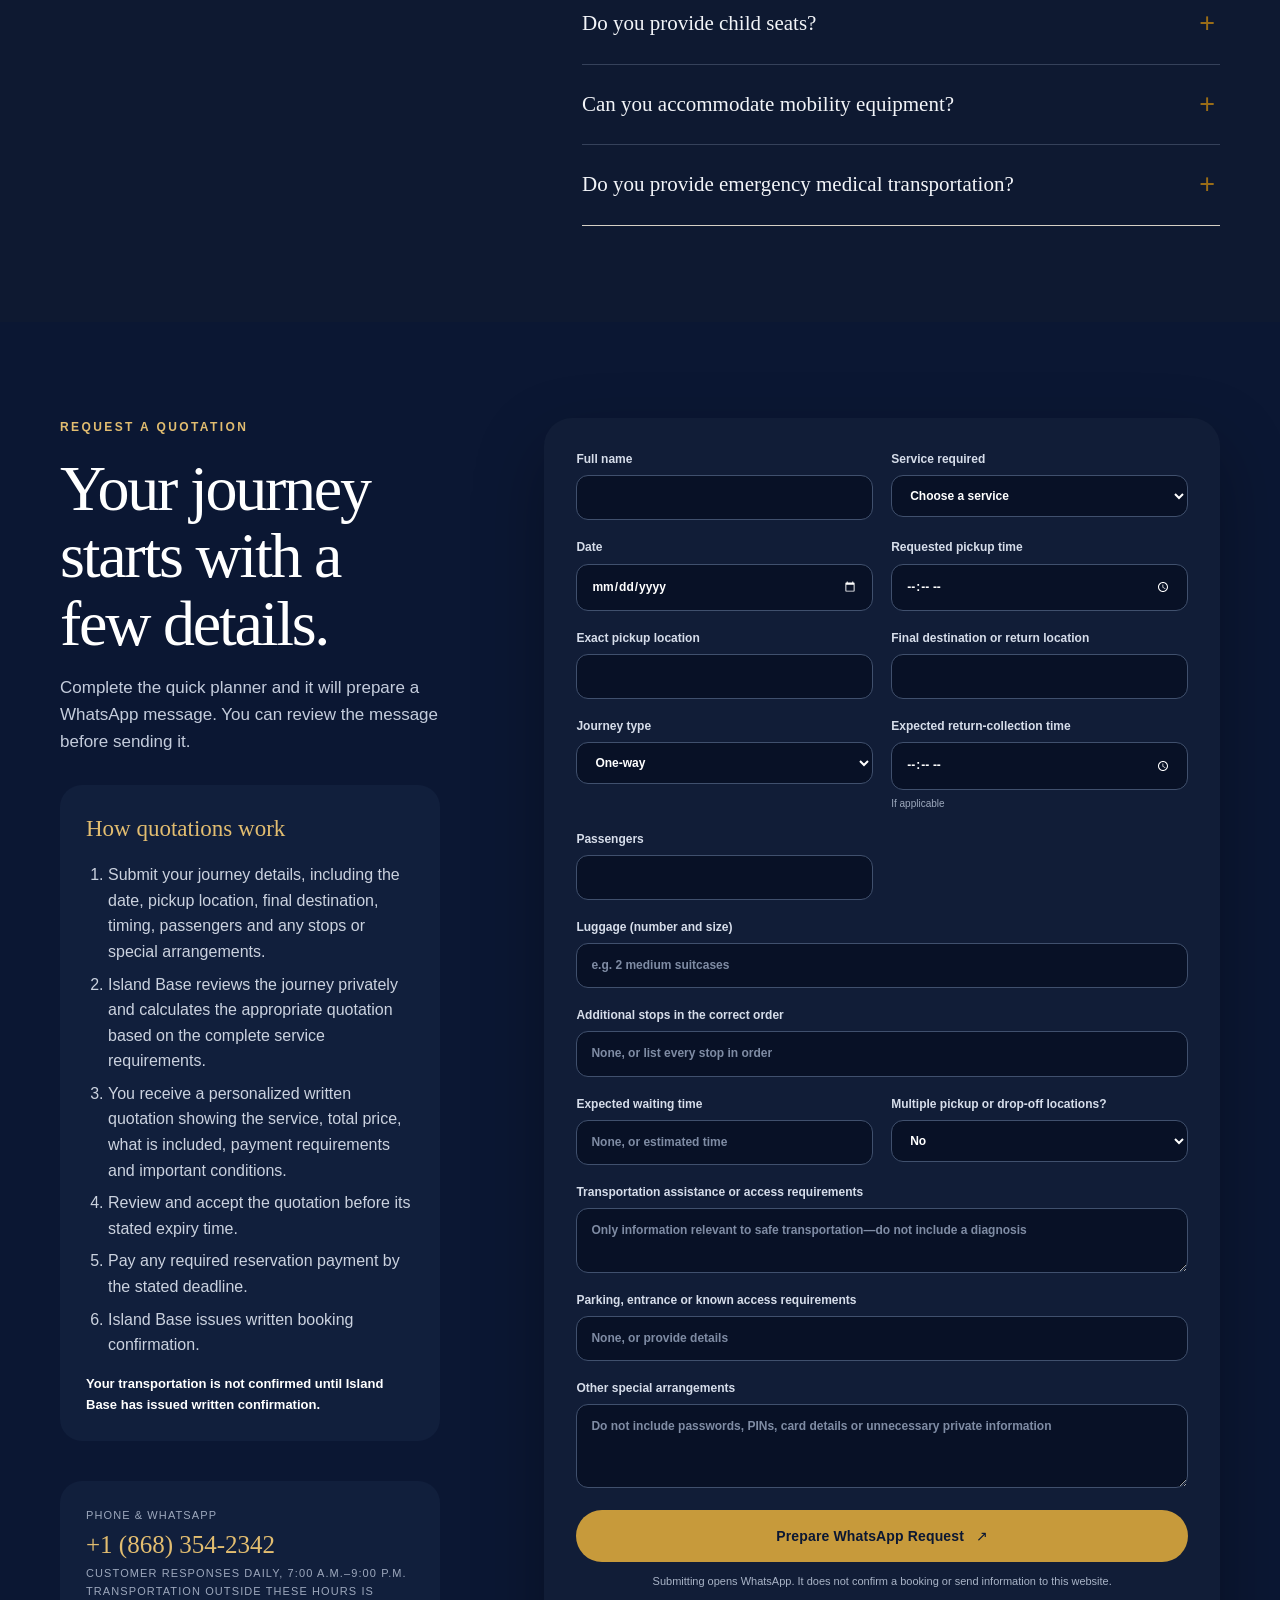
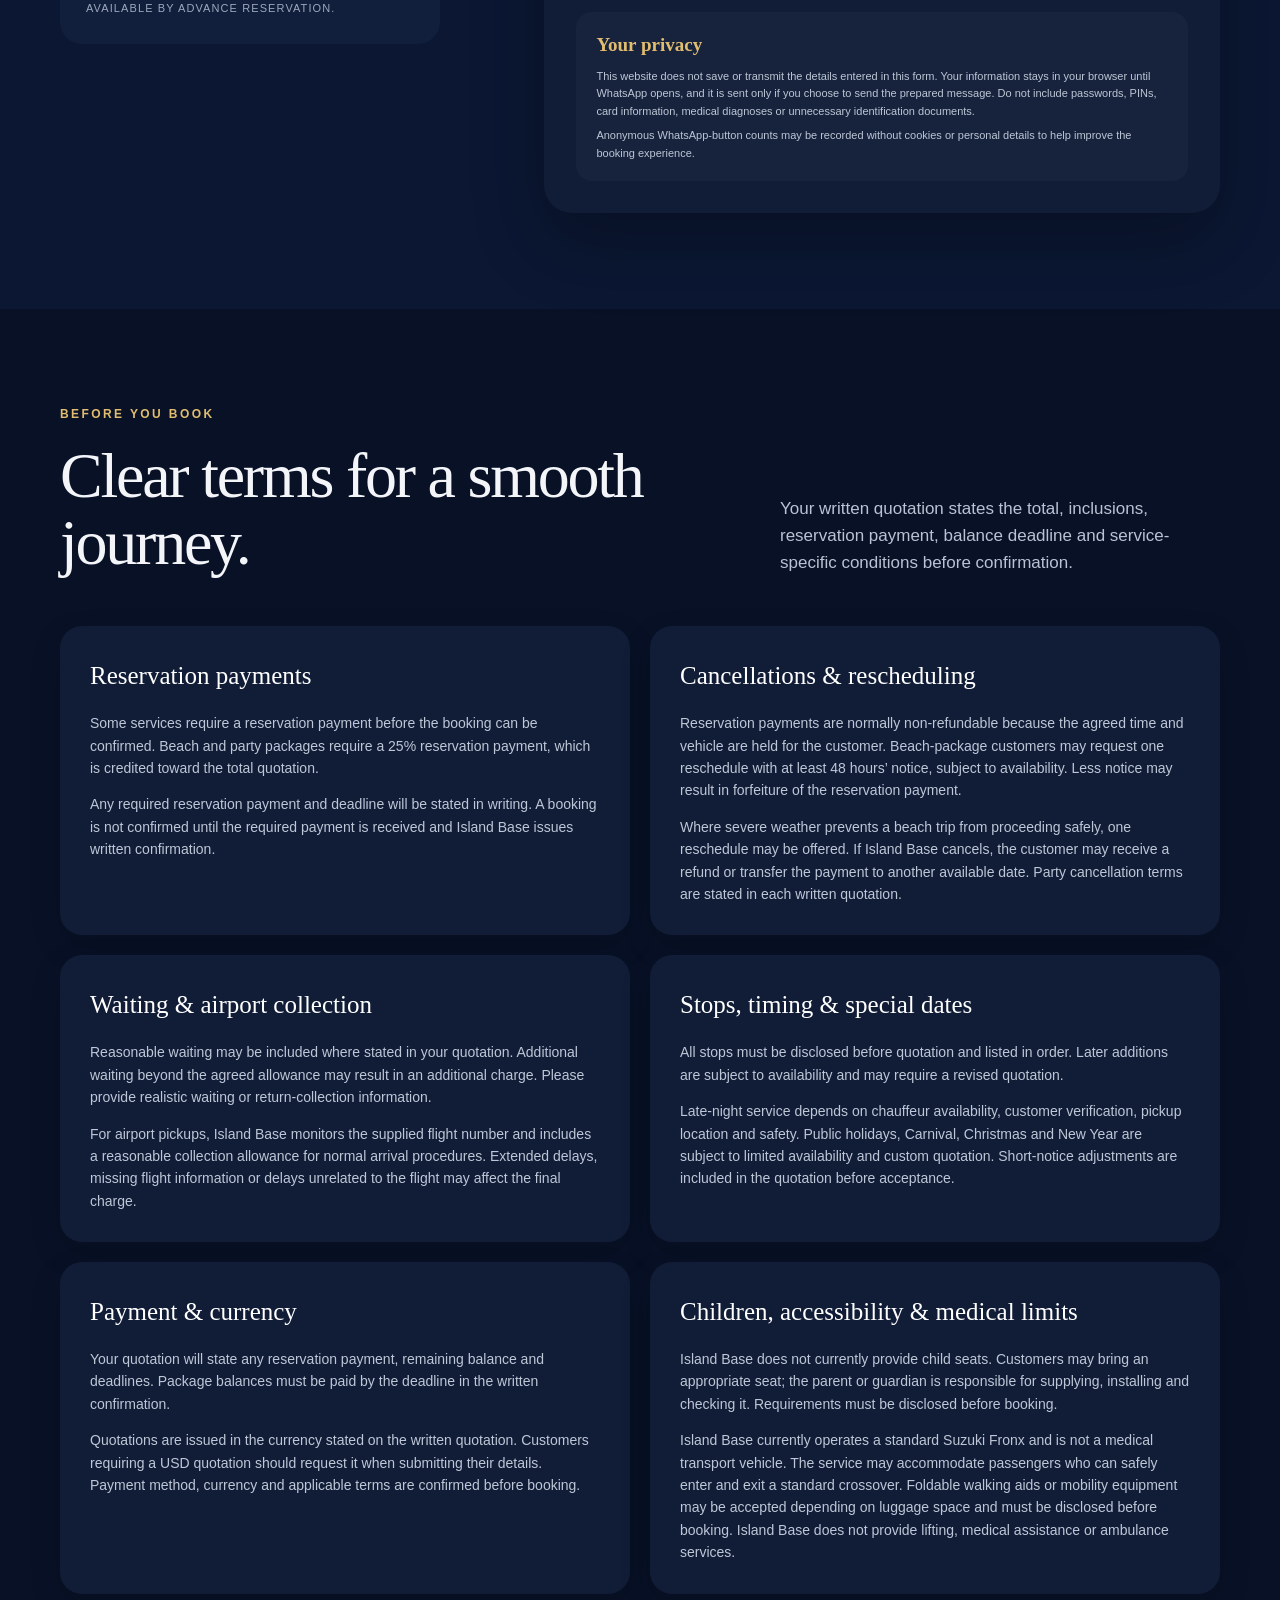
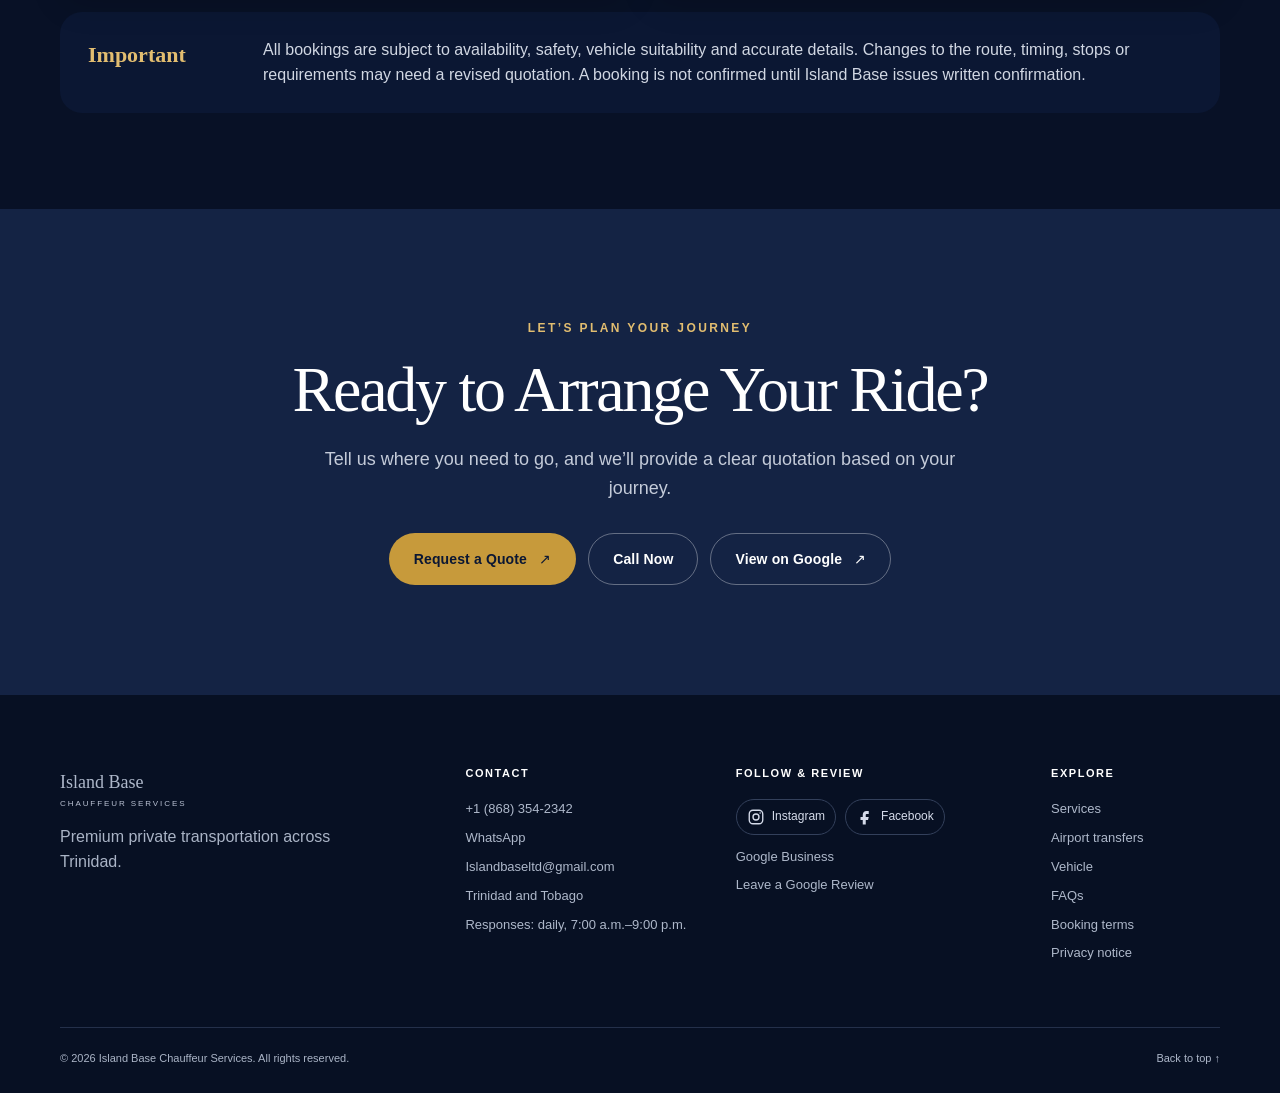
==== commit 9735a430: "Refine dark design with cleaner rounded styling" ====
--- a/index.html
+++ b/index.html
@@ -27,7 +27,7 @@
   <link rel="icon" href="assets/favicon-32.png" sizes="32x32" type="image/png">
   <link rel="apple-touch-icon" href="assets/apple-touch-icon.png" sizes="180x180">
   <link rel="manifest" href="site.webmanifest">
-  <link rel="stylesheet" href="styles.css?v=dark-20260812">
+  <link rel="stylesheet" href="styles.css?v=modern-20260812">
   <script type="application/ld+json">
   {
     "@context": "https://schema.org",
--- a/styles.css
+++ b/styles.css
@@ -41,3 +41,26 @@
 .testimonial-card{background:#131f39;color:#f3f5f9}.testimonial-card footer{border-color:#35415a}.testimonial-card footer span{color:#aeb8ca}
 .eyebrow-dark{color:var(--gold-light)}.text-link,.card-link,.service-detail-link{color:var(--gold-light)}
 @media(max-width:600px){.trust-list span{border-color:#2d3953}}
+
+/* Minimal modern refinement */
+:root{--radius:22px;--shadow:0 20px 55px rgba(0,0,0,.22)}
+.section{padding:96px 0}
+.button{border-radius:999px;padding-inline:24px;transition:transform .2s ease,background-color .2s ease,border-color .2s ease,box-shadow .2s ease}
+.button:hover{box-shadow:0 10px 25px rgba(0,0,0,.2)}
+.site-header{background:rgba(8,17,38,.88)}
+.trust-strip{border:0}.trust-list{gap:8px;padding:12px 0}.trust-list span{padding:12px 8px;border:0!important;border-radius:999px;background:rgba(255,255,255,.035)}
+.service-grid{gap:20px}.service-card{border:0;border-radius:var(--radius);box-shadow:0 12px 35px rgba(0,0,0,.15)}.service-card:hover{border:0;box-shadow:0 22px 50px rgba(0,0,0,.26)}
+.service-card details{border:0;border-radius:14px;padding:12px 14px;background:rgba(255,255,255,.04)}.featured-card details{border:0;background:rgba(255,255,255,.055)}
+.quote-line{border-left:0;border-radius:12px;padding:12px 14px;background:rgba(199,154,59,.09)}
+.pricing-note{border:0;border-radius:var(--radius);padding:25px 28px;background:#131f39;box-shadow:0 12px 30px rgba(0,0,0,.14)}
+.hero-photo,.gallery figure,.journey-media,.journey-video-frame{border-radius:var(--radius)}.journey-media{border:0;box-shadow:0 18px 55px rgba(0,0,0,.2)}
+.vehicle-features{gap:10px}.vehicle-features span{border:0;border-radius:999px;background:rgba(255,255,255,.065);padding:9px 14px}
+.testimonial-card{border:0;border-radius:var(--radius);box-shadow:0 15px 38px rgba(0,0,0,.18)}
+.contact-card,.quotation-process{border:0;border-radius:var(--radius);background:#111f3c}.quotation-process{padding:26px}.contact-card{padding:26px}
+.booking-form{border-radius:28px;box-shadow:0 28px 70px rgba(0,0,0,.3)}
+.booking-form input,.booking-form select,.booking-form textarea{border-radius:12px;padding:12px 14px}.booking-form input:focus,.booking-form select:focus,.booking-form textarea:focus{outline:3px solid rgba(199,154,59,.18)}
+.privacy-notice{border:0;border-radius:16px;padding:18px 20px}
+.policy-cards{gap:20px}.policy-card{border:0;border-radius:var(--radius);box-shadow:0 12px 32px rgba(0,0,0,.14)}.policy-summary{border:0;border-radius:var(--radius)}
+.social-links a{border-radius:999px!important}
+.airport-photo,.airport-includes,.airport-detail-grid article,.airport-capacity{border-radius:var(--radius)}.airport-includes{border:0}.airport-steps{gap:14px;padding:0;background:transparent}.airport-steps li{border-radius:18px;background:#14213e}.airport-detail-grid{gap:18px}.airport-detail-grid article{border:0;box-shadow:0 12px 30px rgba(0,0,0,.14)}
+@media(max-width:600px){.section{padding:64px 0}.service-card{padding:28px 23px}.booking-form{border-radius:22px}.trust-list{gap:6px}.trust-list span{border-radius:12px}}
